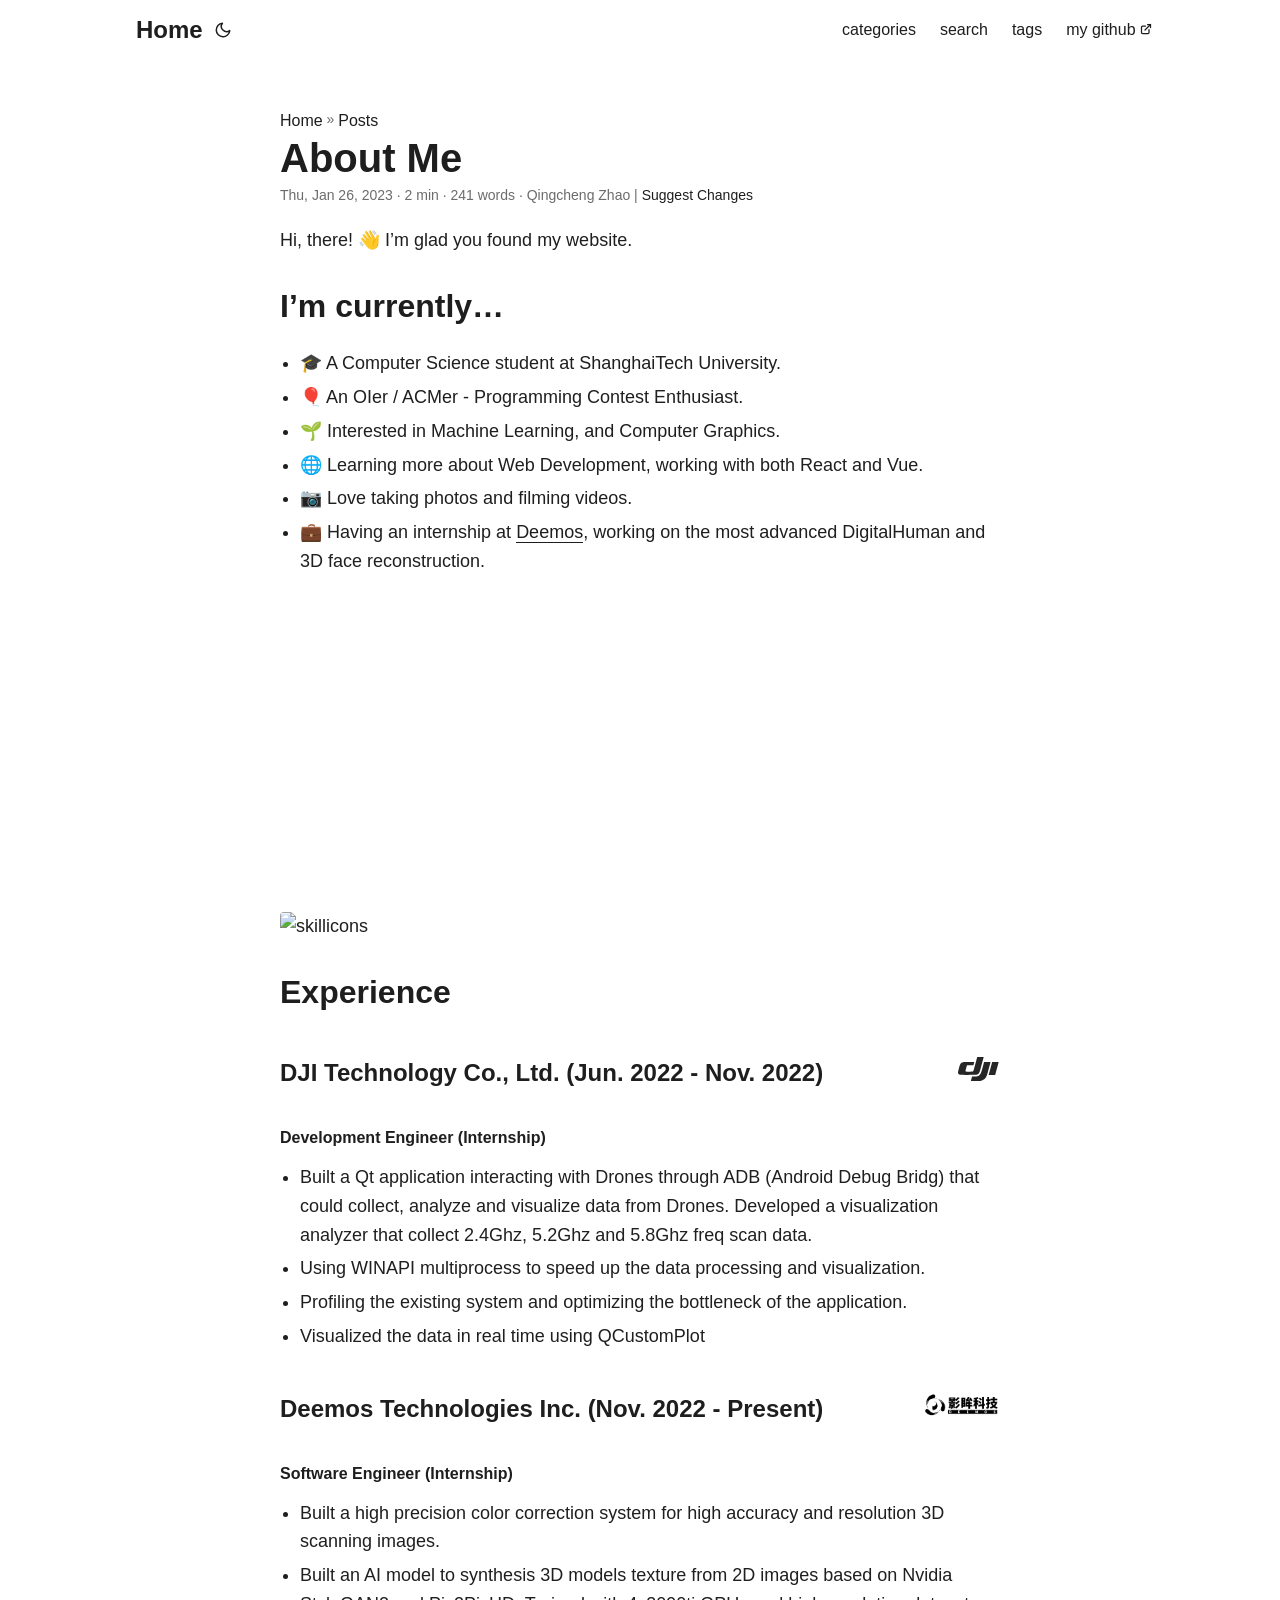
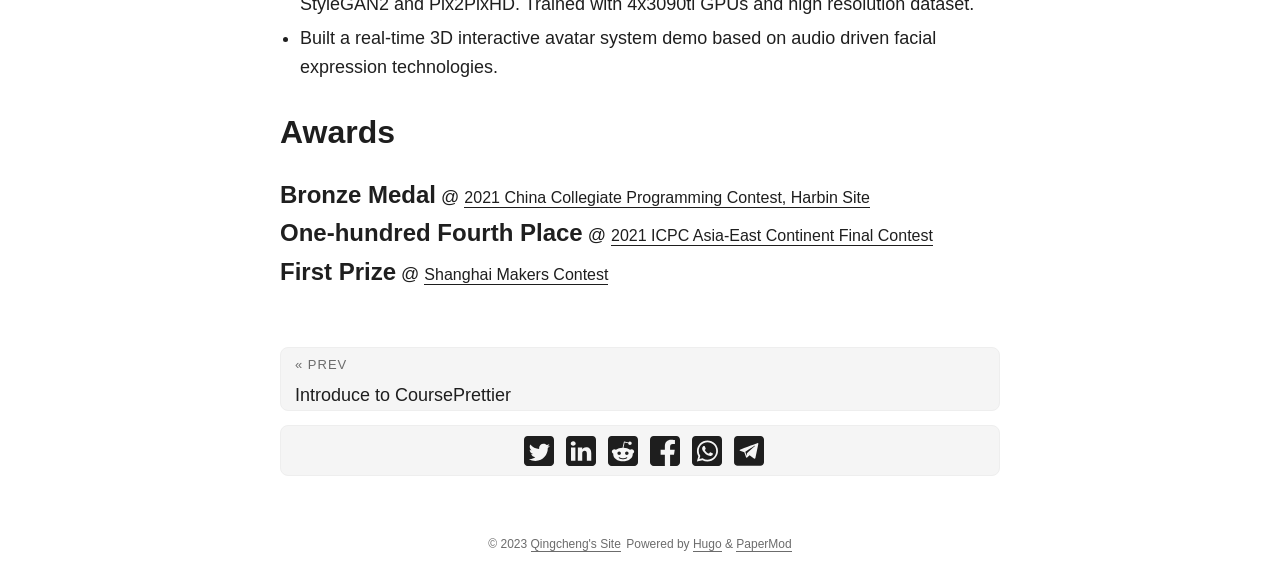
==== about/index.html @ e60b2303 "add: align filename capitalization Clarivy/hugo-homepage@5ba8c8529e730e4d9d1b7a86b0f4276a626349d7" ====
<!doctype html><html lang=en dir=auto><head><meta charset=utf-8><meta http-equiv=x-ua-compatible content="IE=edge"><meta name=viewport content="width=device-width,initial-scale=1,shrink-to-fit=no"><meta name=robots content="index, follow"><title>About Me | Qingcheng's Site</title><meta name=keywords content><meta name=description content="Hi, there! 👋 I&rsquo;m glad you found my website.
I&rsquo;m currently&mldr; 🎓 A Computer Science student at ShanghaiTech University. 🎈 An OIer / ACMer - Programming Contest Enthusiast. 🌱 Interested in Machine Learning, and Computer Graphics. 🌐 Learning more about Web Development, working with both React and Vue. 📷 Love taking photos and filming videos. 💼 Having an internship at Deemos, working on the most advanced DigitalHuman and 3D face reconstruction."><meta name=author content="Qingcheng Zhao"><link rel=canonical href=https://clarivy.github.io/about/><meta name=google-site-verification content="XYZabc"><meta name=yandex-verification content="XYZabc"><meta name=msvalidate.01 content="XYZabc"><link crossorigin=anonymous href=/assets/css/stylesheet.bccfefac377bc340f06c260aed1bddf49a4354816d7c570d6aac75a997986c95.css integrity="sha256-vM/vrDd7w0DwbCYK7Rvd9JpDVIFtfFcNaqx1qZeYbJU=" rel="preload stylesheet" as=style><script defer crossorigin=anonymous src=/assets/js/highlight.f413e19d0714851f6474e7ee9632408e58ac146fbdbe62747134bea2fa3415e0.js integrity="sha256-9BPhnQcUhR9kdOfuljJAjlisFG+9vmJ0cTS+ovo0FeA=" onload=hljs.initHighlightingOnLoad()></script>
<link rel=icon href=https://clarivy.github.io/favicon.ico><link rel=icon type=image/png sizes=16x16 href=https://clarivy.github.io/favicon-16x16.png><link rel=icon type=image/png sizes=32x32 href=https://clarivy.github.io/favicon-32x32.png><link rel=apple-touch-icon href=https://clarivy.github.io/apple-touch-icon.png><link rel=mask-icon href=https://clarivy.github.io/safari-pinned-tab.svg><meta name=theme-color content="#2e2e33"><meta name=msapplication-TileColor content="#2e2e33"><noscript><style>#theme-toggle,.top-link{display:none}</style><style>@media(prefers-color-scheme:dark){:root{--theme:rgb(29, 30, 32);--entry:rgb(46, 46, 51);--primary:rgb(218, 218, 219);--secondary:rgb(155, 156, 157);--tertiary:rgb(65, 66, 68);--content:rgb(196, 196, 197);--hljs-bg:rgb(46, 46, 51);--code-bg:rgb(55, 56, 62);--border:rgb(51, 51, 51)}.list{background:var(--theme)}.list:not(.dark)::-webkit-scrollbar-track{background:0 0}.list:not(.dark)::-webkit-scrollbar-thumb{border-color:var(--theme)}}</style></noscript><script type=application/javascript>var doNotTrack=!1;doNotTrack||(function(e,t,n,s,o,i,a){e.GoogleAnalyticsObject=o,e[o]=e[o]||function(){(e[o].q=e[o].q||[]).push(arguments)},e[o].l=1*new Date,i=t.createElement(n),a=t.getElementsByTagName(n)[0],i.async=1,i.src=s,a.parentNode.insertBefore(i,a)}(window,document,"script","https://www.google-analytics.com/analytics.js","ga"),ga("create","UA-123-45","auto"),ga("send","pageview"))</script><meta property="og:title" content="About Me"><meta property="og:description" content="Hi, there! 👋 I&rsquo;m glad you found my website.
I&rsquo;m currently&mldr; 🎓 A Computer Science student at ShanghaiTech University. 🎈 An OIer / ACMer - Programming Contest Enthusiast. 🌱 Interested in Machine Learning, and Computer Graphics. 🌐 Learning more about Web Development, working with both React and Vue. 📷 Love taking photos and filming videos. 💼 Having an internship at Deemos, working on the most advanced DigitalHuman and 3D face reconstruction."><meta property="og:type" content="article"><meta property="og:url" content="https://clarivy.github.io/about/"><meta property="article:section" content="posts"><meta property="article:published_time" content="2023-01-26T16:25:07+08:00"><meta property="article:modified_time" content="2023-01-26T16:25:07+08:00"><meta property="og:site_name" content="Qingcheng's Site"><meta name=twitter:card content="summary"><meta name=twitter:title content="About Me"><meta name=twitter:description content="Hi, there! 👋 I&rsquo;m glad you found my website.
I&rsquo;m currently&mldr; 🎓 A Computer Science student at ShanghaiTech University. 🎈 An OIer / ACMer - Programming Contest Enthusiast. 🌱 Interested in Machine Learning, and Computer Graphics. 🌐 Learning more about Web Development, working with both React and Vue. 📷 Love taking photos and filming videos. 💼 Having an internship at Deemos, working on the most advanced DigitalHuman and 3D face reconstruction."><script type=application/ld+json>{"@context":"https://schema.org","@type":"BreadcrumbList","itemListElement":[{"@type":"ListItem","position":1,"name":"Posts","item":"https://clarivy.github.io/posts/"},{"@type":"ListItem","position":2,"name":"About Me","item":"https://clarivy.github.io/about/"}]}</script><script type=application/ld+json>{"@context":"https://schema.org","@type":"BlogPosting","headline":"About Me","name":"About Me","description":"Hi, there! 👋 I\u0026rsquo;m glad you found my website.\nI\u0026rsquo;m currently\u0026hellip; 🎓 A Computer Science student at ShanghaiTech University. 🎈 An OIer / ACMer - Programming Contest Enthusiast. 🌱 Interested in Machine Learning, and Computer Graphics. 🌐 Learning more about Web Development, working with both React and Vue. 📷 Love taking photos and filming videos. 💼 Having an internship at Deemos, working on the most advanced DigitalHuman and 3D face reconstruction.","keywords":[],"articleBody":"Hi, there! 👋 I’m glad you found my website.\nI’m currently… 🎓 A Computer Science student at ShanghaiTech University. 🎈 An OIer / ACMer - Programming Contest Enthusiast. 🌱 Interested in Machine Learning, and Computer Graphics. 🌐 Learning more about Web Development, working with both React and Vue. 📷 Love taking photos and filming videos. 💼 Having an internship at Deemos, working on the most advanced DigitalHuman and 3D face reconstruction. Experience DJI Technology Co., Ltd. (Jun. 2022 - Nov. 2022) Development Engineer (Internship) Built a Qt application interacting with Drones through ADB (Android Debug Bridg) that could collect, analyze and visualize data from Drones. Developed a visualization analyzer that collect 2.4Ghz, 5.2Ghz and 5.8Ghz freq scan data. Using WINAPI multiprocess to speed up the data processing and visualization. Profiling the existing system and optimizing the bottleneck of the application. Visualized the data in real time using QCustomPlot Deemos Technologies Inc. (Nov. 2022 - Present) Software Engineer (Internship) Built a high precision color correction system for high accuracy and resolution 3D scanning images. Built an AI model to synthesis 3D models texture from 2D images based on Nvidia StyleGAN2 and Pix2PixHD. Trained with 4x3090ti GPUs and high resolution dataset. Built a real-time 3D interactive avatar system demo based on audio driven facial expression technologies. Awards Bronze Medal @ 2021 China Collegiate Programming Contest, Harbin Site One-hundred Fourth Place @ 2021 ICPC Asia-East Continent Final Contest First Prize @ Shanghai Makers Contest ","wordCount":"241","inLanguage":"en","datePublished":"2023-01-26T16:25:07+08:00","dateModified":"2023-01-26T16:25:07+08:00","author":{"@type":"Person","name":"Qingcheng Zhao"},"mainEntityOfPage":{"@type":"WebPage","@id":"https://clarivy.github.io/about/"},"publisher":{"@type":"Organization","name":"Qingcheng's Site","logo":{"@type":"ImageObject","url":"https://clarivy.github.io/favicon.ico"}}}</script></head><body id=top><script>localStorage.getItem("pref-theme")==="dark"?document.body.classList.add("dark"):localStorage.getItem("pref-theme")==="light"?document.body.classList.remove("dark"):window.matchMedia("(prefers-color-scheme: dark)").matches&&document.body.classList.add("dark")</script><header class=header><nav class=nav><div class=logo><a href=https://clarivy.github.io/ accesskey=h title="Home (Alt + H)"><img src=https://clarivy.github.io/favicon.ico alt aria-label=logo height=35>Home</a><div class=logo-switches><button id=theme-toggle accesskey=t title="(Alt + T)"><svg id="moon" xmlns="http://www.w3.org/2000/svg" width="24" height="18" viewBox="0 0 24 24" fill="none" stroke="currentcolor" stroke-width="2" stroke-linecap="round" stroke-linejoin="round"><path d="M21 12.79A9 9 0 1111.21 3 7 7 0 0021 12.79z"/></svg><svg id="sun" xmlns="http://www.w3.org/2000/svg" width="24" height="18" viewBox="0 0 24 24" fill="none" stroke="currentcolor" stroke-width="2" stroke-linecap="round" stroke-linejoin="round"><circle cx="12" cy="12" r="5"/><line x1="12" y1="1" x2="12" y2="3"/><line x1="12" y1="21" x2="12" y2="23"/><line x1="4.22" y1="4.22" x2="5.64" y2="5.64"/><line x1="18.36" y1="18.36" x2="19.78" y2="19.78"/><line x1="1" y1="12" x2="3" y2="12"/><line x1="21" y1="12" x2="23" y2="12"/><line x1="4.22" y1="19.78" x2="5.64" y2="18.36"/><line x1="18.36" y1="5.64" x2="19.78" y2="4.22"/></svg></button></div></div><ul id=menu><li><a href=https://clarivy.github.io/categories/ title=categories><span>categories</span></a></li><li><a href=https://clarivy.github.io/search title=search><span>search</span></a></li><li><a href=https://clarivy.github.io/tags/ title=tags><span>tags</span></a></li><li><a href=https://github.com/Clarivy/ title="my github"><span>my github</span>&nbsp;<svg fill="none" shape-rendering="geometricPrecision" stroke="currentcolor" stroke-linecap="round" stroke-linejoin="round" stroke-width="2.5" viewBox="0 0 24 24" height="12" width="12"><path d="M18 13v6a2 2 0 01-2 2H5a2 2 0 01-2-2V8a2 2 0 012-2h6"/><path d="M15 3h6v6"/><path d="M10 14 21 3"/></svg></a></li></ul></nav></header><main class=main><article class=post-single><header class=post-header><div class=breadcrumbs><a href=https://clarivy.github.io/>Home</a>&nbsp;»&nbsp;<a href=https://clarivy.github.io/posts/>Posts</a></div><h1 class=post-title>About Me</h1><div class=post-meta><span title='2023-01-26 16:25:07 +0800 +0800'>Thu, Jan 26, 2023</span>&nbsp;·&nbsp;2 min&nbsp;·&nbsp;241 words&nbsp;·&nbsp;Qingcheng Zhao&nbsp;|&nbsp;<a href=https://github.com/Clarivy/hugo-homepage rel="noopener noreferrer" target=_blank>Suggest Changes</a></div></header><div class=post-content><p>Hi, there! 👋 I&rsquo;m glad you found my website.</p><h2 id=im-currently>I&rsquo;m currently&mldr;<a hidden class=anchor aria-hidden=true href=#im-currently>#</a></h2><ul><li>🎓 A Computer Science student at ShanghaiTech University.</li><li>🎈 An OIer / ACMer - Programming Contest Enthusiast.</li><li>🌱 Interested in Machine Learning, and Computer Graphics.</li><li>🌐 Learning more about Web Development, working with both React and Vue.</li><li>📷 Love taking photos and filming videos.</li><li>💼 Having an internship at <a href=https://deemos.com/>Deemos</a>, working on the most advanced DigitalHuman and 3D face reconstruction.</li></ul><div style=display:flex;justify-content:space-evenly;flex-wrap:wrap><iframe src="https://github-readme-stats.vercel.app/api?username=clarivy&theme=transparent&show_icons=true&include_all_commits=true&role=OWNER,ORGANIZATION_MEMBER&count_private=true&line_height=29" style=border:0;overflow:hidden></iframe>
<iframe src="https://github-readme-stats.vercel.app/api/top-langs/?username=clarivy&theme=transparent&layout=compact&langs_count=6&include_all_commits=true&role=OWNER,ORGANIZATION_MEMBER&include_orgs=true" style=border:0;overflow:hidden></iframe></div><div style=display:flex;justify-content:space-evenly;flex-wrap:wrap><iframe src="https://github-readme-streak-stats.herokuapp.com/?user=clarivy&hide_border=true&background=EBEBEB00&theme=tokyonight&mode=weekly" style=border:0></iframe></div><p><img loading=lazy src="https://skillicons.dev/icons?i=cpp,py,pytorch,qt,cmake,git,github,linux,md,matlab,react,regex,vim,vite,vscode,vue,nextjs,nodejs,fastapi,docker,d3,js,ts,html,css,arduino,blender,c,webpack,visualstudio" alt=skillicons></p><h2 id=experience>Experience<a hidden class=anchor aria-hidden=true href=#experience>#</a></h2><div style=display:flex;justify-content:space-between;align-items:center><h3>DJI Technology Co., Ltd. (Jun. 2022 - Nov. 2022)</h3><img src=/posts/about/images/dji.svg style=height:24px;margin:0></img></div><h4 id=development-engineer-internship>Development Engineer (Internship)<a hidden class=anchor aria-hidden=true href=#development-engineer-internship>#</a></h4><ul><li>Built a Qt application interacting with Drones through ADB (Android Debug Bridg) that could collect, analyze and visualize data from Drones. Developed a visualization analyzer that collect 2.4Ghz, 5.2Ghz and 5.8Ghz freq scan data.</li><li>Using WINAPI multiprocess to speed up the data processing and visualization.</li><li>Profiling the existing system and optimizing the bottleneck of the application.</li><li>Visualized the data in real time using QCustomPlot</li></ul><div style=display:flex;justify-content:space-between;align-items:center><h3>Deemos Technologies Inc. (Nov. 2022 - Present)</h3><img src=/posts/about/images/deemos-dark.png style=height:24px;margin:0></img></div><h4 id=software-engineer-internship>Software Engineer (Internship)<a hidden class=anchor aria-hidden=true href=#software-engineer-internship>#</a></h4><ul><li>Built a high precision color correction system for high accuracy and resolution 3D scanning images.</li><li>Built an AI model to synthesis 3D models texture from 2D images based on Nvidia StyleGAN2 and Pix2PixHD. Trained with 4x3090ti GPUs and high resolution dataset.</li><li>Built a real-time 3D interactive avatar system demo based on audio driven facial expression technologies.</li></ul><h2 id=awards>Awards<a hidden class=anchor aria-hidden=true href=#awards>#</a></h2><div><span style=font-size:24px;font-weight:700>Bronze Medal</span>
<span>@</span>
<a href=/posts/about/images/CCPC_HRB.jpg><span style=font-size:16px;font-weight:400>2021 China Collegiate Programming Contest, Harbin Site</span></a></div><div><span style=font-size:24px;font-weight:700>One-hundred Fourth Place</span>
<span>@</span>
<a href=/posts/about/images/ECFinal.jpg><span style=font-size:16px;font-weight:400>2021 ICPC Asia-East Continent Final Contest</span></a></div><div><span style=font-size:24px;font-weight:700>First Prize</span>
<span>@</span>
<a href=/posts/about/images/ShanghaiMaker.jpg><span style=font-size:16px;font-weight:400>Shanghai Makers Contest</span></a></div></div><footer class=post-footer><ul class=post-tags></ul><nav class=paginav><a class=prev href=https://clarivy.github.io/posts/courseprettier/courseprettier/><span class=title>« Prev</span><br><span>Introduce to CoursePrettier</span></a></nav><div class=share-buttons><a target=_blank rel="noopener noreferrer" aria-label="share About Me on twitter" href="https://twitter.com/intent/tweet/?text=About%20Me&url=https%3a%2f%2fclarivy.github.io%2fabout%2f&hashtags="><svg viewBox="0 0 512 512" height="30" width="30" fill="currentcolor"><path d="M449.446.0C483.971.0 512 28.03 512 62.554v386.892C512 483.97 483.97 512 449.446 512H62.554c-34.524.0-62.554-28.03-62.554-62.554V62.554c0-34.524 28.029-62.554 62.554-62.554h386.892zM195.519 424.544c135.939.0 210.268-112.643 210.268-210.268.0-3.218.0-6.437-.153-9.502 14.406-10.421 26.973-23.448 36.935-38.314-13.18 5.824-27.433 9.809-42.452 11.648 15.326-9.196 26.973-23.602 32.49-40.92-14.252 8.429-30.038 14.56-46.896 17.931-13.487-14.406-32.644-23.295-53.946-23.295-40.767.0-73.87 33.104-73.87 73.87.0 5.824.613 11.494 1.992 16.858-61.456-3.065-115.862-32.49-152.337-77.241-6.284 10.881-9.962 23.601-9.962 37.088.0 25.594 13.027 48.276 32.95 61.456-12.107-.307-23.448-3.678-33.41-9.196v.92c0 35.862 25.441 65.594 59.311 72.49-6.13 1.686-12.72 2.606-19.464 2.606-4.751.0-9.348-.46-13.946-1.38 9.349 29.426 36.628 50.728 68.965 51.341-25.287 19.771-57.164 31.571-91.8 31.571-5.977.0-11.801-.306-17.625-1.073 32.337 21.15 71.264 33.41 112.95 33.41z"/></svg></a><a target=_blank rel="noopener noreferrer" aria-label="share About Me on linkedin" href="https://www.linkedin.com/shareArticle?mini=true&url=https%3a%2f%2fclarivy.github.io%2fabout%2f&title=About%20Me&summary=About%20Me&source=https%3a%2f%2fclarivy.github.io%2fabout%2f"><svg viewBox="0 0 512 512" height="30" width="30" fill="currentcolor"><path d="M449.446.0C483.971.0 512 28.03 512 62.554v386.892C512 483.97 483.97 512 449.446 512H62.554c-34.524.0-62.554-28.03-62.554-62.554V62.554c0-34.524 28.029-62.554 62.554-62.554h386.892zM160.461 423.278V197.561h-75.04v225.717h75.04zm270.539.0V293.839c0-69.333-37.018-101.586-86.381-101.586-39.804.0-57.634 21.891-67.617 37.266v-31.958h-75.021c.995 21.181.0 225.717.0 225.717h75.02V297.222c0-6.748.486-13.492 2.474-18.315 5.414-13.475 17.767-27.434 38.494-27.434 27.135.0 38.007 20.707 38.007 51.037v120.768H431zM123.448 88.722C97.774 88.722 81 105.601 81 127.724c0 21.658 16.264 39.002 41.455 39.002h.484c26.165.0 42.452-17.344 42.452-39.002-.485-22.092-16.241-38.954-41.943-39.002z"/></svg></a><a target=_blank rel="noopener noreferrer" aria-label="share About Me on reddit" href="https://reddit.com/submit?url=https%3a%2f%2fclarivy.github.io%2fabout%2f&title=About%20Me"><svg viewBox="0 0 512 512" height="30" width="30" fill="currentcolor"><path d="M449.446.0C483.971.0 512 28.03 512 62.554v386.892C512 483.97 483.97 512 449.446 512H62.554c-34.524.0-62.554-28.03-62.554-62.554V62.554c0-34.524 28.029-62.554 62.554-62.554h386.892zM446 265.638c0-22.964-18.616-41.58-41.58-41.58-11.211.0-21.361 4.457-28.841 11.666-28.424-20.508-67.586-33.757-111.204-35.278l18.941-89.121 61.884 13.157c.756 15.734 13.642 28.29 29.56 28.29 16.407.0 29.706-13.299 29.706-29.701.0-16.403-13.299-29.702-29.706-29.702-11.666.0-21.657 6.792-26.515 16.578l-69.105-14.69c-1.922-.418-3.939-.042-5.585 1.036-1.658 1.073-2.811 2.761-3.224 4.686l-21.152 99.438c-44.258 1.228-84.046 14.494-112.837 35.232-7.468-7.164-17.589-11.591-28.757-11.591-22.965.0-41.585 18.616-41.585 41.58.0 16.896 10.095 31.41 24.568 37.918-.639 4.135-.99 8.328-.99 12.576.0 63.977 74.469 115.836 166.33 115.836s166.334-51.859 166.334-115.836c0-4.218-.347-8.387-.977-12.493 14.564-6.47 24.735-21.034 24.735-38.001zM326.526 373.831c-20.27 20.241-59.115 21.816-70.534 21.816-11.428.0-50.277-1.575-70.522-21.82-3.007-3.008-3.007-7.882.0-10.889 3.003-2.999 7.882-3.003 10.885.0 12.777 12.781 40.11 17.317 59.637 17.317 19.522.0 46.86-4.536 59.657-17.321 3.016-2.999 7.886-2.995 10.885.008 3.008 3.011 3.003 7.882-.008 10.889zm-5.23-48.781c-16.373.0-29.701-13.324-29.701-29.698.0-16.381 13.328-29.714 29.701-29.714 16.378.0 29.706 13.333 29.706 29.714.0 16.374-13.328 29.698-29.706 29.698zM160.91 295.348c0-16.381 13.328-29.71 29.714-29.71 16.369.0 29.689 13.329 29.689 29.71.0 16.373-13.32 29.693-29.689 29.693-16.386.0-29.714-13.32-29.714-29.693z"/></svg></a><a target=_blank rel="noopener noreferrer" aria-label="share About Me on facebook" href="https://facebook.com/sharer/sharer.php?u=https%3a%2f%2fclarivy.github.io%2fabout%2f"><svg viewBox="0 0 512 512" height="30" width="30" fill="currentcolor"><path d="M449.446.0C483.971.0 512 28.03 512 62.554v386.892C512 483.97 483.97 512 449.446 512H342.978V319.085h66.6l12.672-82.621h-79.272v-53.617c0-22.603 11.073-44.636 46.58-44.636H425.6v-70.34s-32.71-5.582-63.982-5.582c-65.288.0-107.96 39.569-107.96 111.204v62.971h-72.573v82.621h72.573V512h-191.104c-34.524.0-62.554-28.03-62.554-62.554V62.554c0-34.524 28.029-62.554 62.554-62.554h386.892z"/></svg></a><a target=_blank rel="noopener noreferrer" aria-label="share About Me on whatsapp" href="https://api.whatsapp.com/send?text=About%20Me%20-%20https%3a%2f%2fclarivy.github.io%2fabout%2f"><svg viewBox="0 0 512 512" height="30" width="30" fill="currentcolor"><path d="M449.446.0C483.971.0 512 28.03 512 62.554v386.892C512 483.97 483.97 512 449.446 512H62.554c-34.524.0-62.554-28.03-62.554-62.554V62.554c0-34.524 28.029-62.554 62.554-62.554h386.892zm-58.673 127.703c-33.842-33.881-78.847-52.548-126.798-52.568-98.799.0-179.21 80.405-179.249 179.234-.013 31.593 8.241 62.428 23.927 89.612l-25.429 92.884 95.021-24.925c26.181 14.28 55.659 21.807 85.658 21.816h.074c98.789.0 179.206-80.413 179.247-179.243.018-47.895-18.61-92.93-52.451-126.81zM263.976 403.485h-.06c-26.734-.01-52.954-7.193-75.828-20.767l-5.441-3.229-56.386 14.792 15.05-54.977-3.542-5.637c-14.913-23.72-22.791-51.136-22.779-79.287.033-82.142 66.867-148.971 149.046-148.971 39.793.014 77.199 15.531 105.329 43.692 28.128 28.16 43.609 65.592 43.594 105.4-.034 82.149-66.866 148.983-148.983 148.984zm81.721-111.581c-4.479-2.242-26.499-13.075-30.604-14.571-4.105-1.495-7.091-2.241-10.077 2.241-2.986 4.483-11.569 14.572-14.182 17.562-2.612 2.988-5.225 3.364-9.703 1.12-4.479-2.241-18.91-6.97-36.017-22.23C231.8 264.15 222.81 249.484 220.198 245s-.279-6.908 1.963-9.14c2.016-2.007 4.48-5.232 6.719-7.847 2.24-2.615 2.986-4.484 4.479-7.472 1.493-2.99.747-5.604-.374-7.846-1.119-2.241-10.077-24.288-13.809-33.256-3.635-8.733-7.327-7.55-10.077-7.688-2.609-.13-5.598-.158-8.583-.158-2.986.0-7.839 1.121-11.944 5.604-4.105 4.484-15.675 15.32-15.675 37.364.0 22.046 16.048 43.342 18.287 46.332 2.24 2.99 31.582 48.227 76.511 67.627 10.685 4.615 19.028 7.371 25.533 9.434 10.728 3.41 20.492 2.929 28.209 1.775 8.605-1.285 26.499-10.833 30.231-21.295 3.732-10.464 3.732-19.431 2.612-21.298-1.119-1.869-4.105-2.99-8.583-5.232z"/></svg></a><a target=_blank rel="noopener noreferrer" aria-label="share About Me on telegram" href="https://telegram.me/share/url?text=About%20Me&url=https%3a%2f%2fclarivy.github.io%2fabout%2f"><svg viewBox="2 2 28 28" height="30" width="30" fill="currentcolor"><path d="M26.49 29.86H5.5a3.37 3.37.0 01-2.47-1 3.35 3.35.0 01-1-2.47V5.48A3.36 3.36.0 013 3 3.37 3.37.0 015.5 2h21A3.38 3.38.0 0129 3a3.36 3.36.0 011 2.46V26.37a3.35 3.35.0 01-1 2.47 3.38 3.38.0 01-2.51 1.02zm-5.38-6.71a.79.79.0 00.85-.66L24.73 9.24a.55.55.0 00-.18-.46.62.62.0 00-.41-.17q-.08.0-16.53 6.11a.59.59.0 00-.41.59.57.57.0 00.43.52l4 1.24 1.61 4.83a.62.62.0 00.63.43.56.56.0 00.4-.17L16.54 20l4.09 3A.9.9.0 0021.11 23.15zM13.8 20.71l-1.21-4q8.72-5.55 8.78-5.55c.15.0.23.0.23.16a.18.18.0 010 .06s-2.51 2.3-7.52 6.8z"/></svg></a></div></footer></article></main><footer class=footer><span>&copy; 2023 <a href=https://clarivy.github.io/>Qingcheng's Site</a></span>
<span>Powered by
<a href=https://gohugo.io/ rel="noopener noreferrer" target=_blank>Hugo</a> &
        <a href=https://github.com/adityatelange/hugo-PaperMod/ rel=noopener target=_blank>PaperMod</a></span></footer><a href=#top aria-label="go to top" title="Go to Top (Alt + G)" class=top-link id=top-link accesskey=g><svg xmlns="http://www.w3.org/2000/svg" viewBox="0 0 12 6" fill="currentcolor"><path d="M12 6H0l6-6z"/></svg></a><script>let menu=document.getElementById("menu");menu&&(menu.scrollLeft=localStorage.getItem("menu-scroll-position"),menu.onscroll=function(){localStorage.setItem("menu-scroll-position",menu.scrollLeft)}),document.querySelectorAll('a[href^="#"]').forEach(e=>{e.addEventListener("click",function(e){e.preventDefault();var t=this.getAttribute("href").substr(1);window.matchMedia("(prefers-reduced-motion: reduce)").matches?document.querySelector(`[id='${decodeURIComponent(t)}']`).scrollIntoView():document.querySelector(`[id='${decodeURIComponent(t)}']`).scrollIntoView({behavior:"smooth"}),t==="top"?history.replaceState(null,null," "):history.pushState(null,null,`#${t}`)})})</script><script>var mybutton=document.getElementById("top-link");window.onscroll=function(){document.body.scrollTop>800||document.documentElement.scrollTop>800?(mybutton.style.visibility="visible",mybutton.style.opacity="1"):(mybutton.style.visibility="hidden",mybutton.style.opacity="0")}</script><script>document.getElementById("theme-toggle").addEventListener("click",()=>{document.body.className.includes("dark")?(document.body.classList.remove("dark"),localStorage.setItem("pref-theme","light")):(document.body.classList.add("dark"),localStorage.setItem("pref-theme","dark"))})</script></body></html>
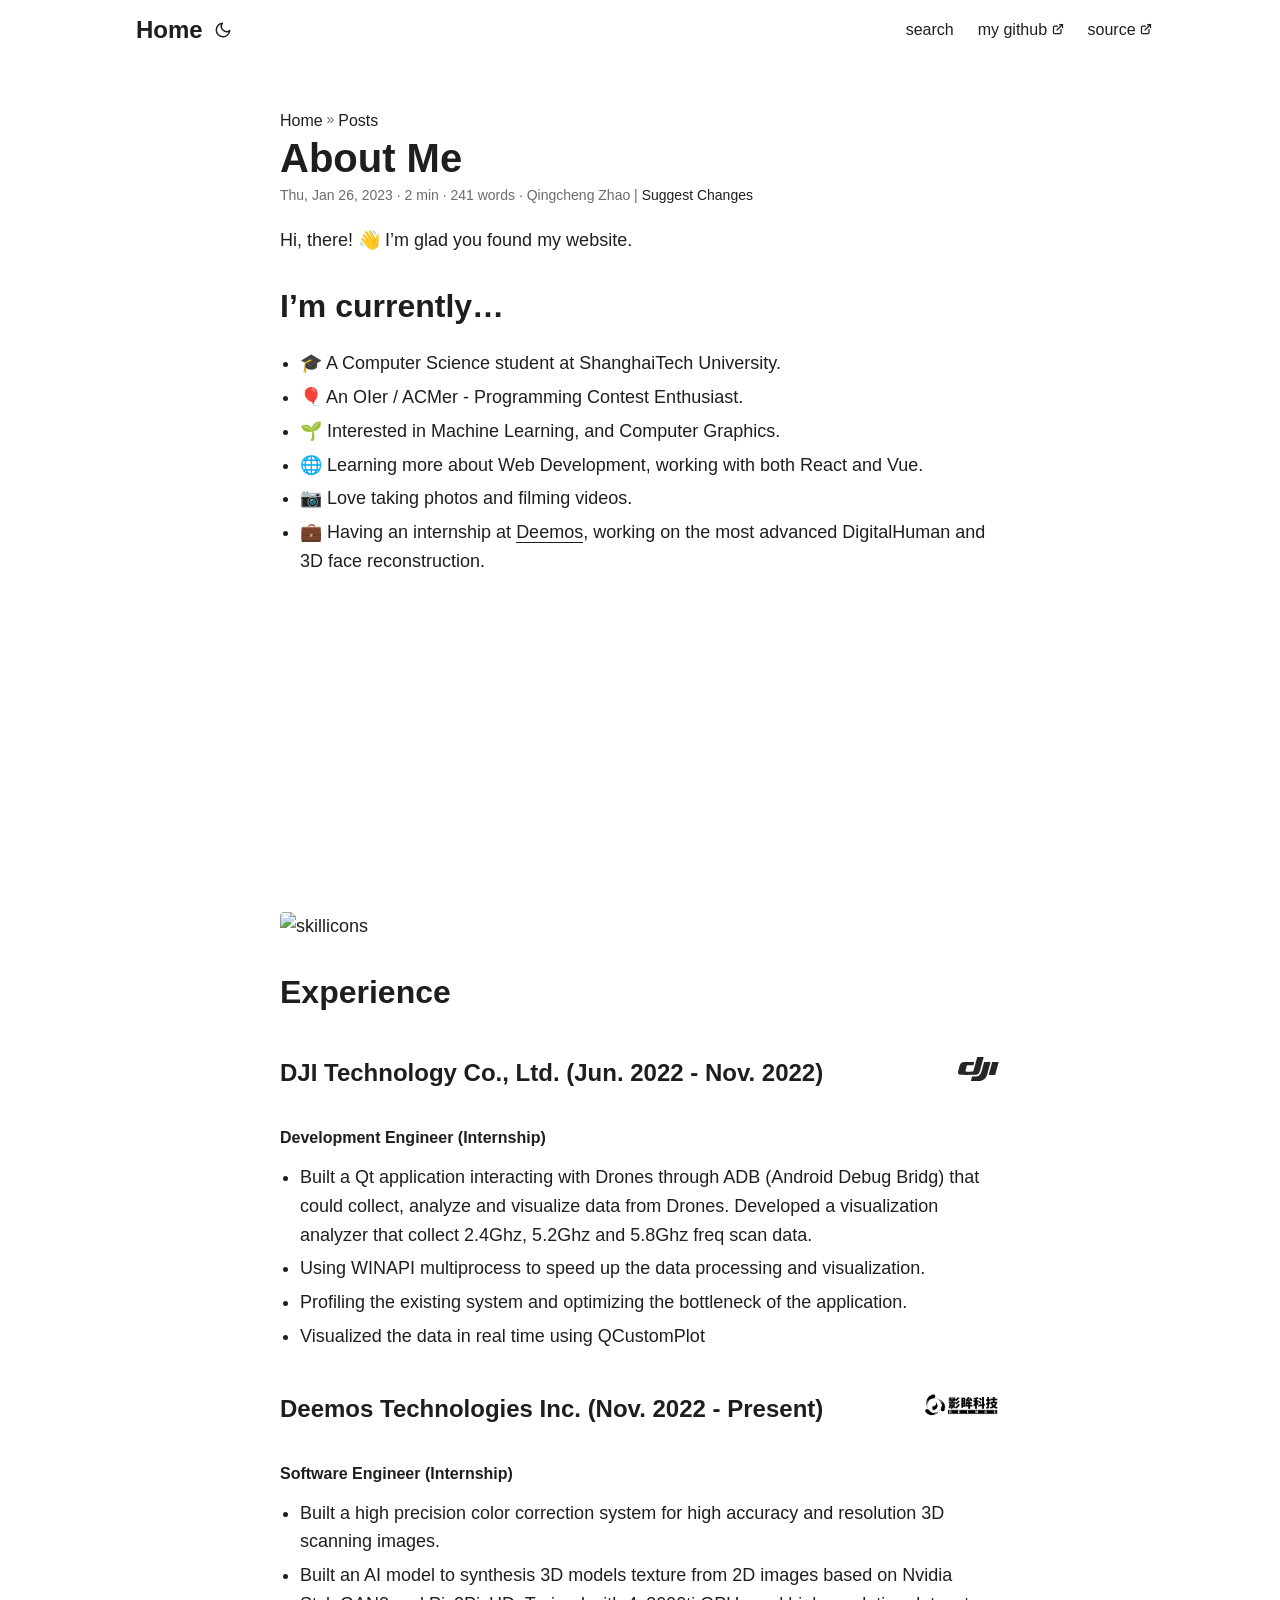
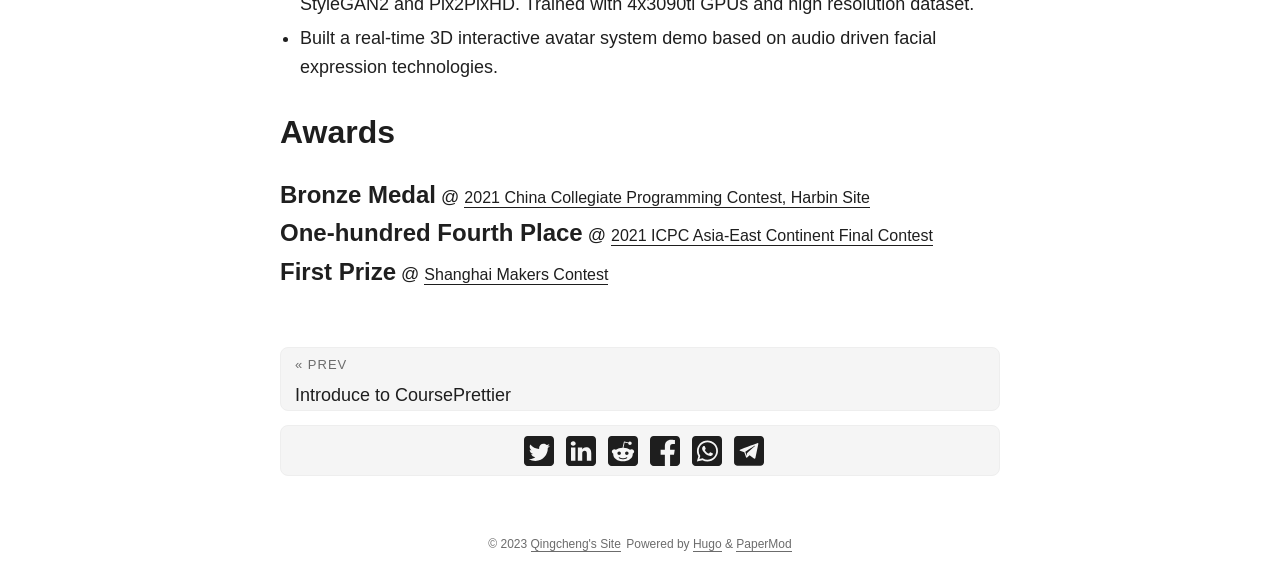
==== commit 6a19083f: "fix: search not working Clarivy/hugo-homepage@fa69a9ee4647a09c8cd8f029f51d3267e5566419" ====
--- a/about/index.html
+++ b/about/index.html
@@ -2,7 +2,7 @@
 I&rsquo;m currently&mldr; 🎓 A Computer Science student at ShanghaiTech University. 🎈 An OIer / ACMer - Programming Contest Enthusiast. 🌱 Interested in Machine Learning, and Computer Graphics. 🌐 Learning more about Web Development, working with both React and Vue. 📷 Love taking photos and filming videos. 💼 Having an internship at Deemos, working on the most advanced DigitalHuman and 3D face reconstruction."><meta name=author content="Qingcheng Zhao"><link rel=canonical href=https://clarivy.github.io/about/><meta name=google-site-verification content="XYZabc"><meta name=yandex-verification content="XYZabc"><meta name=msvalidate.01 content="XYZabc"><link crossorigin=anonymous href=/assets/css/stylesheet.bccfefac377bc340f06c260aed1bddf49a4354816d7c570d6aac75a997986c95.css integrity="sha256-vM/vrDd7w0DwbCYK7Rvd9JpDVIFtfFcNaqx1qZeYbJU=" rel="preload stylesheet" as=style><script defer crossorigin=anonymous src=/assets/js/highlight.f413e19d0714851f6474e7ee9632408e58ac146fbdbe62747134bea2fa3415e0.js integrity="sha256-9BPhnQcUhR9kdOfuljJAjlisFG+9vmJ0cTS+ovo0FeA=" onload=hljs.initHighlightingOnLoad()></script>
 <link rel=icon href=https://clarivy.github.io/favicon.ico><link rel=icon type=image/png sizes=16x16 href=https://clarivy.github.io/favicon-16x16.png><link rel=icon type=image/png sizes=32x32 href=https://clarivy.github.io/favicon-32x32.png><link rel=apple-touch-icon href=https://clarivy.github.io/apple-touch-icon.png><link rel=mask-icon href=https://clarivy.github.io/safari-pinned-tab.svg><meta name=theme-color content="#2e2e33"><meta name=msapplication-TileColor content="#2e2e33"><noscript><style>#theme-toggle,.top-link{display:none}</style><style>@media(prefers-color-scheme:dark){:root{--theme:rgb(29, 30, 32);--entry:rgb(46, 46, 51);--primary:rgb(218, 218, 219);--secondary:rgb(155, 156, 157);--tertiary:rgb(65, 66, 68);--content:rgb(196, 196, 197);--hljs-bg:rgb(46, 46, 51);--code-bg:rgb(55, 56, 62);--border:rgb(51, 51, 51)}.list{background:var(--theme)}.list:not(.dark)::-webkit-scrollbar-track{background:0 0}.list:not(.dark)::-webkit-scrollbar-thumb{border-color:var(--theme)}}</style></noscript><script type=application/javascript>var doNotTrack=!1;doNotTrack||(function(e,t,n,s,o,i,a){e.GoogleAnalyticsObject=o,e[o]=e[o]||function(){(e[o].q=e[o].q||[]).push(arguments)},e[o].l=1*new Date,i=t.createElement(n),a=t.getElementsByTagName(n)[0],i.async=1,i.src=s,a.parentNode.insertBefore(i,a)}(window,document,"script","https://www.google-analytics.com/analytics.js","ga"),ga("create","UA-123-45","auto"),ga("send","pageview"))</script><meta property="og:title" content="About Me"><meta property="og:description" content="Hi, there! 👋 I&rsquo;m glad you found my website.
 I&rsquo;m currently&mldr; 🎓 A Computer Science student at ShanghaiTech University. 🎈 An OIer / ACMer - Programming Contest Enthusiast. 🌱 Interested in Machine Learning, and Computer Graphics. 🌐 Learning more about Web Development, working with both React and Vue. 📷 Love taking photos and filming videos. 💼 Having an internship at Deemos, working on the most advanced DigitalHuman and 3D face reconstruction."><meta property="og:type" content="article"><meta property="og:url" content="https://clarivy.github.io/about/"><meta property="article:section" content="posts"><meta property="article:published_time" content="2023-01-26T16:25:07+08:00"><meta property="article:modified_time" content="2023-01-26T16:25:07+08:00"><meta property="og:site_name" content="Qingcheng's Site"><meta name=twitter:card content="summary"><meta name=twitter:title content="About Me"><meta name=twitter:description content="Hi, there! 👋 I&rsquo;m glad you found my website.
-I&rsquo;m currently&mldr; 🎓 A Computer Science student at ShanghaiTech University. 🎈 An OIer / ACMer - Programming Contest Enthusiast. 🌱 Interested in Machine Learning, and Computer Graphics. 🌐 Learning more about Web Development, working with both React and Vue. 📷 Love taking photos and filming videos. 💼 Having an internship at Deemos, working on the most advanced DigitalHuman and 3D face reconstruction."><script type=application/ld+json>{"@context":"https://schema.org","@type":"BreadcrumbList","itemListElement":[{"@type":"ListItem","position":1,"name":"Posts","item":"https://clarivy.github.io/posts/"},{"@type":"ListItem","position":2,"name":"About Me","item":"https://clarivy.github.io/about/"}]}</script><script type=application/ld+json>{"@context":"https://schema.org","@type":"BlogPosting","headline":"About Me","name":"About Me","description":"Hi, there! 👋 I\u0026rsquo;m glad you found my website.\nI\u0026rsquo;m currently\u0026hellip; 🎓 A Computer Science student at ShanghaiTech University. 🎈 An OIer / ACMer - Programming Contest Enthusiast. 🌱 Interested in Machine Learning, and Computer Graphics. 🌐 Learning more about Web Development, working with both React and Vue. 📷 Love taking photos and filming videos. 💼 Having an internship at Deemos, working on the most advanced DigitalHuman and 3D face reconstruction.","keywords":[],"articleBody":"Hi, there! 👋 I’m glad you found my website.\nI’m currently… 🎓 A Computer Science student at ShanghaiTech University. 🎈 An OIer / ACMer - Programming Contest Enthusiast. 🌱 Interested in Machine Learning, and Computer Graphics. 🌐 Learning more about Web Development, working with both React and Vue. 📷 Love taking photos and filming videos. 💼 Having an internship at Deemos, working on the most advanced DigitalHuman and 3D face reconstruction. Experience DJI Technology Co., Ltd. (Jun. 2022 - Nov. 2022) Development Engineer (Internship) Built a Qt application interacting with Drones through ADB (Android Debug Bridg) that could collect, analyze and visualize data from Drones. Developed a visualization analyzer that collect 2.4Ghz, 5.2Ghz and 5.8Ghz freq scan data. Using WINAPI multiprocess to speed up the data processing and visualization. Profiling the existing system and optimizing the bottleneck of the application. Visualized the data in real time using QCustomPlot Deemos Technologies Inc. (Nov. 2022 - Present) Software Engineer (Internship) Built a high precision color correction system for high accuracy and resolution 3D scanning images. Built an AI model to synthesis 3D models texture from 2D images based on Nvidia StyleGAN2 and Pix2PixHD. Trained with 4x3090ti GPUs and high resolution dataset. Built a real-time 3D interactive avatar system demo based on audio driven facial expression technologies. Awards Bronze Medal @ 2021 China Collegiate Programming Contest, Harbin Site One-hundred Fourth Place @ 2021 ICPC Asia-East Continent Final Contest First Prize @ Shanghai Makers Contest ","wordCount":"241","inLanguage":"en","datePublished":"2023-01-26T16:25:07+08:00","dateModified":"2023-01-26T16:25:07+08:00","author":{"@type":"Person","name":"Qingcheng Zhao"},"mainEntityOfPage":{"@type":"WebPage","@id":"https://clarivy.github.io/about/"},"publisher":{"@type":"Organization","name":"Qingcheng's Site","logo":{"@type":"ImageObject","url":"https://clarivy.github.io/favicon.ico"}}}</script></head><body id=top><script>localStorage.getItem("pref-theme")==="dark"?document.body.classList.add("dark"):localStorage.getItem("pref-theme")==="light"?document.body.classList.remove("dark"):window.matchMedia("(prefers-color-scheme: dark)").matches&&document.body.classList.add("dark")</script><header class=header><nav class=nav><div class=logo><a href=https://clarivy.github.io/ accesskey=h title="Home (Alt + H)"><img src=https://clarivy.github.io/favicon.ico alt aria-label=logo height=35>Home</a><div class=logo-switches><button id=theme-toggle accesskey=t title="(Alt + T)"><svg id="moon" xmlns="http://www.w3.org/2000/svg" width="24" height="18" viewBox="0 0 24 24" fill="none" stroke="currentcolor" stroke-width="2" stroke-linecap="round" stroke-linejoin="round"><path d="M21 12.79A9 9 0 1111.21 3 7 7 0 0021 12.79z"/></svg><svg id="sun" xmlns="http://www.w3.org/2000/svg" width="24" height="18" viewBox="0 0 24 24" fill="none" stroke="currentcolor" stroke-width="2" stroke-linecap="round" stroke-linejoin="round"><circle cx="12" cy="12" r="5"/><line x1="12" y1="1" x2="12" y2="3"/><line x1="12" y1="21" x2="12" y2="23"/><line x1="4.22" y1="4.22" x2="5.64" y2="5.64"/><line x1="18.36" y1="18.36" x2="19.78" y2="19.78"/><line x1="1" y1="12" x2="3" y2="12"/><line x1="21" y1="12" x2="23" y2="12"/><line x1="4.22" y1="19.78" x2="5.64" y2="18.36"/><line x1="18.36" y1="5.64" x2="19.78" y2="4.22"/></svg></button></div></div><ul id=menu><li><a href=https://clarivy.github.io/categories/ title=categories><span>categories</span></a></li><li><a href=https://clarivy.github.io/search title=search><span>search</span></a></li><li><a href=https://clarivy.github.io/tags/ title=tags><span>tags</span></a></li><li><a href=https://github.com/Clarivy/ title="my github"><span>my github</span>&nbsp;<svg fill="none" shape-rendering="geometricPrecision" stroke="currentcolor" stroke-linecap="round" stroke-linejoin="round" stroke-width="2.5" viewBox="0 0 24 24" height="12" width="12"><path d="M18 13v6a2 2 0 01-2 2H5a2 2 0 01-2-2V8a2 2 0 012-2h6"/><path d="M15 3h6v6"/><path d="M10 14 21 3"/></svg></a></li></ul></nav></header><main class=main><article class=post-single><header class=post-header><div class=breadcrumbs><a href=https://clarivy.github.io/>Home</a>&nbsp;»&nbsp;<a href=https://clarivy.github.io/posts/>Posts</a></div><h1 class=post-title>About Me</h1><div class=post-meta><span title='2023-01-26 16:25:07 +0800 +0800'>Thu, Jan 26, 2023</span>&nbsp;·&nbsp;2 min&nbsp;·&nbsp;241 words&nbsp;·&nbsp;Qingcheng Zhao&nbsp;|&nbsp;<a href=https://github.com/Clarivy/hugo-homepage rel="noopener noreferrer" target=_blank>Suggest Changes</a></div></header><div class=post-content><p>Hi, there! 👋 I&rsquo;m glad you found my website.</p><h2 id=im-currently>I&rsquo;m currently&mldr;<a hidden class=anchor aria-hidden=true href=#im-currently>#</a></h2><ul><li>🎓 A Computer Science student at ShanghaiTech University.</li><li>🎈 An OIer / ACMer - Programming Contest Enthusiast.</li><li>🌱 Interested in Machine Learning, and Computer Graphics.</li><li>🌐 Learning more about Web Development, working with both React and Vue.</li><li>📷 Love taking photos and filming videos.</li><li>💼 Having an internship at <a href=https://deemos.com/>Deemos</a>, working on the most advanced DigitalHuman and 3D face reconstruction.</li></ul><div style=display:flex;justify-content:space-evenly;flex-wrap:wrap><iframe src="https://github-readme-stats.vercel.app/api?username=clarivy&theme=transparent&show_icons=true&include_all_commits=true&role=OWNER,ORGANIZATION_MEMBER&count_private=true&line_height=29" style=border:0;overflow:hidden></iframe>
+I&rsquo;m currently&mldr; 🎓 A Computer Science student at ShanghaiTech University. 🎈 An OIer / ACMer - Programming Contest Enthusiast. 🌱 Interested in Machine Learning, and Computer Graphics. 🌐 Learning more about Web Development, working with both React and Vue. 📷 Love taking photos and filming videos. 💼 Having an internship at Deemos, working on the most advanced DigitalHuman and 3D face reconstruction."><script type=application/ld+json>{"@context":"https://schema.org","@type":"BreadcrumbList","itemListElement":[{"@type":"ListItem","position":1,"name":"Posts","item":"https://clarivy.github.io/posts/"},{"@type":"ListItem","position":2,"name":"About Me","item":"https://clarivy.github.io/about/"}]}</script><script type=application/ld+json>{"@context":"https://schema.org","@type":"BlogPosting","headline":"About Me","name":"About Me","description":"Hi, there! 👋 I\u0026rsquo;m glad you found my website.\nI\u0026rsquo;m currently\u0026hellip; 🎓 A Computer Science student at ShanghaiTech University. 🎈 An OIer / ACMer - Programming Contest Enthusiast. 🌱 Interested in Machine Learning, and Computer Graphics. 🌐 Learning more about Web Development, working with both React and Vue. 📷 Love taking photos and filming videos. 💼 Having an internship at Deemos, working on the most advanced DigitalHuman and 3D face reconstruction.","keywords":[],"articleBody":"Hi, there! 👋 I’m glad you found my website.\nI’m currently… 🎓 A Computer Science student at ShanghaiTech University. 🎈 An OIer / ACMer - Programming Contest Enthusiast. 🌱 Interested in Machine Learning, and Computer Graphics. 🌐 Learning more about Web Development, working with both React and Vue. 📷 Love taking photos and filming videos. 💼 Having an internship at Deemos, working on the most advanced DigitalHuman and 3D face reconstruction. Experience DJI Technology Co., Ltd. (Jun. 2022 - Nov. 2022) Development Engineer (Internship) Built a Qt application interacting with Drones through ADB (Android Debug Bridg) that could collect, analyze and visualize data from Drones. Developed a visualization analyzer that collect 2.4Ghz, 5.2Ghz and 5.8Ghz freq scan data. Using WINAPI multiprocess to speed up the data processing and visualization. Profiling the existing system and optimizing the bottleneck of the application. Visualized the data in real time using QCustomPlot Deemos Technologies Inc. (Nov. 2022 - Present) Software Engineer (Internship) Built a high precision color correction system for high accuracy and resolution 3D scanning images. Built an AI model to synthesis 3D models texture from 2D images based on Nvidia StyleGAN2 and Pix2PixHD. Trained with 4x3090ti GPUs and high resolution dataset. Built a real-time 3D interactive avatar system demo based on audio driven facial expression technologies. Awards Bronze Medal @ 2021 China Collegiate Programming Contest, Harbin Site One-hundred Fourth Place @ 2021 ICPC Asia-East Continent Final Contest First Prize @ Shanghai Makers Contest ","wordCount":"241","inLanguage":"en","datePublished":"2023-01-26T16:25:07+08:00","dateModified":"2023-01-26T16:25:07+08:00","author":{"@type":"Person","name":"Qingcheng Zhao"},"mainEntityOfPage":{"@type":"WebPage","@id":"https://clarivy.github.io/about/"},"publisher":{"@type":"Organization","name":"Qingcheng's Site","logo":{"@type":"ImageObject","url":"https://clarivy.github.io/favicon.ico"}}}</script></head><body id=top><script>localStorage.getItem("pref-theme")==="dark"?document.body.classList.add("dark"):localStorage.getItem("pref-theme")==="light"?document.body.classList.remove("dark"):window.matchMedia("(prefers-color-scheme: dark)").matches&&document.body.classList.add("dark")</script><header class=header><nav class=nav><div class=logo><a href=https://clarivy.github.io/ accesskey=h title="Home (Alt + H)"><img src=https://clarivy.github.io/favicon.ico alt aria-label=logo height=35>Home</a><div class=logo-switches><button id=theme-toggle accesskey=t title="(Alt + T)"><svg id="moon" xmlns="http://www.w3.org/2000/svg" width="24" height="18" viewBox="0 0 24 24" fill="none" stroke="currentcolor" stroke-width="2" stroke-linecap="round" stroke-linejoin="round"><path d="M21 12.79A9 9 0 1111.21 3 7 7 0 0021 12.79z"/></svg><svg id="sun" xmlns="http://www.w3.org/2000/svg" width="24" height="18" viewBox="0 0 24 24" fill="none" stroke="currentcolor" stroke-width="2" stroke-linecap="round" stroke-linejoin="round"><circle cx="12" cy="12" r="5"/><line x1="12" y1="1" x2="12" y2="3"/><line x1="12" y1="21" x2="12" y2="23"/><line x1="4.22" y1="4.22" x2="5.64" y2="5.64"/><line x1="18.36" y1="18.36" x2="19.78" y2="19.78"/><line x1="1" y1="12" x2="3" y2="12"/><line x1="21" y1="12" x2="23" y2="12"/><line x1="4.22" y1="19.78" x2="5.64" y2="18.36"/><line x1="18.36" y1="5.64" x2="19.78" y2="4.22"/></svg></button></div></div><ul id=menu><li><a href=https://clarivy.github.io/search title="search (Alt + /)" accesskey=/><span>search</span></a></li><li><a href=https://github.com/Clarivy/ title="my github"><span>my github</span>&nbsp;<svg fill="none" shape-rendering="geometricPrecision" stroke="currentcolor" stroke-linecap="round" stroke-linejoin="round" stroke-width="2.5" viewBox="0 0 24 24" height="12" width="12"><path d="M18 13v6a2 2 0 01-2 2H5a2 2 0 01-2-2V8a2 2 0 012-2h6"/><path d="M15 3h6v6"/><path d="M10 14 21 3"/></svg></a></li><li><a href=https://github.com/Clarivy/hugo-homepage title=source><span>source</span>&nbsp;<svg fill="none" shape-rendering="geometricPrecision" stroke="currentcolor" stroke-linecap="round" stroke-linejoin="round" stroke-width="2.5" viewBox="0 0 24 24" height="12" width="12"><path d="M18 13v6a2 2 0 01-2 2H5a2 2 0 01-2-2V8a2 2 0 012-2h6"/><path d="M15 3h6v6"/><path d="M10 14 21 3"/></svg></a></li></ul></nav></header><main class=main><article class=post-single><header class=post-header><div class=breadcrumbs><a href=https://clarivy.github.io/>Home</a>&nbsp;»&nbsp;<a href=https://clarivy.github.io/posts/>Posts</a></div><h1 class=post-title>About Me</h1><div class=post-meta><span title='2023-01-26 16:25:07 +0800 +0800'>Thu, Jan 26, 2023</span>&nbsp;·&nbsp;2 min&nbsp;·&nbsp;241 words&nbsp;·&nbsp;Qingcheng Zhao&nbsp;|&nbsp;<a href=https://github.com/Clarivy/hugo-homepage rel="noopener noreferrer" target=_blank>Suggest Changes</a></div></header><div class=post-content><p>Hi, there! 👋 I&rsquo;m glad you found my website.</p><h2 id=im-currently>I&rsquo;m currently&mldr;<a hidden class=anchor aria-hidden=true href=#im-currently>#</a></h2><ul><li>🎓 A Computer Science student at ShanghaiTech University.</li><li>🎈 An OIer / ACMer - Programming Contest Enthusiast.</li><li>🌱 Interested in Machine Learning, and Computer Graphics.</li><li>🌐 Learning more about Web Development, working with both React and Vue.</li><li>📷 Love taking photos and filming videos.</li><li>💼 Having an internship at <a href=https://deemos.com/>Deemos</a>, working on the most advanced DigitalHuman and 3D face reconstruction.</li></ul><div style=display:flex;justify-content:space-evenly;flex-wrap:wrap><iframe src="https://github-readme-stats.vercel.app/api?username=clarivy&theme=transparent&show_icons=true&include_all_commits=true&role=OWNER,ORGANIZATION_MEMBER&count_private=true&line_height=29" style=border:0;overflow:hidden></iframe>
 <iframe src="https://github-readme-stats.vercel.app/api/top-langs/?username=clarivy&theme=transparent&layout=compact&langs_count=6&include_all_commits=true&role=OWNER,ORGANIZATION_MEMBER&include_orgs=true" style=border:0;overflow:hidden></iframe></div><div style=display:flex;justify-content:space-evenly;flex-wrap:wrap><iframe src="https://github-readme-streak-stats.herokuapp.com/?user=clarivy&hide_border=true&background=EBEBEB00&theme=tokyonight&mode=weekly" style=border:0></iframe></div><p><img loading=lazy src="https://skillicons.dev/icons?i=cpp,py,pytorch,qt,cmake,git,github,linux,md,matlab,react,regex,vim,vite,vscode,vue,nextjs,nodejs,fastapi,docker,d3,js,ts,html,css,arduino,blender,c,webpack,visualstudio" alt=skillicons></p><h2 id=experience>Experience<a hidden class=anchor aria-hidden=true href=#experience>#</a></h2><div style=display:flex;justify-content:space-between;align-items:center><h3>DJI Technology Co., Ltd. (Jun. 2022 - Nov. 2022)</h3><img src=/posts/about/images/dji.svg style=height:24px;margin:0></img></div><h4 id=development-engineer-internship>Development Engineer (Internship)<a hidden class=anchor aria-hidden=true href=#development-engineer-internship>#</a></h4><ul><li>Built a Qt application interacting with Drones through ADB (Android Debug Bridg) that could collect, analyze and visualize data from Drones. Developed a visualization analyzer that collect 2.4Ghz, 5.2Ghz and 5.8Ghz freq scan data.</li><li>Using WINAPI multiprocess to speed up the data processing and visualization.</li><li>Profiling the existing system and optimizing the bottleneck of the application.</li><li>Visualized the data in real time using QCustomPlot</li></ul><div style=display:flex;justify-content:space-between;align-items:center><h3>Deemos Technologies Inc. (Nov. 2022 - Present)</h3><img src=/posts/about/images/deemos-dark.png style=height:24px;margin:0></img></div><h4 id=software-engineer-internship>Software Engineer (Internship)<a hidden class=anchor aria-hidden=true href=#software-engineer-internship>#</a></h4><ul><li>Built a high precision color correction system for high accuracy and resolution 3D scanning images.</li><li>Built an AI model to synthesis 3D models texture from 2D images based on Nvidia StyleGAN2 and Pix2PixHD. Trained with 4x3090ti GPUs and high resolution dataset.</li><li>Built a real-time 3D interactive avatar system demo based on audio driven facial expression technologies.</li></ul><h2 id=awards>Awards<a hidden class=anchor aria-hidden=true href=#awards>#</a></h2><div><span style=font-size:24px;font-weight:700>Bronze Medal</span>
 <span>@</span>
 <a href=/posts/about/images/CCPC_HRB.jpg><span style=font-size:16px;font-weight:400>2021 China Collegiate Programming Contest, Harbin Site</span></a></div><div><span style=font-size:24px;font-weight:700>One-hundred Fourth Place</span>
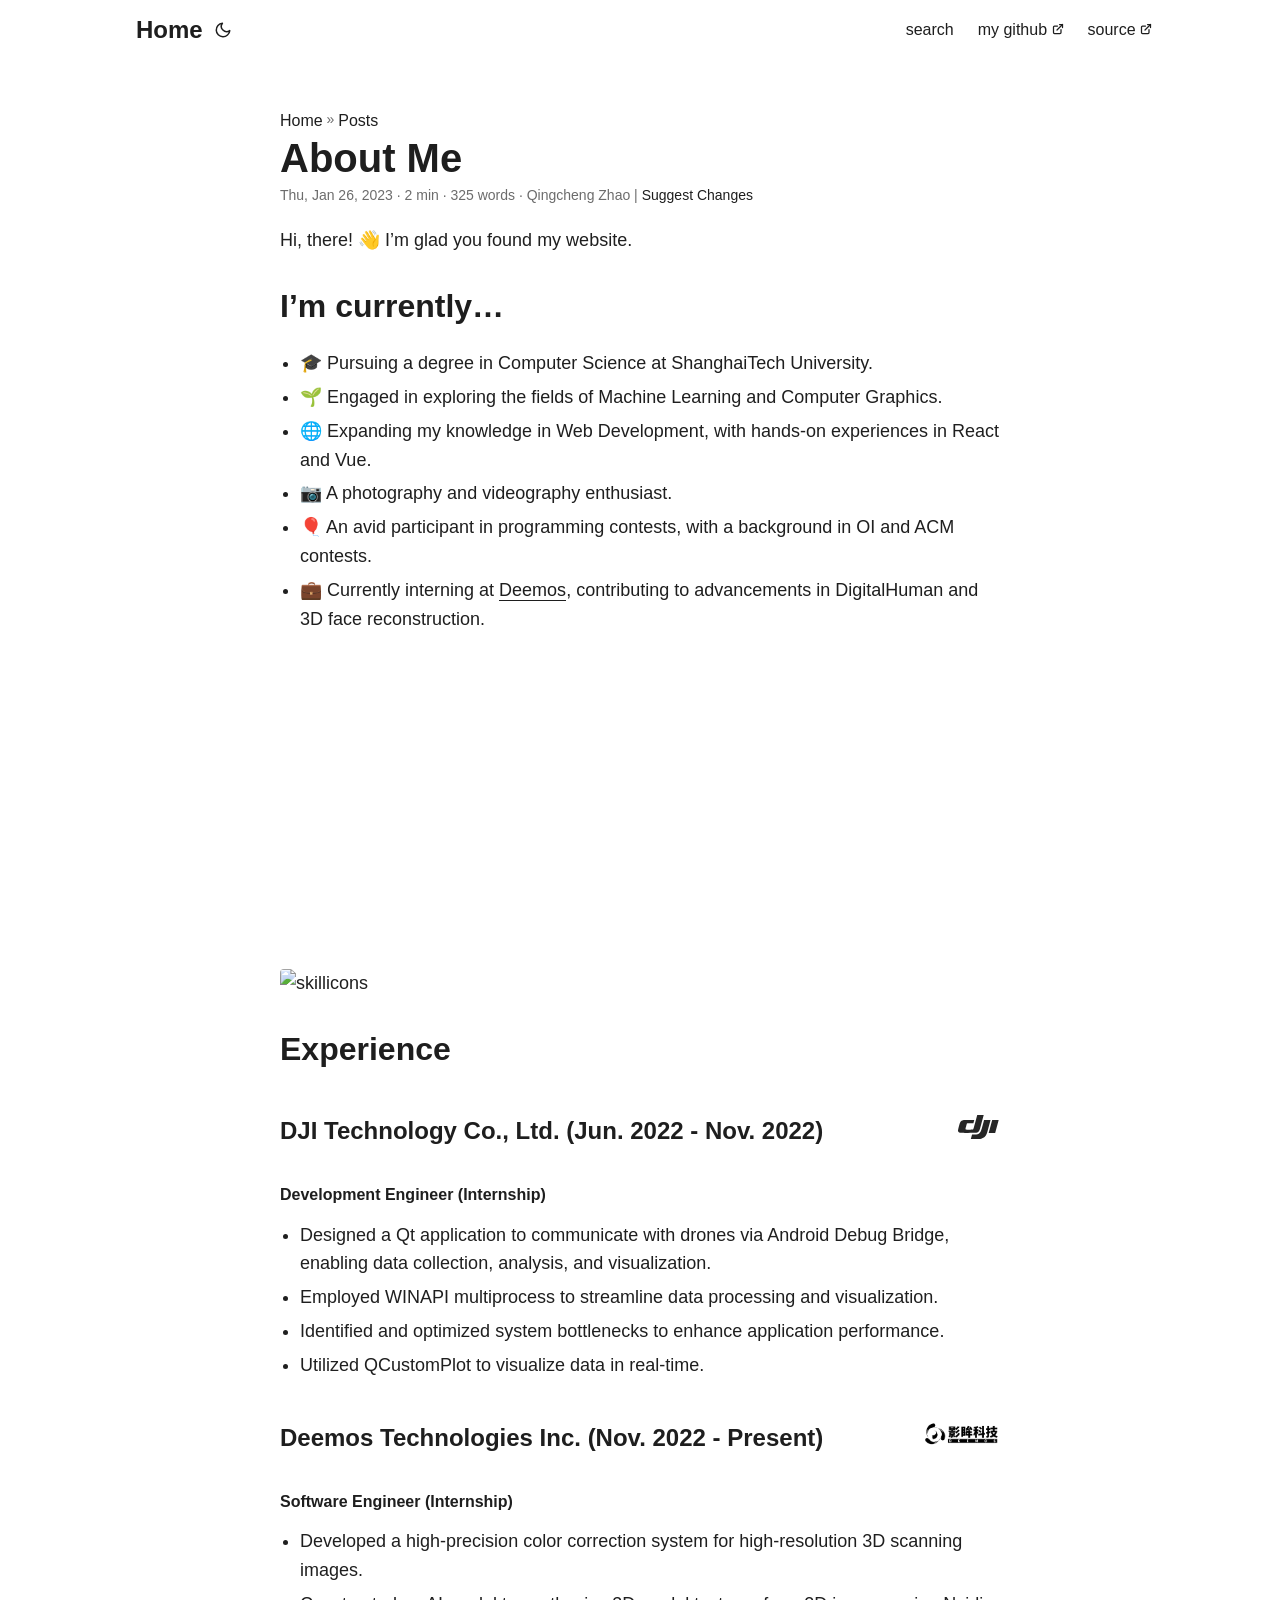
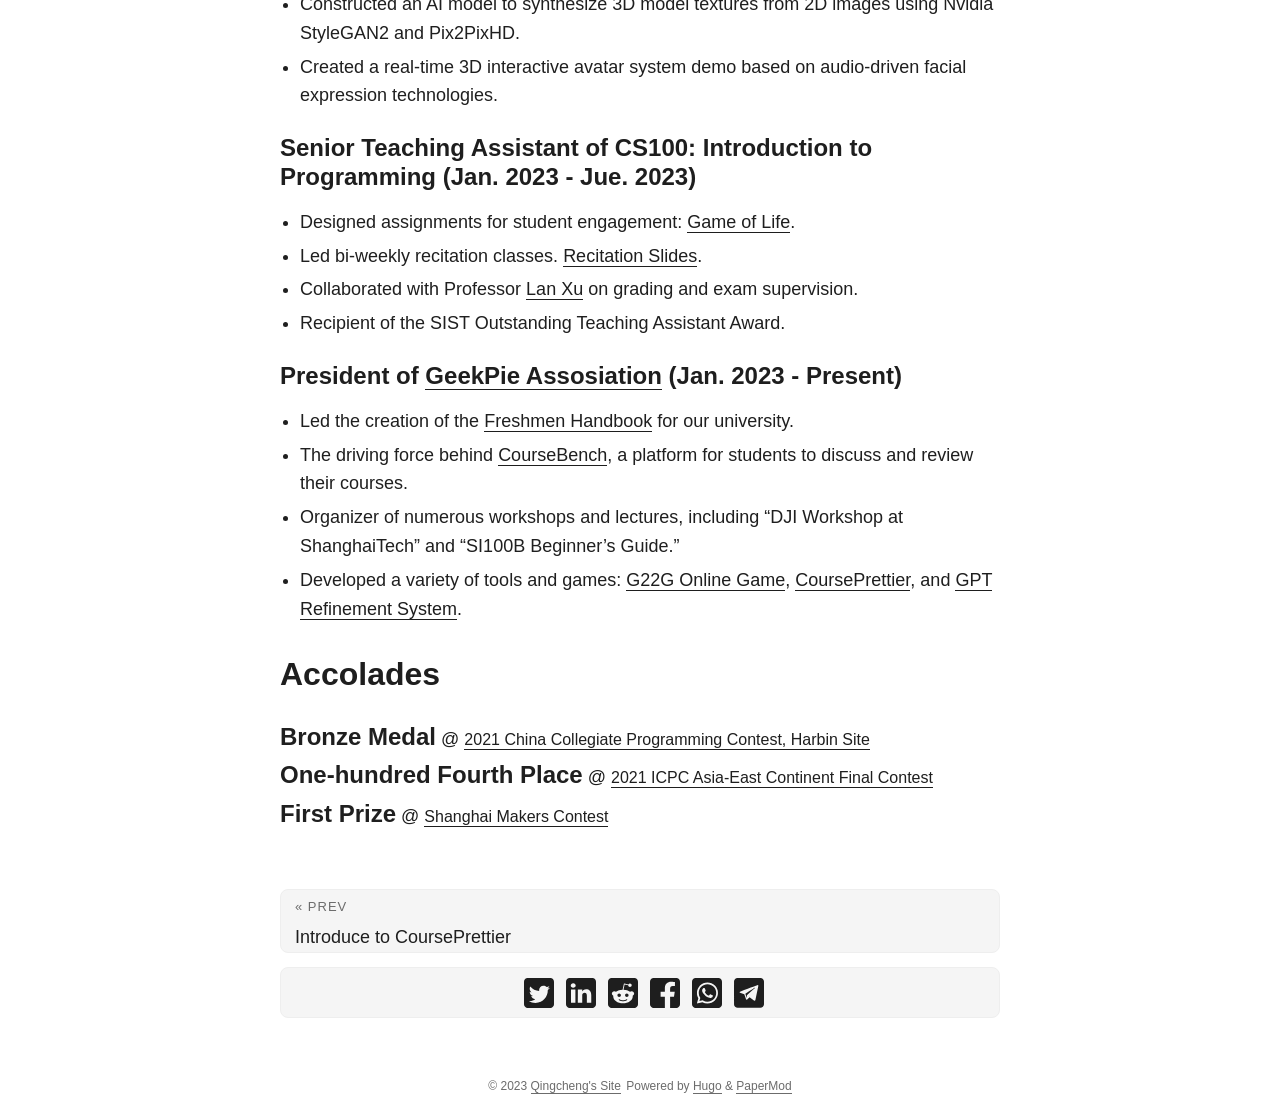
==== commit 4326e8ee: "upd: refined with GPT-4 Clarivy/hugo-homepage@5950d4fd76c03f6a90b19a41d13097ae3f667332" ====
--- a/about/index.html
+++ b/about/index.html
@@ -1,15 +1,15 @@
 <!doctype html><html lang=en dir=auto><head><meta charset=utf-8><meta http-equiv=x-ua-compatible content="IE=edge"><meta name=viewport content="width=device-width,initial-scale=1,shrink-to-fit=no"><meta name=robots content="index, follow"><title>About Me | Qingcheng's Site</title><meta name=keywords content><meta name=description content="Hi, there! 👋 I&rsquo;m glad you found my website.
-I&rsquo;m currently&mldr; 🎓 A Computer Science student at ShanghaiTech University. 🎈 An OIer / ACMer - Programming Contest Enthusiast. 🌱 Interested in Machine Learning, and Computer Graphics. 🌐 Learning more about Web Development, working with both React and Vue. 📷 Love taking photos and filming videos. 💼 Having an internship at Deemos, working on the most advanced DigitalHuman and 3D face reconstruction."><meta name=author content="Qingcheng Zhao"><link rel=canonical href=https://clarivy.github.io/about/><meta name=google-site-verification content="XYZabc"><meta name=yandex-verification content="XYZabc"><meta name=msvalidate.01 content="XYZabc"><link crossorigin=anonymous href=/assets/css/stylesheet.bccfefac377bc340f06c260aed1bddf49a4354816d7c570d6aac75a997986c95.css integrity="sha256-vM/vrDd7w0DwbCYK7Rvd9JpDVIFtfFcNaqx1qZeYbJU=" rel="preload stylesheet" as=style><script defer crossorigin=anonymous src=/assets/js/highlight.f413e19d0714851f6474e7ee9632408e58ac146fbdbe62747134bea2fa3415e0.js integrity="sha256-9BPhnQcUhR9kdOfuljJAjlisFG+9vmJ0cTS+ovo0FeA=" onload=hljs.initHighlightingOnLoad()></script>
+I&rsquo;m currently&mldr; 🎓 Pursuing a degree in Computer Science at ShanghaiTech University. 🌱 Engaged in exploring the fields of Machine Learning and Computer Graphics. 🌐 Expanding my knowledge in Web Development, with hands-on experiences in React and Vue. 📷 A photography and videography enthusiast. 🎈 An avid participant in programming contests, with a background in OI and ACM contests. 💼 Currently interning at Deemos, contributing to advancements in DigitalHuman and 3D face reconstruction."><meta name=author content="Qingcheng Zhao"><link rel=canonical href=https://clarivy.github.io/about/><meta name=google-site-verification content="XYZabc"><meta name=yandex-verification content="XYZabc"><meta name=msvalidate.01 content="XYZabc"><link crossorigin=anonymous href=/assets/css/stylesheet.bccfefac377bc340f06c260aed1bddf49a4354816d7c570d6aac75a997986c95.css integrity="sha256-vM/vrDd7w0DwbCYK7Rvd9JpDVIFtfFcNaqx1qZeYbJU=" rel="preload stylesheet" as=style><script defer crossorigin=anonymous src=/assets/js/highlight.f413e19d0714851f6474e7ee9632408e58ac146fbdbe62747134bea2fa3415e0.js integrity="sha256-9BPhnQcUhR9kdOfuljJAjlisFG+9vmJ0cTS+ovo0FeA=" onload=hljs.initHighlightingOnLoad()></script>
 <link rel=icon href=https://clarivy.github.io/favicon.ico><link rel=icon type=image/png sizes=16x16 href=https://clarivy.github.io/favicon-16x16.png><link rel=icon type=image/png sizes=32x32 href=https://clarivy.github.io/favicon-32x32.png><link rel=apple-touch-icon href=https://clarivy.github.io/apple-touch-icon.png><link rel=mask-icon href=https://clarivy.github.io/safari-pinned-tab.svg><meta name=theme-color content="#2e2e33"><meta name=msapplication-TileColor content="#2e2e33"><noscript><style>#theme-toggle,.top-link{display:none}</style><style>@media(prefers-color-scheme:dark){:root{--theme:rgb(29, 30, 32);--entry:rgb(46, 46, 51);--primary:rgb(218, 218, 219);--secondary:rgb(155, 156, 157);--tertiary:rgb(65, 66, 68);--content:rgb(196, 196, 197);--hljs-bg:rgb(46, 46, 51);--code-bg:rgb(55, 56, 62);--border:rgb(51, 51, 51)}.list{background:var(--theme)}.list:not(.dark)::-webkit-scrollbar-track{background:0 0}.list:not(.dark)::-webkit-scrollbar-thumb{border-color:var(--theme)}}</style></noscript><script type=application/javascript>var doNotTrack=!1;doNotTrack||(function(e,t,n,s,o,i,a){e.GoogleAnalyticsObject=o,e[o]=e[o]||function(){(e[o].q=e[o].q||[]).push(arguments)},e[o].l=1*new Date,i=t.createElement(n),a=t.getElementsByTagName(n)[0],i.async=1,i.src=s,a.parentNode.insertBefore(i,a)}(window,document,"script","https://www.google-analytics.com/analytics.js","ga"),ga("create","UA-123-45","auto"),ga("send","pageview"))</script><meta property="og:title" content="About Me"><meta property="og:description" content="Hi, there! 👋 I&rsquo;m glad you found my website.
-I&rsquo;m currently&mldr; 🎓 A Computer Science student at ShanghaiTech University. 🎈 An OIer / ACMer - Programming Contest Enthusiast. 🌱 Interested in Machine Learning, and Computer Graphics. 🌐 Learning more about Web Development, working with both React and Vue. 📷 Love taking photos and filming videos. 💼 Having an internship at Deemos, working on the most advanced DigitalHuman and 3D face reconstruction."><meta property="og:type" content="article"><meta property="og:url" content="https://clarivy.github.io/about/"><meta property="article:section" content="posts"><meta property="article:published_time" content="2023-01-26T16:25:07+08:00"><meta property="article:modified_time" content="2023-01-26T16:25:07+08:00"><meta property="og:site_name" content="Qingcheng's Site"><meta name=twitter:card content="summary"><meta name=twitter:title content="About Me"><meta name=twitter:description content="Hi, there! 👋 I&rsquo;m glad you found my website.
-I&rsquo;m currently&mldr; 🎓 A Computer Science student at ShanghaiTech University. 🎈 An OIer / ACMer - Programming Contest Enthusiast. 🌱 Interested in Machine Learning, and Computer Graphics. 🌐 Learning more about Web Development, working with both React and Vue. 📷 Love taking photos and filming videos. 💼 Having an internship at Deemos, working on the most advanced DigitalHuman and 3D face reconstruction."><script type=application/ld+json>{"@context":"https://schema.org","@type":"BreadcrumbList","itemListElement":[{"@type":"ListItem","position":1,"name":"Posts","item":"https://clarivy.github.io/posts/"},{"@type":"ListItem","position":2,"name":"About Me","item":"https://clarivy.github.io/about/"}]}</script><script type=application/ld+json>{"@context":"https://schema.org","@type":"BlogPosting","headline":"About Me","name":"About Me","description":"Hi, there! 👋 I\u0026rsquo;m glad you found my website.\nI\u0026rsquo;m currently\u0026hellip; 🎓 A Computer Science student at ShanghaiTech University. 🎈 An OIer / ACMer - Programming Contest Enthusiast. 🌱 Interested in Machine Learning, and Computer Graphics. 🌐 Learning more about Web Development, working with both React and Vue. 📷 Love taking photos and filming videos. 💼 Having an internship at Deemos, working on the most advanced DigitalHuman and 3D face reconstruction.","keywords":[],"articleBody":"Hi, there! 👋 I’m glad you found my website.\nI’m currently… 🎓 A Computer Science student at ShanghaiTech University. 🎈 An OIer / ACMer - Programming Contest Enthusiast. 🌱 Interested in Machine Learning, and Computer Graphics. 🌐 Learning more about Web Development, working with both React and Vue. 📷 Love taking photos and filming videos. 💼 Having an internship at Deemos, working on the most advanced DigitalHuman and 3D face reconstruction. Experience DJI Technology Co., Ltd. (Jun. 2022 - Nov. 2022) Development Engineer (Internship) Built a Qt application interacting with Drones through ADB (Android Debug Bridg) that could collect, analyze and visualize data from Drones. Developed a visualization analyzer that collect 2.4Ghz, 5.2Ghz and 5.8Ghz freq scan data. Using WINAPI multiprocess to speed up the data processing and visualization. Profiling the existing system and optimizing the bottleneck of the application. Visualized the data in real time using QCustomPlot Deemos Technologies Inc. (Nov. 2022 - Present) Software Engineer (Internship) Built a high precision color correction system for high accuracy and resolution 3D scanning images. Built an AI model to synthesis 3D models texture from 2D images based on Nvidia StyleGAN2 and Pix2PixHD. Trained with 4x3090ti GPUs and high resolution dataset. Built a real-time 3D interactive avatar system demo based on audio driven facial expression technologies. Awards Bronze Medal @ 2021 China Collegiate Programming Contest, Harbin Site One-hundred Fourth Place @ 2021 ICPC Asia-East Continent Final Contest First Prize @ Shanghai Makers Contest ","wordCount":"241","inLanguage":"en","datePublished":"2023-01-26T16:25:07+08:00","dateModified":"2023-01-26T16:25:07+08:00","author":{"@type":"Person","name":"Qingcheng Zhao"},"mainEntityOfPage":{"@type":"WebPage","@id":"https://clarivy.github.io/about/"},"publisher":{"@type":"Organization","name":"Qingcheng's Site","logo":{"@type":"ImageObject","url":"https://clarivy.github.io/favicon.ico"}}}</script></head><body id=top><script>localStorage.getItem("pref-theme")==="dark"?document.body.classList.add("dark"):localStorage.getItem("pref-theme")==="light"?document.body.classList.remove("dark"):window.matchMedia("(prefers-color-scheme: dark)").matches&&document.body.classList.add("dark")</script><header class=header><nav class=nav><div class=logo><a href=https://clarivy.github.io/ accesskey=h title="Home (Alt + H)"><img src=https://clarivy.github.io/favicon.ico alt aria-label=logo height=35>Home</a><div class=logo-switches><button id=theme-toggle accesskey=t title="(Alt + T)"><svg id="moon" xmlns="http://www.w3.org/2000/svg" width="24" height="18" viewBox="0 0 24 24" fill="none" stroke="currentcolor" stroke-width="2" stroke-linecap="round" stroke-linejoin="round"><path d="M21 12.79A9 9 0 1111.21 3 7 7 0 0021 12.79z"/></svg><svg id="sun" xmlns="http://www.w3.org/2000/svg" width="24" height="18" viewBox="0 0 24 24" fill="none" stroke="currentcolor" stroke-width="2" stroke-linecap="round" stroke-linejoin="round"><circle cx="12" cy="12" r="5"/><line x1="12" y1="1" x2="12" y2="3"/><line x1="12" y1="21" x2="12" y2="23"/><line x1="4.22" y1="4.22" x2="5.64" y2="5.64"/><line x1="18.36" y1="18.36" x2="19.78" y2="19.78"/><line x1="1" y1="12" x2="3" y2="12"/><line x1="21" y1="12" x2="23" y2="12"/><line x1="4.22" y1="19.78" x2="5.64" y2="18.36"/><line x1="18.36" y1="5.64" x2="19.78" y2="4.22"/></svg></button></div></div><ul id=menu><li><a href=https://clarivy.github.io/search title="search (Alt + /)" accesskey=/><span>search</span></a></li><li><a href=https://github.com/Clarivy/ title="my github"><span>my github</span>&nbsp;<svg fill="none" shape-rendering="geometricPrecision" stroke="currentcolor" stroke-linecap="round" stroke-linejoin="round" stroke-width="2.5" viewBox="0 0 24 24" height="12" width="12"><path d="M18 13v6a2 2 0 01-2 2H5a2 2 0 01-2-2V8a2 2 0 012-2h6"/><path d="M15 3h6v6"/><path d="M10 14 21 3"/></svg></a></li><li><a href=https://github.com/Clarivy/hugo-homepage title=source><span>source</span>&nbsp;<svg fill="none" shape-rendering="geometricPrecision" stroke="currentcolor" stroke-linecap="round" stroke-linejoin="round" stroke-width="2.5" viewBox="0 0 24 24" height="12" width="12"><path d="M18 13v6a2 2 0 01-2 2H5a2 2 0 01-2-2V8a2 2 0 012-2h6"/><path d="M15 3h6v6"/><path d="M10 14 21 3"/></svg></a></li></ul></nav></header><main class=main><article class=post-single><header class=post-header><div class=breadcrumbs><a href=https://clarivy.github.io/>Home</a>&nbsp;»&nbsp;<a href=https://clarivy.github.io/posts/>Posts</a></div><h1 class=post-title>About Me</h1><div class=post-meta><span title='2023-01-26 16:25:07 +0800 +0800'>Thu, Jan 26, 2023</span>&nbsp;·&nbsp;2 min&nbsp;·&nbsp;241 words&nbsp;·&nbsp;Qingcheng Zhao&nbsp;|&nbsp;<a href=https://github.com/Clarivy/hugo-homepage rel="noopener noreferrer" target=_blank>Suggest Changes</a></div></header><div class=post-content><p>Hi, there! 👋 I&rsquo;m glad you found my website.</p><h2 id=im-currently>I&rsquo;m currently&mldr;<a hidden class=anchor aria-hidden=true href=#im-currently>#</a></h2><ul><li>🎓 A Computer Science student at ShanghaiTech University.</li><li>🎈 An OIer / ACMer - Programming Contest Enthusiast.</li><li>🌱 Interested in Machine Learning, and Computer Graphics.</li><li>🌐 Learning more about Web Development, working with both React and Vue.</li><li>📷 Love taking photos and filming videos.</li><li>💼 Having an internship at <a href=https://deemos.com/>Deemos</a>, working on the most advanced DigitalHuman and 3D face reconstruction.</li></ul><div style=display:flex;justify-content:space-evenly;flex-wrap:wrap><iframe src="https://github-readme-stats.vercel.app/api?username=clarivy&theme=transparent&show_icons=true&include_all_commits=true&role=OWNER,ORGANIZATION_MEMBER&count_private=true&line_height=29" style=border:0;overflow:hidden></iframe>
-<iframe src="https://github-readme-stats.vercel.app/api/top-langs/?username=clarivy&theme=transparent&layout=compact&langs_count=6&include_all_commits=true&role=OWNER,ORGANIZATION_MEMBER&include_orgs=true" style=border:0;overflow:hidden></iframe></div><div style=display:flex;justify-content:space-evenly;flex-wrap:wrap><iframe src="https://github-readme-streak-stats.herokuapp.com/?user=clarivy&hide_border=true&background=EBEBEB00&theme=tokyonight&mode=weekly" style=border:0></iframe></div><p><img loading=lazy src="https://skillicons.dev/icons?i=cpp,py,pytorch,qt,cmake,git,github,linux,md,matlab,react,regex,vim,vite,vscode,vue,nextjs,nodejs,fastapi,docker,d3,js,ts,html,css,arduino,blender,c,webpack,visualstudio" alt=skillicons></p><h2 id=experience>Experience<a hidden class=anchor aria-hidden=true href=#experience>#</a></h2><div style=display:flex;justify-content:space-between;align-items:center><h3>DJI Technology Co., Ltd. (Jun. 2022 - Nov. 2022)</h3><img src=/posts/about/images/dji.svg style=height:24px;margin:0></img></div><h4 id=development-engineer-internship>Development Engineer (Internship)<a hidden class=anchor aria-hidden=true href=#development-engineer-internship>#</a></h4><ul><li>Built a Qt application interacting with Drones through ADB (Android Debug Bridg) that could collect, analyze and visualize data from Drones. Developed a visualization analyzer that collect 2.4Ghz, 5.2Ghz and 5.8Ghz freq scan data.</li><li>Using WINAPI multiprocess to speed up the data processing and visualization.</li><li>Profiling the existing system and optimizing the bottleneck of the application.</li><li>Visualized the data in real time using QCustomPlot</li></ul><div style=display:flex;justify-content:space-between;align-items:center><h3>Deemos Technologies Inc. (Nov. 2022 - Present)</h3><img src=/posts/about/images/deemos-dark.png style=height:24px;margin:0></img></div><h4 id=software-engineer-internship>Software Engineer (Internship)<a hidden class=anchor aria-hidden=true href=#software-engineer-internship>#</a></h4><ul><li>Built a high precision color correction system for high accuracy and resolution 3D scanning images.</li><li>Built an AI model to synthesis 3D models texture from 2D images based on Nvidia StyleGAN2 and Pix2PixHD. Trained with 4x3090ti GPUs and high resolution dataset.</li><li>Built a real-time 3D interactive avatar system demo based on audio driven facial expression technologies.</li></ul><h2 id=awards>Awards<a hidden class=anchor aria-hidden=true href=#awards>#</a></h2><div><span style=font-size:24px;font-weight:700>Bronze Medal</span>
+I&rsquo;m currently&mldr; 🎓 Pursuing a degree in Computer Science at ShanghaiTech University. 🌱 Engaged in exploring the fields of Machine Learning and Computer Graphics. 🌐 Expanding my knowledge in Web Development, with hands-on experiences in React and Vue. 📷 A photography and videography enthusiast. 🎈 An avid participant in programming contests, with a background in OI and ACM contests. 💼 Currently interning at Deemos, contributing to advancements in DigitalHuman and 3D face reconstruction."><meta property="og:type" content="article"><meta property="og:url" content="https://clarivy.github.io/about/"><meta property="article:section" content="posts"><meta property="article:published_time" content="2023-01-26T16:25:07+08:00"><meta property="article:modified_time" content="2023-01-26T16:25:07+08:00"><meta property="og:site_name" content="Qingcheng's Site"><meta name=twitter:card content="summary"><meta name=twitter:title content="About Me"><meta name=twitter:description content="Hi, there! 👋 I&rsquo;m glad you found my website.
+I&rsquo;m currently&mldr; 🎓 Pursuing a degree in Computer Science at ShanghaiTech University. 🌱 Engaged in exploring the fields of Machine Learning and Computer Graphics. 🌐 Expanding my knowledge in Web Development, with hands-on experiences in React and Vue. 📷 A photography and videography enthusiast. 🎈 An avid participant in programming contests, with a background in OI and ACM contests. 💼 Currently interning at Deemos, contributing to advancements in DigitalHuman and 3D face reconstruction."><script type=application/ld+json>{"@context":"https://schema.org","@type":"BreadcrumbList","itemListElement":[{"@type":"ListItem","position":1,"name":"Posts","item":"https://clarivy.github.io/posts/"},{"@type":"ListItem","position":2,"name":"About Me","item":"https://clarivy.github.io/about/"}]}</script><script type=application/ld+json>{"@context":"https://schema.org","@type":"BlogPosting","headline":"About Me","name":"About Me","description":"Hi, there! 👋 I\u0026rsquo;m glad you found my website.\nI\u0026rsquo;m currently\u0026hellip; 🎓 Pursuing a degree in Computer Science at ShanghaiTech University. 🌱 Engaged in exploring the fields of Machine Learning and Computer Graphics. 🌐 Expanding my knowledge in Web Development, with hands-on experiences in React and Vue. 📷 A photography and videography enthusiast. 🎈 An avid participant in programming contests, with a background in OI and ACM contests. 💼 Currently interning at Deemos, contributing to advancements in DigitalHuman and 3D face reconstruction.","keywords":[],"articleBody":"Hi, there! 👋 I’m glad you found my website.\nI’m currently… 🎓 Pursuing a degree in Computer Science at ShanghaiTech University. 🌱 Engaged in exploring the fields of Machine Learning and Computer Graphics. 🌐 Expanding my knowledge in Web Development, with hands-on experiences in React and Vue. 📷 A photography and videography enthusiast. 🎈 An avid participant in programming contests, with a background in OI and ACM contests. 💼 Currently interning at Deemos, contributing to advancements in DigitalHuman and 3D face reconstruction. Experience DJI Technology Co., Ltd. (Jun. 2022 - Nov. 2022) Development Engineer (Internship) Designed a Qt application to communicate with drones via Android Debug Bridge, enabling data collection, analysis, and visualization. Employed WINAPI multiprocess to streamline data processing and visualization. Identified and optimized system bottlenecks to enhance application performance. Utilized QCustomPlot to visualize data in real-time. Deemos Technologies Inc. (Nov. 2022 - Present) Software Engineer (Internship) Developed a high-precision color correction system for high-resolution 3D scanning images. Constructed an AI model to synthesize 3D model textures from 2D images using Nvidia StyleGAN2 and Pix2PixHD. Created a real-time 3D interactive avatar system demo based on audio-driven facial expression technologies. Senior Teaching Assistant of CS100: Introduction to Programming (Jan. 2023 - Jue. 2023) Designed assignments for student engagement: Game of Life. Led bi-weekly recitation classes. Recitation Slides. Collaborated with Professor Lan Xu on grading and exam supervision. Recipient of the SIST Outstanding Teaching Assistant Award. President of GeekPie Assosiation (Jan. 2023 - Present) Led the creation of the Freshmen Handbook for our university. The driving force behind CourseBench, a platform for students to discuss and review their courses. Organizer of numerous workshops and lectures, including “DJI Workshop at ShanghaiTech” and “SI100B Beginner’s Guide.” Developed a variety of tools and games: G22G Online Game, CoursePrettier, and GPT Refinement System. Accolades Bronze Medal @ 2021 China Collegiate Programming Contest, Harbin Site One-hundred Fourth Place @ 2021 ICPC Asia-East Continent Final Contest First Prize @ Shanghai Makers Contest ","wordCount":"325","inLanguage":"en","datePublished":"2023-01-26T16:25:07+08:00","dateModified":"2023-01-26T16:25:07+08:00","author":{"@type":"Person","name":"Qingcheng Zhao"},"mainEntityOfPage":{"@type":"WebPage","@id":"https://clarivy.github.io/about/"},"publisher":{"@type":"Organization","name":"Qingcheng's Site","logo":{"@type":"ImageObject","url":"https://clarivy.github.io/favicon.ico"}}}</script></head><body id=top><script>localStorage.getItem("pref-theme")==="dark"?document.body.classList.add("dark"):localStorage.getItem("pref-theme")==="light"?document.body.classList.remove("dark"):window.matchMedia("(prefers-color-scheme: dark)").matches&&document.body.classList.add("dark")</script><header class=header><nav class=nav><div class=logo><a href=https://clarivy.github.io/ accesskey=h title="Home (Alt + H)"><img src=https://clarivy.github.io/favicon.ico alt aria-label=logo height=35>Home</a><div class=logo-switches><button id=theme-toggle accesskey=t title="(Alt + T)"><svg id="moon" xmlns="http://www.w3.org/2000/svg" width="24" height="18" viewBox="0 0 24 24" fill="none" stroke="currentcolor" stroke-width="2" stroke-linecap="round" stroke-linejoin="round"><path d="M21 12.79A9 9 0 1111.21 3 7 7 0 0021 12.79z"/></svg><svg id="sun" xmlns="http://www.w3.org/2000/svg" width="24" height="18" viewBox="0 0 24 24" fill="none" stroke="currentcolor" stroke-width="2" stroke-linecap="round" stroke-linejoin="round"><circle cx="12" cy="12" r="5"/><line x1="12" y1="1" x2="12" y2="3"/><line x1="12" y1="21" x2="12" y2="23"/><line x1="4.22" y1="4.22" x2="5.64" y2="5.64"/><line x1="18.36" y1="18.36" x2="19.78" y2="19.78"/><line x1="1" y1="12" x2="3" y2="12"/><line x1="21" y1="12" x2="23" y2="12"/><line x1="4.22" y1="19.78" x2="5.64" y2="18.36"/><line x1="18.36" y1="5.64" x2="19.78" y2="4.22"/></svg></button></div></div><ul id=menu><li><a href=https://clarivy.github.io/search title="search (Alt + /)" accesskey=/><span>search</span></a></li><li><a href=https://github.com/Clarivy/ title="my github"><span>my github</span>&nbsp;<svg fill="none" shape-rendering="geometricPrecision" stroke="currentcolor" stroke-linecap="round" stroke-linejoin="round" stroke-width="2.5" viewBox="0 0 24 24" height="12" width="12"><path d="M18 13v6a2 2 0 01-2 2H5a2 2 0 01-2-2V8a2 2 0 012-2h6"/><path d="M15 3h6v6"/><path d="M10 14 21 3"/></svg></a></li><li><a href=https://github.com/Clarivy/hugo-homepage title=source><span>source</span>&nbsp;<svg fill="none" shape-rendering="geometricPrecision" stroke="currentcolor" stroke-linecap="round" stroke-linejoin="round" stroke-width="2.5" viewBox="0 0 24 24" height="12" width="12"><path d="M18 13v6a2 2 0 01-2 2H5a2 2 0 01-2-2V8a2 2 0 012-2h6"/><path d="M15 3h6v6"/><path d="M10 14 21 3"/></svg></a></li></ul></nav></header><main class=main><article class=post-single><header class=post-header><div class=breadcrumbs><a href=https://clarivy.github.io/>Home</a>&nbsp;»&nbsp;<a href=https://clarivy.github.io/posts/>Posts</a></div><h1 class=post-title>About Me</h1><div class=post-meta><span title='2023-01-26 16:25:07 +0800 +0800'>Thu, Jan 26, 2023</span>&nbsp;·&nbsp;2 min&nbsp;·&nbsp;325 words&nbsp;·&nbsp;Qingcheng Zhao&nbsp;|&nbsp;<a href=https://github.com/Clarivy/hugo-homepage rel="noopener noreferrer" target=_blank>Suggest Changes</a></div></header><div class=post-content><p>Hi, there! 👋 I&rsquo;m glad you found my website.</p><h2 id=im-currently>I&rsquo;m currently&mldr;<a hidden class=anchor aria-hidden=true href=#im-currently>#</a></h2><ul><li>🎓 Pursuing a degree in Computer Science at ShanghaiTech University.</li><li>🌱 Engaged in exploring the fields of Machine Learning and Computer Graphics.</li><li>🌐 Expanding my knowledge in Web Development, with hands-on experiences in React and Vue.</li><li>📷 A photography and videography enthusiast.</li><li>🎈 An avid participant in programming contests, with a background in OI and ACM contests.</li><li>💼 Currently interning at <a href=https://deemos.com/>Deemos</a>, contributing to advancements in DigitalHuman and 3D face reconstruction.</li></ul><div style=display:flex;justify-content:space-evenly;flex-wrap:wrap><iframe src="https://github-readme-stats-one-bice.vercel.app/api?username=clarivy&theme=transparent&show_icons=true&include_all_commits=true&role=OWNER,ORGANIZATION_MEMBER&count_private=true&line_height=29" style=border:0;overflow:hidden></iframe>
+<iframe src="https://github-readme-stats.vercel.app/api/top-langs/?username=clarivy&theme=transparent&layout=compact&langs_count=6&include_all_commits=true&role=OWNER,ORGANIZATION_MEMBER&include_orgs=true" style=border:0;overflow:hidden></iframe></div><div style=display:flex;justify-content:space-evenly;flex-wrap:wrap><iframe src="https://github-readme-streak-stats.herokuapp.com/?user=clarivy&hide_border=true&background=EBEBEB00&theme=tokyonight&mode=weekly" style=border:0></iframe></div><p><img loading=lazy src="https://skillicons.dev/icons?i=cpp,py,pytorch,qt,cmake,git,github,linux,md,matlab,react,regex,vim,vite,vscode,vue,nextjs,nodejs,fastapi,docker,d3,js,ts,html,css,arduino,blender,c,webpack,visualstudio" alt=skillicons></p><h2 id=experience>Experience<a hidden class=anchor aria-hidden=true href=#experience>#</a></h2><div style=display:flex;justify-content:space-between;align-items:center><h3>DJI Technology Co., Ltd. (Jun. 2022 - Nov. 2022)</h3><img src=/posts/about/images/dji.svg style=height:24px;margin:0></img></div><h4 id=development-engineer-internship>Development Engineer (Internship)<a hidden class=anchor aria-hidden=true href=#development-engineer-internship>#</a></h4><ul><li>Designed a Qt application to communicate with drones via Android Debug Bridge, enabling data collection, analysis, and visualization.</li><li>Employed WINAPI multiprocess to streamline data processing and visualization.</li><li>Identified and optimized system bottlenecks to enhance application performance.</li><li>Utilized QCustomPlot to visualize data in real-time.</li></ul><div style=display:flex;justify-content:space-between;align-items:center><h3>Deemos Technologies Inc. (Nov. 2022 - Present)</h3><img src=/posts/about/images/deemos-dark.png style=height:24px;margin:0></img></div><h4 id=software-engineer-internship>Software Engineer (Internship)<a hidden class=anchor aria-hidden=true href=#software-engineer-internship>#</a></h4><ul><li>Developed a high-precision color correction system for high-resolution 3D scanning images.</li><li>Constructed an AI model to synthesize 3D model textures from 2D images using Nvidia StyleGAN2 and Pix2PixHD.</li><li>Created a real-time 3D interactive avatar system demo based on audio-driven facial expression technologies.</li></ul><h3 id=senior-teaching-assistant-of-cs100-introduction-to-programming-jan-2023---jue-2023>Senior Teaching Assistant of CS100: Introduction to Programming (Jan. 2023 - Jue. 2023)<a hidden class=anchor aria-hidden=true href=#senior-teaching-assistant-of-cs100-introduction-to-programming-jan-2023---jue-2023>#</a></h3><ul><li>Designed assignments for student engagement: <a href=https://github.com/Clarivy/GameOfLife-Homework>Game of Life</a>.</li><li>Led bi-weekly recitation classes. <a href=https://github.com/GKxxQAQ/CS100-recitations-spring2023>Recitation Slides</a>.</li><li>Collaborated with Professor <a href=https://www.xu-lan.com/>Lan Xu</a> on grading and exam supervision.</li><li>Recipient of the SIST Outstanding Teaching Assistant Award.</li></ul><h3 id=president-of-geekpie-assosiationhttpsgithubcomshanghaitechgeekpie-jan-2023---present>President of <a href=https://github.com/ShanghaitechGeekPie/>GeekPie Assosiation</a> (Jan. 2023 - Present)<a hidden class=anchor aria-hidden=true href=#president-of-geekpie-assosiationhttpsgithubcomshanghaitechgeekpie-jan-2023---present>#</a></h3><ul><li>Led the creation of the <a href=https://github.com/ShanghaitechGeekPie/fresh>Freshmen Handbook</a> for our university.</li><li>The driving force behind <a href=https://github.com/ShanghaitechGeekPie/coursebench-frontend>CourseBench</a>, a platform for students to discuss and review their courses.</li><li>Organizer of numerous workshops and lectures, including &ldquo;DJI Workshop at ShanghaiTech&rdquo; and &ldquo;SI100B Beginner&rsquo;s Guide.&rdquo;</li><li>Developed a variety of tools and games: <a href=https://github.com/ShanghaitechGeekPie/g22g-frontend>G22G Online Game</a>, <a href=https://github.com/Clarivy/CoursePrettier-frontend>CoursePrettier</a>, and <a href=https://github.com/Clarivy/CourseBench_GPTWorker/>GPT Refinement System</a>.</li></ul><h2 id=accolades>Accolades<a hidden class=anchor aria-hidden=true href=#accolades>#</a></h2><div><span style=font-size:24px;font-weight:700>Bronze Medal</span>
 <span>@</span>
 <a href=/posts/about/images/CCPC_HRB.jpg><span style=font-size:16px;font-weight:400>2021 China Collegiate Programming Contest, Harbin Site</span></a></div><div><span style=font-size:24px;font-weight:700>One-hundred Fourth Place</span>
 <span>@</span>
 <a href=/posts/about/images/ECFinal.jpg><span style=font-size:16px;font-weight:400>2021 ICPC Asia-East Continent Final Contest</span></a></div><div><span style=font-size:24px;font-weight:700>First Prize</span>
 <span>@</span>
-<a href=/posts/about/images/ShanghaiMaker.jpg><span style=font-size:16px;font-weight:400>Shanghai Makers Contest</span></a></div></div><footer class=post-footer><ul class=post-tags></ul><nav class=paginav><a class=prev href=https://clarivy.github.io/posts/courseprettier/courseprettier/><span class=title>« Prev</span><br><span>Introduce to CoursePrettier</span></a></nav><div class=share-buttons><a target=_blank rel="noopener noreferrer" aria-label="share About Me on twitter" href="https://twitter.com/intent/tweet/?text=About%20Me&url=https%3a%2f%2fclarivy.github.io%2fabout%2f&hashtags="><svg viewBox="0 0 512 512" height="30" width="30" fill="currentcolor"><path d="M449.446.0C483.971.0 512 28.03 512 62.554v386.892C512 483.97 483.97 512 449.446 512H62.554c-34.524.0-62.554-28.03-62.554-62.554V62.554c0-34.524 28.029-62.554 62.554-62.554h386.892zM195.519 424.544c135.939.0 210.268-112.643 210.268-210.268.0-3.218.0-6.437-.153-9.502 14.406-10.421 26.973-23.448 36.935-38.314-13.18 5.824-27.433 9.809-42.452 11.648 15.326-9.196 26.973-23.602 32.49-40.92-14.252 8.429-30.038 14.56-46.896 17.931-13.487-14.406-32.644-23.295-53.946-23.295-40.767.0-73.87 33.104-73.87 73.87.0 5.824.613 11.494 1.992 16.858-61.456-3.065-115.862-32.49-152.337-77.241-6.284 10.881-9.962 23.601-9.962 37.088.0 25.594 13.027 48.276 32.95 61.456-12.107-.307-23.448-3.678-33.41-9.196v.92c0 35.862 25.441 65.594 59.311 72.49-6.13 1.686-12.72 2.606-19.464 2.606-4.751.0-9.348-.46-13.946-1.38 9.349 29.426 36.628 50.728 68.965 51.341-25.287 19.771-57.164 31.571-91.8 31.571-5.977.0-11.801-.306-17.625-1.073 32.337 21.15 71.264 33.41 112.95 33.41z"/></svg></a><a target=_blank rel="noopener noreferrer" aria-label="share About Me on linkedin" href="https://www.linkedin.com/shareArticle?mini=true&url=https%3a%2f%2fclarivy.github.io%2fabout%2f&title=About%20Me&summary=About%20Me&source=https%3a%2f%2fclarivy.github.io%2fabout%2f"><svg viewBox="0 0 512 512" height="30" width="30" fill="currentcolor"><path d="M449.446.0C483.971.0 512 28.03 512 62.554v386.892C512 483.97 483.97 512 449.446 512H62.554c-34.524.0-62.554-28.03-62.554-62.554V62.554c0-34.524 28.029-62.554 62.554-62.554h386.892zM160.461 423.278V197.561h-75.04v225.717h75.04zm270.539.0V293.839c0-69.333-37.018-101.586-86.381-101.586-39.804.0-57.634 21.891-67.617 37.266v-31.958h-75.021c.995 21.181.0 225.717.0 225.717h75.02V297.222c0-6.748.486-13.492 2.474-18.315 5.414-13.475 17.767-27.434 38.494-27.434 27.135.0 38.007 20.707 38.007 51.037v120.768H431zM123.448 88.722C97.774 88.722 81 105.601 81 127.724c0 21.658 16.264 39.002 41.455 39.002h.484c26.165.0 42.452-17.344 42.452-39.002-.485-22.092-16.241-38.954-41.943-39.002z"/></svg></a><a target=_blank rel="noopener noreferrer" aria-label="share About Me on reddit" href="https://reddit.com/submit?url=https%3a%2f%2fclarivy.github.io%2fabout%2f&title=About%20Me"><svg viewBox="0 0 512 512" height="30" width="30" fill="currentcolor"><path d="M449.446.0C483.971.0 512 28.03 512 62.554v386.892C512 483.97 483.97 512 449.446 512H62.554c-34.524.0-62.554-28.03-62.554-62.554V62.554c0-34.524 28.029-62.554 62.554-62.554h386.892zM446 265.638c0-22.964-18.616-41.58-41.58-41.58-11.211.0-21.361 4.457-28.841 11.666-28.424-20.508-67.586-33.757-111.204-35.278l18.941-89.121 61.884 13.157c.756 15.734 13.642 28.29 29.56 28.29 16.407.0 29.706-13.299 29.706-29.701.0-16.403-13.299-29.702-29.706-29.702-11.666.0-21.657 6.792-26.515 16.578l-69.105-14.69c-1.922-.418-3.939-.042-5.585 1.036-1.658 1.073-2.811 2.761-3.224 4.686l-21.152 99.438c-44.258 1.228-84.046 14.494-112.837 35.232-7.468-7.164-17.589-11.591-28.757-11.591-22.965.0-41.585 18.616-41.585 41.58.0 16.896 10.095 31.41 24.568 37.918-.639 4.135-.99 8.328-.99 12.576.0 63.977 74.469 115.836 166.33 115.836s166.334-51.859 166.334-115.836c0-4.218-.347-8.387-.977-12.493 14.564-6.47 24.735-21.034 24.735-38.001zM326.526 373.831c-20.27 20.241-59.115 21.816-70.534 21.816-11.428.0-50.277-1.575-70.522-21.82-3.007-3.008-3.007-7.882.0-10.889 3.003-2.999 7.882-3.003 10.885.0 12.777 12.781 40.11 17.317 59.637 17.317 19.522.0 46.86-4.536 59.657-17.321 3.016-2.999 7.886-2.995 10.885.008 3.008 3.011 3.003 7.882-.008 10.889zm-5.23-48.781c-16.373.0-29.701-13.324-29.701-29.698.0-16.381 13.328-29.714 29.701-29.714 16.378.0 29.706 13.333 29.706 29.714.0 16.374-13.328 29.698-29.706 29.698zM160.91 295.348c0-16.381 13.328-29.71 29.714-29.71 16.369.0 29.689 13.329 29.689 29.71.0 16.373-13.32 29.693-29.689 29.693-16.386.0-29.714-13.32-29.714-29.693z"/></svg></a><a target=_blank rel="noopener noreferrer" aria-label="share About Me on facebook" href="https://facebook.com/sharer/sharer.php?u=https%3a%2f%2fclarivy.github.io%2fabout%2f"><svg viewBox="0 0 512 512" height="30" width="30" fill="currentcolor"><path d="M449.446.0C483.971.0 512 28.03 512 62.554v386.892C512 483.97 483.97 512 449.446 512H342.978V319.085h66.6l12.672-82.621h-79.272v-53.617c0-22.603 11.073-44.636 46.58-44.636H425.6v-70.34s-32.71-5.582-63.982-5.582c-65.288.0-107.96 39.569-107.96 111.204v62.971h-72.573v82.621h72.573V512h-191.104c-34.524.0-62.554-28.03-62.554-62.554V62.554c0-34.524 28.029-62.554 62.554-62.554h386.892z"/></svg></a><a target=_blank rel="noopener noreferrer" aria-label="share About Me on whatsapp" href="https://api.whatsapp.com/send?text=About%20Me%20-%20https%3a%2f%2fclarivy.github.io%2fabout%2f"><svg viewBox="0 0 512 512" height="30" width="30" fill="currentcolor"><path d="M449.446.0C483.971.0 512 28.03 512 62.554v386.892C512 483.97 483.97 512 449.446 512H62.554c-34.524.0-62.554-28.03-62.554-62.554V62.554c0-34.524 28.029-62.554 62.554-62.554h386.892zm-58.673 127.703c-33.842-33.881-78.847-52.548-126.798-52.568-98.799.0-179.21 80.405-179.249 179.234-.013 31.593 8.241 62.428 23.927 89.612l-25.429 92.884 95.021-24.925c26.181 14.28 55.659 21.807 85.658 21.816h.074c98.789.0 179.206-80.413 179.247-179.243.018-47.895-18.61-92.93-52.451-126.81zM263.976 403.485h-.06c-26.734-.01-52.954-7.193-75.828-20.767l-5.441-3.229-56.386 14.792 15.05-54.977-3.542-5.637c-14.913-23.72-22.791-51.136-22.779-79.287.033-82.142 66.867-148.971 149.046-148.971 39.793.014 77.199 15.531 105.329 43.692 28.128 28.16 43.609 65.592 43.594 105.4-.034 82.149-66.866 148.983-148.983 148.984zm81.721-111.581c-4.479-2.242-26.499-13.075-30.604-14.571-4.105-1.495-7.091-2.241-10.077 2.241-2.986 4.483-11.569 14.572-14.182 17.562-2.612 2.988-5.225 3.364-9.703 1.12-4.479-2.241-18.91-6.97-36.017-22.23C231.8 264.15 222.81 249.484 220.198 245s-.279-6.908 1.963-9.14c2.016-2.007 4.48-5.232 6.719-7.847 2.24-2.615 2.986-4.484 4.479-7.472 1.493-2.99.747-5.604-.374-7.846-1.119-2.241-10.077-24.288-13.809-33.256-3.635-8.733-7.327-7.55-10.077-7.688-2.609-.13-5.598-.158-8.583-.158-2.986.0-7.839 1.121-11.944 5.604-4.105 4.484-15.675 15.32-15.675 37.364.0 22.046 16.048 43.342 18.287 46.332 2.24 2.99 31.582 48.227 76.511 67.627 10.685 4.615 19.028 7.371 25.533 9.434 10.728 3.41 20.492 2.929 28.209 1.775 8.605-1.285 26.499-10.833 30.231-21.295 3.732-10.464 3.732-19.431 2.612-21.298-1.119-1.869-4.105-2.99-8.583-5.232z"/></svg></a><a target=_blank rel="noopener noreferrer" aria-label="share About Me on telegram" href="https://telegram.me/share/url?text=About%20Me&url=https%3a%2f%2fclarivy.github.io%2fabout%2f"><svg viewBox="2 2 28 28" height="30" width="30" fill="currentcolor"><path d="M26.49 29.86H5.5a3.37 3.37.0 01-2.47-1 3.35 3.35.0 01-1-2.47V5.48A3.36 3.36.0 013 3 3.37 3.37.0 015.5 2h21A3.38 3.38.0 0129 3a3.36 3.36.0 011 2.46V26.37a3.35 3.35.0 01-1 2.47 3.38 3.38.0 01-2.51 1.02zm-5.38-6.71a.79.79.0 00.85-.66L24.73 9.24a.55.55.0 00-.18-.46.62.62.0 00-.41-.17q-.08.0-16.53 6.11a.59.59.0 00-.41.59.57.57.0 00.43.52l4 1.24 1.61 4.83a.62.62.0 00.63.43.56.56.0 00.4-.17L16.54 20l4.09 3A.9.9.0 0021.11 23.15zM13.8 20.71l-1.21-4q8.72-5.55 8.78-5.55c.15.0.23.0.23.16a.18.18.0 010 .06s-2.51 2.3-7.52 6.8z"/></svg></a></div></footer></article></main><footer class=footer><span>&copy; 2023 <a href=https://clarivy.github.io/>Qingcheng's Site</a></span>
+<a href=/posts/about/images/ShanghaiMaker.jpg><span style=font-size:16px;font-weight:400>Shanghai Makers Contest</span></a></div></div><footer class=post-footer><ul class=post-tags></ul><nav class=paginav><a class=prev href=https://clarivy.github.io/posts/courseprettier/courseprettier/><span class=title>« Prev</span><br><span>Introduce to CoursePrettier</span></a></nav><div class=share-buttons><a target=_blank rel="noopener noreferrer" aria-label="share About Me on twitter" href="https://twitter.com/intent/tweet/?text=About%20Me&amp;url=https%3a%2f%2fclarivy.github.io%2fabout%2f&amp;hashtags="><svg viewBox="0 0 512 512" height="30" width="30" fill="currentcolor"><path d="M449.446.0C483.971.0 512 28.03 512 62.554v386.892C512 483.97 483.97 512 449.446 512H62.554c-34.524.0-62.554-28.03-62.554-62.554V62.554c0-34.524 28.029-62.554 62.554-62.554h386.892zM195.519 424.544c135.939.0 210.268-112.643 210.268-210.268.0-3.218.0-6.437-.153-9.502 14.406-10.421 26.973-23.448 36.935-38.314-13.18 5.824-27.433 9.809-42.452 11.648 15.326-9.196 26.973-23.602 32.49-40.92-14.252 8.429-30.038 14.56-46.896 17.931-13.487-14.406-32.644-23.295-53.946-23.295-40.767.0-73.87 33.104-73.87 73.87.0 5.824.613 11.494 1.992 16.858-61.456-3.065-115.862-32.49-152.337-77.241-6.284 10.881-9.962 23.601-9.962 37.088.0 25.594 13.027 48.276 32.95 61.456-12.107-.307-23.448-3.678-33.41-9.196v.92c0 35.862 25.441 65.594 59.311 72.49-6.13 1.686-12.72 2.606-19.464 2.606-4.751.0-9.348-.46-13.946-1.38 9.349 29.426 36.628 50.728 68.965 51.341-25.287 19.771-57.164 31.571-91.8 31.571-5.977.0-11.801-.306-17.625-1.073 32.337 21.15 71.264 33.41 112.95 33.41z"/></svg></a><a target=_blank rel="noopener noreferrer" aria-label="share About Me on linkedin" href="https://www.linkedin.com/shareArticle?mini=true&amp;url=https%3a%2f%2fclarivy.github.io%2fabout%2f&amp;title=About%20Me&amp;summary=About%20Me&amp;source=https%3a%2f%2fclarivy.github.io%2fabout%2f"><svg viewBox="0 0 512 512" height="30" width="30" fill="currentcolor"><path d="M449.446.0C483.971.0 512 28.03 512 62.554v386.892C512 483.97 483.97 512 449.446 512H62.554c-34.524.0-62.554-28.03-62.554-62.554V62.554c0-34.524 28.029-62.554 62.554-62.554h386.892zM160.461 423.278V197.561h-75.04v225.717h75.04zm270.539.0V293.839c0-69.333-37.018-101.586-86.381-101.586-39.804.0-57.634 21.891-67.617 37.266v-31.958h-75.021c.995 21.181.0 225.717.0 225.717h75.02V297.222c0-6.748.486-13.492 2.474-18.315 5.414-13.475 17.767-27.434 38.494-27.434 27.135.0 38.007 20.707 38.007 51.037v120.768H431zM123.448 88.722C97.774 88.722 81 105.601 81 127.724c0 21.658 16.264 39.002 41.455 39.002h.484c26.165.0 42.452-17.344 42.452-39.002-.485-22.092-16.241-38.954-41.943-39.002z"/></svg></a><a target=_blank rel="noopener noreferrer" aria-label="share About Me on reddit" href="https://reddit.com/submit?url=https%3a%2f%2fclarivy.github.io%2fabout%2f&title=About%20Me"><svg viewBox="0 0 512 512" height="30" width="30" fill="currentcolor"><path d="M449.446.0C483.971.0 512 28.03 512 62.554v386.892C512 483.97 483.97 512 449.446 512H62.554c-34.524.0-62.554-28.03-62.554-62.554V62.554c0-34.524 28.029-62.554 62.554-62.554h386.892zM446 265.638c0-22.964-18.616-41.58-41.58-41.58-11.211.0-21.361 4.457-28.841 11.666-28.424-20.508-67.586-33.757-111.204-35.278l18.941-89.121 61.884 13.157c.756 15.734 13.642 28.29 29.56 28.29 16.407.0 29.706-13.299 29.706-29.701.0-16.403-13.299-29.702-29.706-29.702-11.666.0-21.657 6.792-26.515 16.578l-69.105-14.69c-1.922-.418-3.939-.042-5.585 1.036-1.658 1.073-2.811 2.761-3.224 4.686l-21.152 99.438c-44.258 1.228-84.046 14.494-112.837 35.232-7.468-7.164-17.589-11.591-28.757-11.591-22.965.0-41.585 18.616-41.585 41.58.0 16.896 10.095 31.41 24.568 37.918-.639 4.135-.99 8.328-.99 12.576.0 63.977 74.469 115.836 166.33 115.836s166.334-51.859 166.334-115.836c0-4.218-.347-8.387-.977-12.493 14.564-6.47 24.735-21.034 24.735-38.001zM326.526 373.831c-20.27 20.241-59.115 21.816-70.534 21.816-11.428.0-50.277-1.575-70.522-21.82-3.007-3.008-3.007-7.882.0-10.889 3.003-2.999 7.882-3.003 10.885.0 12.777 12.781 40.11 17.317 59.637 17.317 19.522.0 46.86-4.536 59.657-17.321 3.016-2.999 7.886-2.995 10.885.008 3.008 3.011 3.003 7.882-.008 10.889zm-5.23-48.781c-16.373.0-29.701-13.324-29.701-29.698.0-16.381 13.328-29.714 29.701-29.714 16.378.0 29.706 13.333 29.706 29.714.0 16.374-13.328 29.698-29.706 29.698zM160.91 295.348c0-16.381 13.328-29.71 29.714-29.71 16.369.0 29.689 13.329 29.689 29.71.0 16.373-13.32 29.693-29.689 29.693-16.386.0-29.714-13.32-29.714-29.693z"/></svg></a><a target=_blank rel="noopener noreferrer" aria-label="share About Me on facebook" href="https://facebook.com/sharer/sharer.php?u=https%3a%2f%2fclarivy.github.io%2fabout%2f"><svg viewBox="0 0 512 512" height="30" width="30" fill="currentcolor"><path d="M449.446.0C483.971.0 512 28.03 512 62.554v386.892C512 483.97 483.97 512 449.446 512H342.978V319.085h66.6l12.672-82.621h-79.272v-53.617c0-22.603 11.073-44.636 46.58-44.636H425.6v-70.34s-32.71-5.582-63.982-5.582c-65.288.0-107.96 39.569-107.96 111.204v62.971h-72.573v82.621h72.573V512h-191.104c-34.524.0-62.554-28.03-62.554-62.554V62.554c0-34.524 28.029-62.554 62.554-62.554h386.892z"/></svg></a><a target=_blank rel="noopener noreferrer" aria-label="share About Me on whatsapp" href="https://api.whatsapp.com/send?text=About%20Me%20-%20https%3a%2f%2fclarivy.github.io%2fabout%2f"><svg viewBox="0 0 512 512" height="30" width="30" fill="currentcolor"><path d="M449.446.0C483.971.0 512 28.03 512 62.554v386.892C512 483.97 483.97 512 449.446 512H62.554c-34.524.0-62.554-28.03-62.554-62.554V62.554c0-34.524 28.029-62.554 62.554-62.554h386.892zm-58.673 127.703c-33.842-33.881-78.847-52.548-126.798-52.568-98.799.0-179.21 80.405-179.249 179.234-.013 31.593 8.241 62.428 23.927 89.612l-25.429 92.884 95.021-24.925c26.181 14.28 55.659 21.807 85.658 21.816h.074c98.789.0 179.206-80.413 179.247-179.243.018-47.895-18.61-92.93-52.451-126.81zM263.976 403.485h-.06c-26.734-.01-52.954-7.193-75.828-20.767l-5.441-3.229-56.386 14.792 15.05-54.977-3.542-5.637c-14.913-23.72-22.791-51.136-22.779-79.287.033-82.142 66.867-148.971 149.046-148.971 39.793.014 77.199 15.531 105.329 43.692 28.128 28.16 43.609 65.592 43.594 105.4-.034 82.149-66.866 148.983-148.983 148.984zm81.721-111.581c-4.479-2.242-26.499-13.075-30.604-14.571-4.105-1.495-7.091-2.241-10.077 2.241-2.986 4.483-11.569 14.572-14.182 17.562-2.612 2.988-5.225 3.364-9.703 1.12-4.479-2.241-18.91-6.97-36.017-22.23C231.8 264.15 222.81 249.484 220.198 245s-.279-6.908 1.963-9.14c2.016-2.007 4.48-5.232 6.719-7.847 2.24-2.615 2.986-4.484 4.479-7.472 1.493-2.99.747-5.604-.374-7.846-1.119-2.241-10.077-24.288-13.809-33.256-3.635-8.733-7.327-7.55-10.077-7.688-2.609-.13-5.598-.158-8.583-.158-2.986.0-7.839 1.121-11.944 5.604-4.105 4.484-15.675 15.32-15.675 37.364.0 22.046 16.048 43.342 18.287 46.332 2.24 2.99 31.582 48.227 76.511 67.627 10.685 4.615 19.028 7.371 25.533 9.434 10.728 3.41 20.492 2.929 28.209 1.775 8.605-1.285 26.499-10.833 30.231-21.295 3.732-10.464 3.732-19.431 2.612-21.298-1.119-1.869-4.105-2.99-8.583-5.232z"/></svg></a><a target=_blank rel="noopener noreferrer" aria-label="share About Me on telegram" href="https://telegram.me/share/url?text=About%20Me&amp;url=https%3a%2f%2fclarivy.github.io%2fabout%2f"><svg viewBox="2 2 28 28" height="30" width="30" fill="currentcolor"><path d="M26.49 29.86H5.5a3.37 3.37.0 01-2.47-1 3.35 3.35.0 01-1-2.47V5.48A3.36 3.36.0 013 3 3.37 3.37.0 015.5 2h21A3.38 3.38.0 0129 3a3.36 3.36.0 011 2.46V26.37a3.35 3.35.0 01-1 2.47 3.38 3.38.0 01-2.51 1.02zm-5.38-6.71a.79.79.0 00.85-.66L24.73 9.24a.55.55.0 00-.18-.46.62.62.0 00-.41-.17q-.08.0-16.53 6.11a.59.59.0 00-.41.59.57.57.0 00.43.52l4 1.24 1.61 4.83a.62.62.0 00.63.43.56.56.0 00.4-.17L16.54 20l4.09 3A.9.9.0 0021.11 23.15zM13.8 20.71l-1.21-4q8.72-5.55 8.78-5.55c.15.0.23.0.23.16a.18.18.0 010 .06s-2.51 2.3-7.52 6.8z"/></svg></a></div></footer></article></main><footer class=footer><span>&copy; 2023 <a href=https://clarivy.github.io/>Qingcheng's Site</a></span>
 <span>Powered by
 <a href=https://gohugo.io/ rel="noopener noreferrer" target=_blank>Hugo</a> &
         <a href=https://github.com/adityatelange/hugo-PaperMod/ rel=noopener target=_blank>PaperMod</a></span></footer><a href=#top aria-label="go to top" title="Go to Top (Alt + G)" class=top-link id=top-link accesskey=g><svg xmlns="http://www.w3.org/2000/svg" viewBox="0 0 12 6" fill="currentcolor"><path d="M12 6H0l6-6z"/></svg></a><script>let menu=document.getElementById("menu");menu&&(menu.scrollLeft=localStorage.getItem("menu-scroll-position"),menu.onscroll=function(){localStorage.setItem("menu-scroll-position",menu.scrollLeft)}),document.querySelectorAll('a[href^="#"]').forEach(e=>{e.addEventListener("click",function(e){e.preventDefault();var t=this.getAttribute("href").substr(1);window.matchMedia("(prefers-reduced-motion: reduce)").matches?document.querySelector(`[id='${decodeURIComponent(t)}']`).scrollIntoView():document.querySelector(`[id='${decodeURIComponent(t)}']`).scrollIntoView({behavior:"smooth"}),t==="top"?history.replaceState(null,null," "):history.pushState(null,null,`#${t}`)})})</script><script>var mybutton=document.getElementById("top-link");window.onscroll=function(){document.body.scrollTop>800||document.documentElement.scrollTop>800?(mybutton.style.visibility="visible",mybutton.style.opacity="1"):(mybutton.style.visibility="hidden",mybutton.style.opacity="0")}</script><script>document.getElementById("theme-toggle").addEventListener("click",()=>{document.body.className.includes("dark")?(document.body.classList.remove("dark"),localStorage.setItem("pref-theme","light")):(document.body.classList.add("dark"),localStorage.setItem("pref-theme","dark"))})</script></body></html>
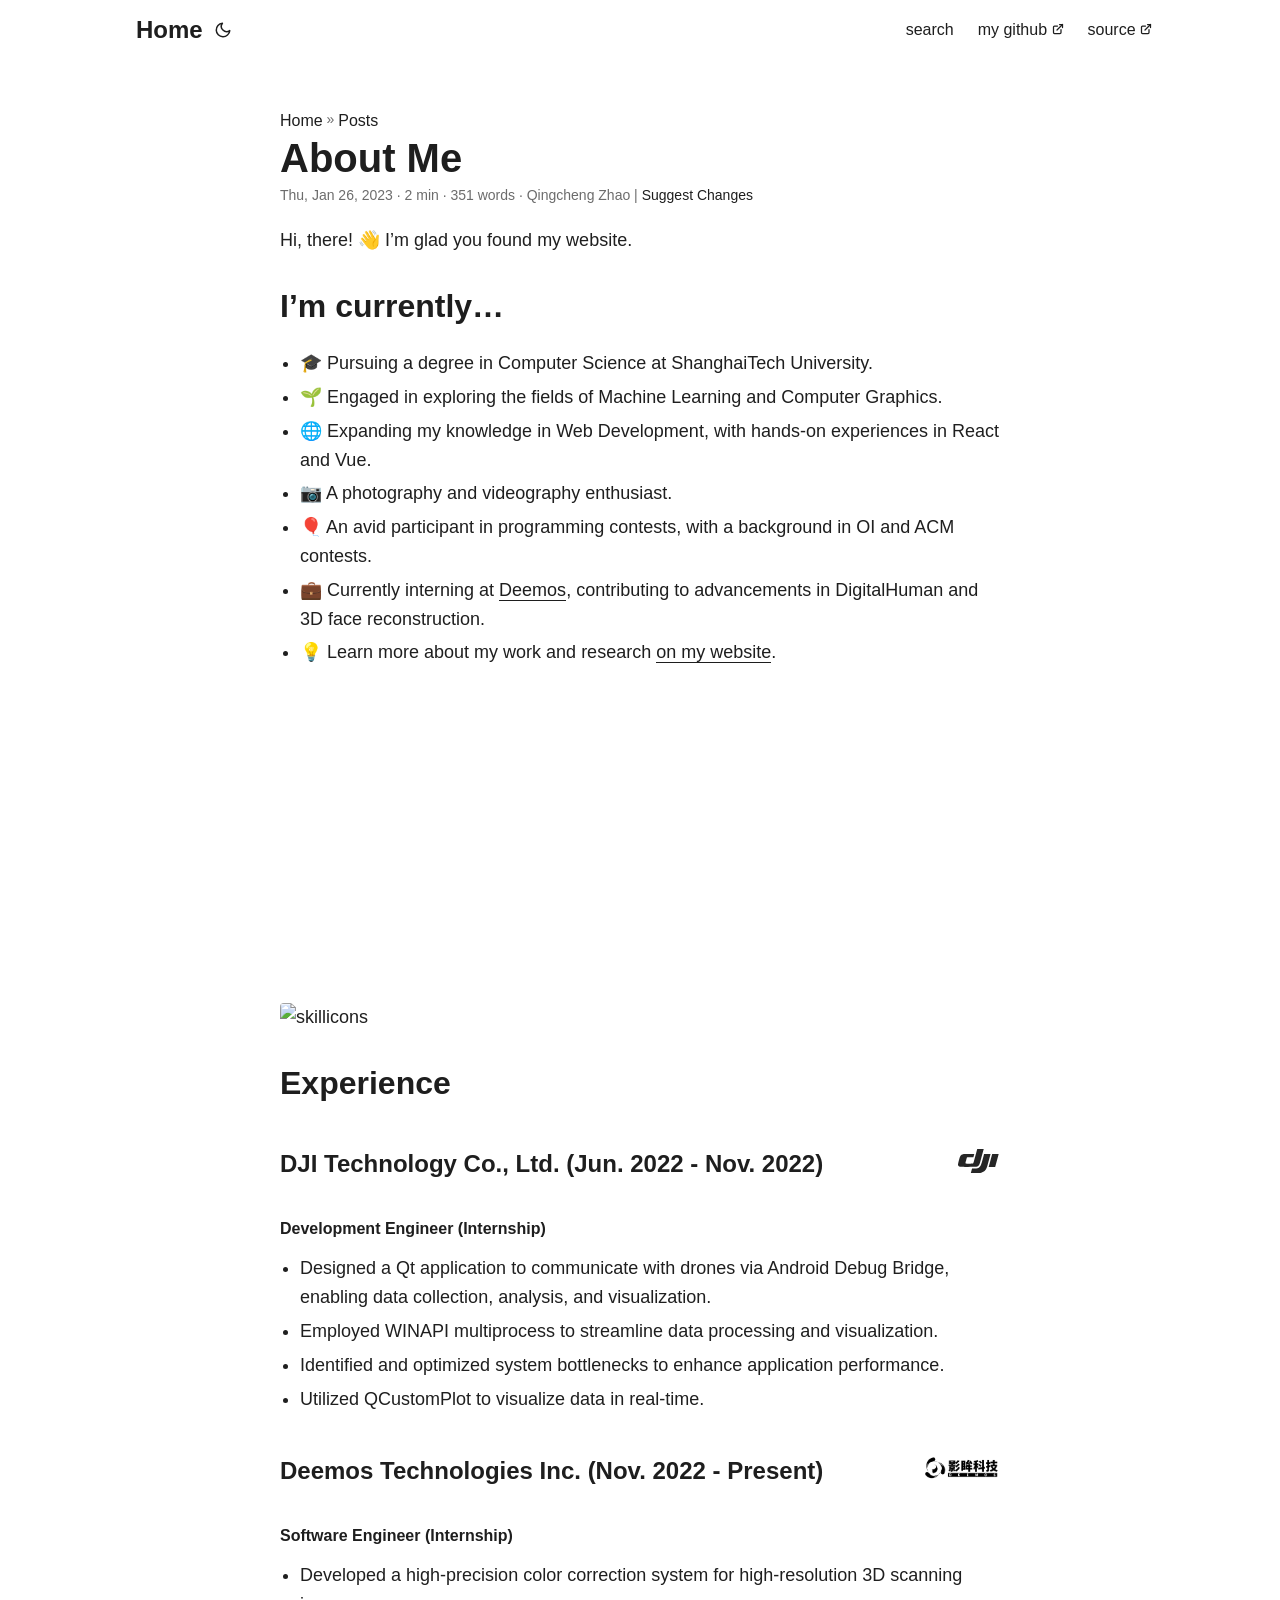
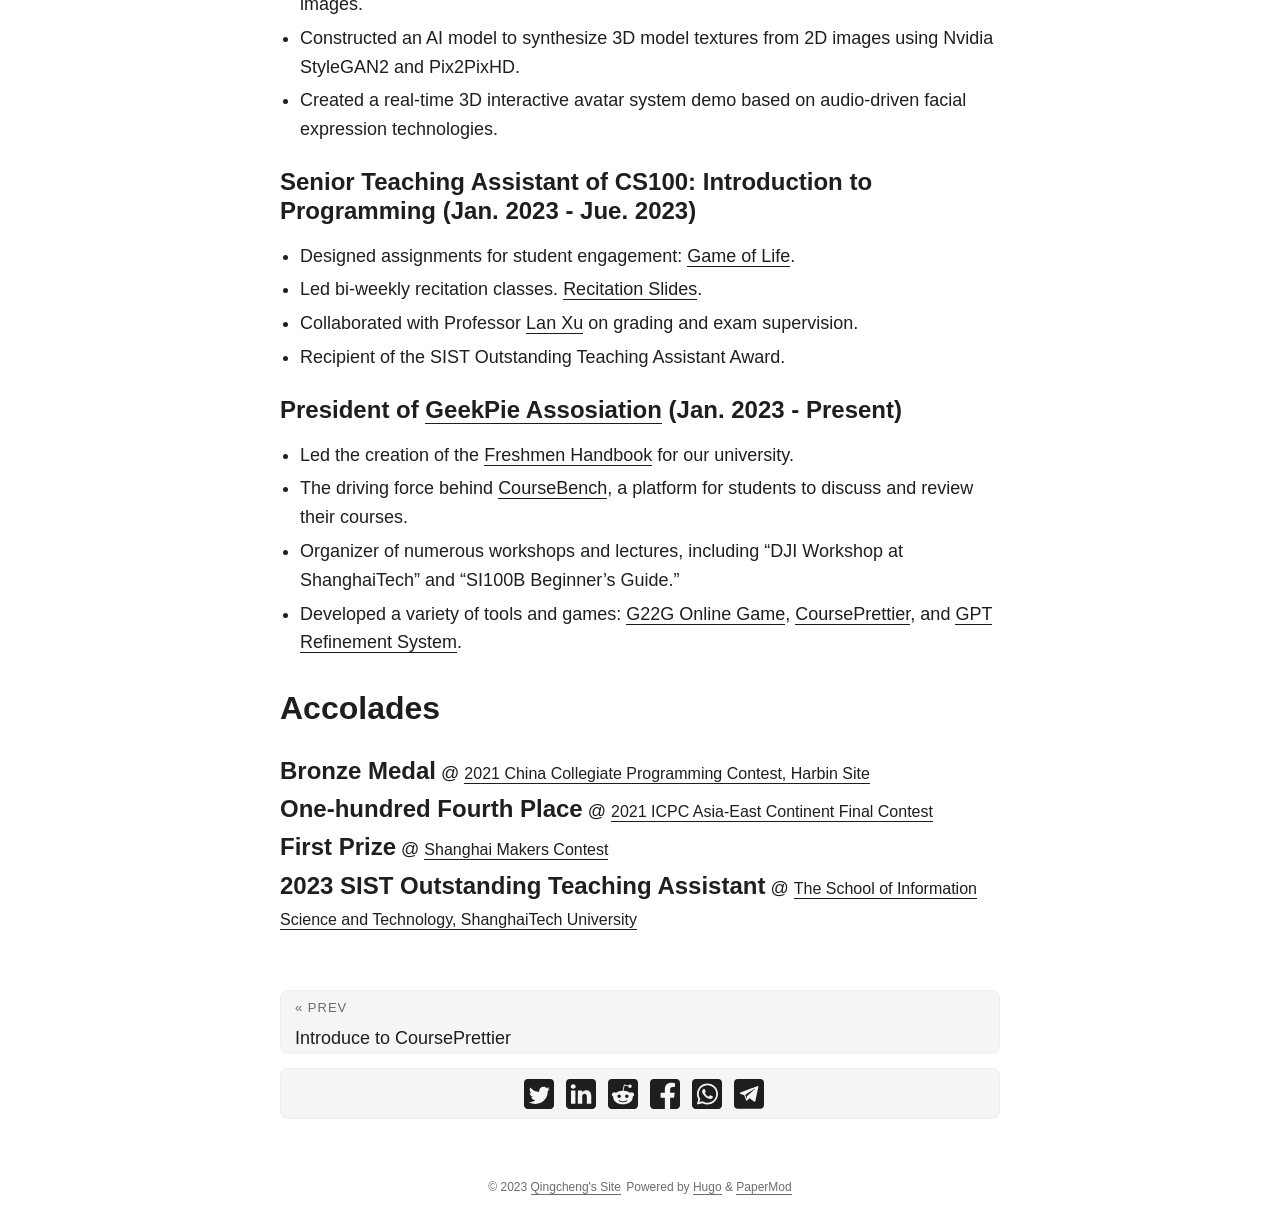
==== commit 9cc3e3df: "upd: reuse README.md in about Clarivy/hugo-homepage@2f144d2f47ad88304fac2467850922a94ab901d9" ====
--- a/about/index.html
+++ b/about/index.html
@@ -2,14 +2,16 @@
 I&rsquo;m currently&mldr; 🎓 Pursuing a degree in Computer Science at ShanghaiTech University. 🌱 Engaged in exploring the fields of Machine Learning and Computer Graphics. 🌐 Expanding my knowledge in Web Development, with hands-on experiences in React and Vue. 📷 A photography and videography enthusiast. 🎈 An avid participant in programming contests, with a background in OI and ACM contests. 💼 Currently interning at Deemos, contributing to advancements in DigitalHuman and 3D face reconstruction."><meta name=author content="Qingcheng Zhao"><link rel=canonical href=https://clarivy.github.io/about/><meta name=google-site-verification content="XYZabc"><meta name=yandex-verification content="XYZabc"><meta name=msvalidate.01 content="XYZabc"><link crossorigin=anonymous href=/assets/css/stylesheet.bccfefac377bc340f06c260aed1bddf49a4354816d7c570d6aac75a997986c95.css integrity="sha256-vM/vrDd7w0DwbCYK7Rvd9JpDVIFtfFcNaqx1qZeYbJU=" rel="preload stylesheet" as=style><script defer crossorigin=anonymous src=/assets/js/highlight.f413e19d0714851f6474e7ee9632408e58ac146fbdbe62747134bea2fa3415e0.js integrity="sha256-9BPhnQcUhR9kdOfuljJAjlisFG+9vmJ0cTS+ovo0FeA=" onload=hljs.initHighlightingOnLoad()></script>
 <link rel=icon href=https://clarivy.github.io/favicon.ico><link rel=icon type=image/png sizes=16x16 href=https://clarivy.github.io/favicon-16x16.png><link rel=icon type=image/png sizes=32x32 href=https://clarivy.github.io/favicon-32x32.png><link rel=apple-touch-icon href=https://clarivy.github.io/apple-touch-icon.png><link rel=mask-icon href=https://clarivy.github.io/safari-pinned-tab.svg><meta name=theme-color content="#2e2e33"><meta name=msapplication-TileColor content="#2e2e33"><noscript><style>#theme-toggle,.top-link{display:none}</style><style>@media(prefers-color-scheme:dark){:root{--theme:rgb(29, 30, 32);--entry:rgb(46, 46, 51);--primary:rgb(218, 218, 219);--secondary:rgb(155, 156, 157);--tertiary:rgb(65, 66, 68);--content:rgb(196, 196, 197);--hljs-bg:rgb(46, 46, 51);--code-bg:rgb(55, 56, 62);--border:rgb(51, 51, 51)}.list{background:var(--theme)}.list:not(.dark)::-webkit-scrollbar-track{background:0 0}.list:not(.dark)::-webkit-scrollbar-thumb{border-color:var(--theme)}}</style></noscript><script type=application/javascript>var doNotTrack=!1;doNotTrack||(function(e,t,n,s,o,i,a){e.GoogleAnalyticsObject=o,e[o]=e[o]||function(){(e[o].q=e[o].q||[]).push(arguments)},e[o].l=1*new Date,i=t.createElement(n),a=t.getElementsByTagName(n)[0],i.async=1,i.src=s,a.parentNode.insertBefore(i,a)}(window,document,"script","https://www.google-analytics.com/analytics.js","ga"),ga("create","UA-123-45","auto"),ga("send","pageview"))</script><meta property="og:title" content="About Me"><meta property="og:description" content="Hi, there! 👋 I&rsquo;m glad you found my website.
 I&rsquo;m currently&mldr; 🎓 Pursuing a degree in Computer Science at ShanghaiTech University. 🌱 Engaged in exploring the fields of Machine Learning and Computer Graphics. 🌐 Expanding my knowledge in Web Development, with hands-on experiences in React and Vue. 📷 A photography and videography enthusiast. 🎈 An avid participant in programming contests, with a background in OI and ACM contests. 💼 Currently interning at Deemos, contributing to advancements in DigitalHuman and 3D face reconstruction."><meta property="og:type" content="article"><meta property="og:url" content="https://clarivy.github.io/about/"><meta property="article:section" content="posts"><meta property="article:published_time" content="2023-01-26T16:25:07+08:00"><meta property="article:modified_time" content="2023-01-26T16:25:07+08:00"><meta property="og:site_name" content="Qingcheng's Site"><meta name=twitter:card content="summary"><meta name=twitter:title content="About Me"><meta name=twitter:description content="Hi, there! 👋 I&rsquo;m glad you found my website.
-I&rsquo;m currently&mldr; 🎓 Pursuing a degree in Computer Science at ShanghaiTech University. 🌱 Engaged in exploring the fields of Machine Learning and Computer Graphics. 🌐 Expanding my knowledge in Web Development, with hands-on experiences in React and Vue. 📷 A photography and videography enthusiast. 🎈 An avid participant in programming contests, with a background in OI and ACM contests. 💼 Currently interning at Deemos, contributing to advancements in DigitalHuman and 3D face reconstruction."><script type=application/ld+json>{"@context":"https://schema.org","@type":"BreadcrumbList","itemListElement":[{"@type":"ListItem","position":1,"name":"Posts","item":"https://clarivy.github.io/posts/"},{"@type":"ListItem","position":2,"name":"About Me","item":"https://clarivy.github.io/about/"}]}</script><script type=application/ld+json>{"@context":"https://schema.org","@type":"BlogPosting","headline":"About Me","name":"About Me","description":"Hi, there! 👋 I\u0026rsquo;m glad you found my website.\nI\u0026rsquo;m currently\u0026hellip; 🎓 Pursuing a degree in Computer Science at ShanghaiTech University. 🌱 Engaged in exploring the fields of Machine Learning and Computer Graphics. 🌐 Expanding my knowledge in Web Development, with hands-on experiences in React and Vue. 📷 A photography and videography enthusiast. 🎈 An avid participant in programming contests, with a background in OI and ACM contests. 💼 Currently interning at Deemos, contributing to advancements in DigitalHuman and 3D face reconstruction.","keywords":[],"articleBody":"Hi, there! 👋 I’m glad you found my website.\nI’m currently… 🎓 Pursuing a degree in Computer Science at ShanghaiTech University. 🌱 Engaged in exploring the fields of Machine Learning and Computer Graphics. 🌐 Expanding my knowledge in Web Development, with hands-on experiences in React and Vue. 📷 A photography and videography enthusiast. 🎈 An avid participant in programming contests, with a background in OI and ACM contests. 💼 Currently interning at Deemos, contributing to advancements in DigitalHuman and 3D face reconstruction. Experience DJI Technology Co., Ltd. (Jun. 2022 - Nov. 2022) Development Engineer (Internship) Designed a Qt application to communicate with drones via Android Debug Bridge, enabling data collection, analysis, and visualization. Employed WINAPI multiprocess to streamline data processing and visualization. Identified and optimized system bottlenecks to enhance application performance. Utilized QCustomPlot to visualize data in real-time. Deemos Technologies Inc. (Nov. 2022 - Present) Software Engineer (Internship) Developed a high-precision color correction system for high-resolution 3D scanning images. Constructed an AI model to synthesize 3D model textures from 2D images using Nvidia StyleGAN2 and Pix2PixHD. Created a real-time 3D interactive avatar system demo based on audio-driven facial expression technologies. Senior Teaching Assistant of CS100: Introduction to Programming (Jan. 2023 - Jue. 2023) Designed assignments for student engagement: Game of Life. Led bi-weekly recitation classes. Recitation Slides. Collaborated with Professor Lan Xu on grading and exam supervision. Recipient of the SIST Outstanding Teaching Assistant Award. President of GeekPie Assosiation (Jan. 2023 - Present) Led the creation of the Freshmen Handbook for our university. The driving force behind CourseBench, a platform for students to discuss and review their courses. Organizer of numerous workshops and lectures, including “DJI Workshop at ShanghaiTech” and “SI100B Beginner’s Guide.” Developed a variety of tools and games: G22G Online Game, CoursePrettier, and GPT Refinement System. Accolades Bronze Medal @ 2021 China Collegiate Programming Contest, Harbin Site One-hundred Fourth Place @ 2021 ICPC Asia-East Continent Final Contest First Prize @ Shanghai Makers Contest ","wordCount":"325","inLanguage":"en","datePublished":"2023-01-26T16:25:07+08:00","dateModified":"2023-01-26T16:25:07+08:00","author":{"@type":"Person","name":"Qingcheng Zhao"},"mainEntityOfPage":{"@type":"WebPage","@id":"https://clarivy.github.io/about/"},"publisher":{"@type":"Organization","name":"Qingcheng's Site","logo":{"@type":"ImageObject","url":"https://clarivy.github.io/favicon.ico"}}}</script></head><body id=top><script>localStorage.getItem("pref-theme")==="dark"?document.body.classList.add("dark"):localStorage.getItem("pref-theme")==="light"?document.body.classList.remove("dark"):window.matchMedia("(prefers-color-scheme: dark)").matches&&document.body.classList.add("dark")</script><header class=header><nav class=nav><div class=logo><a href=https://clarivy.github.io/ accesskey=h title="Home (Alt + H)"><img src=https://clarivy.github.io/favicon.ico alt aria-label=logo height=35>Home</a><div class=logo-switches><button id=theme-toggle accesskey=t title="(Alt + T)"><svg id="moon" xmlns="http://www.w3.org/2000/svg" width="24" height="18" viewBox="0 0 24 24" fill="none" stroke="currentcolor" stroke-width="2" stroke-linecap="round" stroke-linejoin="round"><path d="M21 12.79A9 9 0 1111.21 3 7 7 0 0021 12.79z"/></svg><svg id="sun" xmlns="http://www.w3.org/2000/svg" width="24" height="18" viewBox="0 0 24 24" fill="none" stroke="currentcolor" stroke-width="2" stroke-linecap="round" stroke-linejoin="round"><circle cx="12" cy="12" r="5"/><line x1="12" y1="1" x2="12" y2="3"/><line x1="12" y1="21" x2="12" y2="23"/><line x1="4.22" y1="4.22" x2="5.64" y2="5.64"/><line x1="18.36" y1="18.36" x2="19.78" y2="19.78"/><line x1="1" y1="12" x2="3" y2="12"/><line x1="21" y1="12" x2="23" y2="12"/><line x1="4.22" y1="19.78" x2="5.64" y2="18.36"/><line x1="18.36" y1="5.64" x2="19.78" y2="4.22"/></svg></button></div></div><ul id=menu><li><a href=https://clarivy.github.io/search title="search (Alt + /)" accesskey=/><span>search</span></a></li><li><a href=https://github.com/Clarivy/ title="my github"><span>my github</span>&nbsp;<svg fill="none" shape-rendering="geometricPrecision" stroke="currentcolor" stroke-linecap="round" stroke-linejoin="round" stroke-width="2.5" viewBox="0 0 24 24" height="12" width="12"><path d="M18 13v6a2 2 0 01-2 2H5a2 2 0 01-2-2V8a2 2 0 012-2h6"/><path d="M15 3h6v6"/><path d="M10 14 21 3"/></svg></a></li><li><a href=https://github.com/Clarivy/hugo-homepage title=source><span>source</span>&nbsp;<svg fill="none" shape-rendering="geometricPrecision" stroke="currentcolor" stroke-linecap="round" stroke-linejoin="round" stroke-width="2.5" viewBox="0 0 24 24" height="12" width="12"><path d="M18 13v6a2 2 0 01-2 2H5a2 2 0 01-2-2V8a2 2 0 012-2h6"/><path d="M15 3h6v6"/><path d="M10 14 21 3"/></svg></a></li></ul></nav></header><main class=main><article class=post-single><header class=post-header><div class=breadcrumbs><a href=https://clarivy.github.io/>Home</a>&nbsp;»&nbsp;<a href=https://clarivy.github.io/posts/>Posts</a></div><h1 class=post-title>About Me</h1><div class=post-meta><span title='2023-01-26 16:25:07 +0800 +0800'>Thu, Jan 26, 2023</span>&nbsp;·&nbsp;2 min&nbsp;·&nbsp;325 words&nbsp;·&nbsp;Qingcheng Zhao&nbsp;|&nbsp;<a href=https://github.com/Clarivy/hugo-homepage rel="noopener noreferrer" target=_blank>Suggest Changes</a></div></header><div class=post-content><p>Hi, there! 👋 I&rsquo;m glad you found my website.</p><h2 id=im-currently>I&rsquo;m currently&mldr;<a hidden class=anchor aria-hidden=true href=#im-currently>#</a></h2><ul><li>🎓 Pursuing a degree in Computer Science at ShanghaiTech University.</li><li>🌱 Engaged in exploring the fields of Machine Learning and Computer Graphics.</li><li>🌐 Expanding my knowledge in Web Development, with hands-on experiences in React and Vue.</li><li>📷 A photography and videography enthusiast.</li><li>🎈 An avid participant in programming contests, with a background in OI and ACM contests.</li><li>💼 Currently interning at <a href=https://deemos.com/>Deemos</a>, contributing to advancements in DigitalHuman and 3D face reconstruction.</li></ul><div style=display:flex;justify-content:space-evenly;flex-wrap:wrap><iframe src="https://github-readme-stats-one-bice.vercel.app/api?username=clarivy&theme=transparent&show_icons=true&include_all_commits=true&role=OWNER,ORGANIZATION_MEMBER&count_private=true&line_height=29" style=border:0;overflow:hidden></iframe>
+I&rsquo;m currently&mldr; 🎓 Pursuing a degree in Computer Science at ShanghaiTech University. 🌱 Engaged in exploring the fields of Machine Learning and Computer Graphics. 🌐 Expanding my knowledge in Web Development, with hands-on experiences in React and Vue. 📷 A photography and videography enthusiast. 🎈 An avid participant in programming contests, with a background in OI and ACM contests. 💼 Currently interning at Deemos, contributing to advancements in DigitalHuman and 3D face reconstruction."><script type=application/ld+json>{"@context":"https://schema.org","@type":"BreadcrumbList","itemListElement":[{"@type":"ListItem","position":1,"name":"Posts","item":"https://clarivy.github.io/posts/"},{"@type":"ListItem","position":2,"name":"About Me","item":"https://clarivy.github.io/about/"}]}</script><script type=application/ld+json>{"@context":"https://schema.org","@type":"BlogPosting","headline":"About Me","name":"About Me","description":"Hi, there! 👋 I\u0026rsquo;m glad you found my website.\nI\u0026rsquo;m currently\u0026hellip; 🎓 Pursuing a degree in Computer Science at ShanghaiTech University. 🌱 Engaged in exploring the fields of Machine Learning and Computer Graphics. 🌐 Expanding my knowledge in Web Development, with hands-on experiences in React and Vue. 📷 A photography and videography enthusiast. 🎈 An avid participant in programming contests, with a background in OI and ACM contests. 💼 Currently interning at Deemos, contributing to advancements in DigitalHuman and 3D face reconstruction.","keywords":[],"articleBody":"Hi, there! 👋 I’m glad you found my website.\nI’m currently… 🎓 Pursuing a degree in Computer Science at ShanghaiTech University. 🌱 Engaged in exploring the fields of Machine Learning and Computer Graphics. 🌐 Expanding my knowledge in Web Development, with hands-on experiences in React and Vue. 📷 A photography and videography enthusiast. 🎈 An avid participant in programming contests, with a background in OI and ACM contests. 💼 Currently interning at Deemos, contributing to advancements in DigitalHuman and 3D face reconstruction. 💡 Learn more about my work and research on my website. Experience DJI Technology Co., Ltd. (Jun. 2022 - Nov. 2022) Development Engineer (Internship) Designed a Qt application to communicate with drones via Android Debug Bridge, enabling data collection, analysis, and visualization. Employed WINAPI multiprocess to streamline data processing and visualization. Identified and optimized system bottlenecks to enhance application performance. Utilized QCustomPlot to visualize data in real-time. Deemos Technologies Inc. (Nov. 2022 - Present) Software Engineer (Internship) Developed a high-precision color correction system for high-resolution 3D scanning images. Constructed an AI model to synthesize 3D model textures from 2D images using Nvidia StyleGAN2 and Pix2PixHD. Created a real-time 3D interactive avatar system demo based on audio-driven facial expression technologies. Senior Teaching Assistant of CS100: Introduction to Programming (Jan. 2023 - Jue. 2023) Designed assignments for student engagement: Game of Life. Led bi-weekly recitation classes. Recitation Slides. Collaborated with Professor Lan Xu on grading and exam supervision. Recipient of the SIST Outstanding Teaching Assistant Award. President of GeekPie Assosiation (Jan. 2023 - Present) Led the creation of the Freshmen Handbook for our university. The driving force behind CourseBench, a platform for students to discuss and review their courses. Organizer of numerous workshops and lectures, including “DJI Workshop at ShanghaiTech” and “SI100B Beginner’s Guide.” Developed a variety of tools and games: G22G Online Game, CoursePrettier, and GPT Refinement System. Accolades Bronze Medal @ 2021 China Collegiate Programming Contest, Harbin Site One-hundred Fourth Place @ 2021 ICPC Asia-East Continent Final Contest First Prize @ Shanghai Makers Contest 2023 SIST Outstanding Teaching Assistant @ The School of Information Science and Technology, ShanghaiTech University ","wordCount":"351","inLanguage":"en","datePublished":"2023-01-26T16:25:07+08:00","dateModified":"2023-01-26T16:25:07+08:00","author":{"@type":"Person","name":"Qingcheng Zhao"},"mainEntityOfPage":{"@type":"WebPage","@id":"https://clarivy.github.io/about/"},"publisher":{"@type":"Organization","name":"Qingcheng's Site","logo":{"@type":"ImageObject","url":"https://clarivy.github.io/favicon.ico"}}}</script></head><body id=top><script>localStorage.getItem("pref-theme")==="dark"?document.body.classList.add("dark"):localStorage.getItem("pref-theme")==="light"?document.body.classList.remove("dark"):window.matchMedia("(prefers-color-scheme: dark)").matches&&document.body.classList.add("dark")</script><header class=header><nav class=nav><div class=logo><a href=https://clarivy.github.io/ accesskey=h title="Home (Alt + H)"><img src=https://clarivy.github.io/favicon.ico alt aria-label=logo height=35>Home</a><div class=logo-switches><button id=theme-toggle accesskey=t title="(Alt + T)"><svg id="moon" xmlns="http://www.w3.org/2000/svg" width="24" height="18" viewBox="0 0 24 24" fill="none" stroke="currentcolor" stroke-width="2" stroke-linecap="round" stroke-linejoin="round"><path d="M21 12.79A9 9 0 1111.21 3 7 7 0 0021 12.79z"/></svg><svg id="sun" xmlns="http://www.w3.org/2000/svg" width="24" height="18" viewBox="0 0 24 24" fill="none" stroke="currentcolor" stroke-width="2" stroke-linecap="round" stroke-linejoin="round"><circle cx="12" cy="12" r="5"/><line x1="12" y1="1" x2="12" y2="3"/><line x1="12" y1="21" x2="12" y2="23"/><line x1="4.22" y1="4.22" x2="5.64" y2="5.64"/><line x1="18.36" y1="18.36" x2="19.78" y2="19.78"/><line x1="1" y1="12" x2="3" y2="12"/><line x1="21" y1="12" x2="23" y2="12"/><line x1="4.22" y1="19.78" x2="5.64" y2="18.36"/><line x1="18.36" y1="5.64" x2="19.78" y2="4.22"/></svg></button></div></div><ul id=menu><li><a href=https://clarivy.github.io/search title="search (Alt + /)" accesskey=/><span>search</span></a></li><li><a href=https://github.com/Clarivy/ title="my github"><span>my github</span>&nbsp;<svg fill="none" shape-rendering="geometricPrecision" stroke="currentcolor" stroke-linecap="round" stroke-linejoin="round" stroke-width="2.5" viewBox="0 0 24 24" height="12" width="12"><path d="M18 13v6a2 2 0 01-2 2H5a2 2 0 01-2-2V8a2 2 0 012-2h6"/><path d="M15 3h6v6"/><path d="M10 14 21 3"/></svg></a></li><li><a href=https://github.com/Clarivy/hugo-homepage title=source><span>source</span>&nbsp;<svg fill="none" shape-rendering="geometricPrecision" stroke="currentcolor" stroke-linecap="round" stroke-linejoin="round" stroke-width="2.5" viewBox="0 0 24 24" height="12" width="12"><path d="M18 13v6a2 2 0 01-2 2H5a2 2 0 01-2-2V8a2 2 0 012-2h6"/><path d="M15 3h6v6"/><path d="M10 14 21 3"/></svg></a></li></ul></nav></header><main class=main><article class=post-single><header class=post-header><div class=breadcrumbs><a href=https://clarivy.github.io/>Home</a>&nbsp;»&nbsp;<a href=https://clarivy.github.io/posts/>Posts</a></div><h1 class=post-title>About Me</h1><div class=post-meta><span title='2023-01-26 16:25:07 +0800 +0800'>Thu, Jan 26, 2023</span>&nbsp;·&nbsp;2 min&nbsp;·&nbsp;351 words&nbsp;·&nbsp;Qingcheng Zhao&nbsp;|&nbsp;<a href=https://github.com/Clarivy/hugo-homepage rel="noopener noreferrer" target=_blank>Suggest Changes</a></div></header><div class=post-content><p>Hi, there! 👋 I&rsquo;m glad you found my website.</p><h2 id=im-currently>I&rsquo;m currently&mldr;<a hidden class=anchor aria-hidden=true href=#im-currently>#</a></h2><ul><li>🎓 Pursuing a degree in Computer Science at ShanghaiTech University.</li><li>🌱 Engaged in exploring the fields of Machine Learning and Computer Graphics.</li><li>🌐 Expanding my knowledge in Web Development, with hands-on experiences in React and Vue.</li><li>📷 A photography and videography enthusiast.</li><li>🎈 An avid participant in programming contests, with a background in OI and ACM contests.</li><li>💼 Currently interning at <a href=https://deemos.com/>Deemos</a>, contributing to advancements in DigitalHuman and 3D face reconstruction.</li><li>💡 Learn more about my work and research <a href=https://clarivy.github.io/>on my website</a>.</li></ul><div style=display:flex;justify-content:space-evenly;flex-wrap:wrap><iframe src="https://github-readme-stats-one-bice.vercel.app/api?username=clarivy&theme=transparent&show_icons=true&include_all_commits=true&role=OWNER,ORGANIZATION_MEMBER&count_private=true&line_height=29" style=border:0;overflow:hidden></iframe>
 <iframe src="https://github-readme-stats.vercel.app/api/top-langs/?username=clarivy&theme=transparent&layout=compact&langs_count=6&include_all_commits=true&role=OWNER,ORGANIZATION_MEMBER&include_orgs=true" style=border:0;overflow:hidden></iframe></div><div style=display:flex;justify-content:space-evenly;flex-wrap:wrap><iframe src="https://github-readme-streak-stats.herokuapp.com/?user=clarivy&hide_border=true&background=EBEBEB00&theme=tokyonight&mode=weekly" style=border:0></iframe></div><p><img loading=lazy src="https://skillicons.dev/icons?i=cpp,py,pytorch,qt,cmake,git,github,linux,md,matlab,react,regex,vim,vite,vscode,vue,nextjs,nodejs,fastapi,docker,d3,js,ts,html,css,arduino,blender,c,webpack,visualstudio" alt=skillicons></p><h2 id=experience>Experience<a hidden class=anchor aria-hidden=true href=#experience>#</a></h2><div style=display:flex;justify-content:space-between;align-items:center><h3>DJI Technology Co., Ltd. (Jun. 2022 - Nov. 2022)</h3><img src=/posts/about/images/dji.svg style=height:24px;margin:0></img></div><h4 id=development-engineer-internship>Development Engineer (Internship)<a hidden class=anchor aria-hidden=true href=#development-engineer-internship>#</a></h4><ul><li>Designed a Qt application to communicate with drones via Android Debug Bridge, enabling data collection, analysis, and visualization.</li><li>Employed WINAPI multiprocess to streamline data processing and visualization.</li><li>Identified and optimized system bottlenecks to enhance application performance.</li><li>Utilized QCustomPlot to visualize data in real-time.</li></ul><div style=display:flex;justify-content:space-between;align-items:center><h3>Deemos Technologies Inc. (Nov. 2022 - Present)</h3><img src=/posts/about/images/deemos-dark.png style=height:24px;margin:0></img></div><h4 id=software-engineer-internship>Software Engineer (Internship)<a hidden class=anchor aria-hidden=true href=#software-engineer-internship>#</a></h4><ul><li>Developed a high-precision color correction system for high-resolution 3D scanning images.</li><li>Constructed an AI model to synthesize 3D model textures from 2D images using Nvidia StyleGAN2 and Pix2PixHD.</li><li>Created a real-time 3D interactive avatar system demo based on audio-driven facial expression technologies.</li></ul><h3 id=senior-teaching-assistant-of-cs100-introduction-to-programming-jan-2023---jue-2023>Senior Teaching Assistant of CS100: Introduction to Programming (Jan. 2023 - Jue. 2023)<a hidden class=anchor aria-hidden=true href=#senior-teaching-assistant-of-cs100-introduction-to-programming-jan-2023---jue-2023>#</a></h3><ul><li>Designed assignments for student engagement: <a href=https://github.com/Clarivy/GameOfLife-Homework>Game of Life</a>.</li><li>Led bi-weekly recitation classes. <a href=https://github.com/GKxxQAQ/CS100-recitations-spring2023>Recitation Slides</a>.</li><li>Collaborated with Professor <a href=https://www.xu-lan.com/>Lan Xu</a> on grading and exam supervision.</li><li>Recipient of the SIST Outstanding Teaching Assistant Award.</li></ul><h3 id=president-of-geekpie-assosiationhttpsgithubcomshanghaitechgeekpie-jan-2023---present>President of <a href=https://github.com/ShanghaitechGeekPie/>GeekPie Assosiation</a> (Jan. 2023 - Present)<a hidden class=anchor aria-hidden=true href=#president-of-geekpie-assosiationhttpsgithubcomshanghaitechgeekpie-jan-2023---present>#</a></h3><ul><li>Led the creation of the <a href=https://github.com/ShanghaitechGeekPie/fresh>Freshmen Handbook</a> for our university.</li><li>The driving force behind <a href=https://github.com/ShanghaitechGeekPie/coursebench-frontend>CourseBench</a>, a platform for students to discuss and review their courses.</li><li>Organizer of numerous workshops and lectures, including &ldquo;DJI Workshop at ShanghaiTech&rdquo; and &ldquo;SI100B Beginner&rsquo;s Guide.&rdquo;</li><li>Developed a variety of tools and games: <a href=https://github.com/ShanghaitechGeekPie/g22g-frontend>G22G Online Game</a>, <a href=https://github.com/Clarivy/CoursePrettier-frontend>CoursePrettier</a>, and <a href=https://github.com/Clarivy/CourseBench_GPTWorker/>GPT Refinement System</a>.</li></ul><h2 id=accolades>Accolades<a hidden class=anchor aria-hidden=true href=#accolades>#</a></h2><div><span style=font-size:24px;font-weight:700>Bronze Medal</span>
 <span>@</span>
 <a href=/posts/about/images/CCPC_HRB.jpg><span style=font-size:16px;font-weight:400>2021 China Collegiate Programming Contest, Harbin Site</span></a></div><div><span style=font-size:24px;font-weight:700>One-hundred Fourth Place</span>
 <span>@</span>
 <a href=/posts/about/images/ECFinal.jpg><span style=font-size:16px;font-weight:400>2021 ICPC Asia-East Continent Final Contest</span></a></div><div><span style=font-size:24px;font-weight:700>First Prize</span>
 <span>@</span>
-<a href=/posts/about/images/ShanghaiMaker.jpg><span style=font-size:16px;font-weight:400>Shanghai Makers Contest</span></a></div></div><footer class=post-footer><ul class=post-tags></ul><nav class=paginav><a class=prev href=https://clarivy.github.io/posts/courseprettier/courseprettier/><span class=title>« Prev</span><br><span>Introduce to CoursePrettier</span></a></nav><div class=share-buttons><a target=_blank rel="noopener noreferrer" aria-label="share About Me on twitter" href="https://twitter.com/intent/tweet/?text=About%20Me&amp;url=https%3a%2f%2fclarivy.github.io%2fabout%2f&amp;hashtags="><svg viewBox="0 0 512 512" height="30" width="30" fill="currentcolor"><path d="M449.446.0C483.971.0 512 28.03 512 62.554v386.892C512 483.97 483.97 512 449.446 512H62.554c-34.524.0-62.554-28.03-62.554-62.554V62.554c0-34.524 28.029-62.554 62.554-62.554h386.892zM195.519 424.544c135.939.0 210.268-112.643 210.268-210.268.0-3.218.0-6.437-.153-9.502 14.406-10.421 26.973-23.448 36.935-38.314-13.18 5.824-27.433 9.809-42.452 11.648 15.326-9.196 26.973-23.602 32.49-40.92-14.252 8.429-30.038 14.56-46.896 17.931-13.487-14.406-32.644-23.295-53.946-23.295-40.767.0-73.87 33.104-73.87 73.87.0 5.824.613 11.494 1.992 16.858-61.456-3.065-115.862-32.49-152.337-77.241-6.284 10.881-9.962 23.601-9.962 37.088.0 25.594 13.027 48.276 32.95 61.456-12.107-.307-23.448-3.678-33.41-9.196v.92c0 35.862 25.441 65.594 59.311 72.49-6.13 1.686-12.72 2.606-19.464 2.606-4.751.0-9.348-.46-13.946-1.38 9.349 29.426 36.628 50.728 68.965 51.341-25.287 19.771-57.164 31.571-91.8 31.571-5.977.0-11.801-.306-17.625-1.073 32.337 21.15 71.264 33.41 112.95 33.41z"/></svg></a><a target=_blank rel="noopener noreferrer" aria-label="share About Me on linkedin" href="https://www.linkedin.com/shareArticle?mini=true&amp;url=https%3a%2f%2fclarivy.github.io%2fabout%2f&amp;title=About%20Me&amp;summary=About%20Me&amp;source=https%3a%2f%2fclarivy.github.io%2fabout%2f"><svg viewBox="0 0 512 512" height="30" width="30" fill="currentcolor"><path d="M449.446.0C483.971.0 512 28.03 512 62.554v386.892C512 483.97 483.97 512 449.446 512H62.554c-34.524.0-62.554-28.03-62.554-62.554V62.554c0-34.524 28.029-62.554 62.554-62.554h386.892zM160.461 423.278V197.561h-75.04v225.717h75.04zm270.539.0V293.839c0-69.333-37.018-101.586-86.381-101.586-39.804.0-57.634 21.891-67.617 37.266v-31.958h-75.021c.995 21.181.0 225.717.0 225.717h75.02V297.222c0-6.748.486-13.492 2.474-18.315 5.414-13.475 17.767-27.434 38.494-27.434 27.135.0 38.007 20.707 38.007 51.037v120.768H431zM123.448 88.722C97.774 88.722 81 105.601 81 127.724c0 21.658 16.264 39.002 41.455 39.002h.484c26.165.0 42.452-17.344 42.452-39.002-.485-22.092-16.241-38.954-41.943-39.002z"/></svg></a><a target=_blank rel="noopener noreferrer" aria-label="share About Me on reddit" href="https://reddit.com/submit?url=https%3a%2f%2fclarivy.github.io%2fabout%2f&title=About%20Me"><svg viewBox="0 0 512 512" height="30" width="30" fill="currentcolor"><path d="M449.446.0C483.971.0 512 28.03 512 62.554v386.892C512 483.97 483.97 512 449.446 512H62.554c-34.524.0-62.554-28.03-62.554-62.554V62.554c0-34.524 28.029-62.554 62.554-62.554h386.892zM446 265.638c0-22.964-18.616-41.58-41.58-41.58-11.211.0-21.361 4.457-28.841 11.666-28.424-20.508-67.586-33.757-111.204-35.278l18.941-89.121 61.884 13.157c.756 15.734 13.642 28.29 29.56 28.29 16.407.0 29.706-13.299 29.706-29.701.0-16.403-13.299-29.702-29.706-29.702-11.666.0-21.657 6.792-26.515 16.578l-69.105-14.69c-1.922-.418-3.939-.042-5.585 1.036-1.658 1.073-2.811 2.761-3.224 4.686l-21.152 99.438c-44.258 1.228-84.046 14.494-112.837 35.232-7.468-7.164-17.589-11.591-28.757-11.591-22.965.0-41.585 18.616-41.585 41.58.0 16.896 10.095 31.41 24.568 37.918-.639 4.135-.99 8.328-.99 12.576.0 63.977 74.469 115.836 166.33 115.836s166.334-51.859 166.334-115.836c0-4.218-.347-8.387-.977-12.493 14.564-6.47 24.735-21.034 24.735-38.001zM326.526 373.831c-20.27 20.241-59.115 21.816-70.534 21.816-11.428.0-50.277-1.575-70.522-21.82-3.007-3.008-3.007-7.882.0-10.889 3.003-2.999 7.882-3.003 10.885.0 12.777 12.781 40.11 17.317 59.637 17.317 19.522.0 46.86-4.536 59.657-17.321 3.016-2.999 7.886-2.995 10.885.008 3.008 3.011 3.003 7.882-.008 10.889zm-5.23-48.781c-16.373.0-29.701-13.324-29.701-29.698.0-16.381 13.328-29.714 29.701-29.714 16.378.0 29.706 13.333 29.706 29.714.0 16.374-13.328 29.698-29.706 29.698zM160.91 295.348c0-16.381 13.328-29.71 29.714-29.71 16.369.0 29.689 13.329 29.689 29.71.0 16.373-13.32 29.693-29.689 29.693-16.386.0-29.714-13.32-29.714-29.693z"/></svg></a><a target=_blank rel="noopener noreferrer" aria-label="share About Me on facebook" href="https://facebook.com/sharer/sharer.php?u=https%3a%2f%2fclarivy.github.io%2fabout%2f"><svg viewBox="0 0 512 512" height="30" width="30" fill="currentcolor"><path d="M449.446.0C483.971.0 512 28.03 512 62.554v386.892C512 483.97 483.97 512 449.446 512H342.978V319.085h66.6l12.672-82.621h-79.272v-53.617c0-22.603 11.073-44.636 46.58-44.636H425.6v-70.34s-32.71-5.582-63.982-5.582c-65.288.0-107.96 39.569-107.96 111.204v62.971h-72.573v82.621h72.573V512h-191.104c-34.524.0-62.554-28.03-62.554-62.554V62.554c0-34.524 28.029-62.554 62.554-62.554h386.892z"/></svg></a><a target=_blank rel="noopener noreferrer" aria-label="share About Me on whatsapp" href="https://api.whatsapp.com/send?text=About%20Me%20-%20https%3a%2f%2fclarivy.github.io%2fabout%2f"><svg viewBox="0 0 512 512" height="30" width="30" fill="currentcolor"><path d="M449.446.0C483.971.0 512 28.03 512 62.554v386.892C512 483.97 483.97 512 449.446 512H62.554c-34.524.0-62.554-28.03-62.554-62.554V62.554c0-34.524 28.029-62.554 62.554-62.554h386.892zm-58.673 127.703c-33.842-33.881-78.847-52.548-126.798-52.568-98.799.0-179.21 80.405-179.249 179.234-.013 31.593 8.241 62.428 23.927 89.612l-25.429 92.884 95.021-24.925c26.181 14.28 55.659 21.807 85.658 21.816h.074c98.789.0 179.206-80.413 179.247-179.243.018-47.895-18.61-92.93-52.451-126.81zM263.976 403.485h-.06c-26.734-.01-52.954-7.193-75.828-20.767l-5.441-3.229-56.386 14.792 15.05-54.977-3.542-5.637c-14.913-23.72-22.791-51.136-22.779-79.287.033-82.142 66.867-148.971 149.046-148.971 39.793.014 77.199 15.531 105.329 43.692 28.128 28.16 43.609 65.592 43.594 105.4-.034 82.149-66.866 148.983-148.983 148.984zm81.721-111.581c-4.479-2.242-26.499-13.075-30.604-14.571-4.105-1.495-7.091-2.241-10.077 2.241-2.986 4.483-11.569 14.572-14.182 17.562-2.612 2.988-5.225 3.364-9.703 1.12-4.479-2.241-18.91-6.97-36.017-22.23C231.8 264.15 222.81 249.484 220.198 245s-.279-6.908 1.963-9.14c2.016-2.007 4.48-5.232 6.719-7.847 2.24-2.615 2.986-4.484 4.479-7.472 1.493-2.99.747-5.604-.374-7.846-1.119-2.241-10.077-24.288-13.809-33.256-3.635-8.733-7.327-7.55-10.077-7.688-2.609-.13-5.598-.158-8.583-.158-2.986.0-7.839 1.121-11.944 5.604-4.105 4.484-15.675 15.32-15.675 37.364.0 22.046 16.048 43.342 18.287 46.332 2.24 2.99 31.582 48.227 76.511 67.627 10.685 4.615 19.028 7.371 25.533 9.434 10.728 3.41 20.492 2.929 28.209 1.775 8.605-1.285 26.499-10.833 30.231-21.295 3.732-10.464 3.732-19.431 2.612-21.298-1.119-1.869-4.105-2.99-8.583-5.232z"/></svg></a><a target=_blank rel="noopener noreferrer" aria-label="share About Me on telegram" href="https://telegram.me/share/url?text=About%20Me&amp;url=https%3a%2f%2fclarivy.github.io%2fabout%2f"><svg viewBox="2 2 28 28" height="30" width="30" fill="currentcolor"><path d="M26.49 29.86H5.5a3.37 3.37.0 01-2.47-1 3.35 3.35.0 01-1-2.47V5.48A3.36 3.36.0 013 3 3.37 3.37.0 015.5 2h21A3.38 3.38.0 0129 3a3.36 3.36.0 011 2.46V26.37a3.35 3.35.0 01-1 2.47 3.38 3.38.0 01-2.51 1.02zm-5.38-6.71a.79.79.0 00.85-.66L24.73 9.24a.55.55.0 00-.18-.46.62.62.0 00-.41-.17q-.08.0-16.53 6.11a.59.59.0 00-.41.59.57.57.0 00.43.52l4 1.24 1.61 4.83a.62.62.0 00.63.43.56.56.0 00.4-.17L16.54 20l4.09 3A.9.9.0 0021.11 23.15zM13.8 20.71l-1.21-4q8.72-5.55 8.78-5.55c.15.0.23.0.23.16a.18.18.0 010 .06s-2.51 2.3-7.52 6.8z"/></svg></a></div></footer></article></main><footer class=footer><span>&copy; 2023 <a href=https://clarivy.github.io/>Qingcheng's Site</a></span>
+<a href=/posts/about/images/ShanghaiMaker.jpg><span style=font-size:16px;font-weight:400>Shanghai Makers Contest</span></a></div><div><span style=font-size:24px;font-weight:700>2023 SIST Outstanding Teaching Assistant</span>
+<span>@</span>
+<a href=/posts/about/images/ta.jpg><span style=font-size:16px;font-weight:400>The School of Information Science and Technology, ShanghaiTech University</span></a></div></div><footer class=post-footer><ul class=post-tags></ul><nav class=paginav><a class=prev href=https://clarivy.github.io/posts/courseprettier/courseprettier/><span class=title>« Prev</span><br><span>Introduce to CoursePrettier</span></a></nav><div class=share-buttons><a target=_blank rel="noopener noreferrer" aria-label="share About Me on twitter" href="https://twitter.com/intent/tweet/?text=About%20Me&amp;url=https%3a%2f%2fclarivy.github.io%2fabout%2f&amp;hashtags="><svg viewBox="0 0 512 512" height="30" width="30" fill="currentcolor"><path d="M449.446.0C483.971.0 512 28.03 512 62.554v386.892C512 483.97 483.97 512 449.446 512H62.554c-34.524.0-62.554-28.03-62.554-62.554V62.554c0-34.524 28.029-62.554 62.554-62.554h386.892zM195.519 424.544c135.939.0 210.268-112.643 210.268-210.268.0-3.218.0-6.437-.153-9.502 14.406-10.421 26.973-23.448 36.935-38.314-13.18 5.824-27.433 9.809-42.452 11.648 15.326-9.196 26.973-23.602 32.49-40.92-14.252 8.429-30.038 14.56-46.896 17.931-13.487-14.406-32.644-23.295-53.946-23.295-40.767.0-73.87 33.104-73.87 73.87.0 5.824.613 11.494 1.992 16.858-61.456-3.065-115.862-32.49-152.337-77.241-6.284 10.881-9.962 23.601-9.962 37.088.0 25.594 13.027 48.276 32.95 61.456-12.107-.307-23.448-3.678-33.41-9.196v.92c0 35.862 25.441 65.594 59.311 72.49-6.13 1.686-12.72 2.606-19.464 2.606-4.751.0-9.348-.46-13.946-1.38 9.349 29.426 36.628 50.728 68.965 51.341-25.287 19.771-57.164 31.571-91.8 31.571-5.977.0-11.801-.306-17.625-1.073 32.337 21.15 71.264 33.41 112.95 33.41z"/></svg></a><a target=_blank rel="noopener noreferrer" aria-label="share About Me on linkedin" href="https://www.linkedin.com/shareArticle?mini=true&amp;url=https%3a%2f%2fclarivy.github.io%2fabout%2f&amp;title=About%20Me&amp;summary=About%20Me&amp;source=https%3a%2f%2fclarivy.github.io%2fabout%2f"><svg viewBox="0 0 512 512" height="30" width="30" fill="currentcolor"><path d="M449.446.0C483.971.0 512 28.03 512 62.554v386.892C512 483.97 483.97 512 449.446 512H62.554c-34.524.0-62.554-28.03-62.554-62.554V62.554c0-34.524 28.029-62.554 62.554-62.554h386.892zM160.461 423.278V197.561h-75.04v225.717h75.04zm270.539.0V293.839c0-69.333-37.018-101.586-86.381-101.586-39.804.0-57.634 21.891-67.617 37.266v-31.958h-75.021c.995 21.181.0 225.717.0 225.717h75.02V297.222c0-6.748.486-13.492 2.474-18.315 5.414-13.475 17.767-27.434 38.494-27.434 27.135.0 38.007 20.707 38.007 51.037v120.768H431zM123.448 88.722C97.774 88.722 81 105.601 81 127.724c0 21.658 16.264 39.002 41.455 39.002h.484c26.165.0 42.452-17.344 42.452-39.002-.485-22.092-16.241-38.954-41.943-39.002z"/></svg></a><a target=_blank rel="noopener noreferrer" aria-label="share About Me on reddit" href="https://reddit.com/submit?url=https%3a%2f%2fclarivy.github.io%2fabout%2f&title=About%20Me"><svg viewBox="0 0 512 512" height="30" width="30" fill="currentcolor"><path d="M449.446.0C483.971.0 512 28.03 512 62.554v386.892C512 483.97 483.97 512 449.446 512H62.554c-34.524.0-62.554-28.03-62.554-62.554V62.554c0-34.524 28.029-62.554 62.554-62.554h386.892zM446 265.638c0-22.964-18.616-41.58-41.58-41.58-11.211.0-21.361 4.457-28.841 11.666-28.424-20.508-67.586-33.757-111.204-35.278l18.941-89.121 61.884 13.157c.756 15.734 13.642 28.29 29.56 28.29 16.407.0 29.706-13.299 29.706-29.701.0-16.403-13.299-29.702-29.706-29.702-11.666.0-21.657 6.792-26.515 16.578l-69.105-14.69c-1.922-.418-3.939-.042-5.585 1.036-1.658 1.073-2.811 2.761-3.224 4.686l-21.152 99.438c-44.258 1.228-84.046 14.494-112.837 35.232-7.468-7.164-17.589-11.591-28.757-11.591-22.965.0-41.585 18.616-41.585 41.58.0 16.896 10.095 31.41 24.568 37.918-.639 4.135-.99 8.328-.99 12.576.0 63.977 74.469 115.836 166.33 115.836s166.334-51.859 166.334-115.836c0-4.218-.347-8.387-.977-12.493 14.564-6.47 24.735-21.034 24.735-38.001zM326.526 373.831c-20.27 20.241-59.115 21.816-70.534 21.816-11.428.0-50.277-1.575-70.522-21.82-3.007-3.008-3.007-7.882.0-10.889 3.003-2.999 7.882-3.003 10.885.0 12.777 12.781 40.11 17.317 59.637 17.317 19.522.0 46.86-4.536 59.657-17.321 3.016-2.999 7.886-2.995 10.885.008 3.008 3.011 3.003 7.882-.008 10.889zm-5.23-48.781c-16.373.0-29.701-13.324-29.701-29.698.0-16.381 13.328-29.714 29.701-29.714 16.378.0 29.706 13.333 29.706 29.714.0 16.374-13.328 29.698-29.706 29.698zM160.91 295.348c0-16.381 13.328-29.71 29.714-29.71 16.369.0 29.689 13.329 29.689 29.71.0 16.373-13.32 29.693-29.689 29.693-16.386.0-29.714-13.32-29.714-29.693z"/></svg></a><a target=_blank rel="noopener noreferrer" aria-label="share About Me on facebook" href="https://facebook.com/sharer/sharer.php?u=https%3a%2f%2fclarivy.github.io%2fabout%2f"><svg viewBox="0 0 512 512" height="30" width="30" fill="currentcolor"><path d="M449.446.0C483.971.0 512 28.03 512 62.554v386.892C512 483.97 483.97 512 449.446 512H342.978V319.085h66.6l12.672-82.621h-79.272v-53.617c0-22.603 11.073-44.636 46.58-44.636H425.6v-70.34s-32.71-5.582-63.982-5.582c-65.288.0-107.96 39.569-107.96 111.204v62.971h-72.573v82.621h72.573V512h-191.104c-34.524.0-62.554-28.03-62.554-62.554V62.554c0-34.524 28.029-62.554 62.554-62.554h386.892z"/></svg></a><a target=_blank rel="noopener noreferrer" aria-label="share About Me on whatsapp" href="https://api.whatsapp.com/send?text=About%20Me%20-%20https%3a%2f%2fclarivy.github.io%2fabout%2f"><svg viewBox="0 0 512 512" height="30" width="30" fill="currentcolor"><path d="M449.446.0C483.971.0 512 28.03 512 62.554v386.892C512 483.97 483.97 512 449.446 512H62.554c-34.524.0-62.554-28.03-62.554-62.554V62.554c0-34.524 28.029-62.554 62.554-62.554h386.892zm-58.673 127.703c-33.842-33.881-78.847-52.548-126.798-52.568-98.799.0-179.21 80.405-179.249 179.234-.013 31.593 8.241 62.428 23.927 89.612l-25.429 92.884 95.021-24.925c26.181 14.28 55.659 21.807 85.658 21.816h.074c98.789.0 179.206-80.413 179.247-179.243.018-47.895-18.61-92.93-52.451-126.81zM263.976 403.485h-.06c-26.734-.01-52.954-7.193-75.828-20.767l-5.441-3.229-56.386 14.792 15.05-54.977-3.542-5.637c-14.913-23.72-22.791-51.136-22.779-79.287.033-82.142 66.867-148.971 149.046-148.971 39.793.014 77.199 15.531 105.329 43.692 28.128 28.16 43.609 65.592 43.594 105.4-.034 82.149-66.866 148.983-148.983 148.984zm81.721-111.581c-4.479-2.242-26.499-13.075-30.604-14.571-4.105-1.495-7.091-2.241-10.077 2.241-2.986 4.483-11.569 14.572-14.182 17.562-2.612 2.988-5.225 3.364-9.703 1.12-4.479-2.241-18.91-6.97-36.017-22.23C231.8 264.15 222.81 249.484 220.198 245s-.279-6.908 1.963-9.14c2.016-2.007 4.48-5.232 6.719-7.847 2.24-2.615 2.986-4.484 4.479-7.472 1.493-2.99.747-5.604-.374-7.846-1.119-2.241-10.077-24.288-13.809-33.256-3.635-8.733-7.327-7.55-10.077-7.688-2.609-.13-5.598-.158-8.583-.158-2.986.0-7.839 1.121-11.944 5.604-4.105 4.484-15.675 15.32-15.675 37.364.0 22.046 16.048 43.342 18.287 46.332 2.24 2.99 31.582 48.227 76.511 67.627 10.685 4.615 19.028 7.371 25.533 9.434 10.728 3.41 20.492 2.929 28.209 1.775 8.605-1.285 26.499-10.833 30.231-21.295 3.732-10.464 3.732-19.431 2.612-21.298-1.119-1.869-4.105-2.99-8.583-5.232z"/></svg></a><a target=_blank rel="noopener noreferrer" aria-label="share About Me on telegram" href="https://telegram.me/share/url?text=About%20Me&amp;url=https%3a%2f%2fclarivy.github.io%2fabout%2f"><svg viewBox="2 2 28 28" height="30" width="30" fill="currentcolor"><path d="M26.49 29.86H5.5a3.37 3.37.0 01-2.47-1 3.35 3.35.0 01-1-2.47V5.48A3.36 3.36.0 013 3 3.37 3.37.0 015.5 2h21A3.38 3.38.0 0129 3a3.36 3.36.0 011 2.46V26.37a3.35 3.35.0 01-1 2.47 3.38 3.38.0 01-2.51 1.02zm-5.38-6.71a.79.79.0 00.85-.66L24.73 9.24a.55.55.0 00-.18-.46.62.62.0 00-.41-.17q-.08.0-16.53 6.11a.59.59.0 00-.41.59.57.57.0 00.43.52l4 1.24 1.61 4.83a.62.62.0 00.63.43.56.56.0 00.4-.17L16.54 20l4.09 3A.9.9.0 0021.11 23.15zM13.8 20.71l-1.21-4q8.72-5.55 8.78-5.55c.15.0.23.0.23.16a.18.18.0 010 .06s-2.51 2.3-7.52 6.8z"/></svg></a></div></footer></article></main><footer class=footer><span>&copy; 2023 <a href=https://clarivy.github.io/>Qingcheng's Site</a></span>
 <span>Powered by
 <a href=https://gohugo.io/ rel="noopener noreferrer" target=_blank>Hugo</a> &
         <a href=https://github.com/adityatelange/hugo-PaperMod/ rel=noopener target=_blank>PaperMod</a></span></footer><a href=#top aria-label="go to top" title="Go to Top (Alt + G)" class=top-link id=top-link accesskey=g><svg xmlns="http://www.w3.org/2000/svg" viewBox="0 0 12 6" fill="currentcolor"><path d="M12 6H0l6-6z"/></svg></a><script>let menu=document.getElementById("menu");menu&&(menu.scrollLeft=localStorage.getItem("menu-scroll-position"),menu.onscroll=function(){localStorage.setItem("menu-scroll-position",menu.scrollLeft)}),document.querySelectorAll('a[href^="#"]').forEach(e=>{e.addEventListener("click",function(e){e.preventDefault();var t=this.getAttribute("href").substr(1);window.matchMedia("(prefers-reduced-motion: reduce)").matches?document.querySelector(`[id='${decodeURIComponent(t)}']`).scrollIntoView():document.querySelector(`[id='${decodeURIComponent(t)}']`).scrollIntoView({behavior:"smooth"}),t==="top"?history.replaceState(null,null," "):history.pushState(null,null,`#${t}`)})})</script><script>var mybutton=document.getElementById("top-link");window.onscroll=function(){document.body.scrollTop>800||document.documentElement.scrollTop>800?(mybutton.style.visibility="visible",mybutton.style.opacity="1"):(mybutton.style.visibility="hidden",mybutton.style.opacity="0")}</script><script>document.getElementById("theme-toggle").addEventListener("click",()=>{document.body.className.includes("dark")?(document.body.classList.remove("dark"),localStorage.setItem("pref-theme","light")):(document.body.classList.add("dark"),localStorage.setItem("pref-theme","dark"))})</script></body></html>
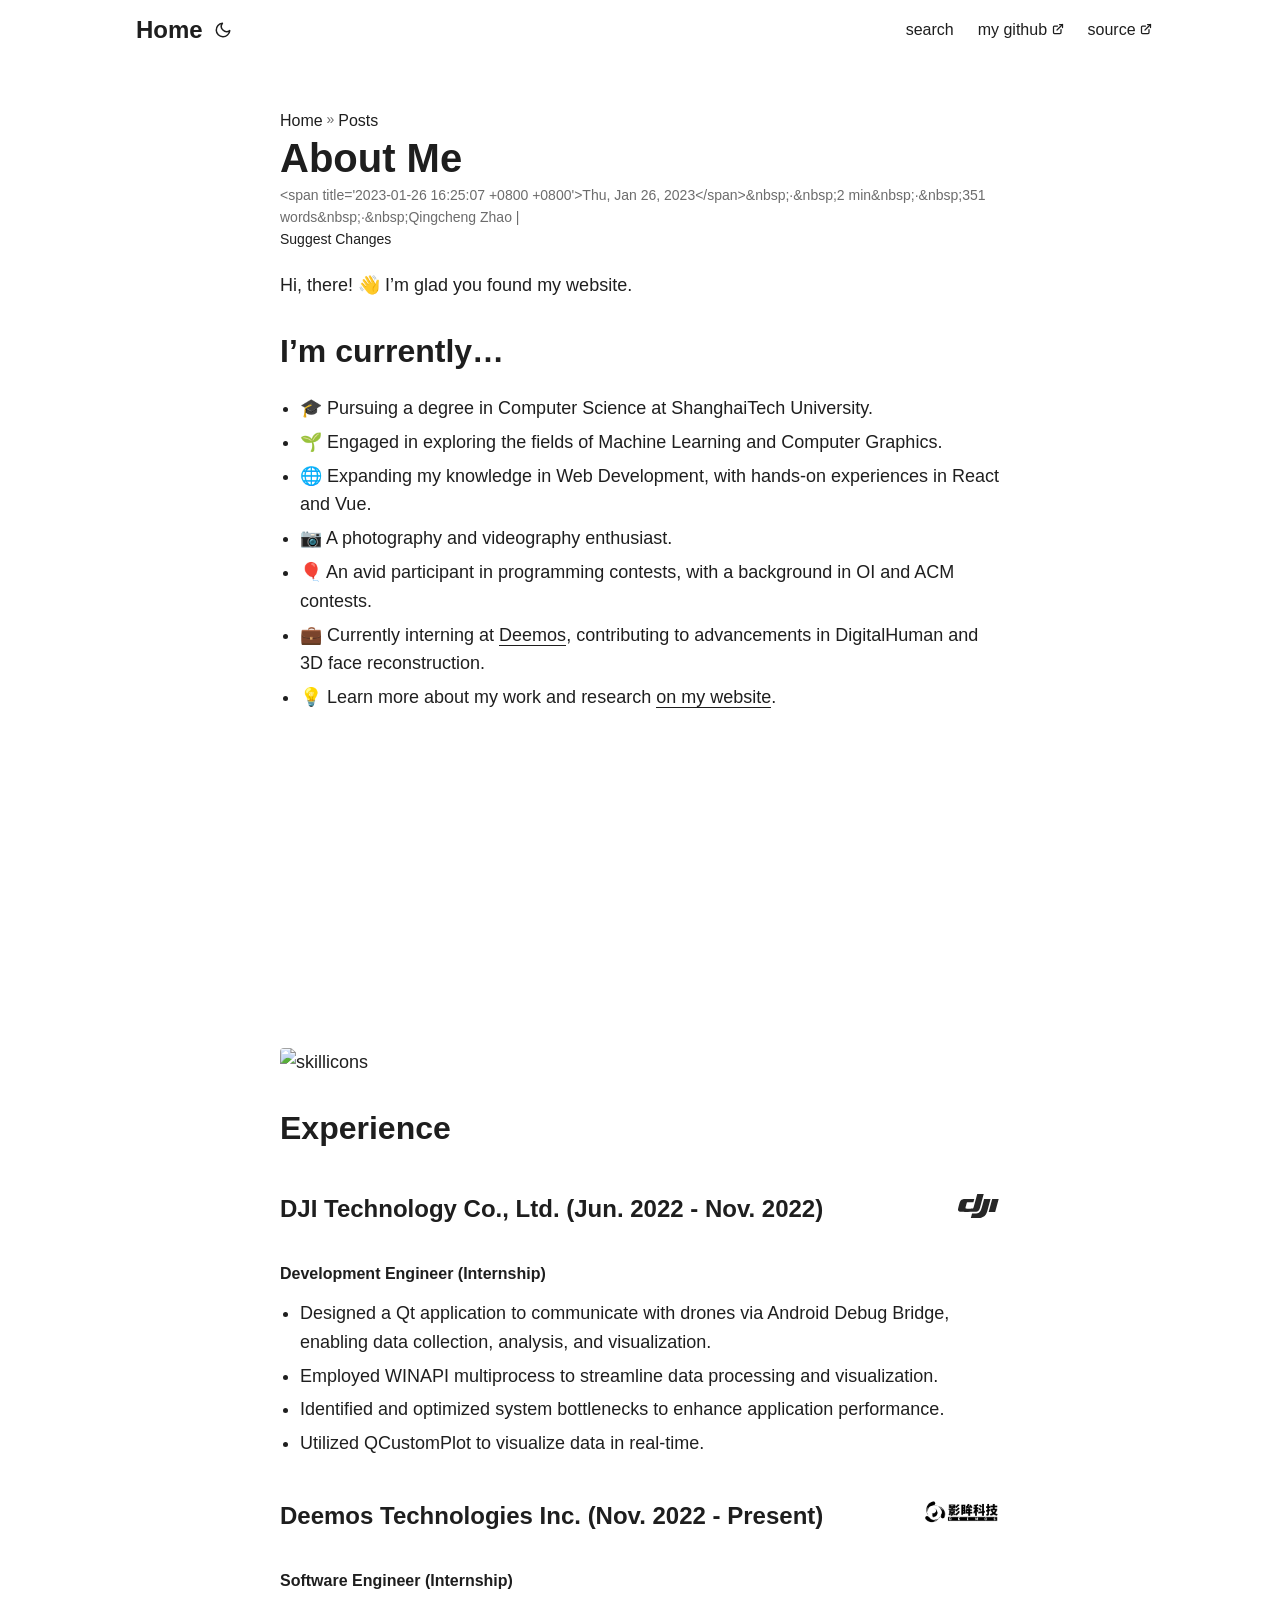
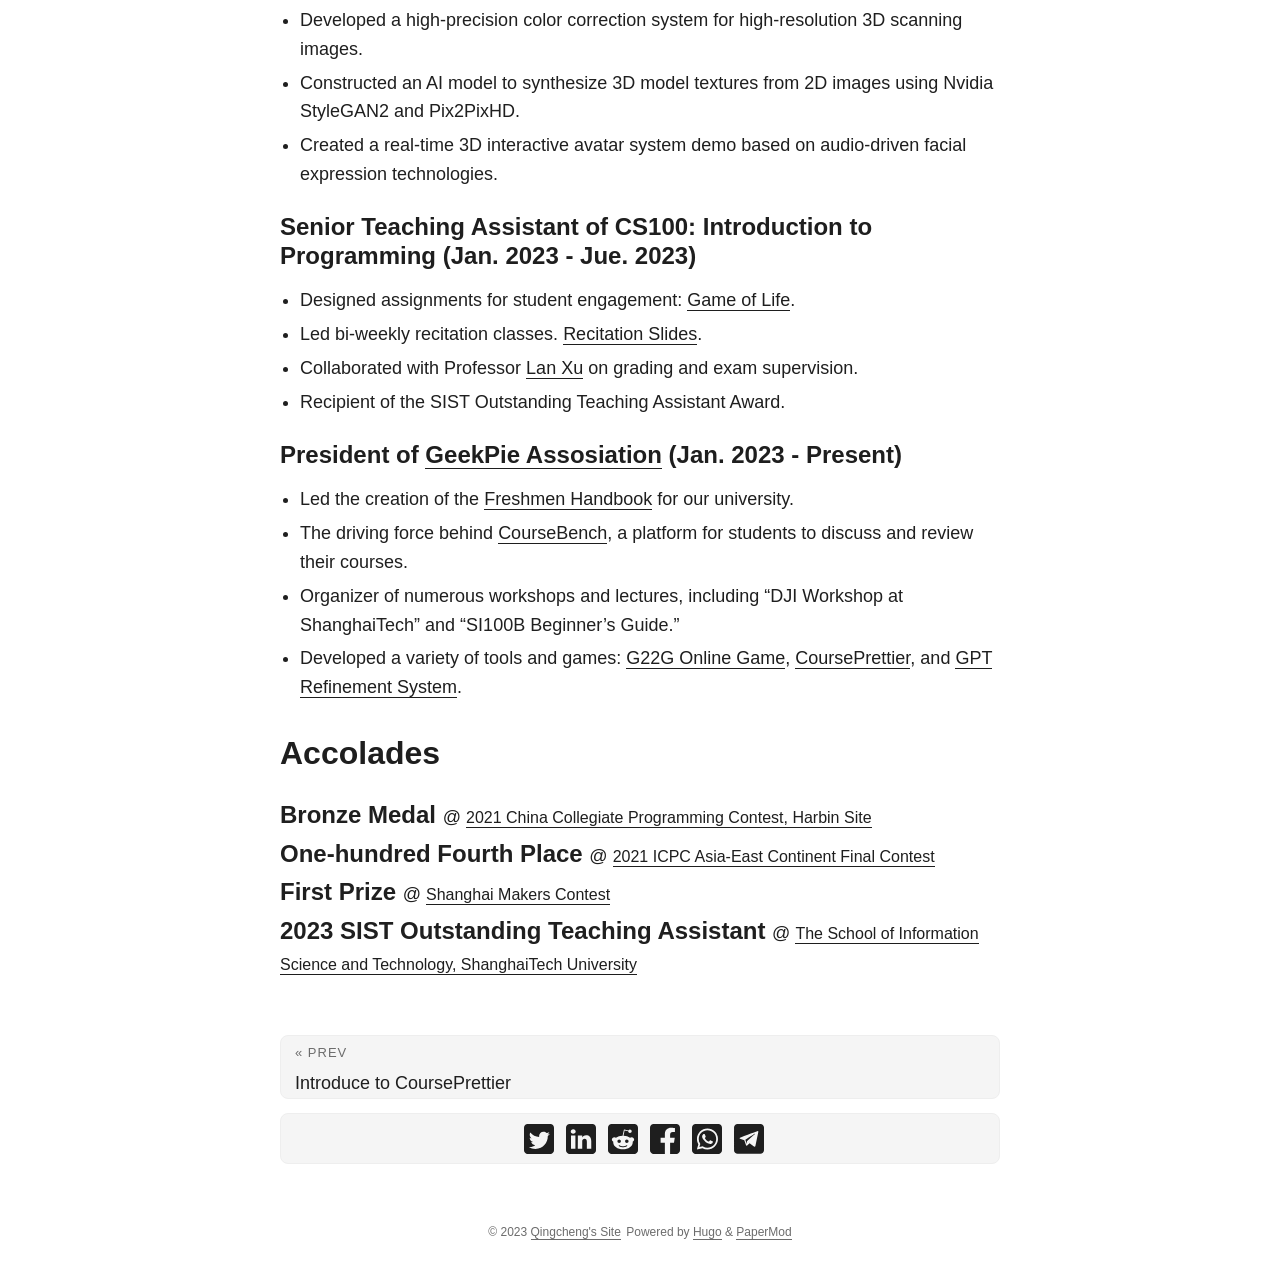
==== commit 1eb631d5: "feat: add ControlledDreamGaussian Clarivy/hugo-homepage@3d25b3917ad69360061220984147f1a7acb2a5ea" ====
--- a/about/index.html
+++ b/about/index.html
@@ -1,17 +1,13 @@
-<!doctype html><html lang=en dir=auto><head><meta charset=utf-8><meta http-equiv=x-ua-compatible content="IE=edge"><meta name=viewport content="width=device-width,initial-scale=1,shrink-to-fit=no"><meta name=robots content="index, follow"><title>About Me | Qingcheng's Site</title><meta name=keywords content><meta name=description content="Hi, there! 👋 I&rsquo;m glad you found my website.
-I&rsquo;m currently&mldr; 🎓 Pursuing a degree in Computer Science at ShanghaiTech University. 🌱 Engaged in exploring the fields of Machine Learning and Computer Graphics. 🌐 Expanding my knowledge in Web Development, with hands-on experiences in React and Vue. 📷 A photography and videography enthusiast. 🎈 An avid participant in programming contests, with a background in OI and ACM contests. 💼 Currently interning at Deemos, contributing to advancements in DigitalHuman and 3D face reconstruction."><meta name=author content="Qingcheng Zhao"><link rel=canonical href=https://clarivy.github.io/about/><meta name=google-site-verification content="XYZabc"><meta name=yandex-verification content="XYZabc"><meta name=msvalidate.01 content="XYZabc"><link crossorigin=anonymous href=/assets/css/stylesheet.bccfefac377bc340f06c260aed1bddf49a4354816d7c570d6aac75a997986c95.css integrity="sha256-vM/vrDd7w0DwbCYK7Rvd9JpDVIFtfFcNaqx1qZeYbJU=" rel="preload stylesheet" as=style><script defer crossorigin=anonymous src=/assets/js/highlight.f413e19d0714851f6474e7ee9632408e58ac146fbdbe62747134bea2fa3415e0.js integrity="sha256-9BPhnQcUhR9kdOfuljJAjlisFG+9vmJ0cTS+ovo0FeA=" onload=hljs.initHighlightingOnLoad()></script>
-<link rel=icon href=https://clarivy.github.io/favicon.ico><link rel=icon type=image/png sizes=16x16 href=https://clarivy.github.io/favicon-16x16.png><link rel=icon type=image/png sizes=32x32 href=https://clarivy.github.io/favicon-32x32.png><link rel=apple-touch-icon href=https://clarivy.github.io/apple-touch-icon.png><link rel=mask-icon href=https://clarivy.github.io/safari-pinned-tab.svg><meta name=theme-color content="#2e2e33"><meta name=msapplication-TileColor content="#2e2e33"><noscript><style>#theme-toggle,.top-link{display:none}</style><style>@media(prefers-color-scheme:dark){:root{--theme:rgb(29, 30, 32);--entry:rgb(46, 46, 51);--primary:rgb(218, 218, 219);--secondary:rgb(155, 156, 157);--tertiary:rgb(65, 66, 68);--content:rgb(196, 196, 197);--hljs-bg:rgb(46, 46, 51);--code-bg:rgb(55, 56, 62);--border:rgb(51, 51, 51)}.list{background:var(--theme)}.list:not(.dark)::-webkit-scrollbar-track{background:0 0}.list:not(.dark)::-webkit-scrollbar-thumb{border-color:var(--theme)}}</style></noscript><script type=application/javascript>var doNotTrack=!1;doNotTrack||(function(e,t,n,s,o,i,a){e.GoogleAnalyticsObject=o,e[o]=e[o]||function(){(e[o].q=e[o].q||[]).push(arguments)},e[o].l=1*new Date,i=t.createElement(n),a=t.getElementsByTagName(n)[0],i.async=1,i.src=s,a.parentNode.insertBefore(i,a)}(window,document,"script","https://www.google-analytics.com/analytics.js","ga"),ga("create","UA-123-45","auto"),ga("send","pageview"))</script><meta property="og:title" content="About Me"><meta property="og:description" content="Hi, there! 👋 I&rsquo;m glad you found my website.
+<!doctype html><html lang=en dir=auto><head><meta charset=utf-8><meta http-equiv=X-UA-Compatible content="IE=edge"><meta name=viewport content="width=device-width,initial-scale=1,shrink-to-fit=no"><meta name=robots content="index, follow"><title>About Me | Qingcheng's Site</title>
+<meta name=keywords content><meta name=description content="Hi, there! 👋 I&rsquo;m glad you found my website.
+I&rsquo;m currently&mldr; 🎓 Pursuing a degree in Computer Science at ShanghaiTech University. 🌱 Engaged in exploring the fields of Machine Learning and Computer Graphics. 🌐 Expanding my knowledge in Web Development, with hands-on experiences in React and Vue. 📷 A photography and videography enthusiast. 🎈 An avid participant in programming contests, with a background in OI and ACM contests. 💼 Currently interning at Deemos, contributing to advancements in DigitalHuman and 3D face reconstruction."><meta name=author content="Qingcheng Zhao"><link rel=canonical href=https://clarivy.github.io/about/><meta name=google-site-verification content="XYZabc"><meta name=yandex-verification content="XYZabc"><meta name=msvalidate.01 content="XYZabc"><link crossorigin=anonymous href=/assets/css/stylesheet.bccfefac377bc340f06c260aed1bddf49a4354816d7c570d6aac75a997986c95.css integrity="sha256-vM/vrDd7w0DwbCYK7Rvd9JpDVIFtfFcNaqx1qZeYbJU=" rel="preload stylesheet" as=style><script defer crossorigin=anonymous src=/assets/js/highlight.f413e19d0714851f6474e7ee9632408e58ac146fbdbe62747134bea2fa3415e0.js integrity="sha256-9BPhnQcUhR9kdOfuljJAjlisFG+9vmJ0cTS+ovo0FeA=" onload=hljs.initHighlightingOnLoad()></script><link rel=icon href=https://clarivy.github.io/favicon.ico><link rel=icon type=image/png sizes=16x16 href=https://clarivy.github.io/favicon-16x16.png><link rel=icon type=image/png sizes=32x32 href=https://clarivy.github.io/favicon-32x32.png><link rel=apple-touch-icon href=https://clarivy.github.io/apple-touch-icon.png><link rel=mask-icon href=https://clarivy.github.io/safari-pinned-tab.svg><meta name=theme-color content="#2e2e33"><meta name=msapplication-TileColor content="#2e2e33"><noscript><style>#theme-toggle,.top-link{display:none}</style><style>@media(prefers-color-scheme:dark){:root{--theme:rgb(29, 30, 32);--entry:rgb(46, 46, 51);--primary:rgb(218, 218, 219);--secondary:rgb(155, 156, 157);--tertiary:rgb(65, 66, 68);--content:rgb(196, 196, 197);--hljs-bg:rgb(46, 46, 51);--code-bg:rgb(55, 56, 62);--border:rgb(51, 51, 51)}.list{background:var(--theme)}.list:not(.dark)::-webkit-scrollbar-track{background:0 0}.list:not(.dark)::-webkit-scrollbar-thumb{border-color:var(--theme)}}</style></noscript><script>var doNotTrack=!1;doNotTrack||(function(e,t,n,s,o,i,a){e.GoogleAnalyticsObject=o,e[o]=e[o]||function(){(e[o].q=e[o].q||[]).push(arguments)},e[o].l=1*new Date,i=t.createElement(n),a=t.getElementsByTagName(n)[0],i.async=1,i.src=s,a.parentNode.insertBefore(i,a)}(window,document,"script","https://www.google-analytics.com/analytics.js","ga"),ga("create","UA-123-45","auto"),ga("send","pageview"))</script><meta property="og:title" content="About Me"><meta property="og:description" content="Hi, there! 👋 I&rsquo;m glad you found my website.
 I&rsquo;m currently&mldr; 🎓 Pursuing a degree in Computer Science at ShanghaiTech University. 🌱 Engaged in exploring the fields of Machine Learning and Computer Graphics. 🌐 Expanding my knowledge in Web Development, with hands-on experiences in React and Vue. 📷 A photography and videography enthusiast. 🎈 An avid participant in programming contests, with a background in OI and ACM contests. 💼 Currently interning at Deemos, contributing to advancements in DigitalHuman and 3D face reconstruction."><meta property="og:type" content="article"><meta property="og:url" content="https://clarivy.github.io/about/"><meta property="article:section" content="posts"><meta property="article:published_time" content="2023-01-26T16:25:07+08:00"><meta property="article:modified_time" content="2023-01-26T16:25:07+08:00"><meta property="og:site_name" content="Qingcheng's Site"><meta name=twitter:card content="summary"><meta name=twitter:title content="About Me"><meta name=twitter:description content="Hi, there! 👋 I&rsquo;m glad you found my website.
-I&rsquo;m currently&mldr; 🎓 Pursuing a degree in Computer Science at ShanghaiTech University. 🌱 Engaged in exploring the fields of Machine Learning and Computer Graphics. 🌐 Expanding my knowledge in Web Development, with hands-on experiences in React and Vue. 📷 A photography and videography enthusiast. 🎈 An avid participant in programming contests, with a background in OI and ACM contests. 💼 Currently interning at Deemos, contributing to advancements in DigitalHuman and 3D face reconstruction."><script type=application/ld+json>{"@context":"https://schema.org","@type":"BreadcrumbList","itemListElement":[{"@type":"ListItem","position":1,"name":"Posts","item":"https://clarivy.github.io/posts/"},{"@type":"ListItem","position":2,"name":"About Me","item":"https://clarivy.github.io/about/"}]}</script><script type=application/ld+json>{"@context":"https://schema.org","@type":"BlogPosting","headline":"About Me","name":"About Me","description":"Hi, there! 👋 I\u0026rsquo;m glad you found my website.\nI\u0026rsquo;m currently\u0026hellip; 🎓 Pursuing a degree in Computer Science at ShanghaiTech University. 🌱 Engaged in exploring the fields of Machine Learning and Computer Graphics. 🌐 Expanding my knowledge in Web Development, with hands-on experiences in React and Vue. 📷 A photography and videography enthusiast. 🎈 An avid participant in programming contests, with a background in OI and ACM contests. 💼 Currently interning at Deemos, contributing to advancements in DigitalHuman and 3D face reconstruction.","keywords":[],"articleBody":"Hi, there! 👋 I’m glad you found my website.\nI’m currently… 🎓 Pursuing a degree in Computer Science at ShanghaiTech University. 🌱 Engaged in exploring the fields of Machine Learning and Computer Graphics. 🌐 Expanding my knowledge in Web Development, with hands-on experiences in React and Vue. 📷 A photography and videography enthusiast. 🎈 An avid participant in programming contests, with a background in OI and ACM contests. 💼 Currently interning at Deemos, contributing to advancements in DigitalHuman and 3D face reconstruction. 💡 Learn more about my work and research on my website. Experience DJI Technology Co., Ltd. (Jun. 2022 - Nov. 2022) Development Engineer (Internship) Designed a Qt application to communicate with drones via Android Debug Bridge, enabling data collection, analysis, and visualization. Employed WINAPI multiprocess to streamline data processing and visualization. Identified and optimized system bottlenecks to enhance application performance. Utilized QCustomPlot to visualize data in real-time. Deemos Technologies Inc. (Nov. 2022 - Present) Software Engineer (Internship) Developed a high-precision color correction system for high-resolution 3D scanning images. Constructed an AI model to synthesize 3D model textures from 2D images using Nvidia StyleGAN2 and Pix2PixHD. Created a real-time 3D interactive avatar system demo based on audio-driven facial expression technologies. Senior Teaching Assistant of CS100: Introduction to Programming (Jan. 2023 - Jue. 2023) Designed assignments for student engagement: Game of Life. Led bi-weekly recitation classes. Recitation Slides. Collaborated with Professor Lan Xu on grading and exam supervision. Recipient of the SIST Outstanding Teaching Assistant Award. President of GeekPie Assosiation (Jan. 2023 - Present) Led the creation of the Freshmen Handbook for our university. The driving force behind CourseBench, a platform for students to discuss and review their courses. Organizer of numerous workshops and lectures, including “DJI Workshop at ShanghaiTech” and “SI100B Beginner’s Guide.” Developed a variety of tools and games: G22G Online Game, CoursePrettier, and GPT Refinement System. Accolades Bronze Medal @ 2021 China Collegiate Programming Contest, Harbin Site One-hundred Fourth Place @ 2021 ICPC Asia-East Continent Final Contest First Prize @ Shanghai Makers Contest 2023 SIST Outstanding Teaching Assistant @ The School of Information Science and Technology, ShanghaiTech University ","wordCount":"351","inLanguage":"en","datePublished":"2023-01-26T16:25:07+08:00","dateModified":"2023-01-26T16:25:07+08:00","author":{"@type":"Person","name":"Qingcheng Zhao"},"mainEntityOfPage":{"@type":"WebPage","@id":"https://clarivy.github.io/about/"},"publisher":{"@type":"Organization","name":"Qingcheng's Site","logo":{"@type":"ImageObject","url":"https://clarivy.github.io/favicon.ico"}}}</script></head><body id=top><script>localStorage.getItem("pref-theme")==="dark"?document.body.classList.add("dark"):localStorage.getItem("pref-theme")==="light"?document.body.classList.remove("dark"):window.matchMedia("(prefers-color-scheme: dark)").matches&&document.body.classList.add("dark")</script><header class=header><nav class=nav><div class=logo><a href=https://clarivy.github.io/ accesskey=h title="Home (Alt + H)"><img src=https://clarivy.github.io/favicon.ico alt aria-label=logo height=35>Home</a><div class=logo-switches><button id=theme-toggle accesskey=t title="(Alt + T)"><svg id="moon" xmlns="http://www.w3.org/2000/svg" width="24" height="18" viewBox="0 0 24 24" fill="none" stroke="currentcolor" stroke-width="2" stroke-linecap="round" stroke-linejoin="round"><path d="M21 12.79A9 9 0 1111.21 3 7 7 0 0021 12.79z"/></svg><svg id="sun" xmlns="http://www.w3.org/2000/svg" width="24" height="18" viewBox="0 0 24 24" fill="none" stroke="currentcolor" stroke-width="2" stroke-linecap="round" stroke-linejoin="round"><circle cx="12" cy="12" r="5"/><line x1="12" y1="1" x2="12" y2="3"/><line x1="12" y1="21" x2="12" y2="23"/><line x1="4.22" y1="4.22" x2="5.64" y2="5.64"/><line x1="18.36" y1="18.36" x2="19.78" y2="19.78"/><line x1="1" y1="12" x2="3" y2="12"/><line x1="21" y1="12" x2="23" y2="12"/><line x1="4.22" y1="19.78" x2="5.64" y2="18.36"/><line x1="18.36" y1="5.64" x2="19.78" y2="4.22"/></svg></button></div></div><ul id=menu><li><a href=https://clarivy.github.io/search title="search (Alt + /)" accesskey=/><span>search</span></a></li><li><a href=https://github.com/Clarivy/ title="my github"><span>my github</span>&nbsp;<svg fill="none" shape-rendering="geometricPrecision" stroke="currentcolor" stroke-linecap="round" stroke-linejoin="round" stroke-width="2.5" viewBox="0 0 24 24" height="12" width="12"><path d="M18 13v6a2 2 0 01-2 2H5a2 2 0 01-2-2V8a2 2 0 012-2h6"/><path d="M15 3h6v6"/><path d="M10 14 21 3"/></svg></a></li><li><a href=https://github.com/Clarivy/hugo-homepage title=source><span>source</span>&nbsp;<svg fill="none" shape-rendering="geometricPrecision" stroke="currentcolor" stroke-linecap="round" stroke-linejoin="round" stroke-width="2.5" viewBox="0 0 24 24" height="12" width="12"><path d="M18 13v6a2 2 0 01-2 2H5a2 2 0 01-2-2V8a2 2 0 012-2h6"/><path d="M15 3h6v6"/><path d="M10 14 21 3"/></svg></a></li></ul></nav></header><main class=main><article class=post-single><header class=post-header><div class=breadcrumbs><a href=https://clarivy.github.io/>Home</a>&nbsp;»&nbsp;<a href=https://clarivy.github.io/posts/>Posts</a></div><h1 class=post-title>About Me</h1><div class=post-meta><span title='2023-01-26 16:25:07 +0800 +0800'>Thu, Jan 26, 2023</span>&nbsp;·&nbsp;2 min&nbsp;·&nbsp;351 words&nbsp;·&nbsp;Qingcheng Zhao&nbsp;|&nbsp;<a href=https://github.com/Clarivy/hugo-homepage rel="noopener noreferrer" target=_blank>Suggest Changes</a></div></header><div class=post-content><p>Hi, there! 👋 I&rsquo;m glad you found my website.</p><h2 id=im-currently>I&rsquo;m currently&mldr;<a hidden class=anchor aria-hidden=true href=#im-currently>#</a></h2><ul><li>🎓 Pursuing a degree in Computer Science at ShanghaiTech University.</li><li>🌱 Engaged in exploring the fields of Machine Learning and Computer Graphics.</li><li>🌐 Expanding my knowledge in Web Development, with hands-on experiences in React and Vue.</li><li>📷 A photography and videography enthusiast.</li><li>🎈 An avid participant in programming contests, with a background in OI and ACM contests.</li><li>💼 Currently interning at <a href=https://deemos.com/>Deemos</a>, contributing to advancements in DigitalHuman and 3D face reconstruction.</li><li>💡 Learn more about my work and research <a href=https://clarivy.github.io/>on my website</a>.</li></ul><div style=display:flex;justify-content:space-evenly;flex-wrap:wrap><iframe src="https://github-readme-stats-one-bice.vercel.app/api?username=clarivy&theme=transparent&show_icons=true&include_all_commits=true&role=OWNER,ORGANIZATION_MEMBER&count_private=true&line_height=29" style=border:0;overflow:hidden></iframe>
-<iframe src="https://github-readme-stats.vercel.app/api/top-langs/?username=clarivy&theme=transparent&layout=compact&langs_count=6&include_all_commits=true&role=OWNER,ORGANIZATION_MEMBER&include_orgs=true" style=border:0;overflow:hidden></iframe></div><div style=display:flex;justify-content:space-evenly;flex-wrap:wrap><iframe src="https://github-readme-streak-stats.herokuapp.com/?user=clarivy&hide_border=true&background=EBEBEB00&theme=tokyonight&mode=weekly" style=border:0></iframe></div><p><img loading=lazy src="https://skillicons.dev/icons?i=cpp,py,pytorch,qt,cmake,git,github,linux,md,matlab,react,regex,vim,vite,vscode,vue,nextjs,nodejs,fastapi,docker,d3,js,ts,html,css,arduino,blender,c,webpack,visualstudio" alt=skillicons></p><h2 id=experience>Experience<a hidden class=anchor aria-hidden=true href=#experience>#</a></h2><div style=display:flex;justify-content:space-between;align-items:center><h3>DJI Technology Co., Ltd. (Jun. 2022 - Nov. 2022)</h3><img src=/posts/about/images/dji.svg style=height:24px;margin:0></img></div><h4 id=development-engineer-internship>Development Engineer (Internship)<a hidden class=anchor aria-hidden=true href=#development-engineer-internship>#</a></h4><ul><li>Designed a Qt application to communicate with drones via Android Debug Bridge, enabling data collection, analysis, and visualization.</li><li>Employed WINAPI multiprocess to streamline data processing and visualization.</li><li>Identified and optimized system bottlenecks to enhance application performance.</li><li>Utilized QCustomPlot to visualize data in real-time.</li></ul><div style=display:flex;justify-content:space-between;align-items:center><h3>Deemos Technologies Inc. (Nov. 2022 - Present)</h3><img src=/posts/about/images/deemos-dark.png style=height:24px;margin:0></img></div><h4 id=software-engineer-internship>Software Engineer (Internship)<a hidden class=anchor aria-hidden=true href=#software-engineer-internship>#</a></h4><ul><li>Developed a high-precision color correction system for high-resolution 3D scanning images.</li><li>Constructed an AI model to synthesize 3D model textures from 2D images using Nvidia StyleGAN2 and Pix2PixHD.</li><li>Created a real-time 3D interactive avatar system demo based on audio-driven facial expression technologies.</li></ul><h3 id=senior-teaching-assistant-of-cs100-introduction-to-programming-jan-2023---jue-2023>Senior Teaching Assistant of CS100: Introduction to Programming (Jan. 2023 - Jue. 2023)<a hidden class=anchor aria-hidden=true href=#senior-teaching-assistant-of-cs100-introduction-to-programming-jan-2023---jue-2023>#</a></h3><ul><li>Designed assignments for student engagement: <a href=https://github.com/Clarivy/GameOfLife-Homework>Game of Life</a>.</li><li>Led bi-weekly recitation classes. <a href=https://github.com/GKxxQAQ/CS100-recitations-spring2023>Recitation Slides</a>.</li><li>Collaborated with Professor <a href=https://www.xu-lan.com/>Lan Xu</a> on grading and exam supervision.</li><li>Recipient of the SIST Outstanding Teaching Assistant Award.</li></ul><h3 id=president-of-geekpie-assosiationhttpsgithubcomshanghaitechgeekpie-jan-2023---present>President of <a href=https://github.com/ShanghaitechGeekPie/>GeekPie Assosiation</a> (Jan. 2023 - Present)<a hidden class=anchor aria-hidden=true href=#president-of-geekpie-assosiationhttpsgithubcomshanghaitechgeekpie-jan-2023---present>#</a></h3><ul><li>Led the creation of the <a href=https://github.com/ShanghaitechGeekPie/fresh>Freshmen Handbook</a> for our university.</li><li>The driving force behind <a href=https://github.com/ShanghaitechGeekPie/coursebench-frontend>CourseBench</a>, a platform for students to discuss and review their courses.</li><li>Organizer of numerous workshops and lectures, including &ldquo;DJI Workshop at ShanghaiTech&rdquo; and &ldquo;SI100B Beginner&rsquo;s Guide.&rdquo;</li><li>Developed a variety of tools and games: <a href=https://github.com/ShanghaitechGeekPie/g22g-frontend>G22G Online Game</a>, <a href=https://github.com/Clarivy/CoursePrettier-frontend>CoursePrettier</a>, and <a href=https://github.com/Clarivy/CourseBench_GPTWorker/>GPT Refinement System</a>.</li></ul><h2 id=accolades>Accolades<a hidden class=anchor aria-hidden=true href=#accolades>#</a></h2><div><span style=font-size:24px;font-weight:700>Bronze Medal</span>
-<span>@</span>
-<a href=/posts/about/images/CCPC_HRB.jpg><span style=font-size:16px;font-weight:400>2021 China Collegiate Programming Contest, Harbin Site</span></a></div><div><span style=font-size:24px;font-weight:700>One-hundred Fourth Place</span>
-<span>@</span>
-<a href=/posts/about/images/ECFinal.jpg><span style=font-size:16px;font-weight:400>2021 ICPC Asia-East Continent Final Contest</span></a></div><div><span style=font-size:24px;font-weight:700>First Prize</span>
-<span>@</span>
-<a href=/posts/about/images/ShanghaiMaker.jpg><span style=font-size:16px;font-weight:400>Shanghai Makers Contest</span></a></div><div><span style=font-size:24px;font-weight:700>2023 SIST Outstanding Teaching Assistant</span>
-<span>@</span>
-<a href=/posts/about/images/ta.jpg><span style=font-size:16px;font-weight:400>The School of Information Science and Technology, ShanghaiTech University</span></a></div></div><footer class=post-footer><ul class=post-tags></ul><nav class=paginav><a class=prev href=https://clarivy.github.io/posts/courseprettier/courseprettier/><span class=title>« Prev</span><br><span>Introduce to CoursePrettier</span></a></nav><div class=share-buttons><a target=_blank rel="noopener noreferrer" aria-label="share About Me on twitter" href="https://twitter.com/intent/tweet/?text=About%20Me&amp;url=https%3a%2f%2fclarivy.github.io%2fabout%2f&amp;hashtags="><svg viewBox="0 0 512 512" height="30" width="30" fill="currentcolor"><path d="M449.446.0C483.971.0 512 28.03 512 62.554v386.892C512 483.97 483.97 512 449.446 512H62.554c-34.524.0-62.554-28.03-62.554-62.554V62.554c0-34.524 28.029-62.554 62.554-62.554h386.892zM195.519 424.544c135.939.0 210.268-112.643 210.268-210.268.0-3.218.0-6.437-.153-9.502 14.406-10.421 26.973-23.448 36.935-38.314-13.18 5.824-27.433 9.809-42.452 11.648 15.326-9.196 26.973-23.602 32.49-40.92-14.252 8.429-30.038 14.56-46.896 17.931-13.487-14.406-32.644-23.295-53.946-23.295-40.767.0-73.87 33.104-73.87 73.87.0 5.824.613 11.494 1.992 16.858-61.456-3.065-115.862-32.49-152.337-77.241-6.284 10.881-9.962 23.601-9.962 37.088.0 25.594 13.027 48.276 32.95 61.456-12.107-.307-23.448-3.678-33.41-9.196v.92c0 35.862 25.441 65.594 59.311 72.49-6.13 1.686-12.72 2.606-19.464 2.606-4.751.0-9.348-.46-13.946-1.38 9.349 29.426 36.628 50.728 68.965 51.341-25.287 19.771-57.164 31.571-91.8 31.571-5.977.0-11.801-.306-17.625-1.073 32.337 21.15 71.264 33.41 112.95 33.41z"/></svg></a><a target=_blank rel="noopener noreferrer" aria-label="share About Me on linkedin" href="https://www.linkedin.com/shareArticle?mini=true&amp;url=https%3a%2f%2fclarivy.github.io%2fabout%2f&amp;title=About%20Me&amp;summary=About%20Me&amp;source=https%3a%2f%2fclarivy.github.io%2fabout%2f"><svg viewBox="0 0 512 512" height="30" width="30" fill="currentcolor"><path d="M449.446.0C483.971.0 512 28.03 512 62.554v386.892C512 483.97 483.97 512 449.446 512H62.554c-34.524.0-62.554-28.03-62.554-62.554V62.554c0-34.524 28.029-62.554 62.554-62.554h386.892zM160.461 423.278V197.561h-75.04v225.717h75.04zm270.539.0V293.839c0-69.333-37.018-101.586-86.381-101.586-39.804.0-57.634 21.891-67.617 37.266v-31.958h-75.021c.995 21.181.0 225.717.0 225.717h75.02V297.222c0-6.748.486-13.492 2.474-18.315 5.414-13.475 17.767-27.434 38.494-27.434 27.135.0 38.007 20.707 38.007 51.037v120.768H431zM123.448 88.722C97.774 88.722 81 105.601 81 127.724c0 21.658 16.264 39.002 41.455 39.002h.484c26.165.0 42.452-17.344 42.452-39.002-.485-22.092-16.241-38.954-41.943-39.002z"/></svg></a><a target=_blank rel="noopener noreferrer" aria-label="share About Me on reddit" href="https://reddit.com/submit?url=https%3a%2f%2fclarivy.github.io%2fabout%2f&title=About%20Me"><svg viewBox="0 0 512 512" height="30" width="30" fill="currentcolor"><path d="M449.446.0C483.971.0 512 28.03 512 62.554v386.892C512 483.97 483.97 512 449.446 512H62.554c-34.524.0-62.554-28.03-62.554-62.554V62.554c0-34.524 28.029-62.554 62.554-62.554h386.892zM446 265.638c0-22.964-18.616-41.58-41.58-41.58-11.211.0-21.361 4.457-28.841 11.666-28.424-20.508-67.586-33.757-111.204-35.278l18.941-89.121 61.884 13.157c.756 15.734 13.642 28.29 29.56 28.29 16.407.0 29.706-13.299 29.706-29.701.0-16.403-13.299-29.702-29.706-29.702-11.666.0-21.657 6.792-26.515 16.578l-69.105-14.69c-1.922-.418-3.939-.042-5.585 1.036-1.658 1.073-2.811 2.761-3.224 4.686l-21.152 99.438c-44.258 1.228-84.046 14.494-112.837 35.232-7.468-7.164-17.589-11.591-28.757-11.591-22.965.0-41.585 18.616-41.585 41.58.0 16.896 10.095 31.41 24.568 37.918-.639 4.135-.99 8.328-.99 12.576.0 63.977 74.469 115.836 166.33 115.836s166.334-51.859 166.334-115.836c0-4.218-.347-8.387-.977-12.493 14.564-6.47 24.735-21.034 24.735-38.001zM326.526 373.831c-20.27 20.241-59.115 21.816-70.534 21.816-11.428.0-50.277-1.575-70.522-21.82-3.007-3.008-3.007-7.882.0-10.889 3.003-2.999 7.882-3.003 10.885.0 12.777 12.781 40.11 17.317 59.637 17.317 19.522.0 46.86-4.536 59.657-17.321 3.016-2.999 7.886-2.995 10.885.008 3.008 3.011 3.003 7.882-.008 10.889zm-5.23-48.781c-16.373.0-29.701-13.324-29.701-29.698.0-16.381 13.328-29.714 29.701-29.714 16.378.0 29.706 13.333 29.706 29.714.0 16.374-13.328 29.698-29.706 29.698zM160.91 295.348c0-16.381 13.328-29.71 29.714-29.71 16.369.0 29.689 13.329 29.689 29.71.0 16.373-13.32 29.693-29.689 29.693-16.386.0-29.714-13.32-29.714-29.693z"/></svg></a><a target=_blank rel="noopener noreferrer" aria-label="share About Me on facebook" href="https://facebook.com/sharer/sharer.php?u=https%3a%2f%2fclarivy.github.io%2fabout%2f"><svg viewBox="0 0 512 512" height="30" width="30" fill="currentcolor"><path d="M449.446.0C483.971.0 512 28.03 512 62.554v386.892C512 483.97 483.97 512 449.446 512H342.978V319.085h66.6l12.672-82.621h-79.272v-53.617c0-22.603 11.073-44.636 46.58-44.636H425.6v-70.34s-32.71-5.582-63.982-5.582c-65.288.0-107.96 39.569-107.96 111.204v62.971h-72.573v82.621h72.573V512h-191.104c-34.524.0-62.554-28.03-62.554-62.554V62.554c0-34.524 28.029-62.554 62.554-62.554h386.892z"/></svg></a><a target=_blank rel="noopener noreferrer" aria-label="share About Me on whatsapp" href="https://api.whatsapp.com/send?text=About%20Me%20-%20https%3a%2f%2fclarivy.github.io%2fabout%2f"><svg viewBox="0 0 512 512" height="30" width="30" fill="currentcolor"><path d="M449.446.0C483.971.0 512 28.03 512 62.554v386.892C512 483.97 483.97 512 449.446 512H62.554c-34.524.0-62.554-28.03-62.554-62.554V62.554c0-34.524 28.029-62.554 62.554-62.554h386.892zm-58.673 127.703c-33.842-33.881-78.847-52.548-126.798-52.568-98.799.0-179.21 80.405-179.249 179.234-.013 31.593 8.241 62.428 23.927 89.612l-25.429 92.884 95.021-24.925c26.181 14.28 55.659 21.807 85.658 21.816h.074c98.789.0 179.206-80.413 179.247-179.243.018-47.895-18.61-92.93-52.451-126.81zM263.976 403.485h-.06c-26.734-.01-52.954-7.193-75.828-20.767l-5.441-3.229-56.386 14.792 15.05-54.977-3.542-5.637c-14.913-23.72-22.791-51.136-22.779-79.287.033-82.142 66.867-148.971 149.046-148.971 39.793.014 77.199 15.531 105.329 43.692 28.128 28.16 43.609 65.592 43.594 105.4-.034 82.149-66.866 148.983-148.983 148.984zm81.721-111.581c-4.479-2.242-26.499-13.075-30.604-14.571-4.105-1.495-7.091-2.241-10.077 2.241-2.986 4.483-11.569 14.572-14.182 17.562-2.612 2.988-5.225 3.364-9.703 1.12-4.479-2.241-18.91-6.97-36.017-22.23C231.8 264.15 222.81 249.484 220.198 245s-.279-6.908 1.963-9.14c2.016-2.007 4.48-5.232 6.719-7.847 2.24-2.615 2.986-4.484 4.479-7.472 1.493-2.99.747-5.604-.374-7.846-1.119-2.241-10.077-24.288-13.809-33.256-3.635-8.733-7.327-7.55-10.077-7.688-2.609-.13-5.598-.158-8.583-.158-2.986.0-7.839 1.121-11.944 5.604-4.105 4.484-15.675 15.32-15.675 37.364.0 22.046 16.048 43.342 18.287 46.332 2.24 2.99 31.582 48.227 76.511 67.627 10.685 4.615 19.028 7.371 25.533 9.434 10.728 3.41 20.492 2.929 28.209 1.775 8.605-1.285 26.499-10.833 30.231-21.295 3.732-10.464 3.732-19.431 2.612-21.298-1.119-1.869-4.105-2.99-8.583-5.232z"/></svg></a><a target=_blank rel="noopener noreferrer" aria-label="share About Me on telegram" href="https://telegram.me/share/url?text=About%20Me&amp;url=https%3a%2f%2fclarivy.github.io%2fabout%2f"><svg viewBox="2 2 28 28" height="30" width="30" fill="currentcolor"><path d="M26.49 29.86H5.5a3.37 3.37.0 01-2.47-1 3.35 3.35.0 01-1-2.47V5.48A3.36 3.36.0 013 3 3.37 3.37.0 015.5 2h21A3.38 3.38.0 0129 3a3.36 3.36.0 011 2.46V26.37a3.35 3.35.0 01-1 2.47 3.38 3.38.0 01-2.51 1.02zm-5.38-6.71a.79.79.0 00.85-.66L24.73 9.24a.55.55.0 00-.18-.46.62.62.0 00-.41-.17q-.08.0-16.53 6.11a.59.59.0 00-.41.59.57.57.0 00.43.52l4 1.24 1.61 4.83a.62.62.0 00.63.43.56.56.0 00.4-.17L16.54 20l4.09 3A.9.9.0 0021.11 23.15zM13.8 20.71l-1.21-4q8.72-5.55 8.78-5.55c.15.0.23.0.23.16a.18.18.0 010 .06s-2.51 2.3-7.52 6.8z"/></svg></a></div></footer></article></main><footer class=footer><span>&copy; 2023 <a href=https://clarivy.github.io/>Qingcheng's Site</a></span>
+I&rsquo;m currently&mldr; 🎓 Pursuing a degree in Computer Science at ShanghaiTech University. 🌱 Engaged in exploring the fields of Machine Learning and Computer Graphics. 🌐 Expanding my knowledge in Web Development, with hands-on experiences in React and Vue. 📷 A photography and videography enthusiast. 🎈 An avid participant in programming contests, with a background in OI and ACM contests. 💼 Currently interning at Deemos, contributing to advancements in DigitalHuman and 3D face reconstruction."><script type=application/ld+json>{"@context":"https://schema.org","@type":"BreadcrumbList","itemListElement":[{"@type":"ListItem","position":1,"name":"Posts","item":"https://clarivy.github.io/posts/"},{"@type":"ListItem","position":2,"name":"About Me","item":"https://clarivy.github.io/about/"}]}</script><script type=application/ld+json>{"@context":"https://schema.org","@type":"BlogPosting","headline":"About Me","name":"About Me","description":"Hi, there! 👋 I\u0026rsquo;m glad you found my website.\nI\u0026rsquo;m currently\u0026hellip; 🎓 Pursuing a degree in Computer Science at ShanghaiTech University. 🌱 Engaged in exploring the fields of Machine Learning and Computer Graphics. 🌐 Expanding my knowledge in Web Development, with hands-on experiences in React and Vue. 📷 A photography and videography enthusiast. 🎈 An avid participant in programming contests, with a background in OI and ACM contests. 💼 Currently interning at Deemos, contributing to advancements in DigitalHuman and 3D face reconstruction.","keywords":[],"articleBody":"Hi, there! 👋 I’m glad you found my website.\nI’m currently… 🎓 Pursuing a degree in Computer Science at ShanghaiTech University. 🌱 Engaged in exploring the fields of Machine Learning and Computer Graphics. 🌐 Expanding my knowledge in Web Development, with hands-on experiences in React and Vue. 📷 A photography and videography enthusiast. 🎈 An avid participant in programming contests, with a background in OI and ACM contests. 💼 Currently interning at Deemos, contributing to advancements in DigitalHuman and 3D face reconstruction. 💡 Learn more about my work and research on my website. Experience DJI Technology Co., Ltd. (Jun. 2022 - Nov. 2022) Development Engineer (Internship) Designed a Qt application to communicate with drones via Android Debug Bridge, enabling data collection, analysis, and visualization. Employed WINAPI multiprocess to streamline data processing and visualization. Identified and optimized system bottlenecks to enhance application performance. Utilized QCustomPlot to visualize data in real-time. Deemos Technologies Inc. (Nov. 2022 - Present) Software Engineer (Internship) Developed a high-precision color correction system for high-resolution 3D scanning images. Constructed an AI model to synthesize 3D model textures from 2D images using Nvidia StyleGAN2 and Pix2PixHD. Created a real-time 3D interactive avatar system demo based on audio-driven facial expression technologies. Senior Teaching Assistant of CS100: Introduction to Programming (Jan. 2023 - Jue. 2023) Designed assignments for student engagement: Game of Life. Led bi-weekly recitation classes. Recitation Slides. Collaborated with Professor Lan Xu on grading and exam supervision. Recipient of the SIST Outstanding Teaching Assistant Award. President of GeekPie Assosiation (Jan. 2023 - Present) Led the creation of the Freshmen Handbook for our university. The driving force behind CourseBench, a platform for students to discuss and review their courses. Organizer of numerous workshops and lectures, including “DJI Workshop at ShanghaiTech” and “SI100B Beginner’s Guide.” Developed a variety of tools and games: G22G Online Game, CoursePrettier, and GPT Refinement System. Accolades Bronze Medal @ 2021 China Collegiate Programming Contest, Harbin Site One-hundred Fourth Place @ 2021 ICPC Asia-East Continent Final Contest First Prize @ Shanghai Makers Contest 2023 SIST Outstanding Teaching Assistant @ The School of Information Science and Technology, ShanghaiTech University ","wordCount":"351","inLanguage":"en","datePublished":"2023-01-26T16:25:07+08:00","dateModified":"2023-01-26T16:25:07+08:00","author":{"@type":"Person","name":"Qingcheng Zhao"},"mainEntityOfPage":{"@type":"WebPage","@id":"https://clarivy.github.io/about/"},"publisher":{"@type":"Organization","name":"Qingcheng's Site","logo":{"@type":"ImageObject","url":"https://clarivy.github.io/favicon.ico"}}}</script></head><body id=top><script>localStorage.getItem("pref-theme")==="dark"?document.body.classList.add("dark"):localStorage.getItem("pref-theme")==="light"?document.body.classList.remove("dark"):window.matchMedia("(prefers-color-scheme: dark)").matches&&document.body.classList.add("dark")</script><header class=header><nav class=nav><div class=logo><a href=https://clarivy.github.io/ accesskey=h title="Home (Alt + H)"><img src=https://clarivy.github.io/favicon.ico alt aria-label=logo height=35>Home</a><div class=logo-switches><button id=theme-toggle accesskey=t title="(Alt + T)"><svg id="moon" xmlns="http://www.w3.org/2000/svg" width="24" height="18" viewBox="0 0 24 24" fill="none" stroke="currentcolor" stroke-width="2" stroke-linecap="round" stroke-linejoin="round"><path d="M21 12.79A9 9 0 1111.21 3 7 7 0 0021 12.79z"/></svg><svg id="sun" xmlns="http://www.w3.org/2000/svg" width="24" height="18" viewBox="0 0 24 24" fill="none" stroke="currentcolor" stroke-width="2" stroke-linecap="round" stroke-linejoin="round"><circle cx="12" cy="12" r="5"/><line x1="12" y1="1" x2="12" y2="3"/><line x1="12" y1="21" x2="12" y2="23"/><line x1="4.22" y1="4.22" x2="5.64" y2="5.64"/><line x1="18.36" y1="18.36" x2="19.78" y2="19.78"/><line x1="1" y1="12" x2="3" y2="12"/><line x1="21" y1="12" x2="23" y2="12"/><line x1="4.22" y1="19.78" x2="5.64" y2="18.36"/><line x1="18.36" y1="5.64" x2="19.78" y2="4.22"/></svg></button></div></div><ul id=menu><li><a href=https://clarivy.github.io/search title="search (Alt + /)" accesskey=/><span>search</span></a></li><li><a href=https://github.com/Clarivy/ title="my github"><span>my github</span>&nbsp;<svg fill="none" shape-rendering="geometricPrecision" stroke="currentcolor" stroke-linecap="round" stroke-linejoin="round" stroke-width="2.5" viewBox="0 0 24 24" height="12" width="12"><path d="M18 13v6a2 2 0 01-2 2H5a2 2 0 01-2-2V8a2 2 0 012-2h6"/><path d="M15 3h6v6"/><path d="M10 14 21 3"/></svg></a></li><li><a href=https://github.com/Clarivy/hugo-homepage title=source><span>source</span>&nbsp;<svg fill="none" shape-rendering="geometricPrecision" stroke="currentcolor" stroke-linecap="round" stroke-linejoin="round" stroke-width="2.5" viewBox="0 0 24 24" height="12" width="12"><path d="M18 13v6a2 2 0 01-2 2H5a2 2 0 01-2-2V8a2 2 0 012-2h6"/><path d="M15 3h6v6"/><path d="M10 14 21 3"/></svg></a></li></ul></nav></header><main class=main><article class=post-single><header class=post-header><div class=breadcrumbs><a href=https://clarivy.github.io/>Home</a>&nbsp;»&nbsp;<a href=https://clarivy.github.io/posts/>Posts</a></div><h1 class=post-title>About Me</h1><div class=post-meta>&lt;span title='2023-01-26 16:25:07 +0800 +0800'>Thu, Jan 26, 2023&lt;/span>&amp;nbsp;·&amp;nbsp;2 min&amp;nbsp;·&amp;nbsp;351 words&amp;nbsp;·&amp;nbsp;Qingcheng Zhao&nbsp;|&nbsp;<a href=https://github.com/Clarivy/hugo-homepage rel="noopener noreferrer" target=_blank>Suggest Changes</a></div></header><div class=post-content><p>Hi, there! 👋 I&rsquo;m glad you found my website.</p><h2 id=im-currently>I&rsquo;m currently&mldr;<a hidden class=anchor aria-hidden=true href=#im-currently>#</a></h2><ul><li>🎓 Pursuing a degree in Computer Science at ShanghaiTech University.</li><li>🌱 Engaged in exploring the fields of Machine Learning and Computer Graphics.</li><li>🌐 Expanding my knowledge in Web Development, with hands-on experiences in React and Vue.</li><li>📷 A photography and videography enthusiast.</li><li>🎈 An avid participant in programming contests, with a background in OI and ACM contests.</li><li>💼 Currently interning at <a href=https://deemos.com/>Deemos</a>, contributing to advancements in DigitalHuman and 3D face reconstruction.</li><li>💡 Learn more about my work and research <a href=https://clarivy.github.io/>on my website</a>.</li></ul><div style=display:flex;justify-content:space-evenly;flex-wrap:wrap><iframe src="https://github-readme-stats-one-bice.vercel.app/api?username=clarivy&theme=transparent&show_icons=true&include_all_commits=true&role=OWNER,ORGANIZATION_MEMBER&count_private=true&line_height=29" style=border:0;overflow:hidden></iframe>
+<iframe src="https://github-readme-stats.vercel.app/api/top-langs/?username=clarivy&theme=transparent&layout=compact&langs_count=6&include_all_commits=true&role=OWNER,ORGANIZATION_MEMBER&include_orgs=true" style=border:0;overflow:hidden></iframe></div><div style=display:flex;justify-content:space-evenly;flex-wrap:wrap><iframe src="https://github-readme-streak-stats.herokuapp.com/?user=clarivy&hide_border=true&background=EBEBEB00&theme=tokyonight&mode=weekly" style=border:0></iframe></div><p><img loading=lazy src="https://skillicons.dev/icons?i=cpp,py,pytorch,qt,cmake,git,github,linux,md,matlab,react,regex,vim,vite,vscode,vue,nextjs,nodejs,fastapi,docker,d3,js,ts,html,css,arduino,blender,c,webpack,visualstudio" alt=skillicons></p><h2 id=experience>Experience<a hidden class=anchor aria-hidden=true href=#experience>#</a></h2><div style=display:flex;justify-content:space-between;align-items:center><h3>DJI Technology Co., Ltd. (Jun. 2022 - Nov. 2022)</h3><img src=/posts/about/images/dji.svg style=height:24px;margin:0></img></div><h4 id=development-engineer-internship>Development Engineer (Internship)<a hidden class=anchor aria-hidden=true href=#development-engineer-internship>#</a></h4><ul><li>Designed a Qt application to communicate with drones via Android Debug Bridge, enabling data collection, analysis, and visualization.</li><li>Employed WINAPI multiprocess to streamline data processing and visualization.</li><li>Identified and optimized system bottlenecks to enhance application performance.</li><li>Utilized QCustomPlot to visualize data in real-time.</li></ul><div style=display:flex;justify-content:space-between;align-items:center><h3>Deemos Technologies Inc. (Nov. 2022 - Present)</h3><img src=/posts/about/images/deemos-dark.png style=height:24px;margin:0></img></div><h4 id=software-engineer-internship>Software Engineer (Internship)<a hidden class=anchor aria-hidden=true href=#software-engineer-internship>#</a></h4><ul><li>Developed a high-precision color correction system for high-resolution 3D scanning images.</li><li>Constructed an AI model to synthesize 3D model textures from 2D images using Nvidia StyleGAN2 and Pix2PixHD.</li><li>Created a real-time 3D interactive avatar system demo based on audio-driven facial expression technologies.</li></ul><h3 id=senior-teaching-assistant-of-cs100-introduction-to-programming-jan-2023---jue-2023>Senior Teaching Assistant of CS100: Introduction to Programming (Jan. 2023 - Jue. 2023)<a hidden class=anchor aria-hidden=true href=#senior-teaching-assistant-of-cs100-introduction-to-programming-jan-2023---jue-2023>#</a></h3><ul><li>Designed assignments for student engagement: <a href=https://github.com/Clarivy/GameOfLife-Homework>Game of Life</a>.</li><li>Led bi-weekly recitation classes. <a href=https://github.com/GKxxQAQ/CS100-recitations-spring2023>Recitation Slides</a>.</li><li>Collaborated with Professor <a href=https://www.xu-lan.com/>Lan Xu</a> on grading and exam supervision.</li><li>Recipient of the SIST Outstanding Teaching Assistant Award.</li></ul><h3 id=president-of-geekpie-assosiationhttpsgithubcomshanghaitechgeekpie-jan-2023---present>President of <a href=https://github.com/ShanghaitechGeekPie/>GeekPie Assosiation</a> (Jan. 2023 - Present)<a hidden class=anchor aria-hidden=true href=#president-of-geekpie-assosiationhttpsgithubcomshanghaitechgeekpie-jan-2023---present>#</a></h3><ul><li>Led the creation of the <a href=https://github.com/ShanghaitechGeekPie/fresh>Freshmen Handbook</a> for our university.</li><li>The driving force behind <a href=https://github.com/ShanghaitechGeekPie/coursebench-frontend>CourseBench</a>, a platform for students to discuss and review their courses.</li><li>Organizer of numerous workshops and lectures, including &ldquo;DJI Workshop at ShanghaiTech&rdquo; and &ldquo;SI100B Beginner&rsquo;s Guide.&rdquo;</li><li>Developed a variety of tools and games: <a href=https://github.com/ShanghaitechGeekPie/g22g-frontend>G22G Online Game</a>, <a href=https://github.com/Clarivy/CoursePrettier-frontend>CoursePrettier</a>, and <a href=https://github.com/Clarivy/CourseBench_GPTWorker/>GPT Refinement System</a>.</li></ul><h2 id=accolades>Accolades<a hidden class=anchor aria-hidden=true href=#accolades>#</a></h2><div><span style=font-size:24px;font-weight:700>Bronze Medal
+</span><span>@ </span><a href=/posts/about/images/CCPC_HRB.jpg><span style=font-size:16px;font-weight:400>2021 China Collegiate Programming Contest, Harbin Site</span></a></div><div><span style=font-size:24px;font-weight:700>One-hundred Fourth Place
+</span><span>@ </span><a href=/posts/about/images/ECFinal.jpg><span style=font-size:16px;font-weight:400>2021 ICPC Asia-East Continent Final Contest</span></a></div><div><span style=font-size:24px;font-weight:700>First Prize
+</span><span>@ </span><a href=/posts/about/images/ShanghaiMaker.jpg><span style=font-size:16px;font-weight:400>Shanghai Makers Contest</span></a></div><div><span style=font-size:24px;font-weight:700>2023 SIST Outstanding Teaching Assistant
+</span><span>@ </span><a href=/posts/about/images/ta.jpg><span style=font-size:16px;font-weight:400>The School of Information Science and Technology, ShanghaiTech University</span></a></div></div><footer class=post-footer><ul class=post-tags></ul><nav class=paginav><a class=prev href=https://clarivy.github.io/posts/courseprettier/courseprettier/><span class=title>« Prev</span><br><span>Introduce to CoursePrettier</span></a></nav><div class=share-buttons><a target=_blank rel="noopener noreferrer" aria-label="share About Me on twitter" href="https://twitter.com/intent/tweet/?text=About%20Me&amp;url=https%3a%2f%2fclarivy.github.io%2fabout%2f&amp;hashtags="><svg viewBox="0 0 512 512" height="30" width="30" fill="currentcolor"><path d="M449.446.0C483.971.0 512 28.03 512 62.554v386.892C512 483.97 483.97 512 449.446 512H62.554c-34.524.0-62.554-28.03-62.554-62.554V62.554c0-34.524 28.029-62.554 62.554-62.554h386.892zM195.519 424.544c135.939.0 210.268-112.643 210.268-210.268.0-3.218.0-6.437-.153-9.502 14.406-10.421 26.973-23.448 36.935-38.314-13.18 5.824-27.433 9.809-42.452 11.648 15.326-9.196 26.973-23.602 32.49-40.92-14.252 8.429-30.038 14.56-46.896 17.931-13.487-14.406-32.644-23.295-53.946-23.295-40.767.0-73.87 33.104-73.87 73.87.0 5.824.613 11.494 1.992 16.858-61.456-3.065-115.862-32.49-152.337-77.241-6.284 10.881-9.962 23.601-9.962 37.088.0 25.594 13.027 48.276 32.95 61.456-12.107-.307-23.448-3.678-33.41-9.196v.92c0 35.862 25.441 65.594 59.311 72.49-6.13 1.686-12.72 2.606-19.464 2.606-4.751.0-9.348-.46-13.946-1.38 9.349 29.426 36.628 50.728 68.965 51.341-25.287 19.771-57.164 31.571-91.8 31.571-5.977.0-11.801-.306-17.625-1.073 32.337 21.15 71.264 33.41 112.95 33.41z"/></svg></a><a target=_blank rel="noopener noreferrer" aria-label="share About Me on linkedin" href="https://www.linkedin.com/shareArticle?mini=true&amp;url=https%3a%2f%2fclarivy.github.io%2fabout%2f&amp;title=About%20Me&amp;summary=About%20Me&amp;source=https%3a%2f%2fclarivy.github.io%2fabout%2f"><svg viewBox="0 0 512 512" height="30" width="30" fill="currentcolor"><path d="M449.446.0C483.971.0 512 28.03 512 62.554v386.892C512 483.97 483.97 512 449.446 512H62.554c-34.524.0-62.554-28.03-62.554-62.554V62.554c0-34.524 28.029-62.554 62.554-62.554h386.892zM160.461 423.278V197.561h-75.04v225.717h75.04zm270.539.0V293.839c0-69.333-37.018-101.586-86.381-101.586-39.804.0-57.634 21.891-67.617 37.266v-31.958h-75.021c.995 21.181.0 225.717.0 225.717h75.02V297.222c0-6.748.486-13.492 2.474-18.315 5.414-13.475 17.767-27.434 38.494-27.434 27.135.0 38.007 20.707 38.007 51.037v120.768H431zM123.448 88.722C97.774 88.722 81 105.601 81 127.724c0 21.658 16.264 39.002 41.455 39.002h.484c26.165.0 42.452-17.344 42.452-39.002-.485-22.092-16.241-38.954-41.943-39.002z"/></svg></a><a target=_blank rel="noopener noreferrer" aria-label="share About Me on reddit" href="https://reddit.com/submit?url=https%3a%2f%2fclarivy.github.io%2fabout%2f&title=About%20Me"><svg viewBox="0 0 512 512" height="30" width="30" fill="currentcolor"><path d="M449.446.0C483.971.0 512 28.03 512 62.554v386.892C512 483.97 483.97 512 449.446 512H62.554c-34.524.0-62.554-28.03-62.554-62.554V62.554c0-34.524 28.029-62.554 62.554-62.554h386.892zM446 265.638c0-22.964-18.616-41.58-41.58-41.58-11.211.0-21.361 4.457-28.841 11.666-28.424-20.508-67.586-33.757-111.204-35.278l18.941-89.121 61.884 13.157c.756 15.734 13.642 28.29 29.56 28.29 16.407.0 29.706-13.299 29.706-29.701.0-16.403-13.299-29.702-29.706-29.702-11.666.0-21.657 6.792-26.515 16.578l-69.105-14.69c-1.922-.418-3.939-.042-5.585 1.036-1.658 1.073-2.811 2.761-3.224 4.686l-21.152 99.438c-44.258 1.228-84.046 14.494-112.837 35.232-7.468-7.164-17.589-11.591-28.757-11.591-22.965.0-41.585 18.616-41.585 41.58.0 16.896 10.095 31.41 24.568 37.918-.639 4.135-.99 8.328-.99 12.576.0 63.977 74.469 115.836 166.33 115.836s166.334-51.859 166.334-115.836c0-4.218-.347-8.387-.977-12.493 14.564-6.47 24.735-21.034 24.735-38.001zM326.526 373.831c-20.27 20.241-59.115 21.816-70.534 21.816-11.428.0-50.277-1.575-70.522-21.82-3.007-3.008-3.007-7.882.0-10.889 3.003-2.999 7.882-3.003 10.885.0 12.777 12.781 40.11 17.317 59.637 17.317 19.522.0 46.86-4.536 59.657-17.321 3.016-2.999 7.886-2.995 10.885.008 3.008 3.011 3.003 7.882-.008 10.889zm-5.23-48.781c-16.373.0-29.701-13.324-29.701-29.698.0-16.381 13.328-29.714 29.701-29.714 16.378.0 29.706 13.333 29.706 29.714.0 16.374-13.328 29.698-29.706 29.698zM160.91 295.348c0-16.381 13.328-29.71 29.714-29.71 16.369.0 29.689 13.329 29.689 29.71.0 16.373-13.32 29.693-29.689 29.693-16.386.0-29.714-13.32-29.714-29.693z"/></svg></a><a target=_blank rel="noopener noreferrer" aria-label="share About Me on facebook" href="https://facebook.com/sharer/sharer.php?u=https%3a%2f%2fclarivy.github.io%2fabout%2f"><svg viewBox="0 0 512 512" height="30" width="30" fill="currentcolor"><path d="M449.446.0C483.971.0 512 28.03 512 62.554v386.892C512 483.97 483.97 512 449.446 512H342.978V319.085h66.6l12.672-82.621h-79.272v-53.617c0-22.603 11.073-44.636 46.58-44.636H425.6v-70.34s-32.71-5.582-63.982-5.582c-65.288.0-107.96 39.569-107.96 111.204v62.971h-72.573v82.621h72.573V512h-191.104c-34.524.0-62.554-28.03-62.554-62.554V62.554c0-34.524 28.029-62.554 62.554-62.554h386.892z"/></svg></a><a target=_blank rel="noopener noreferrer" aria-label="share About Me on whatsapp" href="https://api.whatsapp.com/send?text=About%20Me%20-%20https%3a%2f%2fclarivy.github.io%2fabout%2f"><svg viewBox="0 0 512 512" height="30" width="30" fill="currentcolor"><path d="M449.446.0C483.971.0 512 28.03 512 62.554v386.892C512 483.97 483.97 512 449.446 512H62.554c-34.524.0-62.554-28.03-62.554-62.554V62.554c0-34.524 28.029-62.554 62.554-62.554h386.892zm-58.673 127.703c-33.842-33.881-78.847-52.548-126.798-52.568-98.799.0-179.21 80.405-179.249 179.234-.013 31.593 8.241 62.428 23.927 89.612l-25.429 92.884 95.021-24.925c26.181 14.28 55.659 21.807 85.658 21.816h.074c98.789.0 179.206-80.413 179.247-179.243.018-47.895-18.61-92.93-52.451-126.81zM263.976 403.485h-.06c-26.734-.01-52.954-7.193-75.828-20.767l-5.441-3.229-56.386 14.792 15.05-54.977-3.542-5.637c-14.913-23.72-22.791-51.136-22.779-79.287.033-82.142 66.867-148.971 149.046-148.971 39.793.014 77.199 15.531 105.329 43.692 28.128 28.16 43.609 65.592 43.594 105.4-.034 82.149-66.866 148.983-148.983 148.984zm81.721-111.581c-4.479-2.242-26.499-13.075-30.604-14.571-4.105-1.495-7.091-2.241-10.077 2.241-2.986 4.483-11.569 14.572-14.182 17.562-2.612 2.988-5.225 3.364-9.703 1.12-4.479-2.241-18.91-6.97-36.017-22.23C231.8 264.15 222.81 249.484 220.198 245s-.279-6.908 1.963-9.14c2.016-2.007 4.48-5.232 6.719-7.847 2.24-2.615 2.986-4.484 4.479-7.472 1.493-2.99.747-5.604-.374-7.846-1.119-2.241-10.077-24.288-13.809-33.256-3.635-8.733-7.327-7.55-10.077-7.688-2.609-.13-5.598-.158-8.583-.158-2.986.0-7.839 1.121-11.944 5.604-4.105 4.484-15.675 15.32-15.675 37.364.0 22.046 16.048 43.342 18.287 46.332 2.24 2.99 31.582 48.227 76.511 67.627 10.685 4.615 19.028 7.371 25.533 9.434 10.728 3.41 20.492 2.929 28.209 1.775 8.605-1.285 26.499-10.833 30.231-21.295 3.732-10.464 3.732-19.431 2.612-21.298-1.119-1.869-4.105-2.99-8.583-5.232z"/></svg></a><a target=_blank rel="noopener noreferrer" aria-label="share About Me on telegram" href="https://telegram.me/share/url?text=About%20Me&amp;url=https%3a%2f%2fclarivy.github.io%2fabout%2f"><svg viewBox="2 2 28 28" height="30" width="30" fill="currentcolor"><path d="M26.49 29.86H5.5a3.37 3.37.0 01-2.47-1 3.35 3.35.0 01-1-2.47V5.48A3.36 3.36.0 013 3 3.37 3.37.0 015.5 2h21A3.38 3.38.0 0129 3a3.36 3.36.0 011 2.46V26.37a3.35 3.35.0 01-1 2.47 3.38 3.38.0 01-2.51 1.02zm-5.38-6.71a.79.79.0 00.85-.66L24.73 9.24a.55.55.0 00-.18-.46.62.62.0 00-.41-.17q-.08.0-16.53 6.11a.59.59.0 00-.41.59.57.57.0 00.43.52l4 1.24 1.61 4.83a.62.62.0 00.63.43.56.56.0 00.4-.17L16.54 20l4.09 3A.9.9.0 0021.11 23.15zM13.8 20.71l-1.21-4q8.72-5.55 8.78-5.55c.15.0.23.0.23.16a.18.18.0 010 .06s-2.51 2.3-7.52 6.8z"/></svg></a></div></footer></article></main><footer class=footer><span>&copy; 2023 <a href=https://clarivy.github.io/>Qingcheng's Site</a></span>
 <span>Powered by
 <a href=https://gohugo.io/ rel="noopener noreferrer" target=_blank>Hugo</a> &
         <a href=https://github.com/adityatelange/hugo-PaperMod/ rel=noopener target=_blank>PaperMod</a></span></footer><a href=#top aria-label="go to top" title="Go to Top (Alt + G)" class=top-link id=top-link accesskey=g><svg xmlns="http://www.w3.org/2000/svg" viewBox="0 0 12 6" fill="currentcolor"><path d="M12 6H0l6-6z"/></svg></a><script>let menu=document.getElementById("menu");menu&&(menu.scrollLeft=localStorage.getItem("menu-scroll-position"),menu.onscroll=function(){localStorage.setItem("menu-scroll-position",menu.scrollLeft)}),document.querySelectorAll('a[href^="#"]').forEach(e=>{e.addEventListener("click",function(e){e.preventDefault();var t=this.getAttribute("href").substr(1);window.matchMedia("(prefers-reduced-motion: reduce)").matches?document.querySelector(`[id='${decodeURIComponent(t)}']`).scrollIntoView():document.querySelector(`[id='${decodeURIComponent(t)}']`).scrollIntoView({behavior:"smooth"}),t==="top"?history.replaceState(null,null," "):history.pushState(null,null,`#${t}`)})})</script><script>var mybutton=document.getElementById("top-link");window.onscroll=function(){document.body.scrollTop>800||document.documentElement.scrollTop>800?(mybutton.style.visibility="visible",mybutton.style.opacity="1"):(mybutton.style.visibility="hidden",mybutton.style.opacity="0")}</script><script>document.getElementById("theme-toggle").addEventListener("click",()=>{document.body.className.includes("dark")?(document.body.classList.remove("dark"),localStorage.setItem("pref-theme","light")):(document.body.classList.add("dark"),localStorage.setItem("pref-theme","dark"))})</script></body></html>
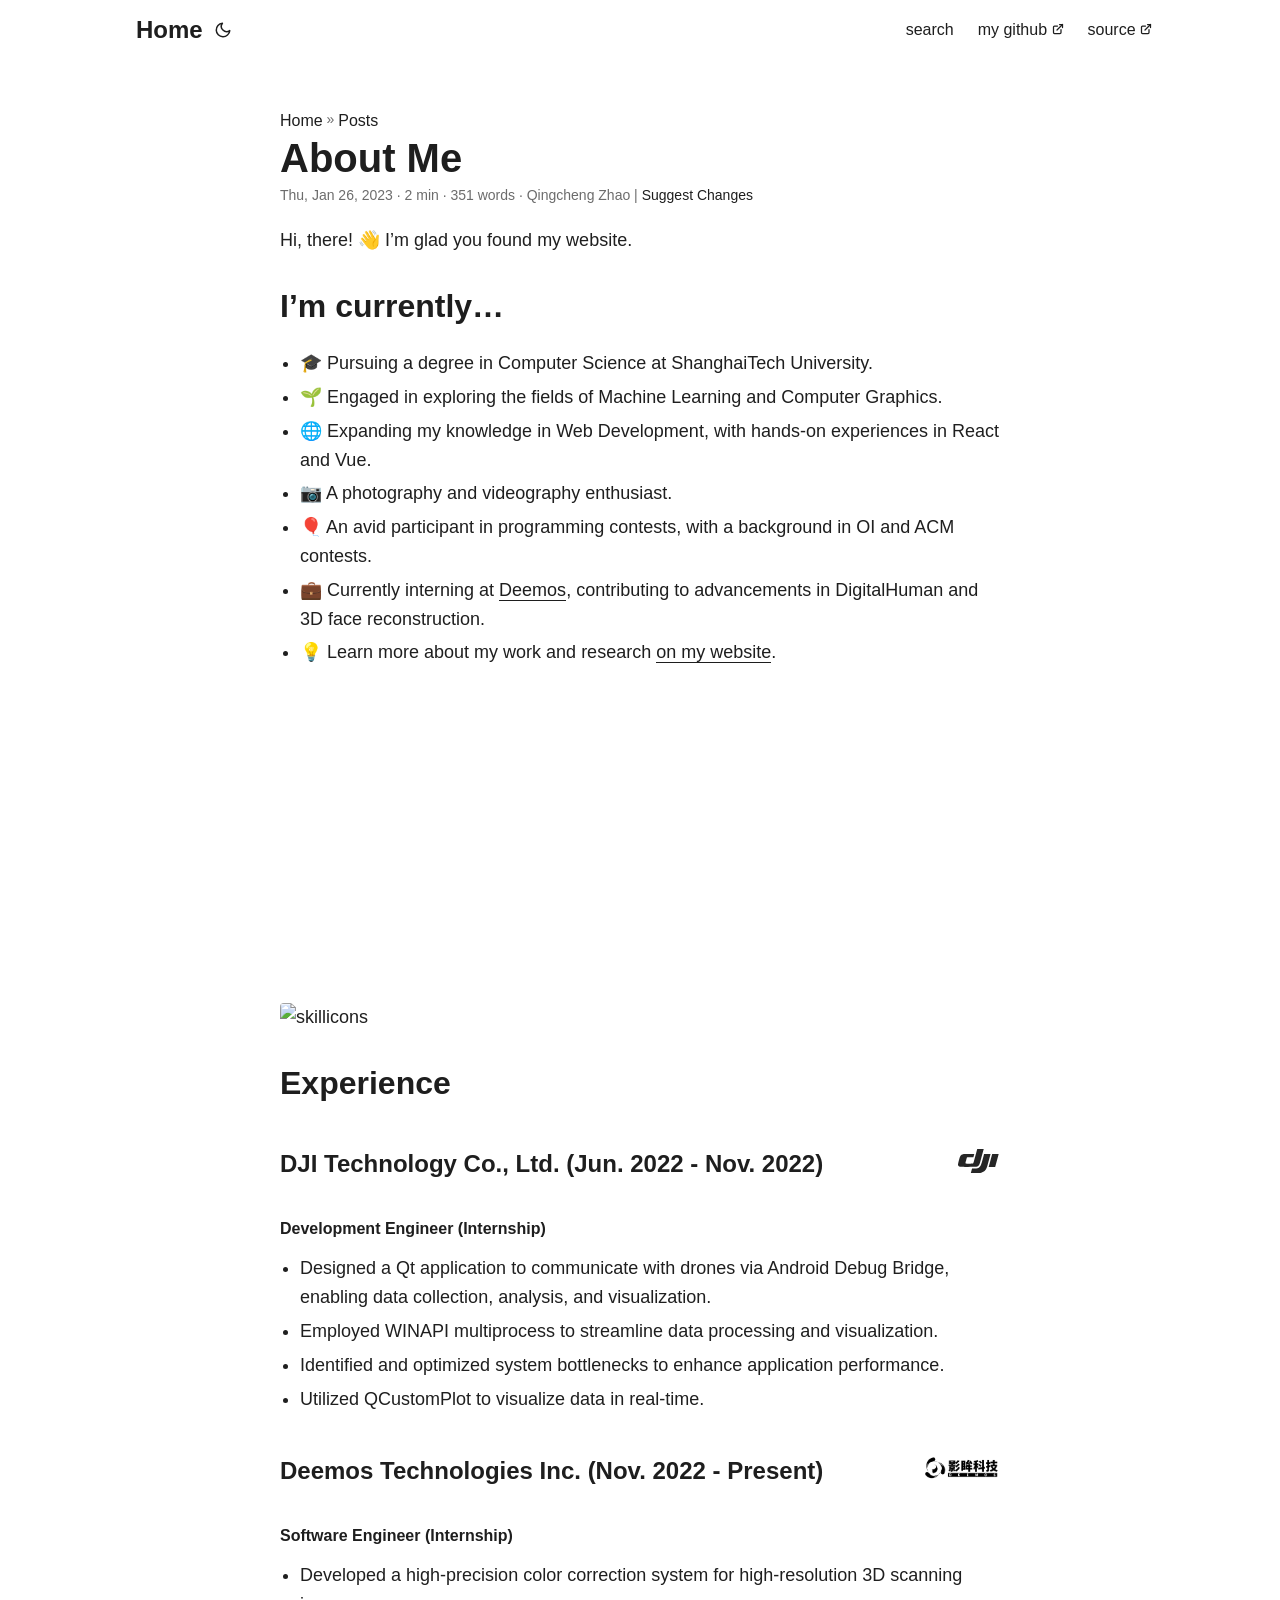
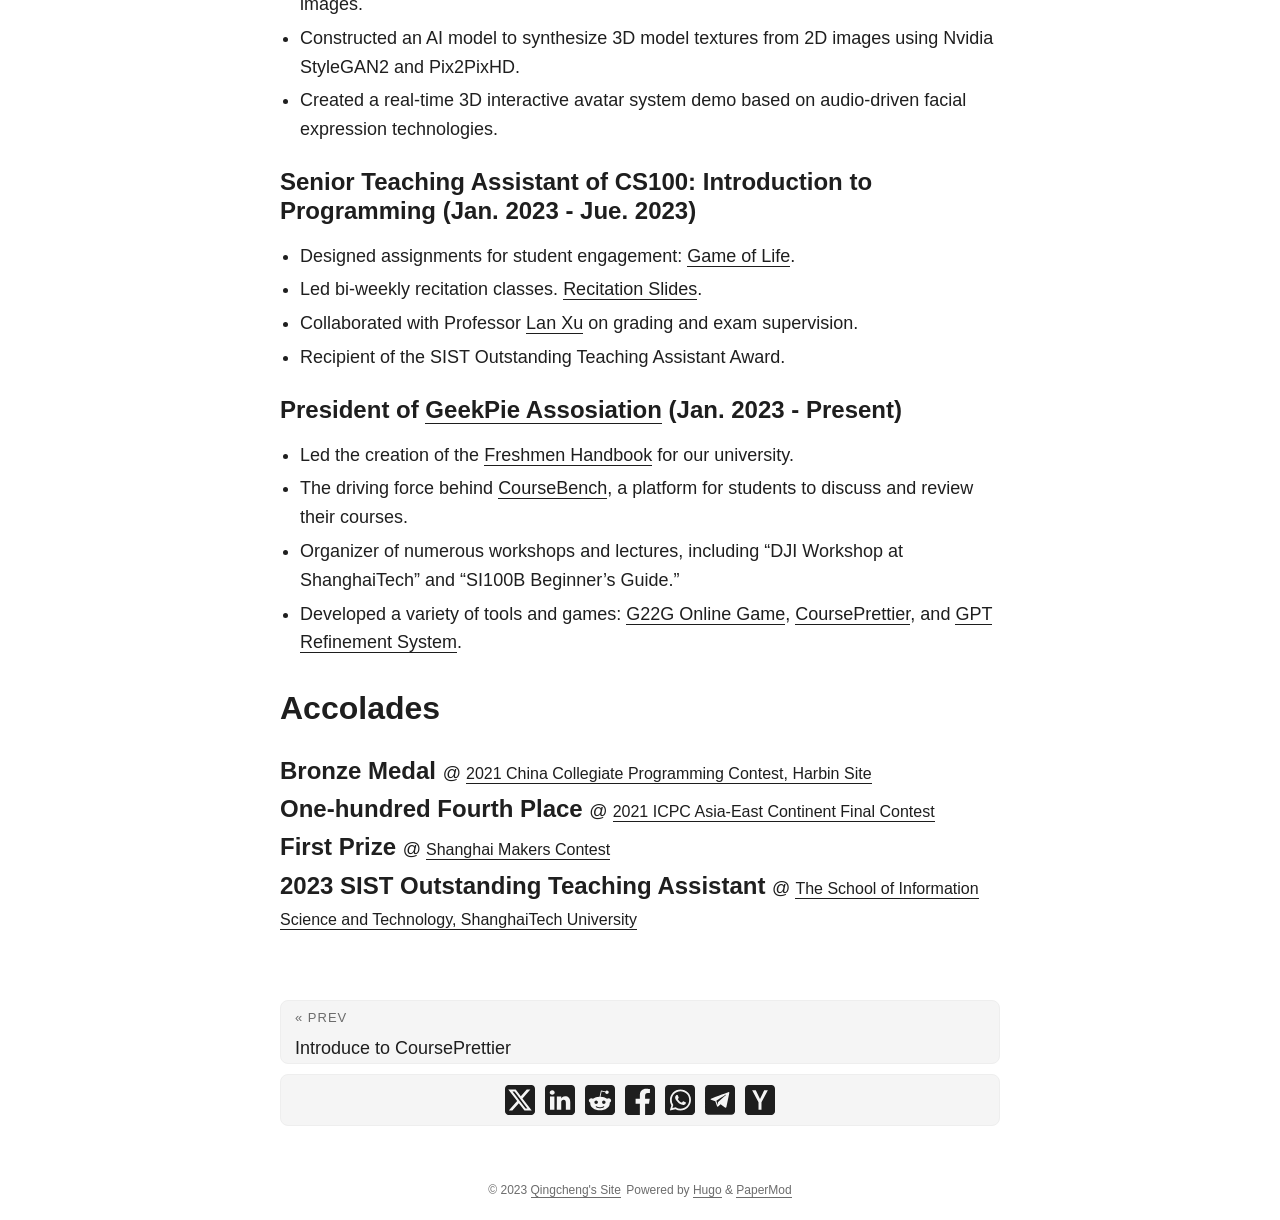
==== commit e922b423: "fix: use master in PaperMod to fix bug #1344 Clarivy/hugo-homepage@f05c8c37fb5981b6467264a429e5cc6db" ====
--- a/about/index.html
+++ b/about/index.html
@@ -1,13 +1,13 @@
 <!doctype html><html lang=en dir=auto><head><meta charset=utf-8><meta http-equiv=X-UA-Compatible content="IE=edge"><meta name=viewport content="width=device-width,initial-scale=1,shrink-to-fit=no"><meta name=robots content="index, follow"><title>About Me | Qingcheng's Site</title>
 <meta name=keywords content><meta name=description content="Hi, there! 👋 I&rsquo;m glad you found my website.
-I&rsquo;m currently&mldr; 🎓 Pursuing a degree in Computer Science at ShanghaiTech University. 🌱 Engaged in exploring the fields of Machine Learning and Computer Graphics. 🌐 Expanding my knowledge in Web Development, with hands-on experiences in React and Vue. 📷 A photography and videography enthusiast. 🎈 An avid participant in programming contests, with a background in OI and ACM contests. 💼 Currently interning at Deemos, contributing to advancements in DigitalHuman and 3D face reconstruction."><meta name=author content="Qingcheng Zhao"><link rel=canonical href=https://clarivy.github.io/about/><meta name=google-site-verification content="XYZabc"><meta name=yandex-verification content="XYZabc"><meta name=msvalidate.01 content="XYZabc"><link crossorigin=anonymous href=/assets/css/stylesheet.bccfefac377bc340f06c260aed1bddf49a4354816d7c570d6aac75a997986c95.css integrity="sha256-vM/vrDd7w0DwbCYK7Rvd9JpDVIFtfFcNaqx1qZeYbJU=" rel="preload stylesheet" as=style><script defer crossorigin=anonymous src=/assets/js/highlight.f413e19d0714851f6474e7ee9632408e58ac146fbdbe62747134bea2fa3415e0.js integrity="sha256-9BPhnQcUhR9kdOfuljJAjlisFG+9vmJ0cTS+ovo0FeA=" onload=hljs.initHighlightingOnLoad()></script><link rel=icon href=https://clarivy.github.io/favicon.ico><link rel=icon type=image/png sizes=16x16 href=https://clarivy.github.io/favicon-16x16.png><link rel=icon type=image/png sizes=32x32 href=https://clarivy.github.io/favicon-32x32.png><link rel=apple-touch-icon href=https://clarivy.github.io/apple-touch-icon.png><link rel=mask-icon href=https://clarivy.github.io/safari-pinned-tab.svg><meta name=theme-color content="#2e2e33"><meta name=msapplication-TileColor content="#2e2e33"><noscript><style>#theme-toggle,.top-link{display:none}</style><style>@media(prefers-color-scheme:dark){:root{--theme:rgb(29, 30, 32);--entry:rgb(46, 46, 51);--primary:rgb(218, 218, 219);--secondary:rgb(155, 156, 157);--tertiary:rgb(65, 66, 68);--content:rgb(196, 196, 197);--hljs-bg:rgb(46, 46, 51);--code-bg:rgb(55, 56, 62);--border:rgb(51, 51, 51)}.list{background:var(--theme)}.list:not(.dark)::-webkit-scrollbar-track{background:0 0}.list:not(.dark)::-webkit-scrollbar-thumb{border-color:var(--theme)}}</style></noscript><script>var doNotTrack=!1;doNotTrack||(function(e,t,n,s,o,i,a){e.GoogleAnalyticsObject=o,e[o]=e[o]||function(){(e[o].q=e[o].q||[]).push(arguments)},e[o].l=1*new Date,i=t.createElement(n),a=t.getElementsByTagName(n)[0],i.async=1,i.src=s,a.parentNode.insertBefore(i,a)}(window,document,"script","https://www.google-analytics.com/analytics.js","ga"),ga("create","UA-123-45","auto"),ga("send","pageview"))</script><meta property="og:title" content="About Me"><meta property="og:description" content="Hi, there! 👋 I&rsquo;m glad you found my website.
+I&rsquo;m currently&mldr; 🎓 Pursuing a degree in Computer Science at ShanghaiTech University. 🌱 Engaged in exploring the fields of Machine Learning and Computer Graphics. 🌐 Expanding my knowledge in Web Development, with hands-on experiences in React and Vue. 📷 A photography and videography enthusiast. 🎈 An avid participant in programming contests, with a background in OI and ACM contests. 💼 Currently interning at Deemos, contributing to advancements in DigitalHuman and 3D face reconstruction."><meta name=author content="Qingcheng Zhao"><link rel=canonical href=https://clarivy.github.io/about/><meta name=google-site-verification content="XYZabc"><meta name=yandex-verification content="XYZabc"><meta name=msvalidate.01 content="XYZabc"><link crossorigin=anonymous href=/assets/css/stylesheet.e087fd1dc76e73a35ae6d7028ddc1ba41e0131e7f9b3a6e2d019a208e6d6c4b5.css integrity="sha256-4If9Hcduc6Na5tcCjdwbpB4BMef5s6bi0BmiCObWxLU=" rel="preload stylesheet" as=style><script defer crossorigin=anonymous src=/assets/js/highlight.f413e19d0714851f6474e7ee9632408e58ac146fbdbe62747134bea2fa3415e0.js integrity="sha256-9BPhnQcUhR9kdOfuljJAjlisFG+9vmJ0cTS+ovo0FeA=" onload=hljs.initHighlightingOnLoad()></script><link rel=icon href=https://clarivy.github.io/favicon.ico><link rel=icon type=image/png sizes=16x16 href=https://clarivy.github.io/favicon-16x16.png><link rel=icon type=image/png sizes=32x32 href=https://clarivy.github.io/favicon-32x32.png><link rel=apple-touch-icon href=https://clarivy.github.io/apple-touch-icon.png><link rel=mask-icon href=https://clarivy.github.io/safari-pinned-tab.svg><meta name=theme-color content="#2e2e33"><meta name=msapplication-TileColor content="#2e2e33"><noscript><style>#theme-toggle,.top-link{display:none}</style><style>@media(prefers-color-scheme:dark){:root{--theme:rgb(29, 30, 32);--entry:rgb(46, 46, 51);--primary:rgb(218, 218, 219);--secondary:rgb(155, 156, 157);--tertiary:rgb(65, 66, 68);--content:rgb(196, 196, 197);--hljs-bg:rgb(46, 46, 51);--code-bg:rgb(55, 56, 62);--border:rgb(51, 51, 51)}.list{background:var(--theme)}.list:not(.dark)::-webkit-scrollbar-track{background:0 0}.list:not(.dark)::-webkit-scrollbar-thumb{border-color:var(--theme)}}</style></noscript><script>var doNotTrack=!1;doNotTrack||(function(e,t,n,s,o,i,a){e.GoogleAnalyticsObject=o,e[o]=e[o]||function(){(e[o].q=e[o].q||[]).push(arguments)},e[o].l=1*new Date,i=t.createElement(n),a=t.getElementsByTagName(n)[0],i.async=1,i.src=s,a.parentNode.insertBefore(i,a)}(window,document,"script","https://www.google-analytics.com/analytics.js","ga"),ga("create","UA-123-45","auto"),ga("send","pageview"))</script><meta property="og:title" content="About Me"><meta property="og:description" content="Hi, there! 👋 I&rsquo;m glad you found my website.
 I&rsquo;m currently&mldr; 🎓 Pursuing a degree in Computer Science at ShanghaiTech University. 🌱 Engaged in exploring the fields of Machine Learning and Computer Graphics. 🌐 Expanding my knowledge in Web Development, with hands-on experiences in React and Vue. 📷 A photography and videography enthusiast. 🎈 An avid participant in programming contests, with a background in OI and ACM contests. 💼 Currently interning at Deemos, contributing to advancements in DigitalHuman and 3D face reconstruction."><meta property="og:type" content="article"><meta property="og:url" content="https://clarivy.github.io/about/"><meta property="article:section" content="posts"><meta property="article:published_time" content="2023-01-26T16:25:07+08:00"><meta property="article:modified_time" content="2023-01-26T16:25:07+08:00"><meta property="og:site_name" content="Qingcheng's Site"><meta name=twitter:card content="summary"><meta name=twitter:title content="About Me"><meta name=twitter:description content="Hi, there! 👋 I&rsquo;m glad you found my website.
-I&rsquo;m currently&mldr; 🎓 Pursuing a degree in Computer Science at ShanghaiTech University. 🌱 Engaged in exploring the fields of Machine Learning and Computer Graphics. 🌐 Expanding my knowledge in Web Development, with hands-on experiences in React and Vue. 📷 A photography and videography enthusiast. 🎈 An avid participant in programming contests, with a background in OI and ACM contests. 💼 Currently interning at Deemos, contributing to advancements in DigitalHuman and 3D face reconstruction."><script type=application/ld+json>{"@context":"https://schema.org","@type":"BreadcrumbList","itemListElement":[{"@type":"ListItem","position":1,"name":"Posts","item":"https://clarivy.github.io/posts/"},{"@type":"ListItem","position":2,"name":"About Me","item":"https://clarivy.github.io/about/"}]}</script><script type=application/ld+json>{"@context":"https://schema.org","@type":"BlogPosting","headline":"About Me","name":"About Me","description":"Hi, there! 👋 I\u0026rsquo;m glad you found my website.\nI\u0026rsquo;m currently\u0026hellip; 🎓 Pursuing a degree in Computer Science at ShanghaiTech University. 🌱 Engaged in exploring the fields of Machine Learning and Computer Graphics. 🌐 Expanding my knowledge in Web Development, with hands-on experiences in React and Vue. 📷 A photography and videography enthusiast. 🎈 An avid participant in programming contests, with a background in OI and ACM contests. 💼 Currently interning at Deemos, contributing to advancements in DigitalHuman and 3D face reconstruction.","keywords":[],"articleBody":"Hi, there! 👋 I’m glad you found my website.\nI’m currently… 🎓 Pursuing a degree in Computer Science at ShanghaiTech University. 🌱 Engaged in exploring the fields of Machine Learning and Computer Graphics. 🌐 Expanding my knowledge in Web Development, with hands-on experiences in React and Vue. 📷 A photography and videography enthusiast. 🎈 An avid participant in programming contests, with a background in OI and ACM contests. 💼 Currently interning at Deemos, contributing to advancements in DigitalHuman and 3D face reconstruction. 💡 Learn more about my work and research on my website. Experience DJI Technology Co., Ltd. (Jun. 2022 - Nov. 2022) Development Engineer (Internship) Designed a Qt application to communicate with drones via Android Debug Bridge, enabling data collection, analysis, and visualization. Employed WINAPI multiprocess to streamline data processing and visualization. Identified and optimized system bottlenecks to enhance application performance. Utilized QCustomPlot to visualize data in real-time. Deemos Technologies Inc. (Nov. 2022 - Present) Software Engineer (Internship) Developed a high-precision color correction system for high-resolution 3D scanning images. Constructed an AI model to synthesize 3D model textures from 2D images using Nvidia StyleGAN2 and Pix2PixHD. Created a real-time 3D interactive avatar system demo based on audio-driven facial expression technologies. Senior Teaching Assistant of CS100: Introduction to Programming (Jan. 2023 - Jue. 2023) Designed assignments for student engagement: Game of Life. Led bi-weekly recitation classes. Recitation Slides. Collaborated with Professor Lan Xu on grading and exam supervision. Recipient of the SIST Outstanding Teaching Assistant Award. President of GeekPie Assosiation (Jan. 2023 - Present) Led the creation of the Freshmen Handbook for our university. The driving force behind CourseBench, a platform for students to discuss and review their courses. Organizer of numerous workshops and lectures, including “DJI Workshop at ShanghaiTech” and “SI100B Beginner’s Guide.” Developed a variety of tools and games: G22G Online Game, CoursePrettier, and GPT Refinement System. Accolades Bronze Medal @ 2021 China Collegiate Programming Contest, Harbin Site One-hundred Fourth Place @ 2021 ICPC Asia-East Continent Final Contest First Prize @ Shanghai Makers Contest 2023 SIST Outstanding Teaching Assistant @ The School of Information Science and Technology, ShanghaiTech University ","wordCount":"351","inLanguage":"en","datePublished":"2023-01-26T16:25:07+08:00","dateModified":"2023-01-26T16:25:07+08:00","author":{"@type":"Person","name":"Qingcheng Zhao"},"mainEntityOfPage":{"@type":"WebPage","@id":"https://clarivy.github.io/about/"},"publisher":{"@type":"Organization","name":"Qingcheng's Site","logo":{"@type":"ImageObject","url":"https://clarivy.github.io/favicon.ico"}}}</script></head><body id=top><script>localStorage.getItem("pref-theme")==="dark"?document.body.classList.add("dark"):localStorage.getItem("pref-theme")==="light"?document.body.classList.remove("dark"):window.matchMedia("(prefers-color-scheme: dark)").matches&&document.body.classList.add("dark")</script><header class=header><nav class=nav><div class=logo><a href=https://clarivy.github.io/ accesskey=h title="Home (Alt + H)"><img src=https://clarivy.github.io/favicon.ico alt aria-label=logo height=35>Home</a><div class=logo-switches><button id=theme-toggle accesskey=t title="(Alt + T)"><svg id="moon" xmlns="http://www.w3.org/2000/svg" width="24" height="18" viewBox="0 0 24 24" fill="none" stroke="currentcolor" stroke-width="2" stroke-linecap="round" stroke-linejoin="round"><path d="M21 12.79A9 9 0 1111.21 3 7 7 0 0021 12.79z"/></svg><svg id="sun" xmlns="http://www.w3.org/2000/svg" width="24" height="18" viewBox="0 0 24 24" fill="none" stroke="currentcolor" stroke-width="2" stroke-linecap="round" stroke-linejoin="round"><circle cx="12" cy="12" r="5"/><line x1="12" y1="1" x2="12" y2="3"/><line x1="12" y1="21" x2="12" y2="23"/><line x1="4.22" y1="4.22" x2="5.64" y2="5.64"/><line x1="18.36" y1="18.36" x2="19.78" y2="19.78"/><line x1="1" y1="12" x2="3" y2="12"/><line x1="21" y1="12" x2="23" y2="12"/><line x1="4.22" y1="19.78" x2="5.64" y2="18.36"/><line x1="18.36" y1="5.64" x2="19.78" y2="4.22"/></svg></button></div></div><ul id=menu><li><a href=https://clarivy.github.io/search title="search (Alt + /)" accesskey=/><span>search</span></a></li><li><a href=https://github.com/Clarivy/ title="my github"><span>my github</span>&nbsp;<svg fill="none" shape-rendering="geometricPrecision" stroke="currentcolor" stroke-linecap="round" stroke-linejoin="round" stroke-width="2.5" viewBox="0 0 24 24" height="12" width="12"><path d="M18 13v6a2 2 0 01-2 2H5a2 2 0 01-2-2V8a2 2 0 012-2h6"/><path d="M15 3h6v6"/><path d="M10 14 21 3"/></svg></a></li><li><a href=https://github.com/Clarivy/hugo-homepage title=source><span>source</span>&nbsp;<svg fill="none" shape-rendering="geometricPrecision" stroke="currentcolor" stroke-linecap="round" stroke-linejoin="round" stroke-width="2.5" viewBox="0 0 24 24" height="12" width="12"><path d="M18 13v6a2 2 0 01-2 2H5a2 2 0 01-2-2V8a2 2 0 012-2h6"/><path d="M15 3h6v6"/><path d="M10 14 21 3"/></svg></a></li></ul></nav></header><main class=main><article class=post-single><header class=post-header><div class=breadcrumbs><a href=https://clarivy.github.io/>Home</a>&nbsp;»&nbsp;<a href=https://clarivy.github.io/posts/>Posts</a></div><h1 class=post-title>About Me</h1><div class=post-meta>&lt;span title='2023-01-26 16:25:07 +0800 +0800'>Thu, Jan 26, 2023&lt;/span>&amp;nbsp;·&amp;nbsp;2 min&amp;nbsp;·&amp;nbsp;351 words&amp;nbsp;·&amp;nbsp;Qingcheng Zhao&nbsp;|&nbsp;<a href=https://github.com/Clarivy/hugo-homepage rel="noopener noreferrer" target=_blank>Suggest Changes</a></div></header><div class=post-content><p>Hi, there! 👋 I&rsquo;m glad you found my website.</p><h2 id=im-currently>I&rsquo;m currently&mldr;<a hidden class=anchor aria-hidden=true href=#im-currently>#</a></h2><ul><li>🎓 Pursuing a degree in Computer Science at ShanghaiTech University.</li><li>🌱 Engaged in exploring the fields of Machine Learning and Computer Graphics.</li><li>🌐 Expanding my knowledge in Web Development, with hands-on experiences in React and Vue.</li><li>📷 A photography and videography enthusiast.</li><li>🎈 An avid participant in programming contests, with a background in OI and ACM contests.</li><li>💼 Currently interning at <a href=https://deemos.com/>Deemos</a>, contributing to advancements in DigitalHuman and 3D face reconstruction.</li><li>💡 Learn more about my work and research <a href=https://clarivy.github.io/>on my website</a>.</li></ul><div style=display:flex;justify-content:space-evenly;flex-wrap:wrap><iframe src="https://github-readme-stats-one-bice.vercel.app/api?username=clarivy&theme=transparent&show_icons=true&include_all_commits=true&role=OWNER,ORGANIZATION_MEMBER&count_private=true&line_height=29" style=border:0;overflow:hidden></iframe>
+I&rsquo;m currently&mldr; 🎓 Pursuing a degree in Computer Science at ShanghaiTech University. 🌱 Engaged in exploring the fields of Machine Learning and Computer Graphics. 🌐 Expanding my knowledge in Web Development, with hands-on experiences in React and Vue. 📷 A photography and videography enthusiast. 🎈 An avid participant in programming contests, with a background in OI and ACM contests. 💼 Currently interning at Deemos, contributing to advancements in DigitalHuman and 3D face reconstruction."><script type=application/ld+json>{"@context":"https://schema.org","@type":"BreadcrumbList","itemListElement":[{"@type":"ListItem","position":1,"name":"Posts","item":"https://clarivy.github.io/posts/"},{"@type":"ListItem","position":2,"name":"About Me","item":"https://clarivy.github.io/about/"}]}</script><script type=application/ld+json>{"@context":"https://schema.org","@type":"BlogPosting","headline":"About Me","name":"About Me","description":"Hi, there! 👋 I\u0026rsquo;m glad you found my website.\nI\u0026rsquo;m currently\u0026hellip; 🎓 Pursuing a degree in Computer Science at ShanghaiTech University. 🌱 Engaged in exploring the fields of Machine Learning and Computer Graphics. 🌐 Expanding my knowledge in Web Development, with hands-on experiences in React and Vue. 📷 A photography and videography enthusiast. 🎈 An avid participant in programming contests, with a background in OI and ACM contests. 💼 Currently interning at Deemos, contributing to advancements in DigitalHuman and 3D face reconstruction.","keywords":[],"articleBody":"Hi, there! 👋 I’m glad you found my website.\nI’m currently… 🎓 Pursuing a degree in Computer Science at ShanghaiTech University. 🌱 Engaged in exploring the fields of Machine Learning and Computer Graphics. 🌐 Expanding my knowledge in Web Development, with hands-on experiences in React and Vue. 📷 A photography and videography enthusiast. 🎈 An avid participant in programming contests, with a background in OI and ACM contests. 💼 Currently interning at Deemos, contributing to advancements in DigitalHuman and 3D face reconstruction. 💡 Learn more about my work and research on my website. Experience DJI Technology Co., Ltd. (Jun. 2022 - Nov. 2022) Development Engineer (Internship) Designed a Qt application to communicate with drones via Android Debug Bridge, enabling data collection, analysis, and visualization. Employed WINAPI multiprocess to streamline data processing and visualization. Identified and optimized system bottlenecks to enhance application performance. Utilized QCustomPlot to visualize data in real-time. Deemos Technologies Inc. (Nov. 2022 - Present) Software Engineer (Internship) Developed a high-precision color correction system for high-resolution 3D scanning images. Constructed an AI model to synthesize 3D model textures from 2D images using Nvidia StyleGAN2 and Pix2PixHD. Created a real-time 3D interactive avatar system demo based on audio-driven facial expression technologies. Senior Teaching Assistant of CS100: Introduction to Programming (Jan. 2023 - Jue. 2023) Designed assignments for student engagement: Game of Life. Led bi-weekly recitation classes. Recitation Slides. Collaborated with Professor Lan Xu on grading and exam supervision. Recipient of the SIST Outstanding Teaching Assistant Award. President of GeekPie Assosiation (Jan. 2023 - Present) Led the creation of the Freshmen Handbook for our university. The driving force behind CourseBench, a platform for students to discuss and review their courses. Organizer of numerous workshops and lectures, including “DJI Workshop at ShanghaiTech” and “SI100B Beginner’s Guide.” Developed a variety of tools and games: G22G Online Game, CoursePrettier, and GPT Refinement System. Accolades Bronze Medal @ 2021 China Collegiate Programming Contest, Harbin Site One-hundred Fourth Place @ 2021 ICPC Asia-East Continent Final Contest First Prize @ Shanghai Makers Contest 2023 SIST Outstanding Teaching Assistant @ The School of Information Science and Technology, ShanghaiTech University ","wordCount":"351","inLanguage":"en","datePublished":"2023-01-26T16:25:07+08:00","dateModified":"2023-01-26T16:25:07+08:00","author":{"@type":"Person","name":"Qingcheng Zhao"},"mainEntityOfPage":{"@type":"WebPage","@id":"https://clarivy.github.io/about/"},"publisher":{"@type":"Organization","name":"Qingcheng's Site","logo":{"@type":"ImageObject","url":"https://clarivy.github.io/favicon.ico"}}}</script></head><body id=top><script>localStorage.getItem("pref-theme")==="dark"?document.body.classList.add("dark"):localStorage.getItem("pref-theme")==="light"?document.body.classList.remove("dark"):window.matchMedia("(prefers-color-scheme: dark)").matches&&document.body.classList.add("dark")</script><header class=header><nav class=nav><div class=logo><a href=https://clarivy.github.io/ accesskey=h title="Home (Alt + H)"><img src=https://clarivy.github.io/favicon.ico alt aria-label=logo height=35>Home</a><div class=logo-switches><button id=theme-toggle accesskey=t title="(Alt + T)"><svg id="moon" xmlns="http://www.w3.org/2000/svg" width="24" height="18" viewBox="0 0 24 24" fill="none" stroke="currentcolor" stroke-width="2" stroke-linecap="round" stroke-linejoin="round"><path d="M21 12.79A9 9 0 1111.21 3 7 7 0 0021 12.79z"/></svg><svg id="sun" xmlns="http://www.w3.org/2000/svg" width="24" height="18" viewBox="0 0 24 24" fill="none" stroke="currentcolor" stroke-width="2" stroke-linecap="round" stroke-linejoin="round"><circle cx="12" cy="12" r="5"/><line x1="12" y1="1" x2="12" y2="3"/><line x1="12" y1="21" x2="12" y2="23"/><line x1="4.22" y1="4.22" x2="5.64" y2="5.64"/><line x1="18.36" y1="18.36" x2="19.78" y2="19.78"/><line x1="1" y1="12" x2="3" y2="12"/><line x1="21" y1="12" x2="23" y2="12"/><line x1="4.22" y1="19.78" x2="5.64" y2="18.36"/><line x1="18.36" y1="5.64" x2="19.78" y2="4.22"/></svg></button></div></div><ul id=menu><li><a href=https://clarivy.github.io/search title="search (Alt + /)" accesskey=/><span>search</span></a></li><li><a href=https://github.com/Clarivy/ title="my github"><span>my github</span>&nbsp;<svg fill="none" shape-rendering="geometricPrecision" stroke="currentcolor" stroke-linecap="round" stroke-linejoin="round" stroke-width="2.5" viewBox="0 0 24 24" height="12" width="12"><path d="M18 13v6a2 2 0 01-2 2H5a2 2 0 01-2-2V8a2 2 0 012-2h6"/><path d="M15 3h6v6"/><path d="M10 14 21 3"/></svg></a></li><li><a href=https://github.com/Clarivy/hugo-homepage title=source><span>source</span>&nbsp;<svg fill="none" shape-rendering="geometricPrecision" stroke="currentcolor" stroke-linecap="round" stroke-linejoin="round" stroke-width="2.5" viewBox="0 0 24 24" height="12" width="12"><path d="M18 13v6a2 2 0 01-2 2H5a2 2 0 01-2-2V8a2 2 0 012-2h6"/><path d="M15 3h6v6"/><path d="M10 14 21 3"/></svg></a></li></ul></nav></header><main class=main><article class=post-single><header class=post-header><div class=breadcrumbs><a href=https://clarivy.github.io/>Home</a>&nbsp;»&nbsp;<a href=https://clarivy.github.io/posts/>Posts</a></div><h1 class="post-title entry-hint-parent">About Me</h1><div class=post-meta><span title='2023-01-26 16:25:07 +0800 +0800'>Thu, Jan 26, 2023</span>&nbsp;·&nbsp;2 min&nbsp;·&nbsp;351 words&nbsp;·&nbsp;Qingcheng Zhao&nbsp;|&nbsp;<a href=https://github.com/Clarivy/hugo-homepage rel="noopener noreferrer" target=_blank>Suggest Changes</a></div></header><div class=post-content><p>Hi, there! 👋 I&rsquo;m glad you found my website.</p><h2 id=im-currently>I&rsquo;m currently&mldr;<a hidden class=anchor aria-hidden=true href=#im-currently>#</a></h2><ul><li>🎓 Pursuing a degree in Computer Science at ShanghaiTech University.</li><li>🌱 Engaged in exploring the fields of Machine Learning and Computer Graphics.</li><li>🌐 Expanding my knowledge in Web Development, with hands-on experiences in React and Vue.</li><li>📷 A photography and videography enthusiast.</li><li>🎈 An avid participant in programming contests, with a background in OI and ACM contests.</li><li>💼 Currently interning at <a href=https://deemos.com/>Deemos</a>, contributing to advancements in DigitalHuman and 3D face reconstruction.</li><li>💡 Learn more about my work and research <a href=https://clarivy.github.io/>on my website</a>.</li></ul><div style=display:flex;justify-content:space-evenly;flex-wrap:wrap><iframe src="https://github-readme-stats-one-bice.vercel.app/api?username=clarivy&theme=transparent&show_icons=true&include_all_commits=true&role=OWNER,ORGANIZATION_MEMBER&count_private=true&line_height=29" style=border:0;overflow:hidden></iframe>
 <iframe src="https://github-readme-stats.vercel.app/api/top-langs/?username=clarivy&theme=transparent&layout=compact&langs_count=6&include_all_commits=true&role=OWNER,ORGANIZATION_MEMBER&include_orgs=true" style=border:0;overflow:hidden></iframe></div><div style=display:flex;justify-content:space-evenly;flex-wrap:wrap><iframe src="https://github-readme-streak-stats.herokuapp.com/?user=clarivy&hide_border=true&background=EBEBEB00&theme=tokyonight&mode=weekly" style=border:0></iframe></div><p><img loading=lazy src="https://skillicons.dev/icons?i=cpp,py,pytorch,qt,cmake,git,github,linux,md,matlab,react,regex,vim,vite,vscode,vue,nextjs,nodejs,fastapi,docker,d3,js,ts,html,css,arduino,blender,c,webpack,visualstudio" alt=skillicons></p><h2 id=experience>Experience<a hidden class=anchor aria-hidden=true href=#experience>#</a></h2><div style=display:flex;justify-content:space-between;align-items:center><h3>DJI Technology Co., Ltd. (Jun. 2022 - Nov. 2022)</h3><img src=/posts/about/images/dji.svg style=height:24px;margin:0></img></div><h4 id=development-engineer-internship>Development Engineer (Internship)<a hidden class=anchor aria-hidden=true href=#development-engineer-internship>#</a></h4><ul><li>Designed a Qt application to communicate with drones via Android Debug Bridge, enabling data collection, analysis, and visualization.</li><li>Employed WINAPI multiprocess to streamline data processing and visualization.</li><li>Identified and optimized system bottlenecks to enhance application performance.</li><li>Utilized QCustomPlot to visualize data in real-time.</li></ul><div style=display:flex;justify-content:space-between;align-items:center><h3>Deemos Technologies Inc. (Nov. 2022 - Present)</h3><img src=/posts/about/images/deemos-dark.png style=height:24px;margin:0></img></div><h4 id=software-engineer-internship>Software Engineer (Internship)<a hidden class=anchor aria-hidden=true href=#software-engineer-internship>#</a></h4><ul><li>Developed a high-precision color correction system for high-resolution 3D scanning images.</li><li>Constructed an AI model to synthesize 3D model textures from 2D images using Nvidia StyleGAN2 and Pix2PixHD.</li><li>Created a real-time 3D interactive avatar system demo based on audio-driven facial expression technologies.</li></ul><h3 id=senior-teaching-assistant-of-cs100-introduction-to-programming-jan-2023---jue-2023>Senior Teaching Assistant of CS100: Introduction to Programming (Jan. 2023 - Jue. 2023)<a hidden class=anchor aria-hidden=true href=#senior-teaching-assistant-of-cs100-introduction-to-programming-jan-2023---jue-2023>#</a></h3><ul><li>Designed assignments for student engagement: <a href=https://github.com/Clarivy/GameOfLife-Homework>Game of Life</a>.</li><li>Led bi-weekly recitation classes. <a href=https://github.com/GKxxQAQ/CS100-recitations-spring2023>Recitation Slides</a>.</li><li>Collaborated with Professor <a href=https://www.xu-lan.com/>Lan Xu</a> on grading and exam supervision.</li><li>Recipient of the SIST Outstanding Teaching Assistant Award.</li></ul><h3 id=president-of-geekpie-assosiationhttpsgithubcomshanghaitechgeekpie-jan-2023---present>President of <a href=https://github.com/ShanghaitechGeekPie/>GeekPie Assosiation</a> (Jan. 2023 - Present)<a hidden class=anchor aria-hidden=true href=#president-of-geekpie-assosiationhttpsgithubcomshanghaitechgeekpie-jan-2023---present>#</a></h3><ul><li>Led the creation of the <a href=https://github.com/ShanghaitechGeekPie/fresh>Freshmen Handbook</a> for our university.</li><li>The driving force behind <a href=https://github.com/ShanghaitechGeekPie/coursebench-frontend>CourseBench</a>, a platform for students to discuss and review their courses.</li><li>Organizer of numerous workshops and lectures, including &ldquo;DJI Workshop at ShanghaiTech&rdquo; and &ldquo;SI100B Beginner&rsquo;s Guide.&rdquo;</li><li>Developed a variety of tools and games: <a href=https://github.com/ShanghaitechGeekPie/g22g-frontend>G22G Online Game</a>, <a href=https://github.com/Clarivy/CoursePrettier-frontend>CoursePrettier</a>, and <a href=https://github.com/Clarivy/CourseBench_GPTWorker/>GPT Refinement System</a>.</li></ul><h2 id=accolades>Accolades<a hidden class=anchor aria-hidden=true href=#accolades>#</a></h2><div><span style=font-size:24px;font-weight:700>Bronze Medal
 </span><span>@ </span><a href=/posts/about/images/CCPC_HRB.jpg><span style=font-size:16px;font-weight:400>2021 China Collegiate Programming Contest, Harbin Site</span></a></div><div><span style=font-size:24px;font-weight:700>One-hundred Fourth Place
 </span><span>@ </span><a href=/posts/about/images/ECFinal.jpg><span style=font-size:16px;font-weight:400>2021 ICPC Asia-East Continent Final Contest</span></a></div><div><span style=font-size:24px;font-weight:700>First Prize
 </span><span>@ </span><a href=/posts/about/images/ShanghaiMaker.jpg><span style=font-size:16px;font-weight:400>Shanghai Makers Contest</span></a></div><div><span style=font-size:24px;font-weight:700>2023 SIST Outstanding Teaching Assistant
-</span><span>@ </span><a href=/posts/about/images/ta.jpg><span style=font-size:16px;font-weight:400>The School of Information Science and Technology, ShanghaiTech University</span></a></div></div><footer class=post-footer><ul class=post-tags></ul><nav class=paginav><a class=prev href=https://clarivy.github.io/posts/courseprettier/courseprettier/><span class=title>« Prev</span><br><span>Introduce to CoursePrettier</span></a></nav><div class=share-buttons><a target=_blank rel="noopener noreferrer" aria-label="share About Me on twitter" href="https://twitter.com/intent/tweet/?text=About%20Me&amp;url=https%3a%2f%2fclarivy.github.io%2fabout%2f&amp;hashtags="><svg viewBox="0 0 512 512" height="30" width="30" fill="currentcolor"><path d="M449.446.0C483.971.0 512 28.03 512 62.554v386.892C512 483.97 483.97 512 449.446 512H62.554c-34.524.0-62.554-28.03-62.554-62.554V62.554c0-34.524 28.029-62.554 62.554-62.554h386.892zM195.519 424.544c135.939.0 210.268-112.643 210.268-210.268.0-3.218.0-6.437-.153-9.502 14.406-10.421 26.973-23.448 36.935-38.314-13.18 5.824-27.433 9.809-42.452 11.648 15.326-9.196 26.973-23.602 32.49-40.92-14.252 8.429-30.038 14.56-46.896 17.931-13.487-14.406-32.644-23.295-53.946-23.295-40.767.0-73.87 33.104-73.87 73.87.0 5.824.613 11.494 1.992 16.858-61.456-3.065-115.862-32.49-152.337-77.241-6.284 10.881-9.962 23.601-9.962 37.088.0 25.594 13.027 48.276 32.95 61.456-12.107-.307-23.448-3.678-33.41-9.196v.92c0 35.862 25.441 65.594 59.311 72.49-6.13 1.686-12.72 2.606-19.464 2.606-4.751.0-9.348-.46-13.946-1.38 9.349 29.426 36.628 50.728 68.965 51.341-25.287 19.771-57.164 31.571-91.8 31.571-5.977.0-11.801-.306-17.625-1.073 32.337 21.15 71.264 33.41 112.95 33.41z"/></svg></a><a target=_blank rel="noopener noreferrer" aria-label="share About Me on linkedin" href="https://www.linkedin.com/shareArticle?mini=true&amp;url=https%3a%2f%2fclarivy.github.io%2fabout%2f&amp;title=About%20Me&amp;summary=About%20Me&amp;source=https%3a%2f%2fclarivy.github.io%2fabout%2f"><svg viewBox="0 0 512 512" height="30" width="30" fill="currentcolor"><path d="M449.446.0C483.971.0 512 28.03 512 62.554v386.892C512 483.97 483.97 512 449.446 512H62.554c-34.524.0-62.554-28.03-62.554-62.554V62.554c0-34.524 28.029-62.554 62.554-62.554h386.892zM160.461 423.278V197.561h-75.04v225.717h75.04zm270.539.0V293.839c0-69.333-37.018-101.586-86.381-101.586-39.804.0-57.634 21.891-67.617 37.266v-31.958h-75.021c.995 21.181.0 225.717.0 225.717h75.02V297.222c0-6.748.486-13.492 2.474-18.315 5.414-13.475 17.767-27.434 38.494-27.434 27.135.0 38.007 20.707 38.007 51.037v120.768H431zM123.448 88.722C97.774 88.722 81 105.601 81 127.724c0 21.658 16.264 39.002 41.455 39.002h.484c26.165.0 42.452-17.344 42.452-39.002-.485-22.092-16.241-38.954-41.943-39.002z"/></svg></a><a target=_blank rel="noopener noreferrer" aria-label="share About Me on reddit" href="https://reddit.com/submit?url=https%3a%2f%2fclarivy.github.io%2fabout%2f&title=About%20Me"><svg viewBox="0 0 512 512" height="30" width="30" fill="currentcolor"><path d="M449.446.0C483.971.0 512 28.03 512 62.554v386.892C512 483.97 483.97 512 449.446 512H62.554c-34.524.0-62.554-28.03-62.554-62.554V62.554c0-34.524 28.029-62.554 62.554-62.554h386.892zM446 265.638c0-22.964-18.616-41.58-41.58-41.58-11.211.0-21.361 4.457-28.841 11.666-28.424-20.508-67.586-33.757-111.204-35.278l18.941-89.121 61.884 13.157c.756 15.734 13.642 28.29 29.56 28.29 16.407.0 29.706-13.299 29.706-29.701.0-16.403-13.299-29.702-29.706-29.702-11.666.0-21.657 6.792-26.515 16.578l-69.105-14.69c-1.922-.418-3.939-.042-5.585 1.036-1.658 1.073-2.811 2.761-3.224 4.686l-21.152 99.438c-44.258 1.228-84.046 14.494-112.837 35.232-7.468-7.164-17.589-11.591-28.757-11.591-22.965.0-41.585 18.616-41.585 41.58.0 16.896 10.095 31.41 24.568 37.918-.639 4.135-.99 8.328-.99 12.576.0 63.977 74.469 115.836 166.33 115.836s166.334-51.859 166.334-115.836c0-4.218-.347-8.387-.977-12.493 14.564-6.47 24.735-21.034 24.735-38.001zM326.526 373.831c-20.27 20.241-59.115 21.816-70.534 21.816-11.428.0-50.277-1.575-70.522-21.82-3.007-3.008-3.007-7.882.0-10.889 3.003-2.999 7.882-3.003 10.885.0 12.777 12.781 40.11 17.317 59.637 17.317 19.522.0 46.86-4.536 59.657-17.321 3.016-2.999 7.886-2.995 10.885.008 3.008 3.011 3.003 7.882-.008 10.889zm-5.23-48.781c-16.373.0-29.701-13.324-29.701-29.698.0-16.381 13.328-29.714 29.701-29.714 16.378.0 29.706 13.333 29.706 29.714.0 16.374-13.328 29.698-29.706 29.698zM160.91 295.348c0-16.381 13.328-29.71 29.714-29.71 16.369.0 29.689 13.329 29.689 29.71.0 16.373-13.32 29.693-29.689 29.693-16.386.0-29.714-13.32-29.714-29.693z"/></svg></a><a target=_blank rel="noopener noreferrer" aria-label="share About Me on facebook" href="https://facebook.com/sharer/sharer.php?u=https%3a%2f%2fclarivy.github.io%2fabout%2f"><svg viewBox="0 0 512 512" height="30" width="30" fill="currentcolor"><path d="M449.446.0C483.971.0 512 28.03 512 62.554v386.892C512 483.97 483.97 512 449.446 512H342.978V319.085h66.6l12.672-82.621h-79.272v-53.617c0-22.603 11.073-44.636 46.58-44.636H425.6v-70.34s-32.71-5.582-63.982-5.582c-65.288.0-107.96 39.569-107.96 111.204v62.971h-72.573v82.621h72.573V512h-191.104c-34.524.0-62.554-28.03-62.554-62.554V62.554c0-34.524 28.029-62.554 62.554-62.554h386.892z"/></svg></a><a target=_blank rel="noopener noreferrer" aria-label="share About Me on whatsapp" href="https://api.whatsapp.com/send?text=About%20Me%20-%20https%3a%2f%2fclarivy.github.io%2fabout%2f"><svg viewBox="0 0 512 512" height="30" width="30" fill="currentcolor"><path d="M449.446.0C483.971.0 512 28.03 512 62.554v386.892C512 483.97 483.97 512 449.446 512H62.554c-34.524.0-62.554-28.03-62.554-62.554V62.554c0-34.524 28.029-62.554 62.554-62.554h386.892zm-58.673 127.703c-33.842-33.881-78.847-52.548-126.798-52.568-98.799.0-179.21 80.405-179.249 179.234-.013 31.593 8.241 62.428 23.927 89.612l-25.429 92.884 95.021-24.925c26.181 14.28 55.659 21.807 85.658 21.816h.074c98.789.0 179.206-80.413 179.247-179.243.018-47.895-18.61-92.93-52.451-126.81zM263.976 403.485h-.06c-26.734-.01-52.954-7.193-75.828-20.767l-5.441-3.229-56.386 14.792 15.05-54.977-3.542-5.637c-14.913-23.72-22.791-51.136-22.779-79.287.033-82.142 66.867-148.971 149.046-148.971 39.793.014 77.199 15.531 105.329 43.692 28.128 28.16 43.609 65.592 43.594 105.4-.034 82.149-66.866 148.983-148.983 148.984zm81.721-111.581c-4.479-2.242-26.499-13.075-30.604-14.571-4.105-1.495-7.091-2.241-10.077 2.241-2.986 4.483-11.569 14.572-14.182 17.562-2.612 2.988-5.225 3.364-9.703 1.12-4.479-2.241-18.91-6.97-36.017-22.23C231.8 264.15 222.81 249.484 220.198 245s-.279-6.908 1.963-9.14c2.016-2.007 4.48-5.232 6.719-7.847 2.24-2.615 2.986-4.484 4.479-7.472 1.493-2.99.747-5.604-.374-7.846-1.119-2.241-10.077-24.288-13.809-33.256-3.635-8.733-7.327-7.55-10.077-7.688-2.609-.13-5.598-.158-8.583-.158-2.986.0-7.839 1.121-11.944 5.604-4.105 4.484-15.675 15.32-15.675 37.364.0 22.046 16.048 43.342 18.287 46.332 2.24 2.99 31.582 48.227 76.511 67.627 10.685 4.615 19.028 7.371 25.533 9.434 10.728 3.41 20.492 2.929 28.209 1.775 8.605-1.285 26.499-10.833 30.231-21.295 3.732-10.464 3.732-19.431 2.612-21.298-1.119-1.869-4.105-2.99-8.583-5.232z"/></svg></a><a target=_blank rel="noopener noreferrer" aria-label="share About Me on telegram" href="https://telegram.me/share/url?text=About%20Me&amp;url=https%3a%2f%2fclarivy.github.io%2fabout%2f"><svg viewBox="2 2 28 28" height="30" width="30" fill="currentcolor"><path d="M26.49 29.86H5.5a3.37 3.37.0 01-2.47-1 3.35 3.35.0 01-1-2.47V5.48A3.36 3.36.0 013 3 3.37 3.37.0 015.5 2h21A3.38 3.38.0 0129 3a3.36 3.36.0 011 2.46V26.37a3.35 3.35.0 01-1 2.47 3.38 3.38.0 01-2.51 1.02zm-5.38-6.71a.79.79.0 00.85-.66L24.73 9.24a.55.55.0 00-.18-.46.62.62.0 00-.41-.17q-.08.0-16.53 6.11a.59.59.0 00-.41.59.57.57.0 00.43.52l4 1.24 1.61 4.83a.62.62.0 00.63.43.56.56.0 00.4-.17L16.54 20l4.09 3A.9.9.0 0021.11 23.15zM13.8 20.71l-1.21-4q8.72-5.55 8.78-5.55c.15.0.23.0.23.16a.18.18.0 010 .06s-2.51 2.3-7.52 6.8z"/></svg></a></div></footer></article></main><footer class=footer><span>&copy; 2023 <a href=https://clarivy.github.io/>Qingcheng's Site</a></span>
+</span><span>@ </span><a href=/posts/about/images/ta.jpg><span style=font-size:16px;font-weight:400>The School of Information Science and Technology, ShanghaiTech University</span></a></div></div><footer class=post-footer><ul class=post-tags></ul><nav class=paginav><a class=prev href=https://clarivy.github.io/posts/courseprettier/courseprettier/><span class=title>« Prev</span><br><span>Introduce to CoursePrettier</span></a></nav><ul class=share-buttons><li><a target=_blank rel="noopener noreferrer" aria-label="share About Me on x" href="https://x.com/intent/tweet/?text=About%20Me&amp;url=https%3a%2f%2fclarivy.github.io%2fabout%2f&amp;hashtags="><svg viewBox="0 0 512 512" height="30" width="30" fill="currentcolor"><path d="M512 62.554V449.446C512 483.97 483.97 512 449.446 512H62.554C28.03 512 0 483.97.0 449.446V62.554C0 28.03 28.029.0 62.554.0H449.446C483.971.0 512 28.03 512 62.554zM269.951 190.75 182.567 75.216H56L207.216 272.95 63.9 436.783h61.366L235.9 310.383l96.667 126.4H456L298.367 228.367l134-153.151H371.033zM127.633 110h36.468l219.38 290.065H349.5z"/></svg></a></li><li><a target=_blank rel="noopener noreferrer" aria-label="share About Me on linkedin" href="https://www.linkedin.com/shareArticle?mini=true&amp;url=https%3a%2f%2fclarivy.github.io%2fabout%2f&amp;title=About%20Me&amp;summary=About%20Me&amp;source=https%3a%2f%2fclarivy.github.io%2fabout%2f"><svg viewBox="0 0 512 512" height="30" width="30" fill="currentcolor"><path d="M449.446.0C483.971.0 512 28.03 512 62.554v386.892C512 483.97 483.97 512 449.446 512H62.554c-34.524.0-62.554-28.03-62.554-62.554V62.554c0-34.524 28.029-62.554 62.554-62.554h386.892zM160.461 423.278V197.561h-75.04v225.717h75.04zm270.539.0V293.839c0-69.333-37.018-101.586-86.381-101.586-39.804.0-57.634 21.891-67.617 37.266v-31.958h-75.021c.995 21.181.0 225.717.0 225.717h75.02V297.222c0-6.748.486-13.492 2.474-18.315 5.414-13.475 17.767-27.434 38.494-27.434 27.135.0 38.007 20.707 38.007 51.037v120.768H431zM123.448 88.722C97.774 88.722 81 105.601 81 127.724c0 21.658 16.264 39.002 41.455 39.002h.484c26.165.0 42.452-17.344 42.452-39.002-.485-22.092-16.241-38.954-41.943-39.002z"/></svg></a></li><li><a target=_blank rel="noopener noreferrer" aria-label="share About Me on reddit" href="https://reddit.com/submit?url=https%3a%2f%2fclarivy.github.io%2fabout%2f&title=About%20Me"><svg viewBox="0 0 512 512" height="30" width="30" fill="currentcolor"><path d="M449.446.0C483.971.0 512 28.03 512 62.554v386.892C512 483.97 483.97 512 449.446 512H62.554c-34.524.0-62.554-28.03-62.554-62.554V62.554c0-34.524 28.029-62.554 62.554-62.554h386.892zM446 265.638c0-22.964-18.616-41.58-41.58-41.58-11.211.0-21.361 4.457-28.841 11.666-28.424-20.508-67.586-33.757-111.204-35.278l18.941-89.121 61.884 13.157c.756 15.734 13.642 28.29 29.56 28.29 16.407.0 29.706-13.299 29.706-29.701.0-16.403-13.299-29.702-29.706-29.702-11.666.0-21.657 6.792-26.515 16.578l-69.105-14.69c-1.922-.418-3.939-.042-5.585 1.036-1.658 1.073-2.811 2.761-3.224 4.686l-21.152 99.438c-44.258 1.228-84.046 14.494-112.837 35.232-7.468-7.164-17.589-11.591-28.757-11.591-22.965.0-41.585 18.616-41.585 41.58.0 16.896 10.095 31.41 24.568 37.918-.639 4.135-.99 8.328-.99 12.576.0 63.977 74.469 115.836 166.33 115.836s166.334-51.859 166.334-115.836c0-4.218-.347-8.387-.977-12.493 14.564-6.47 24.735-21.034 24.735-38.001zM326.526 373.831c-20.27 20.241-59.115 21.816-70.534 21.816-11.428.0-50.277-1.575-70.522-21.82-3.007-3.008-3.007-7.882.0-10.889 3.003-2.999 7.882-3.003 10.885.0 12.777 12.781 40.11 17.317 59.637 17.317 19.522.0 46.86-4.536 59.657-17.321 3.016-2.999 7.886-2.995 10.885.008 3.008 3.011 3.003 7.882-.008 10.889zm-5.23-48.781c-16.373.0-29.701-13.324-29.701-29.698.0-16.381 13.328-29.714 29.701-29.714 16.378.0 29.706 13.333 29.706 29.714.0 16.374-13.328 29.698-29.706 29.698zM160.91 295.348c0-16.381 13.328-29.71 29.714-29.71 16.369.0 29.689 13.329 29.689 29.71.0 16.373-13.32 29.693-29.689 29.693-16.386.0-29.714-13.32-29.714-29.693z"/></svg></a></li><li><a target=_blank rel="noopener noreferrer" aria-label="share About Me on facebook" href="https://facebook.com/sharer/sharer.php?u=https%3a%2f%2fclarivy.github.io%2fabout%2f"><svg viewBox="0 0 512 512" height="30" width="30" fill="currentcolor"><path d="M449.446.0C483.971.0 512 28.03 512 62.554v386.892C512 483.97 483.97 512 449.446 512H342.978V319.085h66.6l12.672-82.621h-79.272v-53.617c0-22.603 11.073-44.636 46.58-44.636H425.6v-70.34s-32.71-5.582-63.982-5.582c-65.288.0-107.96 39.569-107.96 111.204v62.971h-72.573v82.621h72.573V512h-191.104c-34.524.0-62.554-28.03-62.554-62.554V62.554c0-34.524 28.029-62.554 62.554-62.554h386.892z"/></svg></a></li><li><a target=_blank rel="noopener noreferrer" aria-label="share About Me on whatsapp" href="https://api.whatsapp.com/send?text=About%20Me%20-%20https%3a%2f%2fclarivy.github.io%2fabout%2f"><svg viewBox="0 0 512 512" height="30" width="30" fill="currentcolor"><path d="M449.446.0C483.971.0 512 28.03 512 62.554v386.892C512 483.97 483.97 512 449.446 512H62.554c-34.524.0-62.554-28.03-62.554-62.554V62.554c0-34.524 28.029-62.554 62.554-62.554h386.892zm-58.673 127.703c-33.842-33.881-78.847-52.548-126.798-52.568-98.799.0-179.21 80.405-179.249 179.234-.013 31.593 8.241 62.428 23.927 89.612l-25.429 92.884 95.021-24.925c26.181 14.28 55.659 21.807 85.658 21.816h.074c98.789.0 179.206-80.413 179.247-179.243.018-47.895-18.61-92.93-52.451-126.81zM263.976 403.485h-.06c-26.734-.01-52.954-7.193-75.828-20.767l-5.441-3.229-56.386 14.792 15.05-54.977-3.542-5.637c-14.913-23.72-22.791-51.136-22.779-79.287.033-82.142 66.867-148.971 149.046-148.971 39.793.014 77.199 15.531 105.329 43.692 28.128 28.16 43.609 65.592 43.594 105.4-.034 82.149-66.866 148.983-148.983 148.984zm81.721-111.581c-4.479-2.242-26.499-13.075-30.604-14.571-4.105-1.495-7.091-2.241-10.077 2.241-2.986 4.483-11.569 14.572-14.182 17.562-2.612 2.988-5.225 3.364-9.703 1.12-4.479-2.241-18.91-6.97-36.017-22.23C231.8 264.15 222.81 249.484 220.198 245s-.279-6.908 1.963-9.14c2.016-2.007 4.48-5.232 6.719-7.847 2.24-2.615 2.986-4.484 4.479-7.472 1.493-2.99.747-5.604-.374-7.846-1.119-2.241-10.077-24.288-13.809-33.256-3.635-8.733-7.327-7.55-10.077-7.688-2.609-.13-5.598-.158-8.583-.158-2.986.0-7.839 1.121-11.944 5.604-4.105 4.484-15.675 15.32-15.675 37.364.0 22.046 16.048 43.342 18.287 46.332 2.24 2.99 31.582 48.227 76.511 67.627 10.685 4.615 19.028 7.371 25.533 9.434 10.728 3.41 20.492 2.929 28.209 1.775 8.605-1.285 26.499-10.833 30.231-21.295 3.732-10.464 3.732-19.431 2.612-21.298-1.119-1.869-4.105-2.99-8.583-5.232z"/></svg></a></li><li><a target=_blank rel="noopener noreferrer" aria-label="share About Me on telegram" href="https://telegram.me/share/url?text=About%20Me&amp;url=https%3a%2f%2fclarivy.github.io%2fabout%2f"><svg viewBox="2 2 28 28" height="30" width="30" fill="currentcolor"><path d="M26.49 29.86H5.5a3.37 3.37.0 01-2.47-1 3.35 3.35.0 01-1-2.47V5.48A3.36 3.36.0 013 3 3.37 3.37.0 015.5 2h21A3.38 3.38.0 0129 3a3.36 3.36.0 011 2.46V26.37a3.35 3.35.0 01-1 2.47 3.38 3.38.0 01-2.51 1.02zm-5.38-6.71a.79.79.0 00.85-.66L24.73 9.24a.55.55.0 00-.18-.46.62.62.0 00-.41-.17q-.08.0-16.53 6.11a.59.59.0 00-.41.59.57.57.0 00.43.52l4 1.24 1.61 4.83a.62.62.0 00.63.43.56.56.0 00.4-.17L16.54 20l4.09 3A.9.9.0 0021.11 23.15zM13.8 20.71l-1.21-4q8.72-5.55 8.78-5.55c.15.0.23.0.23.16a.18.18.0 010 .06s-2.51 2.3-7.52 6.8z"/></svg></a></li><li><a target=_blank rel="noopener noreferrer" aria-label="share About Me on ycombinator" href="https://news.ycombinator.com/submitlink?t=About%20Me&u=https%3a%2f%2fclarivy.github.io%2fabout%2f"><svg width="30" height="30" viewBox="0 0 512 512" fill="currentcolor" xmlns:inkscape="http://www.inkscape.org/namespaces/inkscape"><path d="M449.446.0C483.971.0 512 28.03 512 62.554V449.446C512 483.97 483.97 512 449.446 512H62.554C28.03 512 0 483.97.0 449.446V62.554C0 28.03 28.029.0 62.554.0H449.446zM183.8767 87.9921h-62.034L230.6673 292.4508V424.0079h50.6655V292.4508L390.1575 87.9921H328.1233L256 238.2489z"/></svg></a></li></ul></footer></article></main><footer class=footer><span>&copy; 2023 <a href=https://clarivy.github.io/>Qingcheng's Site</a></span>
 <span>Powered by
 <a href=https://gohugo.io/ rel="noopener noreferrer" target=_blank>Hugo</a> &
         <a href=https://github.com/adityatelange/hugo-PaperMod/ rel=noopener target=_blank>PaperMod</a></span></footer><a href=#top aria-label="go to top" title="Go to Top (Alt + G)" class=top-link id=top-link accesskey=g><svg xmlns="http://www.w3.org/2000/svg" viewBox="0 0 12 6" fill="currentcolor"><path d="M12 6H0l6-6z"/></svg></a><script>let menu=document.getElementById("menu");menu&&(menu.scrollLeft=localStorage.getItem("menu-scroll-position"),menu.onscroll=function(){localStorage.setItem("menu-scroll-position",menu.scrollLeft)}),document.querySelectorAll('a[href^="#"]').forEach(e=>{e.addEventListener("click",function(e){e.preventDefault();var t=this.getAttribute("href").substr(1);window.matchMedia("(prefers-reduced-motion: reduce)").matches?document.querySelector(`[id='${decodeURIComponent(t)}']`).scrollIntoView():document.querySelector(`[id='${decodeURIComponent(t)}']`).scrollIntoView({behavior:"smooth"}),t==="top"?history.replaceState(null,null," "):history.pushState(null,null,`#${t}`)})})</script><script>var mybutton=document.getElementById("top-link");window.onscroll=function(){document.body.scrollTop>800||document.documentElement.scrollTop>800?(mybutton.style.visibility="visible",mybutton.style.opacity="1"):(mybutton.style.visibility="hidden",mybutton.style.opacity="0")}</script><script>document.getElementById("theme-toggle").addEventListener("click",()=>{document.body.className.includes("dark")?(document.body.classList.remove("dark"),localStorage.setItem("pref-theme","light")):(document.body.classList.add("dark"),localStorage.setItem("pref-theme","dark"))})</script></body></html>
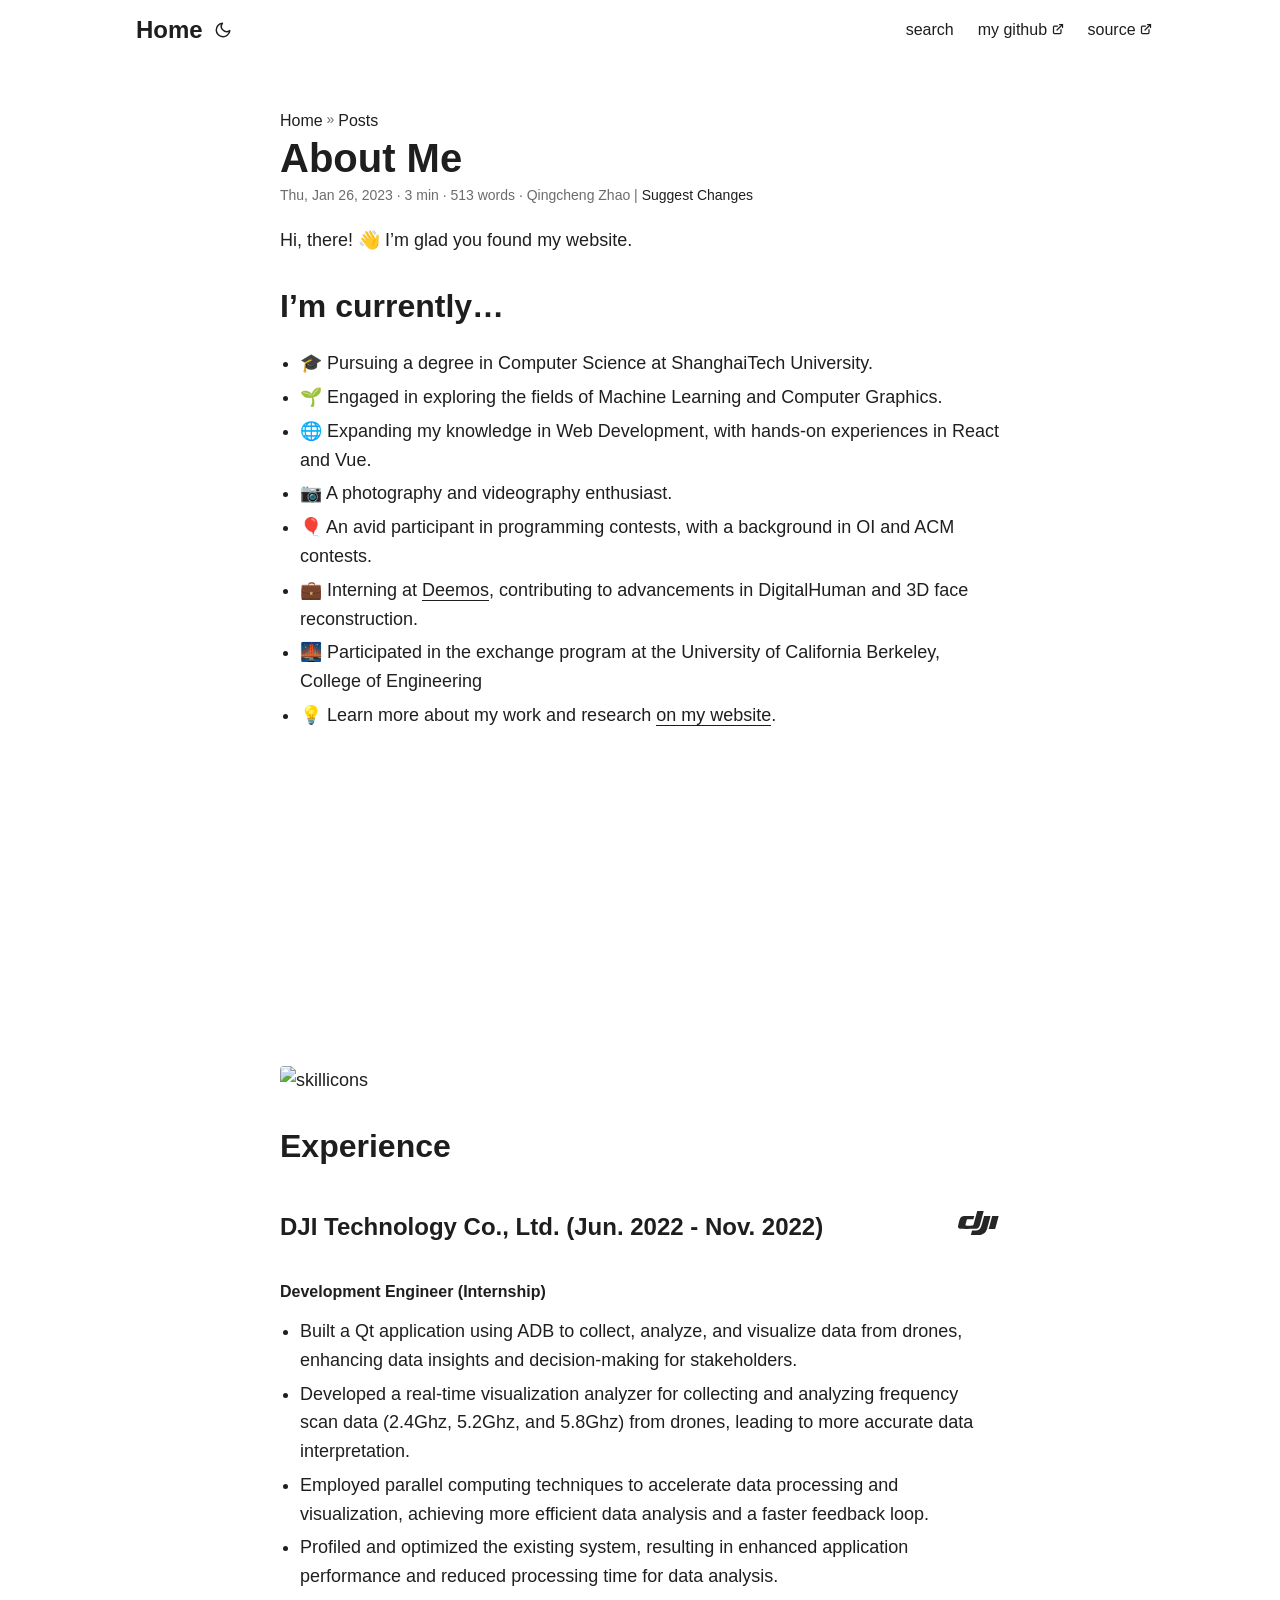
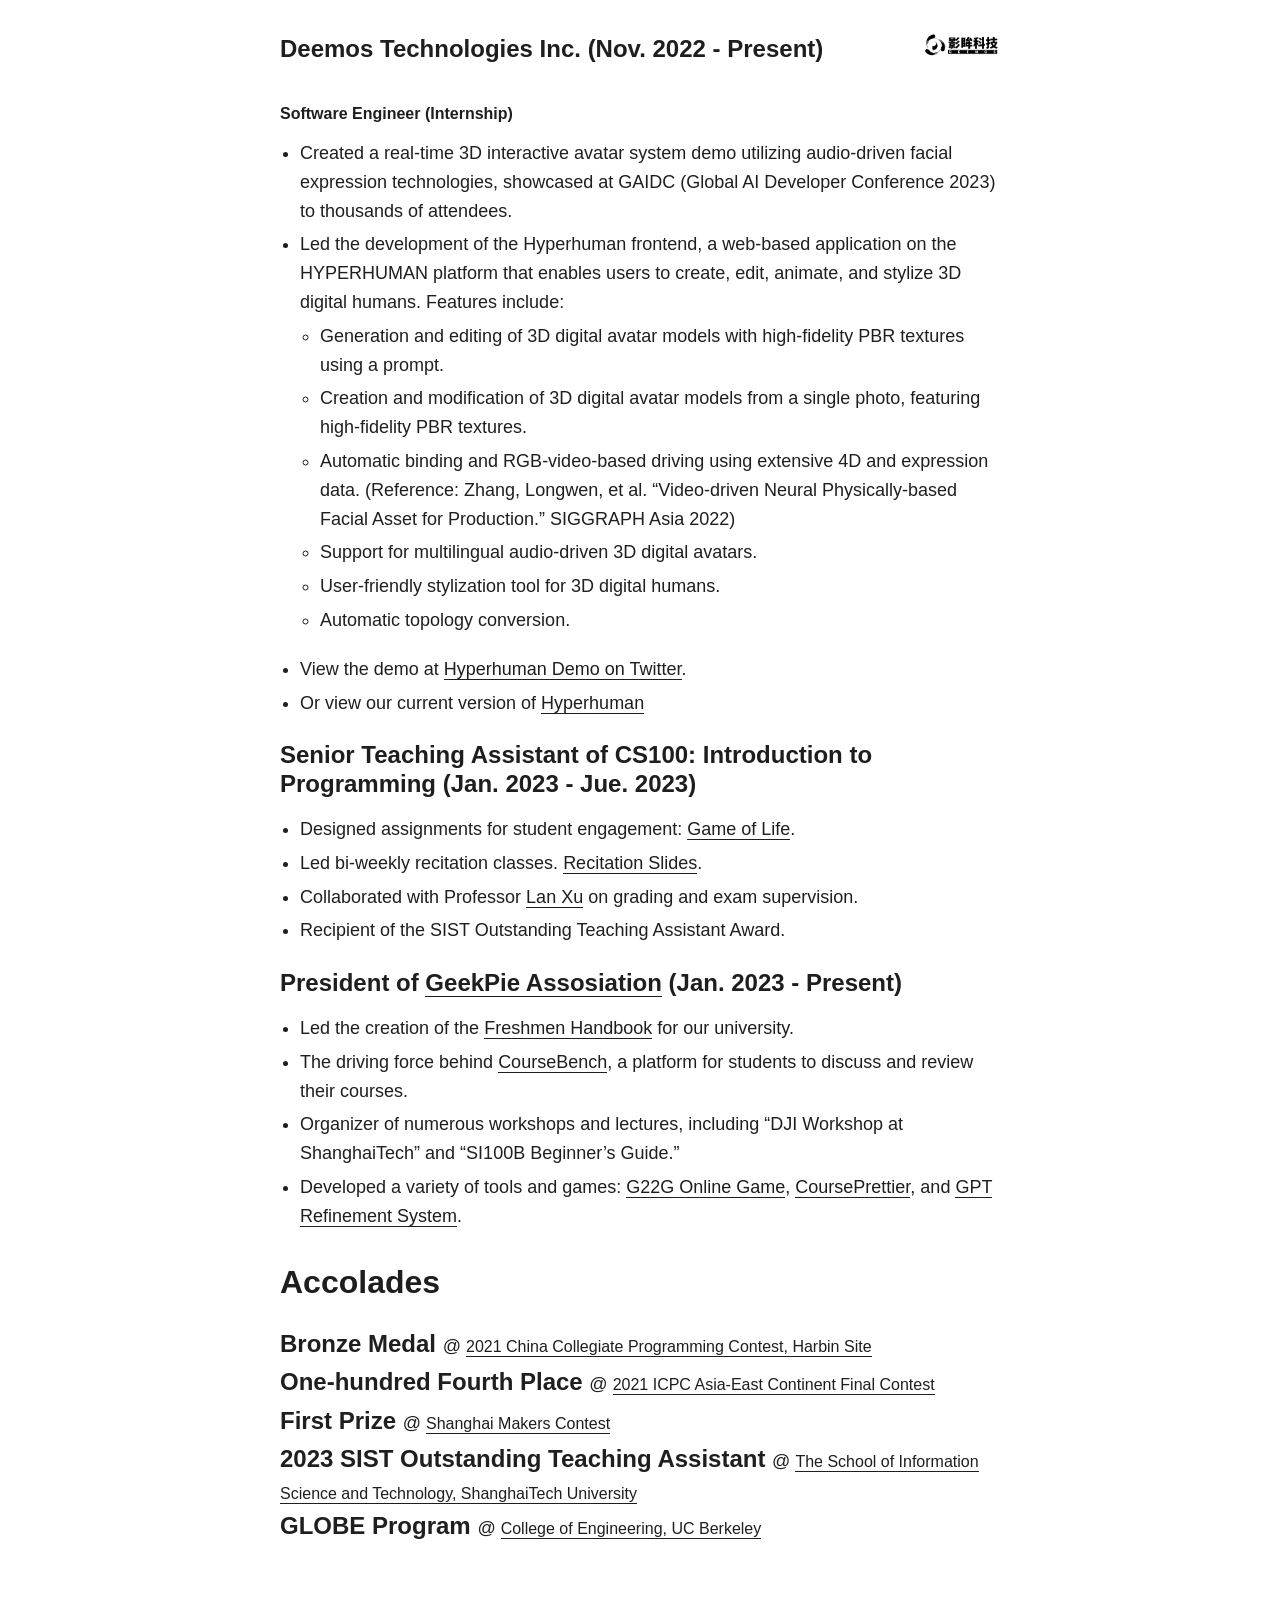
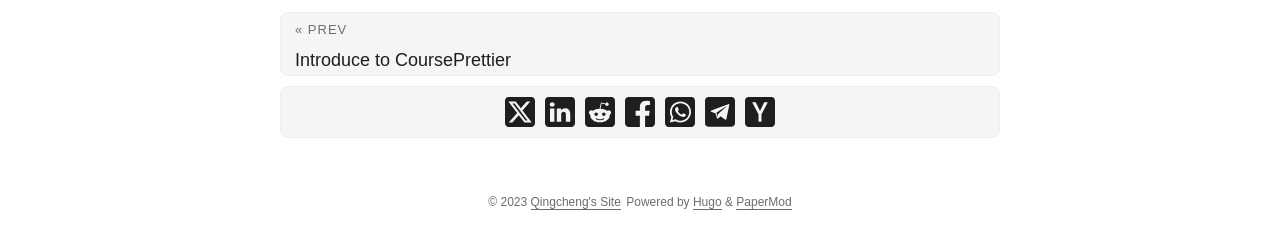
==== commit 9f3fdec3: "feat: update UCB experience Clarivy/hugo-homepage@ab37301eb0ebeaa47f9b5389d2bb694eb543ca29" ====
--- a/about/index.html
+++ b/about/index.html
@@ -1,13 +1,14 @@
 <!doctype html><html lang=en dir=auto><head><meta charset=utf-8><meta http-equiv=X-UA-Compatible content="IE=edge"><meta name=viewport content="width=device-width,initial-scale=1,shrink-to-fit=no"><meta name=robots content="index, follow"><title>About Me | Qingcheng's Site</title>
 <meta name=keywords content><meta name=description content="Hi, there! 👋 I&rsquo;m glad you found my website.
-I&rsquo;m currently&mldr; 🎓 Pursuing a degree in Computer Science at ShanghaiTech University. 🌱 Engaged in exploring the fields of Machine Learning and Computer Graphics. 🌐 Expanding my knowledge in Web Development, with hands-on experiences in React and Vue. 📷 A photography and videography enthusiast. 🎈 An avid participant in programming contests, with a background in OI and ACM contests. 💼 Currently interning at Deemos, contributing to advancements in DigitalHuman and 3D face reconstruction."><meta name=author content="Qingcheng Zhao"><link rel=canonical href=https://clarivy.github.io/about/><meta name=google-site-verification content="XYZabc"><meta name=yandex-verification content="XYZabc"><meta name=msvalidate.01 content="XYZabc"><link crossorigin=anonymous href=/assets/css/stylesheet.e087fd1dc76e73a35ae6d7028ddc1ba41e0131e7f9b3a6e2d019a208e6d6c4b5.css integrity="sha256-4If9Hcduc6Na5tcCjdwbpB4BMef5s6bi0BmiCObWxLU=" rel="preload stylesheet" as=style><script defer crossorigin=anonymous src=/assets/js/highlight.f413e19d0714851f6474e7ee9632408e58ac146fbdbe62747134bea2fa3415e0.js integrity="sha256-9BPhnQcUhR9kdOfuljJAjlisFG+9vmJ0cTS+ovo0FeA=" onload=hljs.initHighlightingOnLoad()></script><link rel=icon href=https://clarivy.github.io/favicon.ico><link rel=icon type=image/png sizes=16x16 href=https://clarivy.github.io/favicon-16x16.png><link rel=icon type=image/png sizes=32x32 href=https://clarivy.github.io/favicon-32x32.png><link rel=apple-touch-icon href=https://clarivy.github.io/apple-touch-icon.png><link rel=mask-icon href=https://clarivy.github.io/safari-pinned-tab.svg><meta name=theme-color content="#2e2e33"><meta name=msapplication-TileColor content="#2e2e33"><noscript><style>#theme-toggle,.top-link{display:none}</style><style>@media(prefers-color-scheme:dark){:root{--theme:rgb(29, 30, 32);--entry:rgb(46, 46, 51);--primary:rgb(218, 218, 219);--secondary:rgb(155, 156, 157);--tertiary:rgb(65, 66, 68);--content:rgb(196, 196, 197);--hljs-bg:rgb(46, 46, 51);--code-bg:rgb(55, 56, 62);--border:rgb(51, 51, 51)}.list{background:var(--theme)}.list:not(.dark)::-webkit-scrollbar-track{background:0 0}.list:not(.dark)::-webkit-scrollbar-thumb{border-color:var(--theme)}}</style></noscript><script>var doNotTrack=!1;doNotTrack||(function(e,t,n,s,o,i,a){e.GoogleAnalyticsObject=o,e[o]=e[o]||function(){(e[o].q=e[o].q||[]).push(arguments)},e[o].l=1*new Date,i=t.createElement(n),a=t.getElementsByTagName(n)[0],i.async=1,i.src=s,a.parentNode.insertBefore(i,a)}(window,document,"script","https://www.google-analytics.com/analytics.js","ga"),ga("create","UA-123-45","auto"),ga("send","pageview"))</script><meta property="og:title" content="About Me"><meta property="og:description" content="Hi, there! 👋 I&rsquo;m glad you found my website.
-I&rsquo;m currently&mldr; 🎓 Pursuing a degree in Computer Science at ShanghaiTech University. 🌱 Engaged in exploring the fields of Machine Learning and Computer Graphics. 🌐 Expanding my knowledge in Web Development, with hands-on experiences in React and Vue. 📷 A photography and videography enthusiast. 🎈 An avid participant in programming contests, with a background in OI and ACM contests. 💼 Currently interning at Deemos, contributing to advancements in DigitalHuman and 3D face reconstruction."><meta property="og:type" content="article"><meta property="og:url" content="https://clarivy.github.io/about/"><meta property="article:section" content="posts"><meta property="article:published_time" content="2023-01-26T16:25:07+08:00"><meta property="article:modified_time" content="2023-01-26T16:25:07+08:00"><meta property="og:site_name" content="Qingcheng's Site"><meta name=twitter:card content="summary"><meta name=twitter:title content="About Me"><meta name=twitter:description content="Hi, there! 👋 I&rsquo;m glad you found my website.
-I&rsquo;m currently&mldr; 🎓 Pursuing a degree in Computer Science at ShanghaiTech University. 🌱 Engaged in exploring the fields of Machine Learning and Computer Graphics. 🌐 Expanding my knowledge in Web Development, with hands-on experiences in React and Vue. 📷 A photography and videography enthusiast. 🎈 An avid participant in programming contests, with a background in OI and ACM contests. 💼 Currently interning at Deemos, contributing to advancements in DigitalHuman and 3D face reconstruction."><script type=application/ld+json>{"@context":"https://schema.org","@type":"BreadcrumbList","itemListElement":[{"@type":"ListItem","position":1,"name":"Posts","item":"https://clarivy.github.io/posts/"},{"@type":"ListItem","position":2,"name":"About Me","item":"https://clarivy.github.io/about/"}]}</script><script type=application/ld+json>{"@context":"https://schema.org","@type":"BlogPosting","headline":"About Me","name":"About Me","description":"Hi, there! 👋 I\u0026rsquo;m glad you found my website.\nI\u0026rsquo;m currently\u0026hellip; 🎓 Pursuing a degree in Computer Science at ShanghaiTech University. 🌱 Engaged in exploring the fields of Machine Learning and Computer Graphics. 🌐 Expanding my knowledge in Web Development, with hands-on experiences in React and Vue. 📷 A photography and videography enthusiast. 🎈 An avid participant in programming contests, with a background in OI and ACM contests. 💼 Currently interning at Deemos, contributing to advancements in DigitalHuman and 3D face reconstruction.","keywords":[],"articleBody":"Hi, there! 👋 I’m glad you found my website.\nI’m currently… 🎓 Pursuing a degree in Computer Science at ShanghaiTech University. 🌱 Engaged in exploring the fields of Machine Learning and Computer Graphics. 🌐 Expanding my knowledge in Web Development, with hands-on experiences in React and Vue. 📷 A photography and videography enthusiast. 🎈 An avid participant in programming contests, with a background in OI and ACM contests. 💼 Currently interning at Deemos, contributing to advancements in DigitalHuman and 3D face reconstruction. 💡 Learn more about my work and research on my website. Experience DJI Technology Co., Ltd. (Jun. 2022 - Nov. 2022) Development Engineer (Internship) Designed a Qt application to communicate with drones via Android Debug Bridge, enabling data collection, analysis, and visualization. Employed WINAPI multiprocess to streamline data processing and visualization. Identified and optimized system bottlenecks to enhance application performance. Utilized QCustomPlot to visualize data in real-time. Deemos Technologies Inc. (Nov. 2022 - Present) Software Engineer (Internship) Developed a high-precision color correction system for high-resolution 3D scanning images. Constructed an AI model to synthesize 3D model textures from 2D images using Nvidia StyleGAN2 and Pix2PixHD. Created a real-time 3D interactive avatar system demo based on audio-driven facial expression technologies. Senior Teaching Assistant of CS100: Introduction to Programming (Jan. 2023 - Jue. 2023) Designed assignments for student engagement: Game of Life. Led bi-weekly recitation classes. Recitation Slides. Collaborated with Professor Lan Xu on grading and exam supervision. Recipient of the SIST Outstanding Teaching Assistant Award. President of GeekPie Assosiation (Jan. 2023 - Present) Led the creation of the Freshmen Handbook for our university. The driving force behind CourseBench, a platform for students to discuss and review their courses. Organizer of numerous workshops and lectures, including “DJI Workshop at ShanghaiTech” and “SI100B Beginner’s Guide.” Developed a variety of tools and games: G22G Online Game, CoursePrettier, and GPT Refinement System. Accolades Bronze Medal @ 2021 China Collegiate Programming Contest, Harbin Site One-hundred Fourth Place @ 2021 ICPC Asia-East Continent Final Contest First Prize @ Shanghai Makers Contest 2023 SIST Outstanding Teaching Assistant @ The School of Information Science and Technology, ShanghaiTech University ","wordCount":"351","inLanguage":"en","datePublished":"2023-01-26T16:25:07+08:00","dateModified":"2023-01-26T16:25:07+08:00","author":{"@type":"Person","name":"Qingcheng Zhao"},"mainEntityOfPage":{"@type":"WebPage","@id":"https://clarivy.github.io/about/"},"publisher":{"@type":"Organization","name":"Qingcheng's Site","logo":{"@type":"ImageObject","url":"https://clarivy.github.io/favicon.ico"}}}</script></head><body id=top><script>localStorage.getItem("pref-theme")==="dark"?document.body.classList.add("dark"):localStorage.getItem("pref-theme")==="light"?document.body.classList.remove("dark"):window.matchMedia("(prefers-color-scheme: dark)").matches&&document.body.classList.add("dark")</script><header class=header><nav class=nav><div class=logo><a href=https://clarivy.github.io/ accesskey=h title="Home (Alt + H)"><img src=https://clarivy.github.io/favicon.ico alt aria-label=logo height=35>Home</a><div class=logo-switches><button id=theme-toggle accesskey=t title="(Alt + T)"><svg id="moon" xmlns="http://www.w3.org/2000/svg" width="24" height="18" viewBox="0 0 24 24" fill="none" stroke="currentcolor" stroke-width="2" stroke-linecap="round" stroke-linejoin="round"><path d="M21 12.79A9 9 0 1111.21 3 7 7 0 0021 12.79z"/></svg><svg id="sun" xmlns="http://www.w3.org/2000/svg" width="24" height="18" viewBox="0 0 24 24" fill="none" stroke="currentcolor" stroke-width="2" stroke-linecap="round" stroke-linejoin="round"><circle cx="12" cy="12" r="5"/><line x1="12" y1="1" x2="12" y2="3"/><line x1="12" y1="21" x2="12" y2="23"/><line x1="4.22" y1="4.22" x2="5.64" y2="5.64"/><line x1="18.36" y1="18.36" x2="19.78" y2="19.78"/><line x1="1" y1="12" x2="3" y2="12"/><line x1="21" y1="12" x2="23" y2="12"/><line x1="4.22" y1="19.78" x2="5.64" y2="18.36"/><line x1="18.36" y1="5.64" x2="19.78" y2="4.22"/></svg></button></div></div><ul id=menu><li><a href=https://clarivy.github.io/search title="search (Alt + /)" accesskey=/><span>search</span></a></li><li><a href=https://github.com/Clarivy/ title="my github"><span>my github</span>&nbsp;<svg fill="none" shape-rendering="geometricPrecision" stroke="currentcolor" stroke-linecap="round" stroke-linejoin="round" stroke-width="2.5" viewBox="0 0 24 24" height="12" width="12"><path d="M18 13v6a2 2 0 01-2 2H5a2 2 0 01-2-2V8a2 2 0 012-2h6"/><path d="M15 3h6v6"/><path d="M10 14 21 3"/></svg></a></li><li><a href=https://github.com/Clarivy/hugo-homepage title=source><span>source</span>&nbsp;<svg fill="none" shape-rendering="geometricPrecision" stroke="currentcolor" stroke-linecap="round" stroke-linejoin="round" stroke-width="2.5" viewBox="0 0 24 24" height="12" width="12"><path d="M18 13v6a2 2 0 01-2 2H5a2 2 0 01-2-2V8a2 2 0 012-2h6"/><path d="M15 3h6v6"/><path d="M10 14 21 3"/></svg></a></li></ul></nav></header><main class=main><article class=post-single><header class=post-header><div class=breadcrumbs><a href=https://clarivy.github.io/>Home</a>&nbsp;»&nbsp;<a href=https://clarivy.github.io/posts/>Posts</a></div><h1 class="post-title entry-hint-parent">About Me</h1><div class=post-meta><span title='2023-01-26 16:25:07 +0800 +0800'>Thu, Jan 26, 2023</span>&nbsp;·&nbsp;2 min&nbsp;·&nbsp;351 words&nbsp;·&nbsp;Qingcheng Zhao&nbsp;|&nbsp;<a href=https://github.com/Clarivy/hugo-homepage rel="noopener noreferrer" target=_blank>Suggest Changes</a></div></header><div class=post-content><p>Hi, there! 👋 I&rsquo;m glad you found my website.</p><h2 id=im-currently>I&rsquo;m currently&mldr;<a hidden class=anchor aria-hidden=true href=#im-currently>#</a></h2><ul><li>🎓 Pursuing a degree in Computer Science at ShanghaiTech University.</li><li>🌱 Engaged in exploring the fields of Machine Learning and Computer Graphics.</li><li>🌐 Expanding my knowledge in Web Development, with hands-on experiences in React and Vue.</li><li>📷 A photography and videography enthusiast.</li><li>🎈 An avid participant in programming contests, with a background in OI and ACM contests.</li><li>💼 Currently interning at <a href=https://deemos.com/>Deemos</a>, contributing to advancements in DigitalHuman and 3D face reconstruction.</li><li>💡 Learn more about my work and research <a href=https://clarivy.github.io/>on my website</a>.</li></ul><div style=display:flex;justify-content:space-evenly;flex-wrap:wrap><iframe src="https://github-readme-stats-one-bice.vercel.app/api?username=clarivy&theme=transparent&show_icons=true&include_all_commits=true&role=OWNER,ORGANIZATION_MEMBER&count_private=true&line_height=29" style=border:0;overflow:hidden></iframe>
-<iframe src="https://github-readme-stats.vercel.app/api/top-langs/?username=clarivy&theme=transparent&layout=compact&langs_count=6&include_all_commits=true&role=OWNER,ORGANIZATION_MEMBER&include_orgs=true" style=border:0;overflow:hidden></iframe></div><div style=display:flex;justify-content:space-evenly;flex-wrap:wrap><iframe src="https://github-readme-streak-stats.herokuapp.com/?user=clarivy&hide_border=true&background=EBEBEB00&theme=tokyonight&mode=weekly" style=border:0></iframe></div><p><img loading=lazy src="https://skillicons.dev/icons?i=cpp,py,pytorch,qt,cmake,git,github,linux,md,matlab,react,regex,vim,vite,vscode,vue,nextjs,nodejs,fastapi,docker,d3,js,ts,html,css,arduino,blender,c,webpack,visualstudio" alt=skillicons></p><h2 id=experience>Experience<a hidden class=anchor aria-hidden=true href=#experience>#</a></h2><div style=display:flex;justify-content:space-between;align-items:center><h3>DJI Technology Co., Ltd. (Jun. 2022 - Nov. 2022)</h3><img src=/posts/about/images/dji.svg style=height:24px;margin:0></img></div><h4 id=development-engineer-internship>Development Engineer (Internship)<a hidden class=anchor aria-hidden=true href=#development-engineer-internship>#</a></h4><ul><li>Designed a Qt application to communicate with drones via Android Debug Bridge, enabling data collection, analysis, and visualization.</li><li>Employed WINAPI multiprocess to streamline data processing and visualization.</li><li>Identified and optimized system bottlenecks to enhance application performance.</li><li>Utilized QCustomPlot to visualize data in real-time.</li></ul><div style=display:flex;justify-content:space-between;align-items:center><h3>Deemos Technologies Inc. (Nov. 2022 - Present)</h3><img src=/posts/about/images/deemos-dark.png style=height:24px;margin:0></img></div><h4 id=software-engineer-internship>Software Engineer (Internship)<a hidden class=anchor aria-hidden=true href=#software-engineer-internship>#</a></h4><ul><li>Developed a high-precision color correction system for high-resolution 3D scanning images.</li><li>Constructed an AI model to synthesize 3D model textures from 2D images using Nvidia StyleGAN2 and Pix2PixHD.</li><li>Created a real-time 3D interactive avatar system demo based on audio-driven facial expression technologies.</li></ul><h3 id=senior-teaching-assistant-of-cs100-introduction-to-programming-jan-2023---jue-2023>Senior Teaching Assistant of CS100: Introduction to Programming (Jan. 2023 - Jue. 2023)<a hidden class=anchor aria-hidden=true href=#senior-teaching-assistant-of-cs100-introduction-to-programming-jan-2023---jue-2023>#</a></h3><ul><li>Designed assignments for student engagement: <a href=https://github.com/Clarivy/GameOfLife-Homework>Game of Life</a>.</li><li>Led bi-weekly recitation classes. <a href=https://github.com/GKxxQAQ/CS100-recitations-spring2023>Recitation Slides</a>.</li><li>Collaborated with Professor <a href=https://www.xu-lan.com/>Lan Xu</a> on grading and exam supervision.</li><li>Recipient of the SIST Outstanding Teaching Assistant Award.</li></ul><h3 id=president-of-geekpie-assosiationhttpsgithubcomshanghaitechgeekpie-jan-2023---present>President of <a href=https://github.com/ShanghaitechGeekPie/>GeekPie Assosiation</a> (Jan. 2023 - Present)<a hidden class=anchor aria-hidden=true href=#president-of-geekpie-assosiationhttpsgithubcomshanghaitechgeekpie-jan-2023---present>#</a></h3><ul><li>Led the creation of the <a href=https://github.com/ShanghaitechGeekPie/fresh>Freshmen Handbook</a> for our university.</li><li>The driving force behind <a href=https://github.com/ShanghaitechGeekPie/coursebench-frontend>CourseBench</a>, a platform for students to discuss and review their courses.</li><li>Organizer of numerous workshops and lectures, including &ldquo;DJI Workshop at ShanghaiTech&rdquo; and &ldquo;SI100B Beginner&rsquo;s Guide.&rdquo;</li><li>Developed a variety of tools and games: <a href=https://github.com/ShanghaitechGeekPie/g22g-frontend>G22G Online Game</a>, <a href=https://github.com/Clarivy/CoursePrettier-frontend>CoursePrettier</a>, and <a href=https://github.com/Clarivy/CourseBench_GPTWorker/>GPT Refinement System</a>.</li></ul><h2 id=accolades>Accolades<a hidden class=anchor aria-hidden=true href=#accolades>#</a></h2><div><span style=font-size:24px;font-weight:700>Bronze Medal
+I&rsquo;m currently&mldr; 🎓 Pursuing a degree in Computer Science at ShanghaiTech University. 🌱 Engaged in exploring the fields of Machine Learning and Computer Graphics. 🌐 Expanding my knowledge in Web Development, with hands-on experiences in React and Vue. 📷 A photography and videography enthusiast. 🎈 An avid participant in programming contests, with a background in OI and ACM contests. 💼 Interning at Deemos, contributing to advancements in DigitalHuman and 3D face reconstruction."><meta name=author content="Qingcheng Zhao"><link rel=canonical href=https://clarivy.github.io/about/><meta name=google-site-verification content="XYZabc"><meta name=yandex-verification content="XYZabc"><meta name=msvalidate.01 content="XYZabc"><link crossorigin=anonymous href=/assets/css/stylesheet.e087fd1dc76e73a35ae6d7028ddc1ba41e0131e7f9b3a6e2d019a208e6d6c4b5.css integrity="sha256-4If9Hcduc6Na5tcCjdwbpB4BMef5s6bi0BmiCObWxLU=" rel="preload stylesheet" as=style><script defer crossorigin=anonymous src=/assets/js/highlight.f413e19d0714851f6474e7ee9632408e58ac146fbdbe62747134bea2fa3415e0.js integrity="sha256-9BPhnQcUhR9kdOfuljJAjlisFG+9vmJ0cTS+ovo0FeA=" onload=hljs.initHighlightingOnLoad()></script><link rel=icon href=https://clarivy.github.io/favicon.ico><link rel=icon type=image/png sizes=16x16 href=https://clarivy.github.io/favicon-16x16.png><link rel=icon type=image/png sizes=32x32 href=https://clarivy.github.io/favicon-32x32.png><link rel=apple-touch-icon href=https://clarivy.github.io/apple-touch-icon.png><link rel=mask-icon href=https://clarivy.github.io/safari-pinned-tab.svg><meta name=theme-color content="#2e2e33"><meta name=msapplication-TileColor content="#2e2e33"><noscript><style>#theme-toggle,.top-link{display:none}</style><style>@media(prefers-color-scheme:dark){:root{--theme:rgb(29, 30, 32);--entry:rgb(46, 46, 51);--primary:rgb(218, 218, 219);--secondary:rgb(155, 156, 157);--tertiary:rgb(65, 66, 68);--content:rgb(196, 196, 197);--hljs-bg:rgb(46, 46, 51);--code-bg:rgb(55, 56, 62);--border:rgb(51, 51, 51)}.list{background:var(--theme)}.list:not(.dark)::-webkit-scrollbar-track{background:0 0}.list:not(.dark)::-webkit-scrollbar-thumb{border-color:var(--theme)}}</style></noscript><script>var doNotTrack=!1;doNotTrack||(function(e,t,n,s,o,i,a){e.GoogleAnalyticsObject=o,e[o]=e[o]||function(){(e[o].q=e[o].q||[]).push(arguments)},e[o].l=1*new Date,i=t.createElement(n),a=t.getElementsByTagName(n)[0],i.async=1,i.src=s,a.parentNode.insertBefore(i,a)}(window,document,"script","https://www.google-analytics.com/analytics.js","ga"),ga("create","UA-123-45","auto"),ga("send","pageview"))</script><meta property="og:title" content="About Me"><meta property="og:description" content="Hi, there! 👋 I&rsquo;m glad you found my website.
+I&rsquo;m currently&mldr; 🎓 Pursuing a degree in Computer Science at ShanghaiTech University. 🌱 Engaged in exploring the fields of Machine Learning and Computer Graphics. 🌐 Expanding my knowledge in Web Development, with hands-on experiences in React and Vue. 📷 A photography and videography enthusiast. 🎈 An avid participant in programming contests, with a background in OI and ACM contests. 💼 Interning at Deemos, contributing to advancements in DigitalHuman and 3D face reconstruction."><meta property="og:type" content="article"><meta property="og:url" content="https://clarivy.github.io/about/"><meta property="article:section" content="posts"><meta property="article:published_time" content="2023-01-26T16:25:07+08:00"><meta property="article:modified_time" content="2023-01-26T16:25:07+08:00"><meta property="og:site_name" content="Qingcheng's Site"><meta name=twitter:card content="summary"><meta name=twitter:title content="About Me"><meta name=twitter:description content="Hi, there! 👋 I&rsquo;m glad you found my website.
+I&rsquo;m currently&mldr; 🎓 Pursuing a degree in Computer Science at ShanghaiTech University. 🌱 Engaged in exploring the fields of Machine Learning and Computer Graphics. 🌐 Expanding my knowledge in Web Development, with hands-on experiences in React and Vue. 📷 A photography and videography enthusiast. 🎈 An avid participant in programming contests, with a background in OI and ACM contests. 💼 Interning at Deemos, contributing to advancements in DigitalHuman and 3D face reconstruction."><script type=application/ld+json>{"@context":"https://schema.org","@type":"BreadcrumbList","itemListElement":[{"@type":"ListItem","position":1,"name":"Posts","item":"https://clarivy.github.io/posts/"},{"@type":"ListItem","position":2,"name":"About Me","item":"https://clarivy.github.io/about/"}]}</script><script type=application/ld+json>{"@context":"https://schema.org","@type":"BlogPosting","headline":"About Me","name":"About Me","description":"Hi, there! 👋 I\u0026rsquo;m glad you found my website.\nI\u0026rsquo;m currently\u0026hellip; 🎓 Pursuing a degree in Computer Science at ShanghaiTech University. 🌱 Engaged in exploring the fields of Machine Learning and Computer Graphics. 🌐 Expanding my knowledge in Web Development, with hands-on experiences in React and Vue. 📷 A photography and videography enthusiast. 🎈 An avid participant in programming contests, with a background in OI and ACM contests. 💼 Interning at Deemos, contributing to advancements in DigitalHuman and 3D face reconstruction.","keywords":[],"articleBody":"Hi, there! 👋 I’m glad you found my website.\nI’m currently… 🎓 Pursuing a degree in Computer Science at ShanghaiTech University. 🌱 Engaged in exploring the fields of Machine Learning and Computer Graphics. 🌐 Expanding my knowledge in Web Development, with hands-on experiences in React and Vue. 📷 A photography and videography enthusiast. 🎈 An avid participant in programming contests, with a background in OI and ACM contests. 💼 Interning at Deemos, contributing to advancements in DigitalHuman and 3D face reconstruction. 🌉 Participated in the exchange program at the University of California Berkeley, College of Engineering 💡 Learn more about my work and research on my website. Experience DJI Technology Co., Ltd. (Jun. 2022 - Nov. 2022) Development Engineer (Internship) Built a Qt application using ADB to collect, analyze, and visualize data from drones, enhancing data insights and decision-making for stakeholders. Developed a real-time visualization analyzer for collecting and analyzing frequency scan data (2.4Ghz, 5.2Ghz, and 5.8Ghz) from drones, leading to more accurate data interpretation. Employed parallel computing techniques to accelerate data processing and visualization, achieving more efficient data analysis and a faster feedback loop. Profiled and optimized the existing system, resulting in enhanced application performance and reduced processing time for data analysis. Deemos Technologies Inc. (Nov. 2022 - Present) Software Engineer (Internship) Created a real-time 3D interactive avatar system demo utilizing audio-driven facial expression technologies, showcased at GAIDC (Global AI Developer Conference 2023) to thousands of attendees. Led the development of the Hyperhuman frontend, a web-based application on the HYPERHUMAN platform that enables users to create, edit, animate, and stylize 3D digital humans. Features include: Generation and editing of 3D digital avatar models with high-fidelity PBR textures using a prompt. Creation and modification of 3D digital avatar models from a single photo, featuring high-fidelity PBR textures. Automatic binding and RGB-video-based driving using extensive 4D and expression data. (Reference: Zhang, Longwen, et al. “Video-driven Neural Physically-based Facial Asset for Production.” SIGGRAPH Asia 2022) Support for multilingual audio-driven 3D digital avatars. User-friendly stylization tool for 3D digital humans. Automatic topology conversion. View the demo at Hyperhuman Demo on Twitter. Or view our current version of Hyperhuman Senior Teaching Assistant of CS100: Introduction to Programming (Jan. 2023 - Jue. 2023) Designed assignments for student engagement: Game of Life. Led bi-weekly recitation classes. Recitation Slides. Collaborated with Professor Lan Xu on grading and exam supervision. Recipient of the SIST Outstanding Teaching Assistant Award. President of GeekPie Assosiation (Jan. 2023 - Present) Led the creation of the Freshmen Handbook for our university. The driving force behind CourseBench, a platform for students to discuss and review their courses. Organizer of numerous workshops and lectures, including “DJI Workshop at ShanghaiTech” and “SI100B Beginner’s Guide.” Developed a variety of tools and games: G22G Online Game, CoursePrettier, and GPT Refinement System. Accolades Bronze Medal @ 2021 China Collegiate Programming Contest, Harbin Site One-hundred Fourth Place @ 2021 ICPC Asia-East Continent Final Contest First Prize @ Shanghai Makers Contest 2023 SIST Outstanding Teaching Assistant @ The School of Information Science and Technology, ShanghaiTech University GLOBE Program @ College of Engineering, UC Berkeley ","wordCount":"513","inLanguage":"en","datePublished":"2023-01-26T16:25:07+08:00","dateModified":"2023-01-26T16:25:07+08:00","author":{"@type":"Person","name":"Qingcheng Zhao"},"mainEntityOfPage":{"@type":"WebPage","@id":"https://clarivy.github.io/about/"},"publisher":{"@type":"Organization","name":"Qingcheng's Site","logo":{"@type":"ImageObject","url":"https://clarivy.github.io/favicon.ico"}}}</script></head><body id=top><script>localStorage.getItem("pref-theme")==="dark"?document.body.classList.add("dark"):localStorage.getItem("pref-theme")==="light"?document.body.classList.remove("dark"):window.matchMedia("(prefers-color-scheme: dark)").matches&&document.body.classList.add("dark")</script><header class=header><nav class=nav><div class=logo><a href=https://clarivy.github.io/ accesskey=h title="Home (Alt + H)"><img src=https://clarivy.github.io/favicon.ico alt aria-label=logo height=35>Home</a><div class=logo-switches><button id=theme-toggle accesskey=t title="(Alt + T)"><svg id="moon" xmlns="http://www.w3.org/2000/svg" width="24" height="18" viewBox="0 0 24 24" fill="none" stroke="currentcolor" stroke-width="2" stroke-linecap="round" stroke-linejoin="round"><path d="M21 12.79A9 9 0 1111.21 3 7 7 0 0021 12.79z"/></svg><svg id="sun" xmlns="http://www.w3.org/2000/svg" width="24" height="18" viewBox="0 0 24 24" fill="none" stroke="currentcolor" stroke-width="2" stroke-linecap="round" stroke-linejoin="round"><circle cx="12" cy="12" r="5"/><line x1="12" y1="1" x2="12" y2="3"/><line x1="12" y1="21" x2="12" y2="23"/><line x1="4.22" y1="4.22" x2="5.64" y2="5.64"/><line x1="18.36" y1="18.36" x2="19.78" y2="19.78"/><line x1="1" y1="12" x2="3" y2="12"/><line x1="21" y1="12" x2="23" y2="12"/><line x1="4.22" y1="19.78" x2="5.64" y2="18.36"/><line x1="18.36" y1="5.64" x2="19.78" y2="4.22"/></svg></button></div></div><ul id=menu><li><a href=https://clarivy.github.io/search title="search (Alt + /)" accesskey=/><span>search</span></a></li><li><a href=https://github.com/Clarivy/ title="my github"><span>my github</span>&nbsp;<svg fill="none" shape-rendering="geometricPrecision" stroke="currentcolor" stroke-linecap="round" stroke-linejoin="round" stroke-width="2.5" viewBox="0 0 24 24" height="12" width="12"><path d="M18 13v6a2 2 0 01-2 2H5a2 2 0 01-2-2V8a2 2 0 012-2h6"/><path d="M15 3h6v6"/><path d="M10 14 21 3"/></svg></a></li><li><a href=https://github.com/Clarivy/hugo-homepage title=source><span>source</span>&nbsp;<svg fill="none" shape-rendering="geometricPrecision" stroke="currentcolor" stroke-linecap="round" stroke-linejoin="round" stroke-width="2.5" viewBox="0 0 24 24" height="12" width="12"><path d="M18 13v6a2 2 0 01-2 2H5a2 2 0 01-2-2V8a2 2 0 012-2h6"/><path d="M15 3h6v6"/><path d="M10 14 21 3"/></svg></a></li></ul></nav></header><main class=main><article class=post-single><header class=post-header><div class=breadcrumbs><a href=https://clarivy.github.io/>Home</a>&nbsp;»&nbsp;<a href=https://clarivy.github.io/posts/>Posts</a></div><h1 class="post-title entry-hint-parent">About Me</h1><div class=post-meta><span title='2023-01-26 16:25:07 +0800 +0800'>Thu, Jan 26, 2023</span>&nbsp;·&nbsp;3 min&nbsp;·&nbsp;513 words&nbsp;·&nbsp;Qingcheng Zhao&nbsp;|&nbsp;<a href=https://github.com/Clarivy/hugo-homepage rel="noopener noreferrer" target=_blank>Suggest Changes</a></div></header><div class=post-content><p>Hi, there! 👋 I&rsquo;m glad you found my website.</p><h2 id=im-currently>I&rsquo;m currently&mldr;<a hidden class=anchor aria-hidden=true href=#im-currently>#</a></h2><ul><li>🎓 Pursuing a degree in Computer Science at ShanghaiTech University.</li><li>🌱 Engaged in exploring the fields of Machine Learning and Computer Graphics.</li><li>🌐 Expanding my knowledge in Web Development, with hands-on experiences in React and Vue.</li><li>📷 A photography and videography enthusiast.</li><li>🎈 An avid participant in programming contests, with a background in OI and ACM contests.</li><li>💼 Interning at <a href=https://deemos.com/>Deemos</a>, contributing to advancements in DigitalHuman and 3D face reconstruction.</li><li>🌉 Participated in the exchange program at the University of California Berkeley, College of Engineering</li><li>💡 Learn more about my work and research <a href=https://clarivy.github.io/>on my website</a>.</li></ul><div style=display:flex;justify-content:space-evenly;flex-wrap:wrap><iframe src="https://github-readme-stats-one-bice.vercel.app/api?username=clarivy&theme=transparent&show_icons=true&include_all_commits=true&role=OWNER,ORGANIZATION_MEMBER&count_private=true&line_height=29" style=border:0;overflow:hidden></iframe>
+<iframe src="https://github-readme-stats.vercel.app/api/top-langs/?username=clarivy&theme=transparent&layout=compact&langs_count=6&include_all_commits=true&role=OWNER,ORGANIZATION_MEMBER&include_orgs=true" style=border:0;overflow:hidden></iframe></div><div style=display:flex;justify-content:space-evenly;flex-wrap:wrap><iframe src="https://github-readme-streak-stats.herokuapp.com/?user=clarivy&hide_border=true&background=EBEBEB00&theme=tokyonight&mode=weekly" style=border:0></iframe></div><p><img loading=lazy src="https://skillicons.dev/icons?i=cpp,py,pytorch,qt,cmake,git,github,linux,md,matlab,react,regex,vim,vite,vscode,vue,nextjs,nodejs,fastapi,docker,d3,js,ts,html,css,arduino,blender,c,webpack,visualstudio" alt=skillicons></p><h2 id=experience>Experience<a hidden class=anchor aria-hidden=true href=#experience>#</a></h2><div style=display:flex;justify-content:space-between;align-items:center><h3>DJI Technology Co., Ltd. (Jun. 2022 - Nov. 2022)</h3><img src=/posts/about/images/dji.svg style=height:24px;margin:0></img></div><h4 id=development-engineer-internship>Development Engineer (Internship)<a hidden class=anchor aria-hidden=true href=#development-engineer-internship>#</a></h4><ul><li>Built a Qt application using ADB to collect, analyze, and visualize data from drones, enhancing data insights and decision-making for stakeholders.</li><li>Developed a real-time visualization analyzer for collecting and analyzing frequency scan data (2.4Ghz, 5.2Ghz, and 5.8Ghz) from drones, leading to more accurate data interpretation.</li><li>Employed parallel computing techniques to accelerate data processing and visualization, achieving more efficient data analysis and a faster feedback loop.</li><li>Profiled and optimized the existing system, resulting in enhanced application performance and reduced processing time for data analysis.</li></ul><div style=display:flex;justify-content:space-between;align-items:center><h3>Deemos Technologies Inc. (Nov. 2022 - Present)</h3><img src=/posts/about/images/deemos-dark.png style=height:24px;margin:0></img></div><h4 id=software-engineer-internship>Software Engineer (Internship)<a hidden class=anchor aria-hidden=true href=#software-engineer-internship>#</a></h4><ul><li>Created a real-time 3D interactive avatar system demo utilizing audio-driven facial expression technologies, showcased at GAIDC (Global AI Developer Conference 2023) to thousands of attendees.</li><li>Led the development of the Hyperhuman frontend, a web-based application on the HYPERHUMAN platform that enables users to create, edit, animate, and stylize 3D digital humans. Features include:<ul><li>Generation and editing of 3D digital avatar models with high-fidelity PBR textures using a prompt.</li><li>Creation and modification of 3D digital avatar models from a single photo, featuring high-fidelity PBR textures.</li><li>Automatic binding and RGB-video-based driving using extensive 4D and expression data. (Reference: Zhang, Longwen, et al. &ldquo;Video-driven Neural Physically-based Facial Asset for Production.&rdquo; SIGGRAPH Asia 2022)</li><li>Support for multilingual audio-driven 3D digital avatars.</li><li>User-friendly stylization tool for 3D digital humans.</li><li>Automatic topology conversion.</li></ul></li><li>View the demo at <a href=https://twitter.com/DeemosTech/status/1629871131816775681>Hyperhuman Demo on Twitter</a>.</li><li>Or view our current version of <a href=https://hyperhuman.deemos.com/>Hyperhuman</a></li></ul><h3 id=senior-teaching-assistant-of-cs100-introduction-to-programming-jan-2023---jue-2023>Senior Teaching Assistant of CS100: Introduction to Programming (Jan. 2023 - Jue. 2023)<a hidden class=anchor aria-hidden=true href=#senior-teaching-assistant-of-cs100-introduction-to-programming-jan-2023---jue-2023>#</a></h3><ul><li>Designed assignments for student engagement: <a href=https://github.com/Clarivy/GameOfLife-Homework>Game of Life</a>.</li><li>Led bi-weekly recitation classes. <a href=https://github.com/GKxxQAQ/CS100-recitations-spring2023>Recitation Slides</a>.</li><li>Collaborated with Professor <a href=https://www.xu-lan.com/>Lan Xu</a> on grading and exam supervision.</li><li>Recipient of the SIST Outstanding Teaching Assistant Award.</li></ul><h3 id=president-of-geekpie-assosiationhttpsgithubcomshanghaitechgeekpie-jan-2023---present>President of <a href=https://github.com/ShanghaitechGeekPie/>GeekPie Assosiation</a> (Jan. 2023 - Present)<a hidden class=anchor aria-hidden=true href=#president-of-geekpie-assosiationhttpsgithubcomshanghaitechgeekpie-jan-2023---present>#</a></h3><ul><li>Led the creation of the <a href=https://github.com/ShanghaitechGeekPie/fresh>Freshmen Handbook</a> for our university.</li><li>The driving force behind <a href=https://github.com/ShanghaitechGeekPie/coursebench-frontend>CourseBench</a>, a platform for students to discuss and review their courses.</li><li>Organizer of numerous workshops and lectures, including &ldquo;DJI Workshop at ShanghaiTech&rdquo; and &ldquo;SI100B Beginner&rsquo;s Guide.&rdquo;</li><li>Developed a variety of tools and games: <a href=https://github.com/ShanghaitechGeekPie/g22g-frontend>G22G Online Game</a>, <a href=https://github.com/Clarivy/CoursePrettier-frontend>CoursePrettier</a>, and <a href=https://github.com/Clarivy/CourseBench_GPTWorker/>GPT Refinement System</a>.</li></ul><h2 id=accolades>Accolades<a hidden class=anchor aria-hidden=true href=#accolades>#</a></h2><div><span style=font-size:24px;font-weight:700>Bronze Medal
 </span><span>@ </span><a href=/posts/about/images/CCPC_HRB.jpg><span style=font-size:16px;font-weight:400>2021 China Collegiate Programming Contest, Harbin Site</span></a></div><div><span style=font-size:24px;font-weight:700>One-hundred Fourth Place
 </span><span>@ </span><a href=/posts/about/images/ECFinal.jpg><span style=font-size:16px;font-weight:400>2021 ICPC Asia-East Continent Final Contest</span></a></div><div><span style=font-size:24px;font-weight:700>First Prize
 </span><span>@ </span><a href=/posts/about/images/ShanghaiMaker.jpg><span style=font-size:16px;font-weight:400>Shanghai Makers Contest</span></a></div><div><span style=font-size:24px;font-weight:700>2023 SIST Outstanding Teaching Assistant
-</span><span>@ </span><a href=/posts/about/images/ta.jpg><span style=font-size:16px;font-weight:400>The School of Information Science and Technology, ShanghaiTech University</span></a></div></div><footer class=post-footer><ul class=post-tags></ul><nav class=paginav><a class=prev href=https://clarivy.github.io/posts/courseprettier/courseprettier/><span class=title>« Prev</span><br><span>Introduce to CoursePrettier</span></a></nav><ul class=share-buttons><li><a target=_blank rel="noopener noreferrer" aria-label="share About Me on x" href="https://x.com/intent/tweet/?text=About%20Me&amp;url=https%3a%2f%2fclarivy.github.io%2fabout%2f&amp;hashtags="><svg viewBox="0 0 512 512" height="30" width="30" fill="currentcolor"><path d="M512 62.554V449.446C512 483.97 483.97 512 449.446 512H62.554C28.03 512 0 483.97.0 449.446V62.554C0 28.03 28.029.0 62.554.0H449.446C483.971.0 512 28.03 512 62.554zM269.951 190.75 182.567 75.216H56L207.216 272.95 63.9 436.783h61.366L235.9 310.383l96.667 126.4H456L298.367 228.367l134-153.151H371.033zM127.633 110h36.468l219.38 290.065H349.5z"/></svg></a></li><li><a target=_blank rel="noopener noreferrer" aria-label="share About Me on linkedin" href="https://www.linkedin.com/shareArticle?mini=true&amp;url=https%3a%2f%2fclarivy.github.io%2fabout%2f&amp;title=About%20Me&amp;summary=About%20Me&amp;source=https%3a%2f%2fclarivy.github.io%2fabout%2f"><svg viewBox="0 0 512 512" height="30" width="30" fill="currentcolor"><path d="M449.446.0C483.971.0 512 28.03 512 62.554v386.892C512 483.97 483.97 512 449.446 512H62.554c-34.524.0-62.554-28.03-62.554-62.554V62.554c0-34.524 28.029-62.554 62.554-62.554h386.892zM160.461 423.278V197.561h-75.04v225.717h75.04zm270.539.0V293.839c0-69.333-37.018-101.586-86.381-101.586-39.804.0-57.634 21.891-67.617 37.266v-31.958h-75.021c.995 21.181.0 225.717.0 225.717h75.02V297.222c0-6.748.486-13.492 2.474-18.315 5.414-13.475 17.767-27.434 38.494-27.434 27.135.0 38.007 20.707 38.007 51.037v120.768H431zM123.448 88.722C97.774 88.722 81 105.601 81 127.724c0 21.658 16.264 39.002 41.455 39.002h.484c26.165.0 42.452-17.344 42.452-39.002-.485-22.092-16.241-38.954-41.943-39.002z"/></svg></a></li><li><a target=_blank rel="noopener noreferrer" aria-label="share About Me on reddit" href="https://reddit.com/submit?url=https%3a%2f%2fclarivy.github.io%2fabout%2f&title=About%20Me"><svg viewBox="0 0 512 512" height="30" width="30" fill="currentcolor"><path d="M449.446.0C483.971.0 512 28.03 512 62.554v386.892C512 483.97 483.97 512 449.446 512H62.554c-34.524.0-62.554-28.03-62.554-62.554V62.554c0-34.524 28.029-62.554 62.554-62.554h386.892zM446 265.638c0-22.964-18.616-41.58-41.58-41.58-11.211.0-21.361 4.457-28.841 11.666-28.424-20.508-67.586-33.757-111.204-35.278l18.941-89.121 61.884 13.157c.756 15.734 13.642 28.29 29.56 28.29 16.407.0 29.706-13.299 29.706-29.701.0-16.403-13.299-29.702-29.706-29.702-11.666.0-21.657 6.792-26.515 16.578l-69.105-14.69c-1.922-.418-3.939-.042-5.585 1.036-1.658 1.073-2.811 2.761-3.224 4.686l-21.152 99.438c-44.258 1.228-84.046 14.494-112.837 35.232-7.468-7.164-17.589-11.591-28.757-11.591-22.965.0-41.585 18.616-41.585 41.58.0 16.896 10.095 31.41 24.568 37.918-.639 4.135-.99 8.328-.99 12.576.0 63.977 74.469 115.836 166.33 115.836s166.334-51.859 166.334-115.836c0-4.218-.347-8.387-.977-12.493 14.564-6.47 24.735-21.034 24.735-38.001zM326.526 373.831c-20.27 20.241-59.115 21.816-70.534 21.816-11.428.0-50.277-1.575-70.522-21.82-3.007-3.008-3.007-7.882.0-10.889 3.003-2.999 7.882-3.003 10.885.0 12.777 12.781 40.11 17.317 59.637 17.317 19.522.0 46.86-4.536 59.657-17.321 3.016-2.999 7.886-2.995 10.885.008 3.008 3.011 3.003 7.882-.008 10.889zm-5.23-48.781c-16.373.0-29.701-13.324-29.701-29.698.0-16.381 13.328-29.714 29.701-29.714 16.378.0 29.706 13.333 29.706 29.714.0 16.374-13.328 29.698-29.706 29.698zM160.91 295.348c0-16.381 13.328-29.71 29.714-29.71 16.369.0 29.689 13.329 29.689 29.71.0 16.373-13.32 29.693-29.689 29.693-16.386.0-29.714-13.32-29.714-29.693z"/></svg></a></li><li><a target=_blank rel="noopener noreferrer" aria-label="share About Me on facebook" href="https://facebook.com/sharer/sharer.php?u=https%3a%2f%2fclarivy.github.io%2fabout%2f"><svg viewBox="0 0 512 512" height="30" width="30" fill="currentcolor"><path d="M449.446.0C483.971.0 512 28.03 512 62.554v386.892C512 483.97 483.97 512 449.446 512H342.978V319.085h66.6l12.672-82.621h-79.272v-53.617c0-22.603 11.073-44.636 46.58-44.636H425.6v-70.34s-32.71-5.582-63.982-5.582c-65.288.0-107.96 39.569-107.96 111.204v62.971h-72.573v82.621h72.573V512h-191.104c-34.524.0-62.554-28.03-62.554-62.554V62.554c0-34.524 28.029-62.554 62.554-62.554h386.892z"/></svg></a></li><li><a target=_blank rel="noopener noreferrer" aria-label="share About Me on whatsapp" href="https://api.whatsapp.com/send?text=About%20Me%20-%20https%3a%2f%2fclarivy.github.io%2fabout%2f"><svg viewBox="0 0 512 512" height="30" width="30" fill="currentcolor"><path d="M449.446.0C483.971.0 512 28.03 512 62.554v386.892C512 483.97 483.97 512 449.446 512H62.554c-34.524.0-62.554-28.03-62.554-62.554V62.554c0-34.524 28.029-62.554 62.554-62.554h386.892zm-58.673 127.703c-33.842-33.881-78.847-52.548-126.798-52.568-98.799.0-179.21 80.405-179.249 179.234-.013 31.593 8.241 62.428 23.927 89.612l-25.429 92.884 95.021-24.925c26.181 14.28 55.659 21.807 85.658 21.816h.074c98.789.0 179.206-80.413 179.247-179.243.018-47.895-18.61-92.93-52.451-126.81zM263.976 403.485h-.06c-26.734-.01-52.954-7.193-75.828-20.767l-5.441-3.229-56.386 14.792 15.05-54.977-3.542-5.637c-14.913-23.72-22.791-51.136-22.779-79.287.033-82.142 66.867-148.971 149.046-148.971 39.793.014 77.199 15.531 105.329 43.692 28.128 28.16 43.609 65.592 43.594 105.4-.034 82.149-66.866 148.983-148.983 148.984zm81.721-111.581c-4.479-2.242-26.499-13.075-30.604-14.571-4.105-1.495-7.091-2.241-10.077 2.241-2.986 4.483-11.569 14.572-14.182 17.562-2.612 2.988-5.225 3.364-9.703 1.12-4.479-2.241-18.91-6.97-36.017-22.23C231.8 264.15 222.81 249.484 220.198 245s-.279-6.908 1.963-9.14c2.016-2.007 4.48-5.232 6.719-7.847 2.24-2.615 2.986-4.484 4.479-7.472 1.493-2.99.747-5.604-.374-7.846-1.119-2.241-10.077-24.288-13.809-33.256-3.635-8.733-7.327-7.55-10.077-7.688-2.609-.13-5.598-.158-8.583-.158-2.986.0-7.839 1.121-11.944 5.604-4.105 4.484-15.675 15.32-15.675 37.364.0 22.046 16.048 43.342 18.287 46.332 2.24 2.99 31.582 48.227 76.511 67.627 10.685 4.615 19.028 7.371 25.533 9.434 10.728 3.41 20.492 2.929 28.209 1.775 8.605-1.285 26.499-10.833 30.231-21.295 3.732-10.464 3.732-19.431 2.612-21.298-1.119-1.869-4.105-2.99-8.583-5.232z"/></svg></a></li><li><a target=_blank rel="noopener noreferrer" aria-label="share About Me on telegram" href="https://telegram.me/share/url?text=About%20Me&amp;url=https%3a%2f%2fclarivy.github.io%2fabout%2f"><svg viewBox="2 2 28 28" height="30" width="30" fill="currentcolor"><path d="M26.49 29.86H5.5a3.37 3.37.0 01-2.47-1 3.35 3.35.0 01-1-2.47V5.48A3.36 3.36.0 013 3 3.37 3.37.0 015.5 2h21A3.38 3.38.0 0129 3a3.36 3.36.0 011 2.46V26.37a3.35 3.35.0 01-1 2.47 3.38 3.38.0 01-2.51 1.02zm-5.38-6.71a.79.79.0 00.85-.66L24.73 9.24a.55.55.0 00-.18-.46.62.62.0 00-.41-.17q-.08.0-16.53 6.11a.59.59.0 00-.41.59.57.57.0 00.43.52l4 1.24 1.61 4.83a.62.62.0 00.63.43.56.56.0 00.4-.17L16.54 20l4.09 3A.9.9.0 0021.11 23.15zM13.8 20.71l-1.21-4q8.72-5.55 8.78-5.55c.15.0.23.0.23.16a.18.18.0 010 .06s-2.51 2.3-7.52 6.8z"/></svg></a></li><li><a target=_blank rel="noopener noreferrer" aria-label="share About Me on ycombinator" href="https://news.ycombinator.com/submitlink?t=About%20Me&u=https%3a%2f%2fclarivy.github.io%2fabout%2f"><svg width="30" height="30" viewBox="0 0 512 512" fill="currentcolor" xmlns:inkscape="http://www.inkscape.org/namespaces/inkscape"><path d="M449.446.0C483.971.0 512 28.03 512 62.554V449.446C512 483.97 483.97 512 449.446 512H62.554C28.03 512 0 483.97.0 449.446V62.554C0 28.03 28.029.0 62.554.0H449.446zM183.8767 87.9921h-62.034L230.6673 292.4508V424.0079h50.6655V292.4508L390.1575 87.9921H328.1233L256 238.2489z"/></svg></a></li></ul></footer></article></main><footer class=footer><span>&copy; 2023 <a href=https://clarivy.github.io/>Qingcheng's Site</a></span>
+</span><span>@ </span><a href=/posts/about/images/ta.jpg><span style=font-size:16px;font-weight:400>The School of Information Science and Technology, ShanghaiTech University</span></a></div><div><span style=font-size:24px;font-weight:700>GLOBE Program
+</span><span>@ </span><a href=/posts/about/images/ucb.jpg><span style=font-size:16px;font-weight:400>College of Engineering, UC Berkeley</span></a></div></div><footer class=post-footer><ul class=post-tags></ul><nav class=paginav><a class=prev href=https://clarivy.github.io/posts/courseprettier/courseprettier/><span class=title>« Prev</span><br><span>Introduce to CoursePrettier</span></a></nav><ul class=share-buttons><li><a target=_blank rel="noopener noreferrer" aria-label="share About Me on x" href="https://x.com/intent/tweet/?text=About%20Me&amp;url=https%3a%2f%2fclarivy.github.io%2fabout%2f&amp;hashtags="><svg viewBox="0 0 512 512" height="30" width="30" fill="currentcolor"><path d="M512 62.554V449.446C512 483.97 483.97 512 449.446 512H62.554C28.03 512 0 483.97.0 449.446V62.554C0 28.03 28.029.0 62.554.0H449.446C483.971.0 512 28.03 512 62.554zM269.951 190.75 182.567 75.216H56L207.216 272.95 63.9 436.783h61.366L235.9 310.383l96.667 126.4H456L298.367 228.367l134-153.151H371.033zM127.633 110h36.468l219.38 290.065H349.5z"/></svg></a></li><li><a target=_blank rel="noopener noreferrer" aria-label="share About Me on linkedin" href="https://www.linkedin.com/shareArticle?mini=true&amp;url=https%3a%2f%2fclarivy.github.io%2fabout%2f&amp;title=About%20Me&amp;summary=About%20Me&amp;source=https%3a%2f%2fclarivy.github.io%2fabout%2f"><svg viewBox="0 0 512 512" height="30" width="30" fill="currentcolor"><path d="M449.446.0C483.971.0 512 28.03 512 62.554v386.892C512 483.97 483.97 512 449.446 512H62.554c-34.524.0-62.554-28.03-62.554-62.554V62.554c0-34.524 28.029-62.554 62.554-62.554h386.892zM160.461 423.278V197.561h-75.04v225.717h75.04zm270.539.0V293.839c0-69.333-37.018-101.586-86.381-101.586-39.804.0-57.634 21.891-67.617 37.266v-31.958h-75.021c.995 21.181.0 225.717.0 225.717h75.02V297.222c0-6.748.486-13.492 2.474-18.315 5.414-13.475 17.767-27.434 38.494-27.434 27.135.0 38.007 20.707 38.007 51.037v120.768H431zM123.448 88.722C97.774 88.722 81 105.601 81 127.724c0 21.658 16.264 39.002 41.455 39.002h.484c26.165.0 42.452-17.344 42.452-39.002-.485-22.092-16.241-38.954-41.943-39.002z"/></svg></a></li><li><a target=_blank rel="noopener noreferrer" aria-label="share About Me on reddit" href="https://reddit.com/submit?url=https%3a%2f%2fclarivy.github.io%2fabout%2f&title=About%20Me"><svg viewBox="0 0 512 512" height="30" width="30" fill="currentcolor"><path d="M449.446.0C483.971.0 512 28.03 512 62.554v386.892C512 483.97 483.97 512 449.446 512H62.554c-34.524.0-62.554-28.03-62.554-62.554V62.554c0-34.524 28.029-62.554 62.554-62.554h386.892zM446 265.638c0-22.964-18.616-41.58-41.58-41.58-11.211.0-21.361 4.457-28.841 11.666-28.424-20.508-67.586-33.757-111.204-35.278l18.941-89.121 61.884 13.157c.756 15.734 13.642 28.29 29.56 28.29 16.407.0 29.706-13.299 29.706-29.701.0-16.403-13.299-29.702-29.706-29.702-11.666.0-21.657 6.792-26.515 16.578l-69.105-14.69c-1.922-.418-3.939-.042-5.585 1.036-1.658 1.073-2.811 2.761-3.224 4.686l-21.152 99.438c-44.258 1.228-84.046 14.494-112.837 35.232-7.468-7.164-17.589-11.591-28.757-11.591-22.965.0-41.585 18.616-41.585 41.58.0 16.896 10.095 31.41 24.568 37.918-.639 4.135-.99 8.328-.99 12.576.0 63.977 74.469 115.836 166.33 115.836s166.334-51.859 166.334-115.836c0-4.218-.347-8.387-.977-12.493 14.564-6.47 24.735-21.034 24.735-38.001zM326.526 373.831c-20.27 20.241-59.115 21.816-70.534 21.816-11.428.0-50.277-1.575-70.522-21.82-3.007-3.008-3.007-7.882.0-10.889 3.003-2.999 7.882-3.003 10.885.0 12.777 12.781 40.11 17.317 59.637 17.317 19.522.0 46.86-4.536 59.657-17.321 3.016-2.999 7.886-2.995 10.885.008 3.008 3.011 3.003 7.882-.008 10.889zm-5.23-48.781c-16.373.0-29.701-13.324-29.701-29.698.0-16.381 13.328-29.714 29.701-29.714 16.378.0 29.706 13.333 29.706 29.714.0 16.374-13.328 29.698-29.706 29.698zM160.91 295.348c0-16.381 13.328-29.71 29.714-29.71 16.369.0 29.689 13.329 29.689 29.71.0 16.373-13.32 29.693-29.689 29.693-16.386.0-29.714-13.32-29.714-29.693z"/></svg></a></li><li><a target=_blank rel="noopener noreferrer" aria-label="share About Me on facebook" href="https://facebook.com/sharer/sharer.php?u=https%3a%2f%2fclarivy.github.io%2fabout%2f"><svg viewBox="0 0 512 512" height="30" width="30" fill="currentcolor"><path d="M449.446.0C483.971.0 512 28.03 512 62.554v386.892C512 483.97 483.97 512 449.446 512H342.978V319.085h66.6l12.672-82.621h-79.272v-53.617c0-22.603 11.073-44.636 46.58-44.636H425.6v-70.34s-32.71-5.582-63.982-5.582c-65.288.0-107.96 39.569-107.96 111.204v62.971h-72.573v82.621h72.573V512h-191.104c-34.524.0-62.554-28.03-62.554-62.554V62.554c0-34.524 28.029-62.554 62.554-62.554h386.892z"/></svg></a></li><li><a target=_blank rel="noopener noreferrer" aria-label="share About Me on whatsapp" href="https://api.whatsapp.com/send?text=About%20Me%20-%20https%3a%2f%2fclarivy.github.io%2fabout%2f"><svg viewBox="0 0 512 512" height="30" width="30" fill="currentcolor"><path d="M449.446.0C483.971.0 512 28.03 512 62.554v386.892C512 483.97 483.97 512 449.446 512H62.554c-34.524.0-62.554-28.03-62.554-62.554V62.554c0-34.524 28.029-62.554 62.554-62.554h386.892zm-58.673 127.703c-33.842-33.881-78.847-52.548-126.798-52.568-98.799.0-179.21 80.405-179.249 179.234-.013 31.593 8.241 62.428 23.927 89.612l-25.429 92.884 95.021-24.925c26.181 14.28 55.659 21.807 85.658 21.816h.074c98.789.0 179.206-80.413 179.247-179.243.018-47.895-18.61-92.93-52.451-126.81zM263.976 403.485h-.06c-26.734-.01-52.954-7.193-75.828-20.767l-5.441-3.229-56.386 14.792 15.05-54.977-3.542-5.637c-14.913-23.72-22.791-51.136-22.779-79.287.033-82.142 66.867-148.971 149.046-148.971 39.793.014 77.199 15.531 105.329 43.692 28.128 28.16 43.609 65.592 43.594 105.4-.034 82.149-66.866 148.983-148.983 148.984zm81.721-111.581c-4.479-2.242-26.499-13.075-30.604-14.571-4.105-1.495-7.091-2.241-10.077 2.241-2.986 4.483-11.569 14.572-14.182 17.562-2.612 2.988-5.225 3.364-9.703 1.12-4.479-2.241-18.91-6.97-36.017-22.23C231.8 264.15 222.81 249.484 220.198 245s-.279-6.908 1.963-9.14c2.016-2.007 4.48-5.232 6.719-7.847 2.24-2.615 2.986-4.484 4.479-7.472 1.493-2.99.747-5.604-.374-7.846-1.119-2.241-10.077-24.288-13.809-33.256-3.635-8.733-7.327-7.55-10.077-7.688-2.609-.13-5.598-.158-8.583-.158-2.986.0-7.839 1.121-11.944 5.604-4.105 4.484-15.675 15.32-15.675 37.364.0 22.046 16.048 43.342 18.287 46.332 2.24 2.99 31.582 48.227 76.511 67.627 10.685 4.615 19.028 7.371 25.533 9.434 10.728 3.41 20.492 2.929 28.209 1.775 8.605-1.285 26.499-10.833 30.231-21.295 3.732-10.464 3.732-19.431 2.612-21.298-1.119-1.869-4.105-2.99-8.583-5.232z"/></svg></a></li><li><a target=_blank rel="noopener noreferrer" aria-label="share About Me on telegram" href="https://telegram.me/share/url?text=About%20Me&amp;url=https%3a%2f%2fclarivy.github.io%2fabout%2f"><svg viewBox="2 2 28 28" height="30" width="30" fill="currentcolor"><path d="M26.49 29.86H5.5a3.37 3.37.0 01-2.47-1 3.35 3.35.0 01-1-2.47V5.48A3.36 3.36.0 013 3 3.37 3.37.0 015.5 2h21A3.38 3.38.0 0129 3a3.36 3.36.0 011 2.46V26.37a3.35 3.35.0 01-1 2.47 3.38 3.38.0 01-2.51 1.02zm-5.38-6.71a.79.79.0 00.85-.66L24.73 9.24a.55.55.0 00-.18-.46.62.62.0 00-.41-.17q-.08.0-16.53 6.11a.59.59.0 00-.41.59.57.57.0 00.43.52l4 1.24 1.61 4.83a.62.62.0 00.63.43.56.56.0 00.4-.17L16.54 20l4.09 3A.9.9.0 0021.11 23.15zM13.8 20.71l-1.21-4q8.72-5.55 8.78-5.55c.15.0.23.0.23.16a.18.18.0 010 .06s-2.51 2.3-7.52 6.8z"/></svg></a></li><li><a target=_blank rel="noopener noreferrer" aria-label="share About Me on ycombinator" href="https://news.ycombinator.com/submitlink?t=About%20Me&u=https%3a%2f%2fclarivy.github.io%2fabout%2f"><svg width="30" height="30" viewBox="0 0 512 512" fill="currentcolor" xmlns:inkscape="http://www.inkscape.org/namespaces/inkscape"><path d="M449.446.0C483.971.0 512 28.03 512 62.554V449.446C512 483.97 483.97 512 449.446 512H62.554C28.03 512 0 483.97.0 449.446V62.554C0 28.03 28.029.0 62.554.0H449.446zM183.8767 87.9921h-62.034L230.6673 292.4508V424.0079h50.6655V292.4508L390.1575 87.9921H328.1233L256 238.2489z"/></svg></a></li></ul></footer></article></main><footer class=footer><span>&copy; 2023 <a href=https://clarivy.github.io/>Qingcheng's Site</a></span>
 <span>Powered by
 <a href=https://gohugo.io/ rel="noopener noreferrer" target=_blank>Hugo</a> &
         <a href=https://github.com/adityatelange/hugo-PaperMod/ rel=noopener target=_blank>PaperMod</a></span></footer><a href=#top aria-label="go to top" title="Go to Top (Alt + G)" class=top-link id=top-link accesskey=g><svg xmlns="http://www.w3.org/2000/svg" viewBox="0 0 12 6" fill="currentcolor"><path d="M12 6H0l6-6z"/></svg></a><script>let menu=document.getElementById("menu");menu&&(menu.scrollLeft=localStorage.getItem("menu-scroll-position"),menu.onscroll=function(){localStorage.setItem("menu-scroll-position",menu.scrollLeft)}),document.querySelectorAll('a[href^="#"]').forEach(e=>{e.addEventListener("click",function(e){e.preventDefault();var t=this.getAttribute("href").substr(1);window.matchMedia("(prefers-reduced-motion: reduce)").matches?document.querySelector(`[id='${decodeURIComponent(t)}']`).scrollIntoView():document.querySelector(`[id='${decodeURIComponent(t)}']`).scrollIntoView({behavior:"smooth"}),t==="top"?history.replaceState(null,null," "):history.pushState(null,null,`#${t}`)})})</script><script>var mybutton=document.getElementById("top-link");window.onscroll=function(){document.body.scrollTop>800||document.documentElement.scrollTop>800?(mybutton.style.visibility="visible",mybutton.style.opacity="1"):(mybutton.style.visibility="hidden",mybutton.style.opacity="0")}</script><script>document.getElementById("theme-toggle").addEventListener("click",()=>{document.body.className.includes("dark")?(document.body.classList.remove("dark"),localStorage.setItem("pref-theme","light")):(document.body.classList.add("dark"),localStorage.setItem("pref-theme","dark"))})</script></body></html>
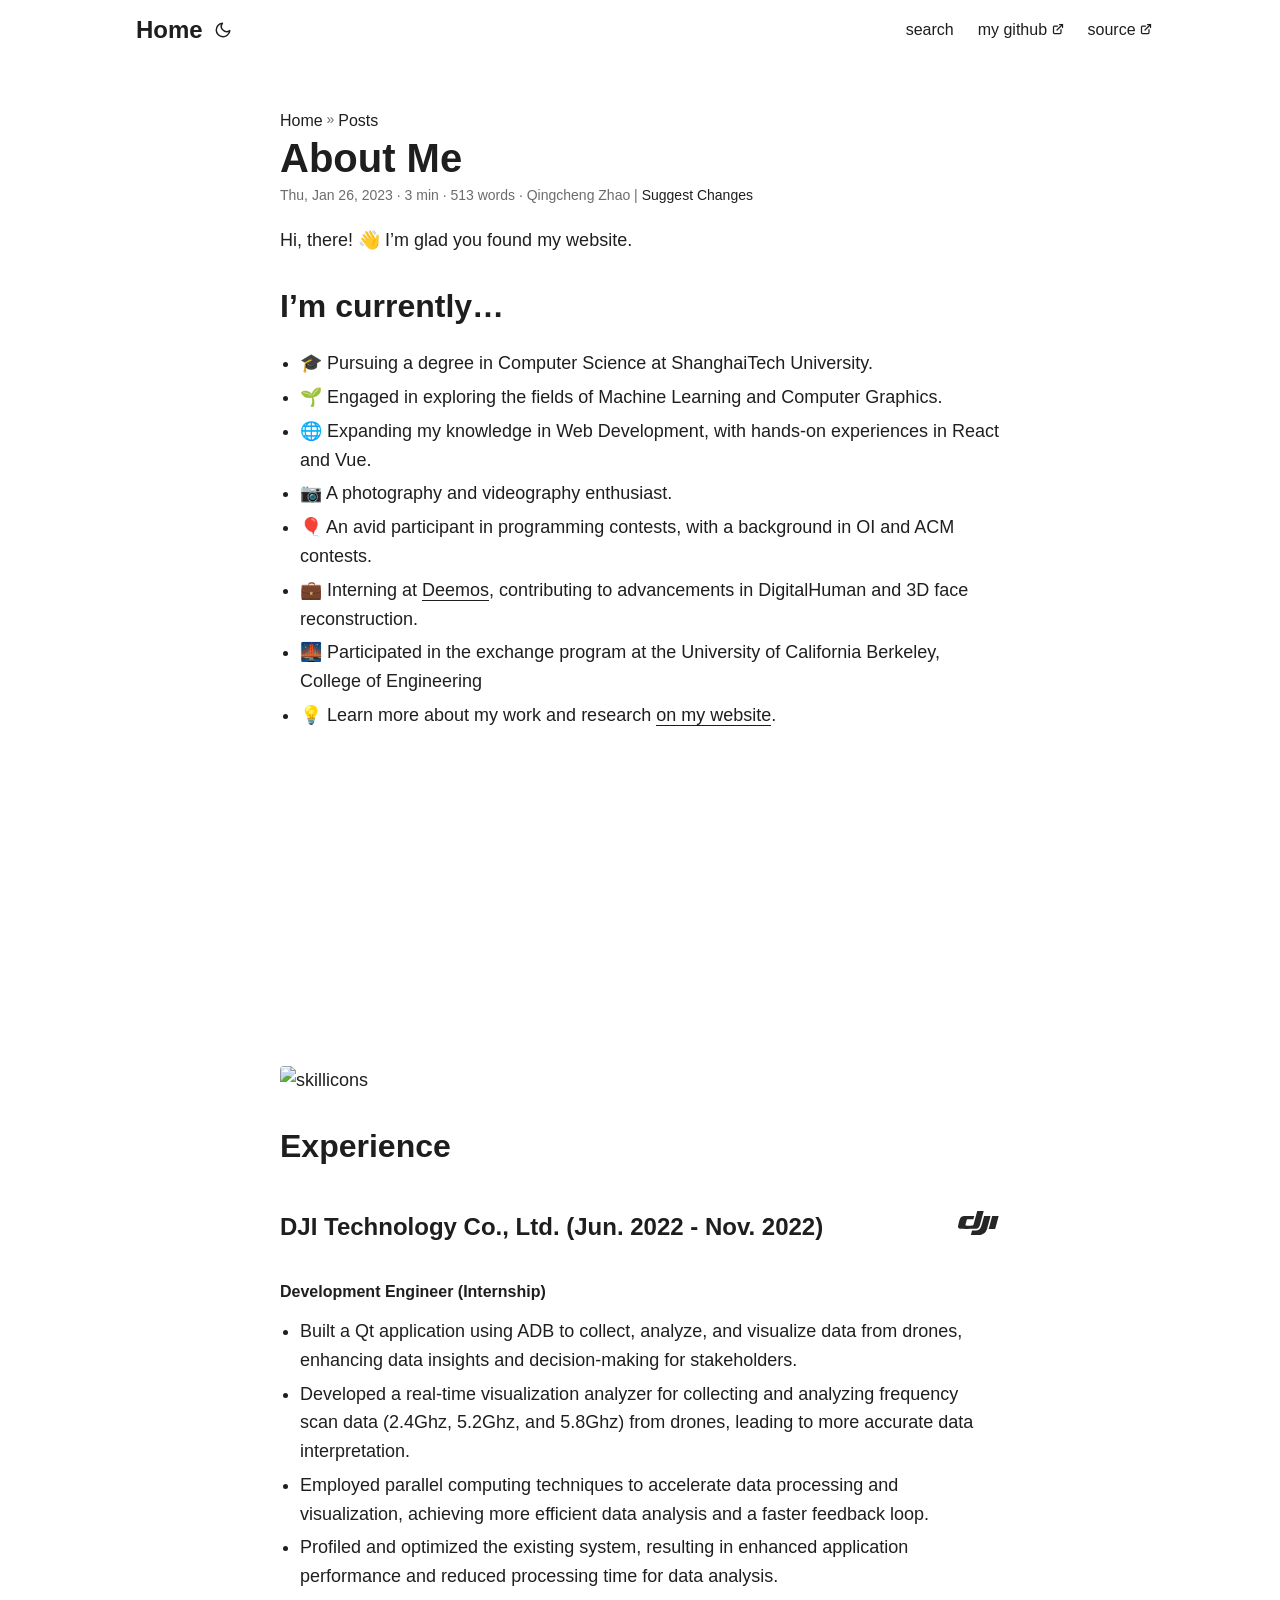
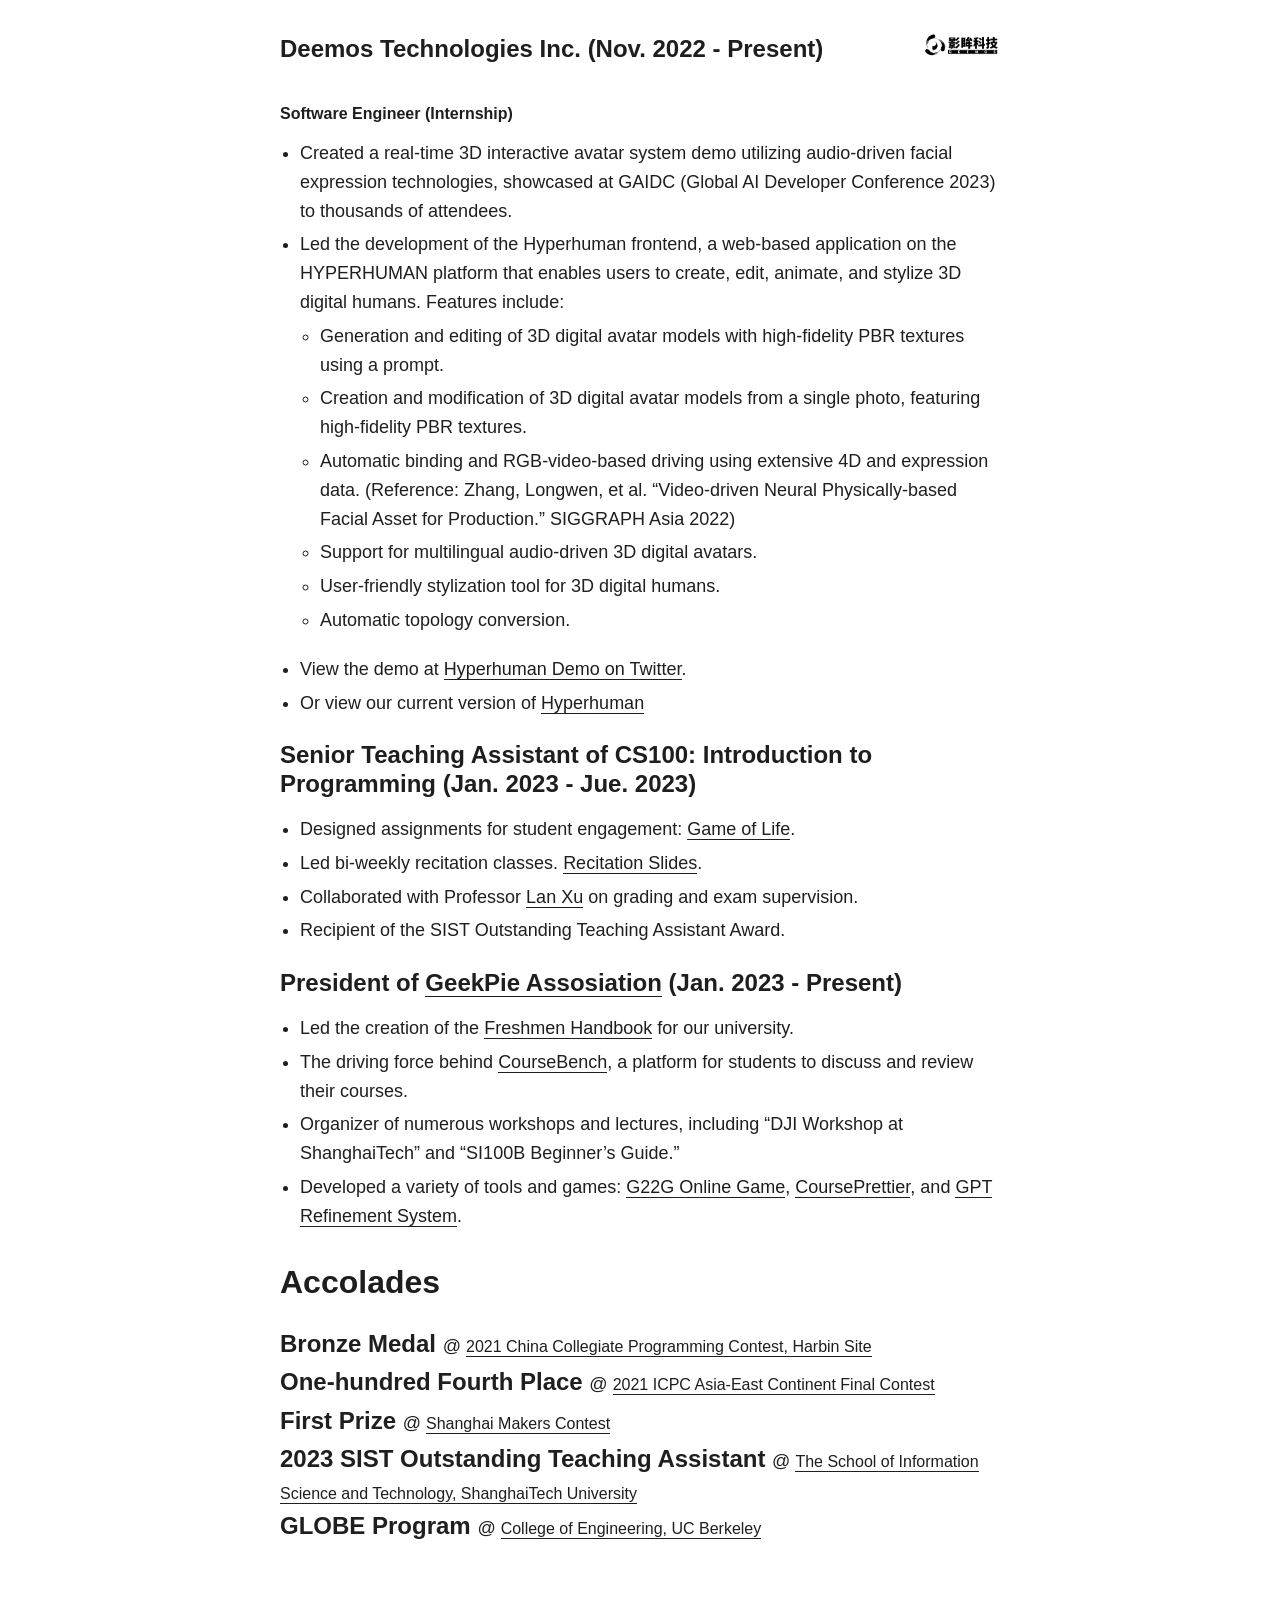
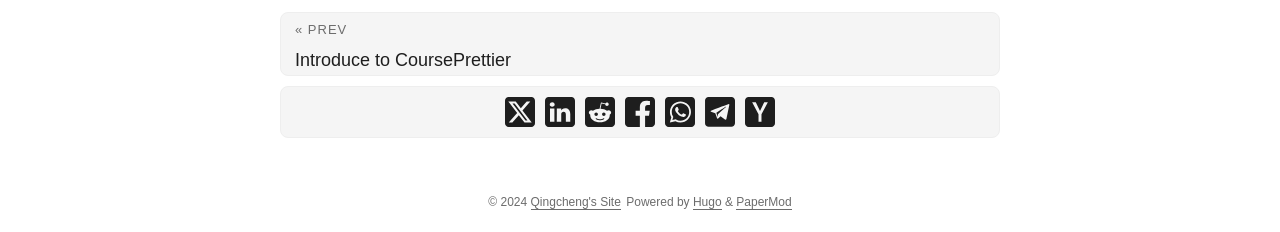
==== commit 9595683b: "chores: upload comparison files Clarivy/hugo-homepage@2a01e95e747f3818434cb53a984dfb2f604f9d80" ====
--- a/about/index.html
+++ b/about/index.html
@@ -8,7 +8,7 @@
 </span><span>@ </span><a href=/posts/about/images/ECFinal.jpg><span style=font-size:16px;font-weight:400>2021 ICPC Asia-East Continent Final Contest</span></a></div><div><span style=font-size:24px;font-weight:700>First Prize
 </span><span>@ </span><a href=/posts/about/images/ShanghaiMaker.jpg><span style=font-size:16px;font-weight:400>Shanghai Makers Contest</span></a></div><div><span style=font-size:24px;font-weight:700>2023 SIST Outstanding Teaching Assistant
 </span><span>@ </span><a href=/posts/about/images/ta.jpg><span style=font-size:16px;font-weight:400>The School of Information Science and Technology, ShanghaiTech University</span></a></div><div><span style=font-size:24px;font-weight:700>GLOBE Program
-</span><span>@ </span><a href=/posts/about/images/ucb.jpg><span style=font-size:16px;font-weight:400>College of Engineering, UC Berkeley</span></a></div></div><footer class=post-footer><ul class=post-tags></ul><nav class=paginav><a class=prev href=https://clarivy.github.io/posts/courseprettier/courseprettier/><span class=title>« Prev</span><br><span>Introduce to CoursePrettier</span></a></nav><ul class=share-buttons><li><a target=_blank rel="noopener noreferrer" aria-label="share About Me on x" href="https://x.com/intent/tweet/?text=About%20Me&amp;url=https%3a%2f%2fclarivy.github.io%2fabout%2f&amp;hashtags="><svg viewBox="0 0 512 512" height="30" width="30" fill="currentcolor"><path d="M512 62.554V449.446C512 483.97 483.97 512 449.446 512H62.554C28.03 512 0 483.97.0 449.446V62.554C0 28.03 28.029.0 62.554.0H449.446C483.971.0 512 28.03 512 62.554zM269.951 190.75 182.567 75.216H56L207.216 272.95 63.9 436.783h61.366L235.9 310.383l96.667 126.4H456L298.367 228.367l134-153.151H371.033zM127.633 110h36.468l219.38 290.065H349.5z"/></svg></a></li><li><a target=_blank rel="noopener noreferrer" aria-label="share About Me on linkedin" href="https://www.linkedin.com/shareArticle?mini=true&amp;url=https%3a%2f%2fclarivy.github.io%2fabout%2f&amp;title=About%20Me&amp;summary=About%20Me&amp;source=https%3a%2f%2fclarivy.github.io%2fabout%2f"><svg viewBox="0 0 512 512" height="30" width="30" fill="currentcolor"><path d="M449.446.0C483.971.0 512 28.03 512 62.554v386.892C512 483.97 483.97 512 449.446 512H62.554c-34.524.0-62.554-28.03-62.554-62.554V62.554c0-34.524 28.029-62.554 62.554-62.554h386.892zM160.461 423.278V197.561h-75.04v225.717h75.04zm270.539.0V293.839c0-69.333-37.018-101.586-86.381-101.586-39.804.0-57.634 21.891-67.617 37.266v-31.958h-75.021c.995 21.181.0 225.717.0 225.717h75.02V297.222c0-6.748.486-13.492 2.474-18.315 5.414-13.475 17.767-27.434 38.494-27.434 27.135.0 38.007 20.707 38.007 51.037v120.768H431zM123.448 88.722C97.774 88.722 81 105.601 81 127.724c0 21.658 16.264 39.002 41.455 39.002h.484c26.165.0 42.452-17.344 42.452-39.002-.485-22.092-16.241-38.954-41.943-39.002z"/></svg></a></li><li><a target=_blank rel="noopener noreferrer" aria-label="share About Me on reddit" href="https://reddit.com/submit?url=https%3a%2f%2fclarivy.github.io%2fabout%2f&title=About%20Me"><svg viewBox="0 0 512 512" height="30" width="30" fill="currentcolor"><path d="M449.446.0C483.971.0 512 28.03 512 62.554v386.892C512 483.97 483.97 512 449.446 512H62.554c-34.524.0-62.554-28.03-62.554-62.554V62.554c0-34.524 28.029-62.554 62.554-62.554h386.892zM446 265.638c0-22.964-18.616-41.58-41.58-41.58-11.211.0-21.361 4.457-28.841 11.666-28.424-20.508-67.586-33.757-111.204-35.278l18.941-89.121 61.884 13.157c.756 15.734 13.642 28.29 29.56 28.29 16.407.0 29.706-13.299 29.706-29.701.0-16.403-13.299-29.702-29.706-29.702-11.666.0-21.657 6.792-26.515 16.578l-69.105-14.69c-1.922-.418-3.939-.042-5.585 1.036-1.658 1.073-2.811 2.761-3.224 4.686l-21.152 99.438c-44.258 1.228-84.046 14.494-112.837 35.232-7.468-7.164-17.589-11.591-28.757-11.591-22.965.0-41.585 18.616-41.585 41.58.0 16.896 10.095 31.41 24.568 37.918-.639 4.135-.99 8.328-.99 12.576.0 63.977 74.469 115.836 166.33 115.836s166.334-51.859 166.334-115.836c0-4.218-.347-8.387-.977-12.493 14.564-6.47 24.735-21.034 24.735-38.001zM326.526 373.831c-20.27 20.241-59.115 21.816-70.534 21.816-11.428.0-50.277-1.575-70.522-21.82-3.007-3.008-3.007-7.882.0-10.889 3.003-2.999 7.882-3.003 10.885.0 12.777 12.781 40.11 17.317 59.637 17.317 19.522.0 46.86-4.536 59.657-17.321 3.016-2.999 7.886-2.995 10.885.008 3.008 3.011 3.003 7.882-.008 10.889zm-5.23-48.781c-16.373.0-29.701-13.324-29.701-29.698.0-16.381 13.328-29.714 29.701-29.714 16.378.0 29.706 13.333 29.706 29.714.0 16.374-13.328 29.698-29.706 29.698zM160.91 295.348c0-16.381 13.328-29.71 29.714-29.71 16.369.0 29.689 13.329 29.689 29.71.0 16.373-13.32 29.693-29.689 29.693-16.386.0-29.714-13.32-29.714-29.693z"/></svg></a></li><li><a target=_blank rel="noopener noreferrer" aria-label="share About Me on facebook" href="https://facebook.com/sharer/sharer.php?u=https%3a%2f%2fclarivy.github.io%2fabout%2f"><svg viewBox="0 0 512 512" height="30" width="30" fill="currentcolor"><path d="M449.446.0C483.971.0 512 28.03 512 62.554v386.892C512 483.97 483.97 512 449.446 512H342.978V319.085h66.6l12.672-82.621h-79.272v-53.617c0-22.603 11.073-44.636 46.58-44.636H425.6v-70.34s-32.71-5.582-63.982-5.582c-65.288.0-107.96 39.569-107.96 111.204v62.971h-72.573v82.621h72.573V512h-191.104c-34.524.0-62.554-28.03-62.554-62.554V62.554c0-34.524 28.029-62.554 62.554-62.554h386.892z"/></svg></a></li><li><a target=_blank rel="noopener noreferrer" aria-label="share About Me on whatsapp" href="https://api.whatsapp.com/send?text=About%20Me%20-%20https%3a%2f%2fclarivy.github.io%2fabout%2f"><svg viewBox="0 0 512 512" height="30" width="30" fill="currentcolor"><path d="M449.446.0C483.971.0 512 28.03 512 62.554v386.892C512 483.97 483.97 512 449.446 512H62.554c-34.524.0-62.554-28.03-62.554-62.554V62.554c0-34.524 28.029-62.554 62.554-62.554h386.892zm-58.673 127.703c-33.842-33.881-78.847-52.548-126.798-52.568-98.799.0-179.21 80.405-179.249 179.234-.013 31.593 8.241 62.428 23.927 89.612l-25.429 92.884 95.021-24.925c26.181 14.28 55.659 21.807 85.658 21.816h.074c98.789.0 179.206-80.413 179.247-179.243.018-47.895-18.61-92.93-52.451-126.81zM263.976 403.485h-.06c-26.734-.01-52.954-7.193-75.828-20.767l-5.441-3.229-56.386 14.792 15.05-54.977-3.542-5.637c-14.913-23.72-22.791-51.136-22.779-79.287.033-82.142 66.867-148.971 149.046-148.971 39.793.014 77.199 15.531 105.329 43.692 28.128 28.16 43.609 65.592 43.594 105.4-.034 82.149-66.866 148.983-148.983 148.984zm81.721-111.581c-4.479-2.242-26.499-13.075-30.604-14.571-4.105-1.495-7.091-2.241-10.077 2.241-2.986 4.483-11.569 14.572-14.182 17.562-2.612 2.988-5.225 3.364-9.703 1.12-4.479-2.241-18.91-6.97-36.017-22.23C231.8 264.15 222.81 249.484 220.198 245s-.279-6.908 1.963-9.14c2.016-2.007 4.48-5.232 6.719-7.847 2.24-2.615 2.986-4.484 4.479-7.472 1.493-2.99.747-5.604-.374-7.846-1.119-2.241-10.077-24.288-13.809-33.256-3.635-8.733-7.327-7.55-10.077-7.688-2.609-.13-5.598-.158-8.583-.158-2.986.0-7.839 1.121-11.944 5.604-4.105 4.484-15.675 15.32-15.675 37.364.0 22.046 16.048 43.342 18.287 46.332 2.24 2.99 31.582 48.227 76.511 67.627 10.685 4.615 19.028 7.371 25.533 9.434 10.728 3.41 20.492 2.929 28.209 1.775 8.605-1.285 26.499-10.833 30.231-21.295 3.732-10.464 3.732-19.431 2.612-21.298-1.119-1.869-4.105-2.99-8.583-5.232z"/></svg></a></li><li><a target=_blank rel="noopener noreferrer" aria-label="share About Me on telegram" href="https://telegram.me/share/url?text=About%20Me&amp;url=https%3a%2f%2fclarivy.github.io%2fabout%2f"><svg viewBox="2 2 28 28" height="30" width="30" fill="currentcolor"><path d="M26.49 29.86H5.5a3.37 3.37.0 01-2.47-1 3.35 3.35.0 01-1-2.47V5.48A3.36 3.36.0 013 3 3.37 3.37.0 015.5 2h21A3.38 3.38.0 0129 3a3.36 3.36.0 011 2.46V26.37a3.35 3.35.0 01-1 2.47 3.38 3.38.0 01-2.51 1.02zm-5.38-6.71a.79.79.0 00.85-.66L24.73 9.24a.55.55.0 00-.18-.46.62.62.0 00-.41-.17q-.08.0-16.53 6.11a.59.59.0 00-.41.59.57.57.0 00.43.52l4 1.24 1.61 4.83a.62.62.0 00.63.43.56.56.0 00.4-.17L16.54 20l4.09 3A.9.9.0 0021.11 23.15zM13.8 20.71l-1.21-4q8.72-5.55 8.78-5.55c.15.0.23.0.23.16a.18.18.0 010 .06s-2.51 2.3-7.52 6.8z"/></svg></a></li><li><a target=_blank rel="noopener noreferrer" aria-label="share About Me on ycombinator" href="https://news.ycombinator.com/submitlink?t=About%20Me&u=https%3a%2f%2fclarivy.github.io%2fabout%2f"><svg width="30" height="30" viewBox="0 0 512 512" fill="currentcolor" xmlns:inkscape="http://www.inkscape.org/namespaces/inkscape"><path d="M449.446.0C483.971.0 512 28.03 512 62.554V449.446C512 483.97 483.97 512 449.446 512H62.554C28.03 512 0 483.97.0 449.446V62.554C0 28.03 28.029.0 62.554.0H449.446zM183.8767 87.9921h-62.034L230.6673 292.4508V424.0079h50.6655V292.4508L390.1575 87.9921H328.1233L256 238.2489z"/></svg></a></li></ul></footer></article></main><footer class=footer><span>&copy; 2023 <a href=https://clarivy.github.io/>Qingcheng's Site</a></span>
+</span><span>@ </span><a href=/posts/about/images/ucb.jpg><span style=font-size:16px;font-weight:400>College of Engineering, UC Berkeley</span></a></div></div><footer class=post-footer><ul class=post-tags></ul><nav class=paginav><a class=prev href=https://clarivy.github.io/posts/courseprettier/courseprettier/><span class=title>« Prev</span><br><span>Introduce to CoursePrettier</span></a></nav><ul class=share-buttons><li><a target=_blank rel="noopener noreferrer" aria-label="share About Me on x" href="https://x.com/intent/tweet/?text=About%20Me&amp;url=https%3a%2f%2fclarivy.github.io%2fabout%2f&amp;hashtags="><svg viewBox="0 0 512 512" height="30" width="30" fill="currentcolor"><path d="M512 62.554V449.446C512 483.97 483.97 512 449.446 512H62.554C28.03 512 0 483.97.0 449.446V62.554C0 28.03 28.029.0 62.554.0H449.446C483.971.0 512 28.03 512 62.554zM269.951 190.75 182.567 75.216H56L207.216 272.95 63.9 436.783h61.366L235.9 310.383l96.667 126.4H456L298.367 228.367l134-153.151H371.033zM127.633 110h36.468l219.38 290.065H349.5z"/></svg></a></li><li><a target=_blank rel="noopener noreferrer" aria-label="share About Me on linkedin" href="https://www.linkedin.com/shareArticle?mini=true&amp;url=https%3a%2f%2fclarivy.github.io%2fabout%2f&amp;title=About%20Me&amp;summary=About%20Me&amp;source=https%3a%2f%2fclarivy.github.io%2fabout%2f"><svg viewBox="0 0 512 512" height="30" width="30" fill="currentcolor"><path d="M449.446.0C483.971.0 512 28.03 512 62.554v386.892C512 483.97 483.97 512 449.446 512H62.554c-34.524.0-62.554-28.03-62.554-62.554V62.554c0-34.524 28.029-62.554 62.554-62.554h386.892zM160.461 423.278V197.561h-75.04v225.717h75.04zm270.539.0V293.839c0-69.333-37.018-101.586-86.381-101.586-39.804.0-57.634 21.891-67.617 37.266v-31.958h-75.021c.995 21.181.0 225.717.0 225.717h75.02V297.222c0-6.748.486-13.492 2.474-18.315 5.414-13.475 17.767-27.434 38.494-27.434 27.135.0 38.007 20.707 38.007 51.037v120.768H431zM123.448 88.722C97.774 88.722 81 105.601 81 127.724c0 21.658 16.264 39.002 41.455 39.002h.484c26.165.0 42.452-17.344 42.452-39.002-.485-22.092-16.241-38.954-41.943-39.002z"/></svg></a></li><li><a target=_blank rel="noopener noreferrer" aria-label="share About Me on reddit" href="https://reddit.com/submit?url=https%3a%2f%2fclarivy.github.io%2fabout%2f&title=About%20Me"><svg viewBox="0 0 512 512" height="30" width="30" fill="currentcolor"><path d="M449.446.0C483.971.0 512 28.03 512 62.554v386.892C512 483.97 483.97 512 449.446 512H62.554c-34.524.0-62.554-28.03-62.554-62.554V62.554c0-34.524 28.029-62.554 62.554-62.554h386.892zM446 265.638c0-22.964-18.616-41.58-41.58-41.58-11.211.0-21.361 4.457-28.841 11.666-28.424-20.508-67.586-33.757-111.204-35.278l18.941-89.121 61.884 13.157c.756 15.734 13.642 28.29 29.56 28.29 16.407.0 29.706-13.299 29.706-29.701.0-16.403-13.299-29.702-29.706-29.702-11.666.0-21.657 6.792-26.515 16.578l-69.105-14.69c-1.922-.418-3.939-.042-5.585 1.036-1.658 1.073-2.811 2.761-3.224 4.686l-21.152 99.438c-44.258 1.228-84.046 14.494-112.837 35.232-7.468-7.164-17.589-11.591-28.757-11.591-22.965.0-41.585 18.616-41.585 41.58.0 16.896 10.095 31.41 24.568 37.918-.639 4.135-.99 8.328-.99 12.576.0 63.977 74.469 115.836 166.33 115.836s166.334-51.859 166.334-115.836c0-4.218-.347-8.387-.977-12.493 14.564-6.47 24.735-21.034 24.735-38.001zM326.526 373.831c-20.27 20.241-59.115 21.816-70.534 21.816-11.428.0-50.277-1.575-70.522-21.82-3.007-3.008-3.007-7.882.0-10.889 3.003-2.999 7.882-3.003 10.885.0 12.777 12.781 40.11 17.317 59.637 17.317 19.522.0 46.86-4.536 59.657-17.321 3.016-2.999 7.886-2.995 10.885.008 3.008 3.011 3.003 7.882-.008 10.889zm-5.23-48.781c-16.373.0-29.701-13.324-29.701-29.698.0-16.381 13.328-29.714 29.701-29.714 16.378.0 29.706 13.333 29.706 29.714.0 16.374-13.328 29.698-29.706 29.698zM160.91 295.348c0-16.381 13.328-29.71 29.714-29.71 16.369.0 29.689 13.329 29.689 29.71.0 16.373-13.32 29.693-29.689 29.693-16.386.0-29.714-13.32-29.714-29.693z"/></svg></a></li><li><a target=_blank rel="noopener noreferrer" aria-label="share About Me on facebook" href="https://facebook.com/sharer/sharer.php?u=https%3a%2f%2fclarivy.github.io%2fabout%2f"><svg viewBox="0 0 512 512" height="30" width="30" fill="currentcolor"><path d="M449.446.0C483.971.0 512 28.03 512 62.554v386.892C512 483.97 483.97 512 449.446 512H342.978V319.085h66.6l12.672-82.621h-79.272v-53.617c0-22.603 11.073-44.636 46.58-44.636H425.6v-70.34s-32.71-5.582-63.982-5.582c-65.288.0-107.96 39.569-107.96 111.204v62.971h-72.573v82.621h72.573V512h-191.104c-34.524.0-62.554-28.03-62.554-62.554V62.554c0-34.524 28.029-62.554 62.554-62.554h386.892z"/></svg></a></li><li><a target=_blank rel="noopener noreferrer" aria-label="share About Me on whatsapp" href="https://api.whatsapp.com/send?text=About%20Me%20-%20https%3a%2f%2fclarivy.github.io%2fabout%2f"><svg viewBox="0 0 512 512" height="30" width="30" fill="currentcolor"><path d="M449.446.0C483.971.0 512 28.03 512 62.554v386.892C512 483.97 483.97 512 449.446 512H62.554c-34.524.0-62.554-28.03-62.554-62.554V62.554c0-34.524 28.029-62.554 62.554-62.554h386.892zm-58.673 127.703c-33.842-33.881-78.847-52.548-126.798-52.568-98.799.0-179.21 80.405-179.249 179.234-.013 31.593 8.241 62.428 23.927 89.612l-25.429 92.884 95.021-24.925c26.181 14.28 55.659 21.807 85.658 21.816h.074c98.789.0 179.206-80.413 179.247-179.243.018-47.895-18.61-92.93-52.451-126.81zM263.976 403.485h-.06c-26.734-.01-52.954-7.193-75.828-20.767l-5.441-3.229-56.386 14.792 15.05-54.977-3.542-5.637c-14.913-23.72-22.791-51.136-22.779-79.287.033-82.142 66.867-148.971 149.046-148.971 39.793.014 77.199 15.531 105.329 43.692 28.128 28.16 43.609 65.592 43.594 105.4-.034 82.149-66.866 148.983-148.983 148.984zm81.721-111.581c-4.479-2.242-26.499-13.075-30.604-14.571-4.105-1.495-7.091-2.241-10.077 2.241-2.986 4.483-11.569 14.572-14.182 17.562-2.612 2.988-5.225 3.364-9.703 1.12-4.479-2.241-18.91-6.97-36.017-22.23C231.8 264.15 222.81 249.484 220.198 245s-.279-6.908 1.963-9.14c2.016-2.007 4.48-5.232 6.719-7.847 2.24-2.615 2.986-4.484 4.479-7.472 1.493-2.99.747-5.604-.374-7.846-1.119-2.241-10.077-24.288-13.809-33.256-3.635-8.733-7.327-7.55-10.077-7.688-2.609-.13-5.598-.158-8.583-.158-2.986.0-7.839 1.121-11.944 5.604-4.105 4.484-15.675 15.32-15.675 37.364.0 22.046 16.048 43.342 18.287 46.332 2.24 2.99 31.582 48.227 76.511 67.627 10.685 4.615 19.028 7.371 25.533 9.434 10.728 3.41 20.492 2.929 28.209 1.775 8.605-1.285 26.499-10.833 30.231-21.295 3.732-10.464 3.732-19.431 2.612-21.298-1.119-1.869-4.105-2.99-8.583-5.232z"/></svg></a></li><li><a target=_blank rel="noopener noreferrer" aria-label="share About Me on telegram" href="https://telegram.me/share/url?text=About%20Me&amp;url=https%3a%2f%2fclarivy.github.io%2fabout%2f"><svg viewBox="2 2 28 28" height="30" width="30" fill="currentcolor"><path d="M26.49 29.86H5.5a3.37 3.37.0 01-2.47-1 3.35 3.35.0 01-1-2.47V5.48A3.36 3.36.0 013 3 3.37 3.37.0 015.5 2h21A3.38 3.38.0 0129 3a3.36 3.36.0 011 2.46V26.37a3.35 3.35.0 01-1 2.47 3.38 3.38.0 01-2.51 1.02zm-5.38-6.71a.79.79.0 00.85-.66L24.73 9.24a.55.55.0 00-.18-.46.62.62.0 00-.41-.17q-.08.0-16.53 6.11a.59.59.0 00-.41.59.57.57.0 00.43.52l4 1.24 1.61 4.83a.62.62.0 00.63.43.56.56.0 00.4-.17L16.54 20l4.09 3A.9.9.0 0021.11 23.15zM13.8 20.71l-1.21-4q8.72-5.55 8.78-5.55c.15.0.23.0.23.16a.18.18.0 010 .06s-2.51 2.3-7.52 6.8z"/></svg></a></li><li><a target=_blank rel="noopener noreferrer" aria-label="share About Me on ycombinator" href="https://news.ycombinator.com/submitlink?t=About%20Me&u=https%3a%2f%2fclarivy.github.io%2fabout%2f"><svg width="30" height="30" viewBox="0 0 512 512" fill="currentcolor" xmlns:inkscape="http://www.inkscape.org/namespaces/inkscape"><path d="M449.446.0C483.971.0 512 28.03 512 62.554V449.446C512 483.97 483.97 512 449.446 512H62.554C28.03 512 0 483.97.0 449.446V62.554C0 28.03 28.029.0 62.554.0H449.446zM183.8767 87.9921h-62.034L230.6673 292.4508V424.0079h50.6655V292.4508L390.1575 87.9921H328.1233L256 238.2489z"/></svg></a></li></ul></footer></article></main><footer class=footer><span>&copy; 2024 <a href=https://clarivy.github.io/>Qingcheng's Site</a></span>
 <span>Powered by
 <a href=https://gohugo.io/ rel="noopener noreferrer" target=_blank>Hugo</a> &
         <a href=https://github.com/adityatelange/hugo-PaperMod/ rel=noopener target=_blank>PaperMod</a></span></footer><a href=#top aria-label="go to top" title="Go to Top (Alt + G)" class=top-link id=top-link accesskey=g><svg xmlns="http://www.w3.org/2000/svg" viewBox="0 0 12 6" fill="currentcolor"><path d="M12 6H0l6-6z"/></svg></a><script>let menu=document.getElementById("menu");menu&&(menu.scrollLeft=localStorage.getItem("menu-scroll-position"),menu.onscroll=function(){localStorage.setItem("menu-scroll-position",menu.scrollLeft)}),document.querySelectorAll('a[href^="#"]').forEach(e=>{e.addEventListener("click",function(e){e.preventDefault();var t=this.getAttribute("href").substr(1);window.matchMedia("(prefers-reduced-motion: reduce)").matches?document.querySelector(`[id='${decodeURIComponent(t)}']`).scrollIntoView():document.querySelector(`[id='${decodeURIComponent(t)}']`).scrollIntoView({behavior:"smooth"}),t==="top"?history.replaceState(null,null," "):history.pushState(null,null,`#${t}`)})})</script><script>var mybutton=document.getElementById("top-link");window.onscroll=function(){document.body.scrollTop>800||document.documentElement.scrollTop>800?(mybutton.style.visibility="visible",mybutton.style.opacity="1"):(mybutton.style.visibility="hidden",mybutton.style.opacity="0")}</script><script>document.getElementById("theme-toggle").addEventListener("click",()=>{document.body.className.includes("dark")?(document.body.classList.remove("dark"),localStorage.setItem("pref-theme","light")):(document.body.classList.add("dark"),localStorage.setItem("pref-theme","dark"))})</script></body></html>
